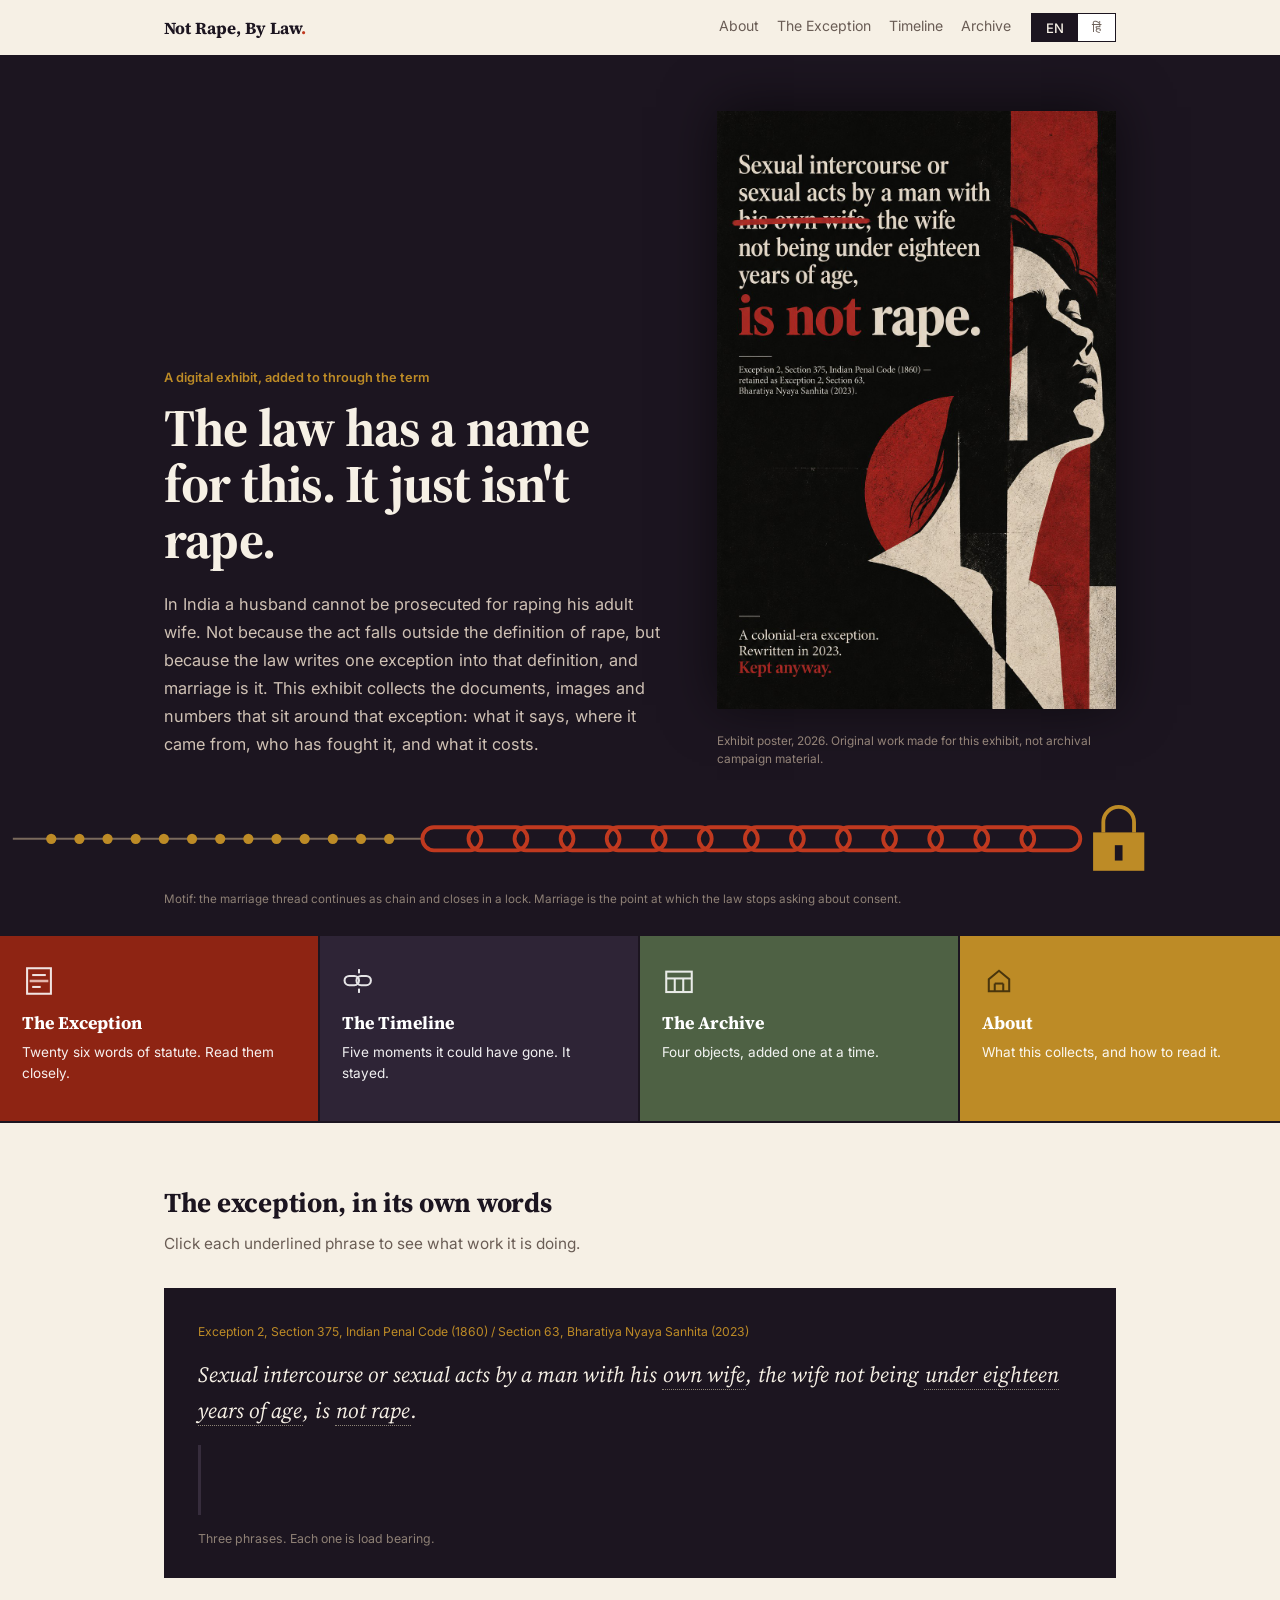
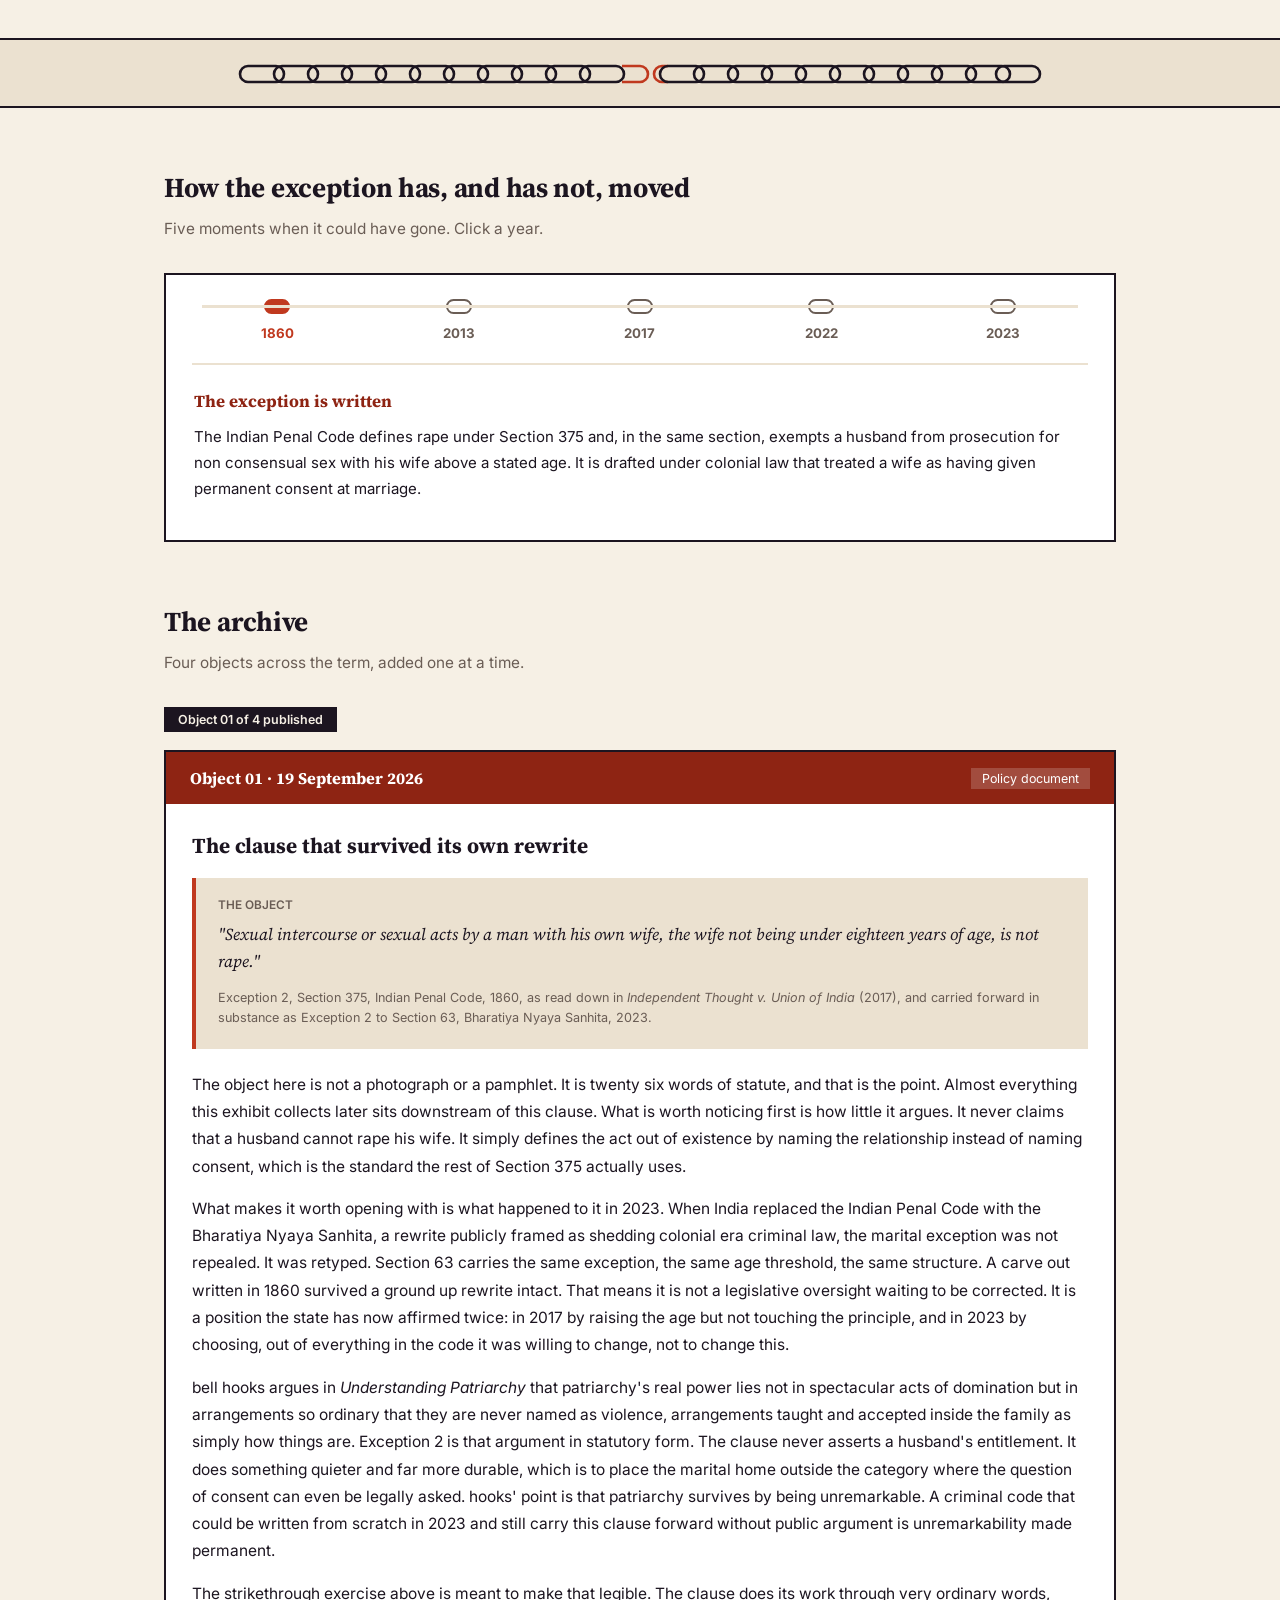
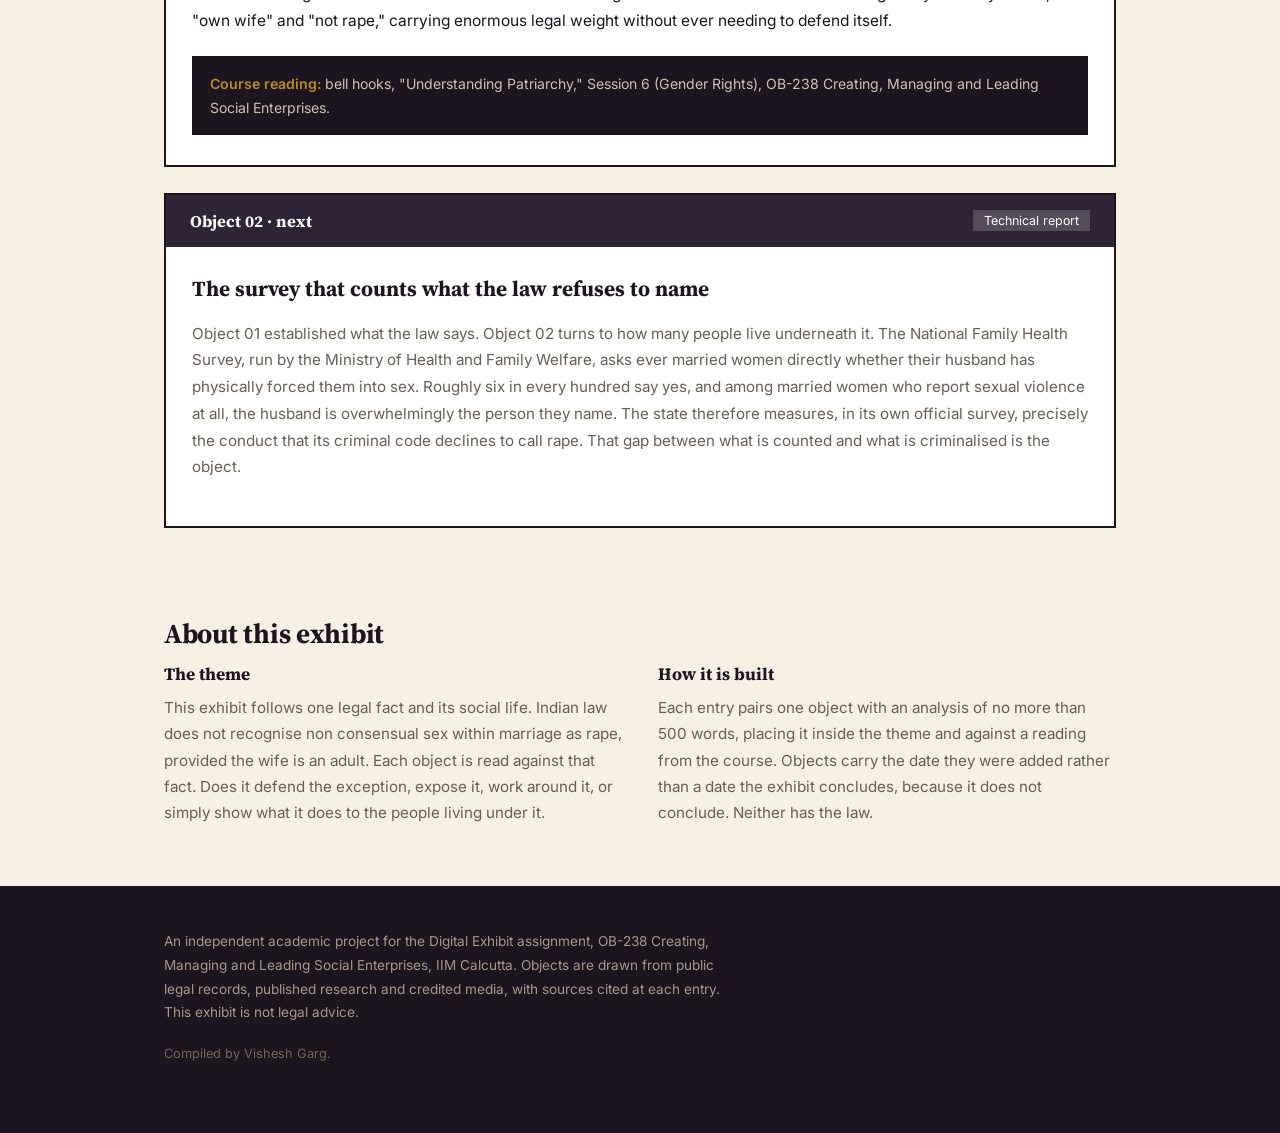
==== index.html @ ca7d7d8b "Add files via upload" ====
<!DOCTYPE html>
<html lang="en">
<head>
<meta charset="UTF-8">
<meta name="viewport" content="width=device-width, initial-scale=1, viewport-fit=cover">
<title>Not Rape, By Law. A Digital Exhibit</title>
<link rel="preconnect" href="https://fonts.googleapis.com">
<link rel="preconnect" href="https://fonts.gstatic.com" crossorigin>
<link href="https://fonts.googleapis.com/css2?family=Source+Serif+4:ital,opsz,wght@0,8..60,400;0,8..60,600;0,8..60,700;1,8..60,400&family=Inter:wght@400;500;600;700&family=Tiro+Devanagari+Hindi:ital@0;1&display=swap" rel="stylesheet">
<style>
  :root{
    --night:#1C1520;
    --ivory:#F6F0E5;
    --ivory2:#EBE1D0;
    --haldi:#BD8B26;
    --mehendi:#4E6144;
    --sindoor:#C0391F;
    --sindoor-dp:#8E2413;
    --ash:#6A5D55;
    --hair:#D7C9B4;
    --serif:'Source Serif 4',Georgia,serif;
    --sans:'Inter',-apple-system,'Segoe UI',sans-serif;
    --deva:'Tiro Devanagari Hindi','Noto Sans Devanagari',serif;
    box-sizing:border-box;
    padding-top:env(safe-area-inset-top,0px);
    padding-bottom:env(safe-area-inset-bottom,0px);
  }
  *{box-sizing:inherit}
  html{scroll-behavior:smooth;scroll-padding-top:calc(76px + env(safe-area-inset-top,0px))}
  body{margin:0;background:var(--ivory);color:var(--night);font-family:var(--sans)}
  ::selection{background:var(--sindoor);color:#fff}
  img,svg{max-width:100%;display:block}
  .wrap{max-width:1000px;margin:0 auto;padding:0 24px}

  [data-lang]{display:none}
  body.lang-en [data-lang="en"]{display:block}
  body.lang-hi [data-lang="hi"]{display:block}
  span[data-lang],em[data-lang]{display:none}
  body.lang-en span[data-lang="en"],body.lang-en em[data-lang="en"]{display:inline}
  body.lang-hi span[data-lang="hi"],body.lang-hi em[data-lang="hi"]{display:inline}
  body.lang-hi [data-lang="hi"]{font-family:var(--deva);line-height:1.8}

  header.nav{position:sticky;top:env(safe-area-inset-top,0px);z-index:60;background:rgba(246,240,229,.96);backdrop-filter:blur(8px);border-bottom:2px solid var(--night)}
  .nav-in{max-width:1000px;margin:0 auto;padding:13px 24px;display:flex;justify-content:space-between;align-items:center;gap:14px;flex-wrap:wrap}
  .brand{font-family:var(--serif);font-weight:700;font-size:1.06rem;text-decoration:none;color:var(--night)}
  .brand .dot{color:var(--sindoor)}
  .nav-right{display:flex;align-items:center;gap:20px;flex-wrap:wrap}
  .nav-links{display:flex;gap:18px;font-size:.88rem}
  .nav-links a{text-decoration:none;color:var(--ash);padding-bottom:2px;border-bottom:2px solid transparent;transition:.15s}
  .nav-links a:hover{color:var(--night);border-color:var(--sindoor)}
  .lang-toggle{display:flex;border:1.5px solid var(--night);overflow:hidden;background:#fff}
  .lang-toggle button{border:0;background:none;padding:5px 14px;font-size:.82rem;cursor:pointer;color:var(--ash);font-family:var(--sans);font-weight:500}
  .lang-toggle button.on{background:var(--night);color:var(--ivory)}
  .lang-toggle button:focus-visible{outline:2px solid var(--sindoor);outline-offset:2px}

  /* HERO */
  .hero{background:var(--night);color:var(--ivory);padding:54px 0 0;position:relative;overflow:hidden}
  .hero-grid{display:grid;grid-template-columns:1.12fr .88fr;gap:46px;align-items:end;position:relative}
  @media(max-width:780px){.hero-grid{grid-template-columns:1fr;gap:30px}}
  .kicker{font-size:.8rem;color:var(--haldi);font-weight:600;margin:0 0 15px}
  .hero h1{font-family:var(--serif);font-size:clamp(2rem,4.8vw,3.3rem);line-height:1.06;font-weight:700;margin:0 0 22px;letter-spacing:-.015em;max-width:16ch}
  body.lang-hi .hero h1{font-family:var(--deva);font-size:clamp(1.55rem,3.6vw,2.35rem);line-height:1.45}
  .hero .lede{font-size:1.02rem;line-height:1.72;color:#CFC1B4;max-width:52ch;margin:0 0 36px}
  .hero-poster img{width:100%;box-shadow:0 -4px 50px rgba(0,0,0,.55)}
  .poster-cap{font-size:.74rem;color:#948479;padding:11px 0 14px;line-height:1.55}

  /* CHAIN MOTIF BANDS */
  .chainband{background:var(--night);padding:0 0 10px;overflow:hidden}
  .chainband svg{width:100%;height:auto;display:block}
  .motif-cap{max-width:1000px;margin:0 auto;padding:6px 24px 16px;font-size:.73rem;color:#8E8075;line-height:1.55}
  .divider{background:var(--ivory2);border-top:2px solid var(--night);border-bottom:2px solid var(--night);padding:16px 0;margin:60px 0 0}
  .divider svg{width:100%;max-width:820px;margin:0 auto;height:auto}

  /* TILES */
  .tiles{display:grid;grid-template-columns:repeat(4,1fr);border-top:2px solid var(--night);border-bottom:2px solid var(--night)}
  @media(max-width:820px){.tiles{grid-template-columns:repeat(2,1fr)}}
  @media(max-width:460px){.tiles{grid-template-columns:1fr}}
  .tile{position:relative;padding:28px 22px 36px;text-decoration:none;color:#fff;display:block;transition:filter .2s;border-right:2px solid var(--night);overflow:hidden}
  .tile:last-child{border-right:0}
  @media(max-width:820px){.tile:nth-child(2n){border-right:0}.tile:nth-child(-n+2){border-bottom:2px solid var(--night)}}
  @media(max-width:460px){.tile{border-right:0;border-bottom:2px solid var(--night)}.tile:last-child{border-bottom:0}}
  .tile:hover{filter:brightness(1.13)}
  .tile:focus-visible{outline:3px solid var(--haldi);outline-offset:-3px}
  .t1{background:var(--sindoor-dp)} .t2{background:#2E2436} .t3{background:var(--mehendi)} .t4{background:var(--haldi)}
  .tile .ic{width:34px;height:34px;margin-bottom:14px;opacity:.88}
  .tile h3{font-family:var(--serif);font-size:1.12rem;font-weight:700;margin:0 0 8px;line-height:1.25}
  body.lang-hi .tile h3{font-family:var(--deva);font-size:1rem}
  .tile p{font-size:.85rem;line-height:1.55;margin:0;opacity:.93}

  /* SECTIONS */
  .sec{padding:60px 0 0}
  .sec-head h2{font-family:var(--serif);font-size:1.72rem;font-weight:700;margin:0 0 10px;letter-spacing:-.01em}
  body.lang-hi .sec-head h2{font-family:var(--deva);font-size:1.45rem}
  .sec-head .sub{color:var(--ash);max-width:60ch;line-height:1.65;margin:0 0 32px;font-size:.96rem}

  .two{display:grid;grid-template-columns:1fr 1fr;gap:36px}
  @media(max-width:680px){.two{grid-template-columns:1fr}}
  .two h3{font-family:var(--serif);font-size:1.08rem;font-weight:700;margin:0 0 9px}
  body.lang-hi .two h3{font-family:var(--deva)}
  .two p{color:var(--ash);line-height:1.72;font-size:.95rem;margin:0}

  /* STATUTE */
  .statute-box{background:var(--night);color:var(--ivory);padding:34px 32px 30px;position:relative;overflow:hidden;border:2px solid var(--night)}
  .si-label{font-size:.76rem;color:var(--haldi);margin:0 0 18px}
  .si-text{font-family:var(--serif);font-size:clamp(1.06rem,2.4vw,1.36rem);line-height:1.65;font-style:italic;margin:0}
  body.lang-hi .si-text{font-family:var(--deva);font-style:normal;line-height:1.9}
  .si-strike{cursor:pointer;border-bottom:1px dotted #8c8376;transition:color .25s;padding:0 1px}
  .si-strike:hover{color:#E7A38F}
  .si-strike.struck{color:#8c8376;text-decoration:line-through;text-decoration-color:var(--sindoor);text-decoration-thickness:3px}
  .si-note{margin:16px 0 0;font-size:.9rem;line-height:1.68;color:#D6C8BA;min-height:70px;border-left:3px solid var(--sindoor);padding-left:15px}
  .si-note:empty{border-left-color:#362C3C}
  body.lang-hi .si-note{font-family:var(--deva)}
  .si-hint{font-size:.77rem;color:#8E8075;margin:16px 0 0}

  /* TIMELINE */
  .lawbox{border:2px solid var(--night);background:#fff;padding:30px 26px 12px}
  .track{position:relative;height:3px;background:var(--ivory2);margin:0 10px}
  .pts{display:flex;justify-content:space-between;margin:0 0 22px}
  .pt{display:flex;flex-direction:column;align-items:center;width:19%;cursor:pointer;background:none;border:0;padding:0;font-family:var(--sans)}
  .pt .lnk{width:26px;height:15px;border:2.5px solid var(--ash);border-radius:8px;margin-top:-9px;margin-bottom:11px;transition:.18s;background:#fff}
  .pt:hover .lnk,.pt.on .lnk{border-color:var(--sindoor);background:var(--sindoor)}
  .pt .y{font-size:.83rem;font-weight:700;color:var(--ash);transition:.18s}
  .pt.on .y{color:var(--sindoor)}
  .pt:focus-visible{outline:2px solid var(--sindoor);outline-offset:3px}
  .lawdet{border-top:2px solid var(--ivory2);padding:22px 2px 26px;font-size:.94rem;line-height:1.72;min-height:132px}
  .lawdet strong{font-family:var(--serif);font-size:1.06rem;display:block;margin-bottom:8px;color:var(--sindoor-dp)}
  body.lang-hi .lawdet,body.lang-hi .lawdet strong{font-family:var(--deva)}
  @media(max-width:620px){.pts{flex-wrap:wrap;gap:18px 0}.pt{width:33%}.track{display:none}}

  /* ARCHIVE */
  .counter{display:inline-block;background:var(--night);color:var(--ivory);font-size:.78rem;font-weight:600;padding:5px 14px;margin-bottom:18px}
  .card{border:2px solid var(--night);background:#fff;margin-bottom:26px}
  .card-top{background:var(--sindoor-dp);color:#fff;padding:15px 24px;display:flex;justify-content:space-between;align-items:center;gap:12px;flex-wrap:wrap}
  .card-top.next{background:#2E2436}
  .card-no{font-family:var(--serif);font-size:1.02rem;font-weight:700}
  .card-kind{font-size:.78rem;background:rgba(255,255,255,.18);padding:3px 11px}
  .card-body{padding:28px 26px 30px}
  .card-body h3{font-family:var(--serif);font-size:1.34rem;font-weight:700;margin:0 0 18px;line-height:1.3}
  body.lang-hi .card-body h3{font-family:var(--deva);font-size:1.18rem}
  .obj{background:var(--ivory2);border-left:4px solid var(--sindoor);padding:20px 22px;margin-bottom:22px}
  .obj-label{font-size:.74rem;color:var(--ash);margin:0 0 10px;font-weight:600}
  .obj blockquote{margin:0;font-family:var(--serif);font-style:italic;font-size:1.04rem;line-height:1.6}
  body.lang-hi .obj blockquote{font-family:var(--deva);font-style:normal}
  .obj cite{display:block;font-style:normal;font-family:var(--sans);font-size:.79rem;color:var(--ash);margin-top:13px;line-height:1.6}
  .body p{line-height:1.76;font-size:.97rem;margin:0 0 15px}
  .body p:last-child{margin-bottom:0}
  .readtag{margin-top:22px;padding:16px 18px;background:var(--night);color:#CFC1B4;font-size:.88rem;line-height:1.65}
  .readtag strong{color:var(--haldi);font-weight:600}
  .nextnote{font-size:.95rem;line-height:1.76;color:var(--ash)}

  footer{background:var(--night);color:#A89789;padding:44px 0 56px;margin-top:60px}
  footer p{font-size:.85rem;line-height:1.75;max-width:64ch;margin:0 0 12px}
  footer .cr{font-size:.8rem;color:#746758;margin-top:18px}
  body.lang-hi footer p{font-family:var(--deva)}
</style>
</head>
<body class="lang-en">

<header class="nav">
  <div class="nav-in">
    <a class="brand" href="#top">Not Rape, By Law<span class="dot">.</span></a>
    <div class="nav-right">
      <nav class="nav-links">
        <a href="#about"><span data-lang="en">About</span><span data-lang="hi">परिचय</span></a>
        <a href="#statute"><span data-lang="en">The Exception</span><span data-lang="hi">अपवाद</span></a>
        <a href="#timeline"><span data-lang="en">Timeline</span><span data-lang="hi">कालक्रम</span></a>
        <a href="#archive"><span data-lang="en">Archive</span><span data-lang="hi">संग्रह</span></a>
      </nav>
      <div class="lang-toggle" role="group" aria-label="Language">
        <button id="btn-en" class="on" onclick="setLang('en')">EN</button>
        <button id="btn-hi" onclick="setLang('hi')">हिं</button>
      </div>
    </div>
  </div>
</header>

<main id="top">

<section class="hero">
  <div class="wrap">
    <div class="hero-grid">
      <div>
        <p class="kicker">
          <span data-lang="en">A digital exhibit, added to through the term</span>
          <span data-lang="hi">एक डिजिटल प्रदर्शनी, जो पूरे सत्र में बढ़ती रहेगी</span>
        </p>
        <h1 data-lang="en">The law has a name for this. It just isn't rape.</h1>
        <h1 data-lang="hi">कानून के पास इसका एक नाम है। बस वह नाम बलात्कार नहीं है।</h1>
        <p class="lede" data-lang="en">
          In India a husband cannot be prosecuted for raping his adult wife. Not because
          the act falls outside the definition of rape, but because the law writes one
          exception into that definition, and marriage is it. This exhibit collects the
          documents, images and numbers that sit around that exception: what it says,
          where it came from, who has fought it, and what it costs.
        </p>
        <p class="lede" data-lang="hi">
          भारत में किसी पति पर अपनी वयस्क पत्नी के बलात्कार का मुकदमा नहीं चलाया जा सकता। इसलिए
          नहीं कि वह कृत्य बलात्कार की परिभाषा से बाहर है, बल्कि इसलिए कि कानून उस परिभाषा में एक
          अपवाद लिख देता है, और वह अपवाद है विवाह। यह प्रदर्शनी उन दस्तावेज़ों, तस्वीरों और आँकड़ों
          को एकत्र करती है जो इस अपवाद के इर्द-गिर्द खड़े हैं: यह क्या कहता है, कहाँ से आया, किसने
          इससे लड़ाई लड़ी, और इसकी कीमत कौन चुकाता है।
        </p>
      </div>
      <div class="hero-poster">
        <img src="poster.jpg" alt="Poster showing the text of Exception 2 to Section 375, with the phrase 'his own wife' struck through and the words 'is not rape' set large.">
        <p class="poster-cap">
          <span data-lang="en">Exhibit poster, 2026. Original work made for this exhibit, not archival campaign material.</span>
          <span data-lang="hi">प्रदर्शनी पोस्टर, 2026। इस प्रदर्शनी के लिए बनाई गई मौलिक कृति, कोई पुरालेखीय अभियान सामग्री नहीं।</span>
        </p>
      </div>
    </div>
  </div>
</section>

<!-- MANGALSUTRA TO CHAIN MOTIF -->
<div class="chainband">
  <svg viewBox="0 0 1000 70" role="img" aria-label="A mangalsutra thread whose beads turn into chain links and end in a closed padlock.">
    <line x1="10" y1="35" x2="330" y2="35" stroke="#7A6A5C" stroke-width="1.5"/>
    <g fill="#BD8B26">
      <circle cx="40" cy="35" r="4"/><circle cx="62" cy="35" r="4"/><circle cx="84" cy="35" r="4"/>
      <circle cx="106" cy="35" r="4"/><circle cx="128" cy="35" r="4"/><circle cx="150" cy="35" r="4"/>
      <circle cx="172" cy="35" r="4"/><circle cx="194" cy="35" r="4"/><circle cx="216" cy="35" r="4"/>
      <circle cx="238" cy="35" r="4"/><circle cx="260" cy="35" r="4"/><circle cx="282" cy="35" r="4"/>
      <circle cx="304" cy="35" r="4"/>
    </g>
    <g fill="none" stroke="#C0391F" stroke-width="3">
      <rect x="330" y="26" width="46" height="18" rx="9"/>
      <rect x="366" y="26" width="46" height="18" rx="9"/>
      <rect x="402" y="26" width="46" height="18" rx="9"/>
      <rect x="438" y="26" width="46" height="18" rx="9"/>
      <rect x="474" y="26" width="46" height="18" rx="9"/>
      <rect x="510" y="26" width="46" height="18" rx="9"/>
      <rect x="546" y="26" width="46" height="18" rx="9"/>
      <rect x="582" y="26" width="46" height="18" rx="9"/>
      <rect x="618" y="26" width="46" height="18" rx="9"/>
      <rect x="654" y="26" width="46" height="18" rx="9"/>
      <rect x="690" y="26" width="46" height="18" rx="9"/>
      <rect x="726" y="26" width="46" height="18" rx="9"/>
      <rect x="762" y="26" width="46" height="18" rx="9"/>
      <rect x="798" y="26" width="46" height="18" rx="9"/>
    </g>
    <g stroke="#BD8B26" stroke-width="3" fill="none">
      <path d="M862 30 v-8 a12 12 0 0 1 24 0 v8"/>
    </g>
    <rect x="854" y="30" width="40" height="30" fill="#BD8B26"/>
    <rect x="871" y="40" width="6" height="12" fill="#1C1520"/>
  </svg>
  <p class="motif-cap">
    <span data-lang="en">Motif: the marriage thread continues as chain and closes in a lock. Marriage is the point at which the law stops asking about consent.</span>
    <span data-lang="hi">प्रतीक: विवाह का धागा आगे चलकर ज़ंजीर बनता है और एक ताले पर जाकर बंद हो जाता है। विवाह ही वह बिंदु है जहाँ कानून सहमति पूछना बंद कर देता है।</span>
  </p>
</div>

<nav class="tiles" aria-label="Sections">
  <a class="tile t1" href="#statute">
    <svg class="ic" viewBox="0 0 40 40" fill="none" stroke="#fff" stroke-width="2.4" aria-hidden="true">
      <rect x="6" y="5" width="28" height="30"/><line x1="12" y1="13" x2="28" y2="13"/>
      <line x1="12" y1="20" x2="28" y2="20"/><line x1="12" y1="27" x2="22" y2="27"/>
      <line x1="9" y1="20" x2="31" y2="20" stroke="#F0C9C0" stroke-width="3"/>
    </svg>
    <h3 data-lang="en">The Exception</h3>
    <h3 data-lang="hi">अपवाद</h3>
    <p data-lang="en">Twenty six words of statute. Read them closely.</p>
    <p data-lang="hi">कानून के छब्बीस शब्द। इन्हें ध्यान से पढ़िए।</p>
  </a>
  <a class="tile t2" href="#timeline">
    <svg class="ic" viewBox="0 0 40 40" fill="none" stroke="#fff" stroke-width="2.4" aria-hidden="true">
      <rect x="3" y="14" width="17" height="11" rx="5.5"/>
      <rect x="17" y="14" width="17" height="11" rx="5.5"/>
      <line x1="20" y1="6" x2="20" y2="11"/><line x1="20" y1="29" x2="20" y2="34"/>
    </svg>
    <h3 data-lang="en">The Timeline</h3>
    <h3 data-lang="hi">कालक्रम</h3>
    <p data-lang="en">Five moments it could have gone. It stayed.</p>
    <p data-lang="hi">पाँच मौके जब यह हट सकता था। यह टिका रहा।</p>
  </a>
  <a class="tile t3" href="#archive">
    <svg class="ic" viewBox="0 0 40 40" fill="none" stroke="#fff" stroke-width="2.4" aria-hidden="true">
      <rect x="5" y="9" width="30" height="24"/><line x1="5" y1="17" x2="35" y2="17"/>
      <line x1="15" y1="17" x2="15" y2="33"/><line x1="25" y1="17" x2="25" y2="33"/>
    </svg>
    <h3 data-lang="en">The Archive</h3>
    <h3 data-lang="hi">संग्रह</h3>
    <p data-lang="en">Four objects, added one at a time.</p>
    <p data-lang="hi">चार वस्तुएँ, एक-एक करके जोड़ी गईं।</p>
  </a>
  <a class="tile t4" href="#about">
    <svg class="ic" viewBox="0 0 40 40" fill="none" stroke="#3A2A0A" stroke-width="2.4" aria-hidden="true">
      <path d="M8 32 V18 L20 8 L32 18 V32 Z"/><line x1="15" y1="32" x2="15" y2="23"/>
      <line x1="25" y1="32" x2="25" y2="23"/><line x1="15" y1="23" x2="25" y2="23"/>
    </svg>
    <h3 data-lang="en">About</h3>
    <h3 data-lang="hi">परिचय</h3>
    <p data-lang="en">What this collects, and how to read it.</p>
    <p data-lang="hi">यह क्या एकत्र करती है, और इसे कैसे पढ़ें।</p>
  </a>
</nav>

<section class="sec" id="statute">
  <div class="wrap">
    <div class="sec-head">
      <h2 data-lang="en">The exception, in its own words</h2>
      <h2 data-lang="hi">अपवाद, उसके अपने शब्दों में</h2>
      <p class="sub" data-lang="en">Click each underlined phrase to see what work it is doing.</p>
      <p class="sub" data-lang="hi">यह देखने के लिए कि हर वाक्यांश क्या काम कर रहा है, उस पर क्लिक कीजिए।</p>
    </div>
    <div class="statute-box">
      <p class="si-label">Exception 2, Section 375, Indian Penal Code (1860) / Section 63, Bharatiya Nyaya Sanhita (2023)</p>
      <p class="si-text" data-lang="en">
        Sexual intercourse or sexual acts by a man with his
        <span class="si-strike" data-k="wife">own wife</span>, the wife not being
        <span class="si-strike" data-k="age">under eighteen years of age</span>, is
        <span class="si-strike" data-k="not">not rape</span>.
      </p>
      <p class="si-text" data-lang="hi">
        किसी पुरुष द्वारा
        <span class="si-strike" data-k="wife">अपनी ही पत्नी</span> के साथ संभोग या यौन कृत्य, जबकि पत्नी
        <span class="si-strike" data-k="age">अठारह वर्ष से कम आयु की न हो</span>,
        <span class="si-strike" data-k="not">बलात्कार नहीं है</span>।
      </p>
      <p class="si-note" id="siNote"></p>
      <p class="si-hint">
        <span data-lang="en">Three phrases. Each one is load bearing.</span>
        <span data-lang="hi">तीन वाक्यांश। हर एक अपने आप में निर्णायक है।</span>
      </p>
    </div>
  </div>
</section>

<div class="divider">
  <svg viewBox="0 0 820 34" role="img" aria-label="A row of chain links with one link broken open in the middle.">
    <g fill="none" stroke="#1C1520" stroke-width="2.6">
      <rect x="10" y="10" width="44" height="16" rx="8"/>
      <rect x="44" y="10" width="44" height="16" rx="8"/>
      <rect x="78" y="10" width="44" height="16" rx="8"/>
      <rect x="112" y="10" width="44" height="16" rx="8"/>
      <rect x="146" y="10" width="44" height="16" rx="8"/>
      <rect x="180" y="10" width="44" height="16" rx="8"/>
      <rect x="214" y="10" width="44" height="16" rx="8"/>
      <rect x="248" y="10" width="44" height="16" rx="8"/>
      <rect x="282" y="10" width="44" height="16" rx="8"/>
      <rect x="316" y="10" width="44" height="16" rx="8"/>
      <rect x="350" y="10" width="44" height="16" rx="8"/>
    </g>
    <g fill="none" stroke="#C0391F" stroke-width="2.6">
      <path d="M392 10 h18 a8 8 0 0 1 8 8 a8 8 0 0 1 -8 8 h-18"/>
      <path d="M438 26 h-6 a8 8 0 0 1 -8 -8 a8 8 0 0 1 8 -8 h6"/>
    </g>
    <g fill="none" stroke="#1C1520" stroke-width="2.6">
      <rect x="430" y="10" width="44" height="16" rx="8"/>
      <rect x="464" y="10" width="44" height="16" rx="8"/>
      <rect x="498" y="10" width="44" height="16" rx="8"/>
      <rect x="532" y="10" width="44" height="16" rx="8"/>
      <rect x="566" y="10" width="44" height="16" rx="8"/>
      <rect x="600" y="10" width="44" height="16" rx="8"/>
      <rect x="634" y="10" width="44" height="16" rx="8"/>
      <rect x="668" y="10" width="44" height="16" rx="8"/>
      <rect x="702" y="10" width="44" height="16" rx="8"/>
      <rect x="736" y="10" width="44" height="16" rx="8"/>
      <rect x="766" y="10" width="44" height="16" rx="8"/>
    </g>
  </svg>
</div>

<section class="sec" id="timeline">
  <div class="wrap">
    <div class="sec-head">
      <h2 data-lang="en">How the exception has, and has not, moved</h2>
      <h2 data-lang="hi">यह अपवाद कितना बदला, और कितना नहीं</h2>
      <p class="sub" data-lang="en">Five moments when it could have gone. Click a year.</p>
      <p class="sub" data-lang="hi">पाँच मौके जब यह हट सकता था। किसी वर्ष पर क्लिक कीजिए।</p>
    </div>
    <div class="lawbox">
      <div class="track"></div>
      <div class="pts" id="pts">
        <button class="pt on" data-i="0"><span class="lnk"></span><span class="y">1860</span></button>
        <button class="pt" data-i="1"><span class="lnk"></span><span class="y">2013</span></button>
        <button class="pt" data-i="2"><span class="lnk"></span><span class="y">2017</span></button>
        <button class="pt" data-i="3"><span class="lnk"></span><span class="y">2022</span></button>
        <button class="pt" data-i="4"><span class="lnk"></span><span class="y">2023</span></button>
      </div>
      <div class="lawdet" id="lawdet"></div>
    </div>
  </div>
</section>

<section class="sec" id="archive">
  <div class="wrap">
    <div class="sec-head">
      <h2 data-lang="en">The archive</h2>
      <h2 data-lang="hi">संग्रह</h2>
      <p class="sub" data-lang="en">Four objects across the term, added one at a time.</p>
      <p class="sub" data-lang="hi">इस सत्र में चार वस्तुएँ, एक-एक करके जोड़ी जाएँगी।</p>
    </div>

    <span class="counter">
      <span data-lang="en">Object 01 of 4 published</span>
      <span data-lang="hi">4 में से वस्तु 01 प्रकाशित</span>
    </span>

    <div class="card">
      <div class="card-top">
        <span class="card-no">
          <span data-lang="en">Object 01 · 19 September 2026</span>
          <span data-lang="hi">वस्तु 01 · 19 सितम्बर 2026</span>
        </span>
        <span class="card-kind">
          <span data-lang="en">Policy document</span><span data-lang="hi">नीति दस्तावेज़</span>
        </span>
      </div>
      <div class="card-body">
        <h3 data-lang="en">The clause that survived its own rewrite</h3>
        <h3 data-lang="hi">वह धारा जो अपने ही पुनर्लेखन से बच निकली</h3>

        <div class="obj">
          <p class="obj-label"><span data-lang="en">THE OBJECT</span><span data-lang="hi">वस्तु</span></p>
          <blockquote data-lang="en">
            "Sexual intercourse or sexual acts by a man with his own wife, the wife not
            being under eighteen years of age, is not rape."
          </blockquote>
          <blockquote data-lang="hi">
            "किसी पुरुष द्वारा अपनी ही पत्नी के साथ संभोग या यौन कृत्य, जबकि पत्नी अठारह वर्ष से कम
            आयु की न हो, बलात्कार नहीं है।"
          </blockquote>
          <cite>
            Exception 2, Section 375, Indian Penal Code, 1860, as read down in
            <em>Independent Thought v. Union of India</em> (2017), and carried forward in
            substance as Exception 2 to Section 63, Bharatiya Nyaya Sanhita, 2023.
          </cite>
        </div>

        <div class="body" data-lang="en">
          <p>
            The object here is not a photograph or a pamphlet. It is twenty six words of
            statute, and that is the point. Almost everything this exhibit collects later
            sits downstream of this clause. What is worth noticing first is how little it
            argues. It never claims that a husband cannot rape his wife. It simply defines
            the act out of existence by naming the relationship instead of naming consent,
            which is the standard the rest of Section 375 actually uses.
          </p>
          <p>
            What makes it worth opening with is what happened to it in 2023. When India
            replaced the Indian Penal Code with the Bharatiya Nyaya Sanhita, a rewrite
            publicly framed as shedding colonial era criminal law, the marital exception
            was not repealed. It was retyped. Section 63 carries the same exception, the
            same age threshold, the same structure. A carve out written in 1860 survived a
            ground up rewrite intact. That means it is not a legislative oversight waiting
            to be corrected. It is a position the state has now affirmed twice: in 2017 by
            raising the age but not touching the principle, and in 2023 by choosing, out
            of everything in the code it was willing to change, not to change this.
          </p>
          <p>
            bell hooks argues in <em>Understanding Patriarchy</em> that patriarchy's real
            power lies not in spectacular acts of domination but in arrangements so
            ordinary that they are never named as violence, arrangements taught and
            accepted inside the family as simply how things are. Exception 2 is that
            argument in statutory form. The clause never asserts a husband's entitlement.
            It does something quieter and far more durable, which is to place the marital
            home outside the category where the question of consent can even be legally
            asked. hooks' point is that patriarchy survives by being unremarkable. A
            criminal code that could be written from scratch in 2023 and still carry this
            clause forward without public argument is unremarkability made permanent.
          </p>
          <p>
            The strikethrough exercise above is meant to make that legible. The clause does
            its work through very ordinary words, "own wife" and "not rape," carrying
            enormous legal weight without ever needing to defend itself.
          </p>
        </div>

        <div class="body" data-lang="hi">
          <p>
            यहाँ प्रस्तुत वस्तु कोई तस्वीर या पर्चा नहीं है। यह कानून के छब्बीस शब्द हैं, और यही
            इसकी अहमियत है। इस प्रदर्शनी में आगे जो कुछ आएगा, लगभग वह सब इसी धारा से निकलता है।
            सबसे पहले ध्यान देने की बात यह है कि यह धारा कितना कम तर्क देती है। यह कभी यह दावा नहीं
            करती कि पति अपनी पत्नी का बलात्कार कर ही नहीं सकता। यह बस सहमति का नाम लेने के बजाय
            रिश्ते का नाम लेकर उस कृत्य को परिभाषा से बाहर कर देती है, जबकि सहमति ही वह कसौटी है जो
            धारा 375 बाकी हर जगह इस्तेमाल करती है।
          </p>
          <p>
            इसे पहली वस्तु बनाने की वजह 2023 में घटी बात है। जब भारत ने भारतीय दंड संहिता की जगह
            भारतीय न्याय संहिता लाई, एक ऐसा पुनर्लेखन जिसे सार्वजनिक रूप से औपनिवेशिक आपराधिक कानून
            से मुक्ति के रूप में पेश किया गया, तब वैवाहिक अपवाद हटाया नहीं गया। उसे दोबारा टाइप कर
            दिया गया। धारा 63 वही अपवाद, वही आयु-सीमा, वही ढाँचा दोहराती है। 1860 में लिखा गया एक
            अपवाद पूरी तरह नए सिरे से लिखे गए कानून में ज्यों का त्यों बच गया। इसका अर्थ है कि यह
            कोई विधायी चूक नहीं है जो सुधार की प्रतीक्षा में हो। यह एक ऐसा रुख है जिसकी पुष्टि राज्य
            अब दो बार कर चुका है: 2017 में आयु बढ़ाकर, पर सिद्धांत को छुए बिना, और 2023 में, पूरे
            कानून में इतना कुछ बदलने को तैयार होते हुए भी इसे न बदलने का चुनाव करके।
          </p>
          <p>
            बेल हुक्स <em>अंडरस्टैंडिंग पैट्रिआर्की</em> में तर्क देती हैं कि पितृसत्ता की असली ताकत
            वर्चस्व के नाटकीय कृत्यों में नहीं, बल्कि उन व्यवस्थाओं में है जो इतनी सामान्य हैं कि
            उन्हें कभी हिंसा कहा ही नहीं जाता, जो परिवार के भीतर सिखाई और स्वीकारी जाती हैं, मानो
            चीज़ें ऐसी ही होती हैं। अपवाद 2 उसी तर्क का कानूनी रूप है। यह धारा पति के अधिकार का दावा
            कभी नहीं करती। यह उससे कहीं शांत और कहीं टिकाऊ काम करती है, वैवाहिक घर को उस श्रेणी से
            ही बाहर रख देती है जहाँ सहमति का सवाल कानूनी रूप से पूछा जा सके। हुक्स का मत है कि
            पितृसत्ता सामान्य दिखकर ही टिकती है। जो आपराधिक कानून 2023 में नए सिरे से लिखा जा सके और
            फिर भी इस धारा को बिना किसी सार्वजनिक बहस के आगे ले जाए, वह उसी सामान्यता को स्थायी बना
            देता है।
          </p>
          <p>
            ऊपर दिया गया स्ट्राइकथ्रू अभ्यास इसी को दिखाने के लिए है। यह धारा बेहद साधारण शब्दों,
            "अपनी ही पत्नी" और "बलात्कार नहीं", के ज़रिए इतना भारी कानूनी बोझ ढोती है, और उसके लिए
            कभी अपना बचाव करने की ज़रूरत भी महसूस नहीं करती।
          </p>
        </div>

        <div class="readtag">
          <strong><span data-lang="en">Course reading:</span><span data-lang="hi">पाठ्यक्रम पठन:</span></strong>
          <span data-lang="en">
            bell hooks, "Understanding Patriarchy," Session 6 (Gender Rights), OB-238
            Creating, Managing and Leading Social Enterprises.
          </span>
          <span data-lang="hi">
            बेल हुक्स, "अंडरस्टैंडिंग पैट्रिआर्की", सत्र 6 (जेंडर राइट्स), OB-238।
          </span>
        </div>
      </div>
    </div>

    <div class="card">
      <div class="card-top next">
        <span class="card-no">
          <span data-lang="en">Object 02 · next</span>
          <span data-lang="hi">वस्तु 02 · अगली</span>
        </span>
        <span class="card-kind">
          <span data-lang="en">Technical report</span><span data-lang="hi">तकनीकी रिपोर्ट</span>
        </span>
      </div>
      <div class="card-body">
        <h3 data-lang="en">The survey that counts what the law refuses to name</h3>
        <h3 data-lang="hi">वह सर्वेक्षण जो उसे गिनता है जिसे कानून नाम देने से इनकार करता है</h3>
        <p class="nextnote" data-lang="en">
          Object 01 established what the law says. Object 02 turns to how many people live
          underneath it. The National Family Health Survey, run by the Ministry of Health
          and Family Welfare, asks ever married women directly whether their husband has
          physically forced them into sex. Roughly six in every hundred say yes, and among
          married women who report sexual violence at all, the husband is overwhelmingly
          the person they name. The state therefore measures, in its own official survey,
          precisely the conduct that its criminal code declines to call rape. That gap
          between what is counted and what is criminalised is the object.
        </p>
        <p class="nextnote" data-lang="hi">
          वस्तु 01 ने बताया कि कानून क्या कहता है। वस्तु 02 यह देखेगी कि उसके नीचे कितने लोग जीते
          हैं। स्वास्थ्य एवं परिवार कल्याण मंत्रालय द्वारा संचालित राष्ट्रीय परिवार स्वास्थ्य
          सर्वेक्षण विवाहित महिलाओं से सीधे पूछता है कि क्या उनके पति ने उन्हें शारीरिक रूप से
          बाध्य किया। हर सौ में से लगभग छह महिलाएँ हाँ कहती हैं, और जो महिलाएँ यौन हिंसा की बात
          कहती हैं उनमें अधिकांश पति का ही नाम लेती हैं। यानी राज्य अपने ही आधिकारिक सर्वेक्षण में
          ठीक उसी आचरण को मापता है जिसे उसकी दंड संहिता बलात्कार कहने से इनकार करती है। गिने जाने
          और अपराध माने जाने के बीच की यही खाई अगली वस्तु है।
        </p>
      </div>
    </div>
  </div>
</section>

<section class="sec" id="about">
  <div class="wrap">
    <div class="sec-head">
      <h2 data-lang="en">About this exhibit</h2>
      <h2 data-lang="hi">इस प्रदर्शनी के बारे में</h2>
    </div>
    <div class="two">
      <div>
        <h3 data-lang="en">The theme</h3>
        <h3 data-lang="hi">विषय</h3>
        <p data-lang="en">
          This exhibit follows one legal fact and its social life. Indian law does not
          recognise non consensual sex within marriage as rape, provided the wife is an
          adult. Each object is read against that fact. Does it defend the exception,
          expose it, work around it, or simply show what it does to the people living
          under it.
        </p>
        <p data-lang="hi">
          यह प्रदर्शनी एक कानूनी तथ्य और उसके सामाजिक जीवन का पीछा करती है। भारतीय कानून विवाह के
          भीतर बिना सहमति के यौन संबंध को बलात्कार नहीं मानता, बशर्ते पत्नी वयस्क हो। हर वस्तु उसी
          तथ्य के सामने रखकर पढ़ी जाती है। क्या वह इस अपवाद का बचाव करती है, उसे उजागर करती है,
          उसके इर्द-गिर्द रास्ता बनाती है, या बस यह दिखाती है कि इसके नीचे जीने वालों पर इसका क्या
          असर पड़ता है।
        </p>
      </div>
      <div>
        <h3 data-lang="en">How it is built</h3>
        <h3 data-lang="hi">यह कैसे बनी है</h3>
        <p data-lang="en">
          Each entry pairs one object with an analysis of no more than 500 words, placing
          it inside the theme and against a reading from the course. Objects carry the
          date they were added rather than a date the exhibit concludes, because it does
          not conclude. Neither has the law.
        </p>
        <p data-lang="hi">
          हर प्रविष्टि एक वस्तु को अधिकतम 500 शब्दों के विश्लेषण के साथ जोड़ती है, जो उसे विषय के
          भीतर और पाठ्यक्रम की किसी पठन-सामग्री के सामने रखती है। वस्तुओं पर वह तारीख है जब वे जोड़ी
          गईं, कोई समापन तिथि नहीं, क्योंकि यह समाप्त नहीं होती। न ही कानून।
        </p>
      </div>
    </div>
  </div>
</section>

</main>

<footer>
  <div class="wrap">
    <p data-lang="en">
      An independent academic project for the Digital Exhibit assignment, OB-238 Creating,
      Managing and Leading Social Enterprises, IIM Calcutta. Objects are drawn from public
      legal records, published research and credited media, with sources cited at each
      entry. This exhibit is not legal advice.
    </p>
    <p data-lang="hi">
      यह OB-238 क्रिएटिंग, मैनेजिंग एंड लीडिंग सोशल एंटरप्राइजेज़, आईआईएम कलकत्ता के डिजिटल
      एग्ज़िबिट असाइनमेंट के लिए एक स्वतंत्र शैक्षणिक परियोजना है। वस्तुएँ सार्वजनिक कानूनी
      अभिलेखों, प्रकाशित शोध और श्रेय-सहित मीडिया से ली गई हैं, और स्रोत हर प्रविष्टि में दिए गए
      हैं। यह कानूनी सलाह नहीं है।
    </p>
    <p class="cr">Compiled by Vishesh Garg.</p>
  </div>
</footer>

<script>
  var notes={
    wife:{en:"This phrase does the entire exception's work. It does not say consenting adult, or partner. It says wife. The exemption is triggered by a marriage, not by consent, which is the standard the rest of Section 375 uses.",
      hi:"यही वाक्यांश पूरे अपवाद का काम करता है। इसमें सहमति देने वाला वयस्क या साथी नहीं लिखा। लिखा है पत्नी। यह छूट विवाह से सक्रिय होती है, सहमति से नहीं, जबकि धारा 375 बाकी हर जगह सहमति की ही कसौटी लगाती है।"},
    age:{en:"Independent Thought v. Union of India (2017) forced this number up from fifteen to eighteen, so the exception would line up with the law on child sexual offences. The Court read down the age. It left the exception itself standing. An adult wife still has no recourse.",
      hi:"इंडिपेंडेंट थॉट बनाम भारत संघ (2017) ने इस संख्या को पंद्रह से बढ़ाकर अठारह कराया, ताकि यह अपवाद बाल यौन अपराध कानून के अनुरूप हो। अदालत ने आयु घटाकर पढ़ी। अपवाद को यथावत छोड़ दिया। वयस्क पत्नी के पास आज भी कोई रास्ता नहीं है।"},
    not:{en:"This is the whole legal outcome. An act that would be rape under every other clause of the same section becomes, through these two words, not rape. A private matter, at most grounds for cruelty or divorce, never a criminal charge.",
      hi:"यही पूरा कानूनी परिणाम है। जो कृत्य इसी धारा के हर दूसरे खंड के तहत बलात्कार होता, वह इन दो शब्दों से बलात्कार नहीं रह जाता। एक निजी मामला, अधिक से अधिक क्रूरता या तलाक का आधार, कभी आपराधिक आरोप नहीं।"}
  };
  var curKey=null;
  document.querySelectorAll('.si-strike').forEach(function(el){
    el.addEventListener('click',function(){
      var k=el.dataset.k,isOn=el.classList.contains('struck');
      document.querySelectorAll('.si-strike').forEach(function(x){
        if(x.dataset.k===k) x.classList.toggle('struck',!isOn);
      });
      if(!isOn){curKey=k;paintNote();}else{curKey=null;document.getElementById('siNote').textContent='';}
    });
  });
  function paintNote(){
    if(!curKey)return;
    document.getElementById('siNote').textContent=notes[curKey][document.body.classList.contains('lang-hi')?'hi':'en'];
  }

  var lawData=[
   {t:{en:'The exception is written',hi:'अपवाद लिखा जाता है'},
    b:{en:'The Indian Penal Code defines rape under Section 375 and, in the same section, exempts a husband from prosecution for non consensual sex with his wife above a stated age. It is drafted under colonial law that treated a wife as having given permanent consent at marriage.',
       hi:'भारतीय दंड संहिता धारा 375 के तहत बलात्कार को परिभाषित करती है और उसी धारा में पति को एक निश्चित आयु से ऊपर की पत्नी के साथ बिना सहमति के संबंध पर मुकदमे से छूट दे देती है। यह उस औपनिवेशिक कानून के तहत लिखा गया जो मानता था कि विवाह के साथ ही पत्नी ने स्थायी सहमति दे दी है।'}},
   {t:{en:'Verma Committee recommends repeal, Parliament declines',hi:'वर्मा समिति ने हटाने की सिफ़ारिश की, संसद ने नहीं माना'},
    b:{en:'After the 2012 Delhi gang rape case, the Justice J.S. Verma Committee recommended removing the marital rape exception. The Criminal Law (Amendment) Act of 2013 widened the definition of rape in several ways and left Exception 2 untouched. The recommendation was in hand. It was not acted on.',
       hi:'2012 के दिल्ली सामूहिक बलात्कार मामले के बाद न्यायमूर्ति जे.एस. वर्मा समिति ने वैवाहिक बलात्कार अपवाद हटाने की सिफ़ारिश की। आपराधिक कानून (संशोधन) अधिनियम, 2013 ने बलात्कार की परिभाषा कई तरह से चौड़ी की और अपवाद 2 को अछूता छोड़ दिया। सिफ़ारिश सामने थी। उस पर अमल नहीं हुआ।'}},
   {t:{en:'Independent Thought v. Union of India',hi:'इंडिपेंडेंट थॉट बनाम भारत संघ'},
    b:{en:'The Supreme Court holds that the exception cannot apply where the wife is under 18, aligning it with the age of consent under the child sexual offences law. This closes a gap for minors. The Court expressly declines to rule on the exception as it applies to adult wives, and the core exemption stands.',
       hi:'सर्वोच्च न्यायालय ने कहा कि यह अपवाद तब लागू नहीं होगा जब पत्नी 18 वर्ष से कम की हो, ताकि यह बाल यौन अपराध कानून के तहत सहमति की आयु के अनुरूप हो। इससे नाबालिगों के लिए एक खाई भरी। अदालत ने वयस्क पत्नियों के संदर्भ में इस अपवाद पर निर्णय देने से स्पष्ट इनकार किया, और मूल छूट कायम रही।'}},
   {t:{en:'Delhi High Court splits down the middle',hi:'दिल्ली उच्च न्यायालय का खंडित फ़ैसला'},
    b:{en:'On 11 May 2022, in RIT Foundation v. Union of India, Justices Rajiv Shakdher and C. Hari Shankar deliver a split verdict. Justice Shakdher strikes the exception down as violating Article 14. Justice Hari Shankar upholds it, holding that it rests on an intelligible differentia. A split verdict binds no one, so the exception survives by procedural default rather than on the merits, and the matter moves to the Supreme Court.',
       hi:'11 मई 2022 को, आरआईटी फाउंडेशन बनाम भारत संघ में, न्यायमूर्ति राजीव शकधर और न्यायमूर्ति सी. हरि शंकर ने खंडित फ़ैसला दिया। न्यायमूर्ति शकधर ने अनुच्छेद 14 के उल्लंघन के आधार पर अपवाद को रद्द किया। न्यायमूर्ति हरि शंकर ने इसे यह कहते हुए बरकरार रखा कि यह एक बोधगम्य भेद पर टिका है। खंडित फ़ैसला किसी पर बाध्यकारी नहीं होता, इसलिए अपवाद गुण-दोष पर नहीं बल्कि प्रक्रियागत चूक से बच गया, और मामला सर्वोच्च न्यायालय पहुँच गया।'}},
   {t:{en:'Bharatiya Nyaya Sanhita re-enacts it',hi:'भारतीय न्याय संहिता इसे फिर लागू करती है'},
    b:{en:'India replaces the Indian Penal Code with the Bharatiya Nyaya Sanhita. Section 63, Exception 2 carries the marital exception forward with the same structure and the same age threshold. A wholesale rewrite of criminal law was the moment to let the exception lapse quietly. It was kept instead.',
       hi:'भारत ने भारतीय दंड संहिता की जगह भारतीय न्याय संहिता लागू की। धारा 63, अपवाद 2 वैवाहिक अपवाद को उसी ढाँचे और उसी आयु-सीमा के साथ आगे ले जाती है। आपराधिक कानून का पूरा पुनर्लेखन वह मौका था जब यह अपवाद चुपचाप समाप्त हो सकता था। उसे इसके बजाय रखा गया।'}}
  ];
  var cur=0,pts=document.querySelectorAll('.pt');
  function renderLaw(i){
    cur=i;
    pts.forEach(function(p){p.classList.remove('on')});
    pts[i].classList.add('on');
    var l=document.body.classList.contains('lang-hi')?'hi':'en';
    document.getElementById('lawdet').innerHTML='<strong>'+lawData[i].t[l]+'</strong>'+lawData[i].b[l];
  }
  pts.forEach(function(p){p.addEventListener('click',function(){renderLaw(parseInt(p.dataset.i,10))})});
  renderLaw(0);

  function setLang(l){
    document.body.className='lang-'+l;
    document.documentElement.lang=l;
    document.getElementById('btn-en').classList.toggle('on',l==='en');
    document.getElementById('btn-hi').classList.toggle('on',l==='hi');
    renderLaw(cur);paintNote();
    try{localStorage.setItem('exhibit-lang',l)}catch(e){}
  }
  try{if(localStorage.getItem('exhibit-lang')==='hi')setLang('hi')}catch(e){}
</script>
</body>
</html>
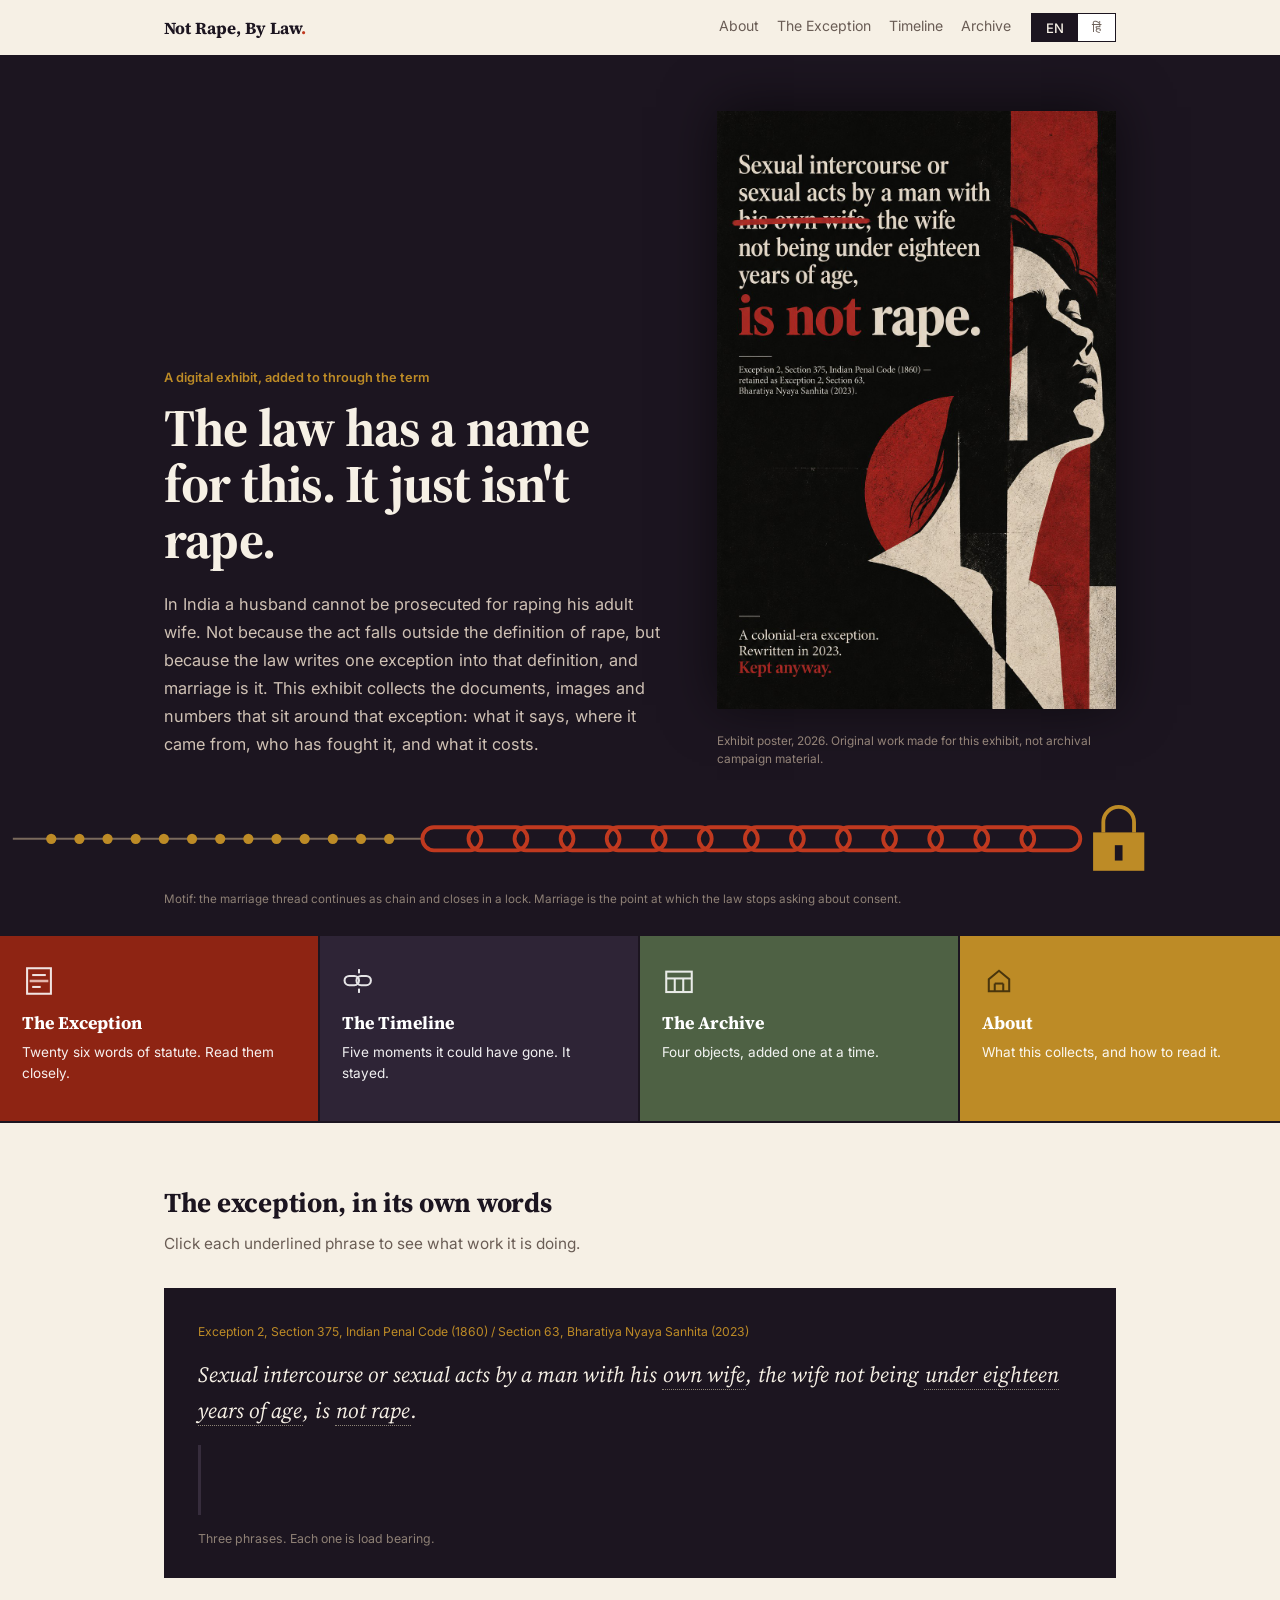
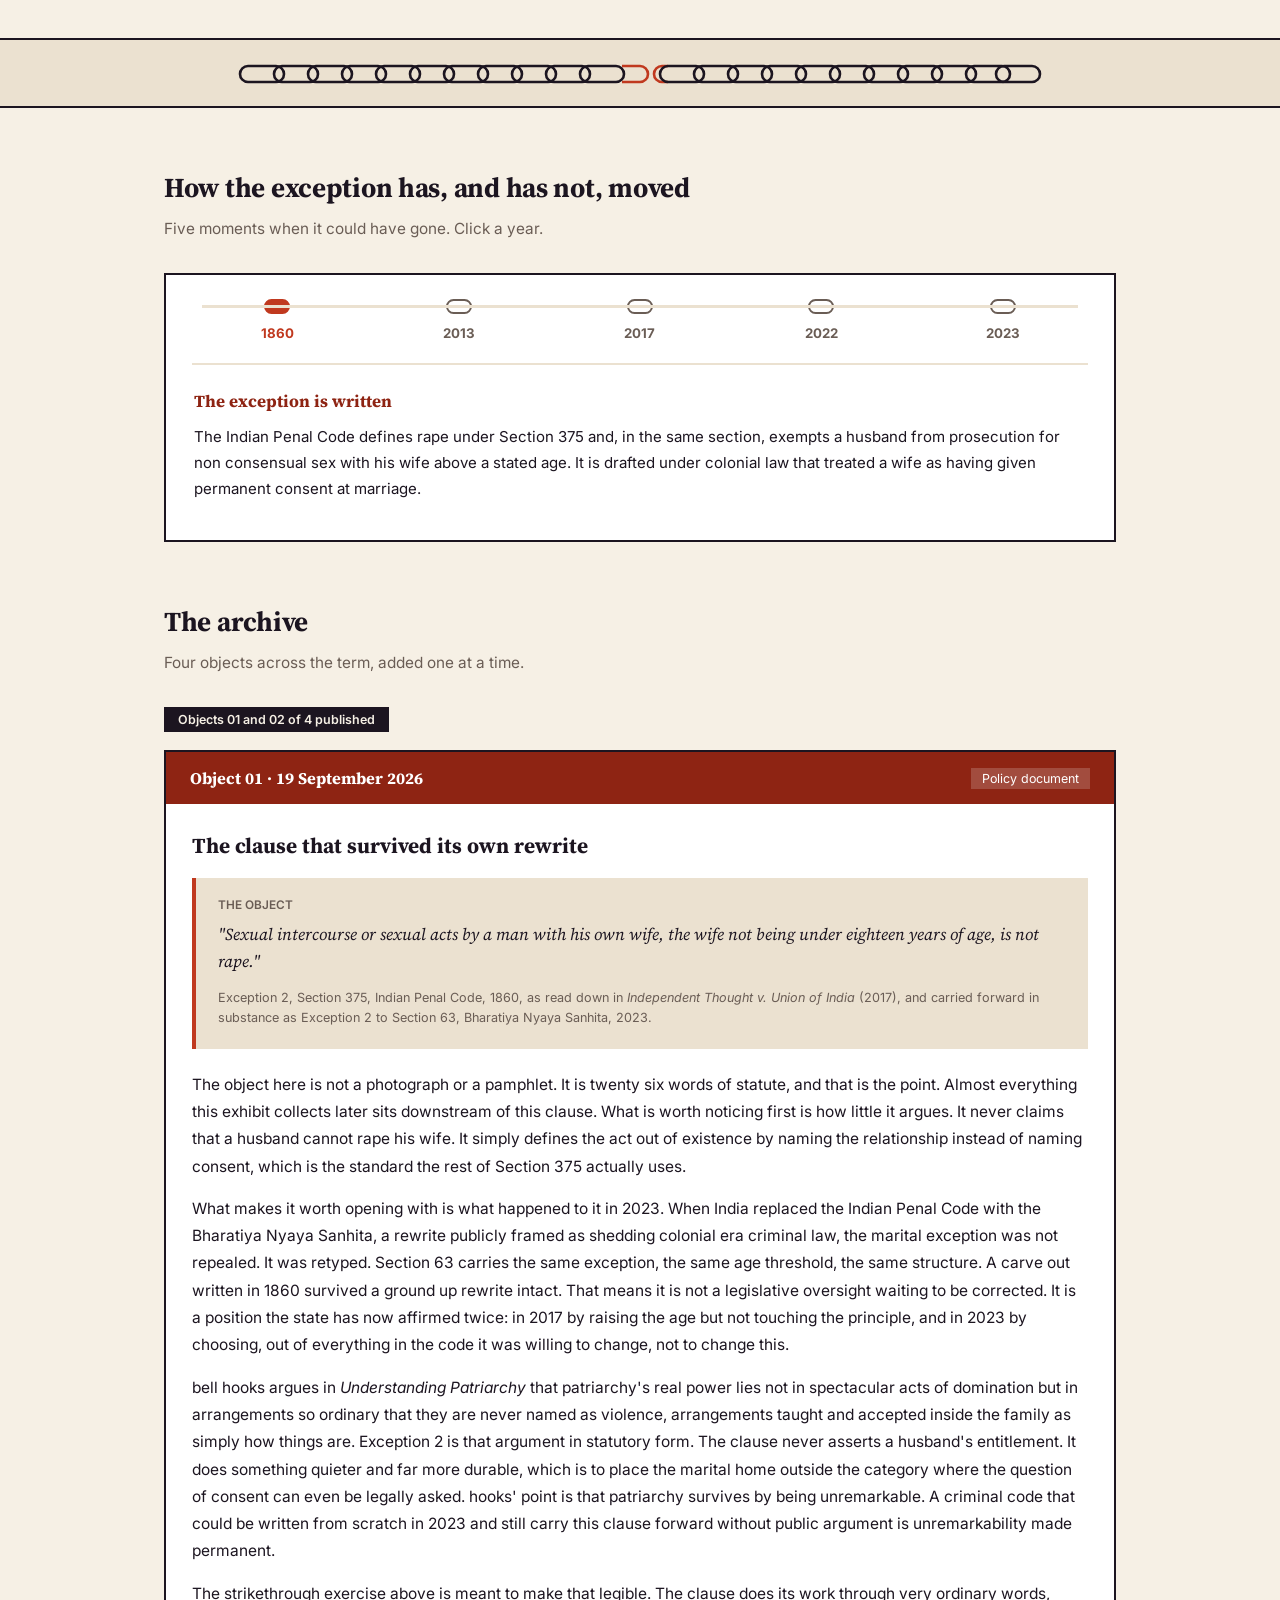
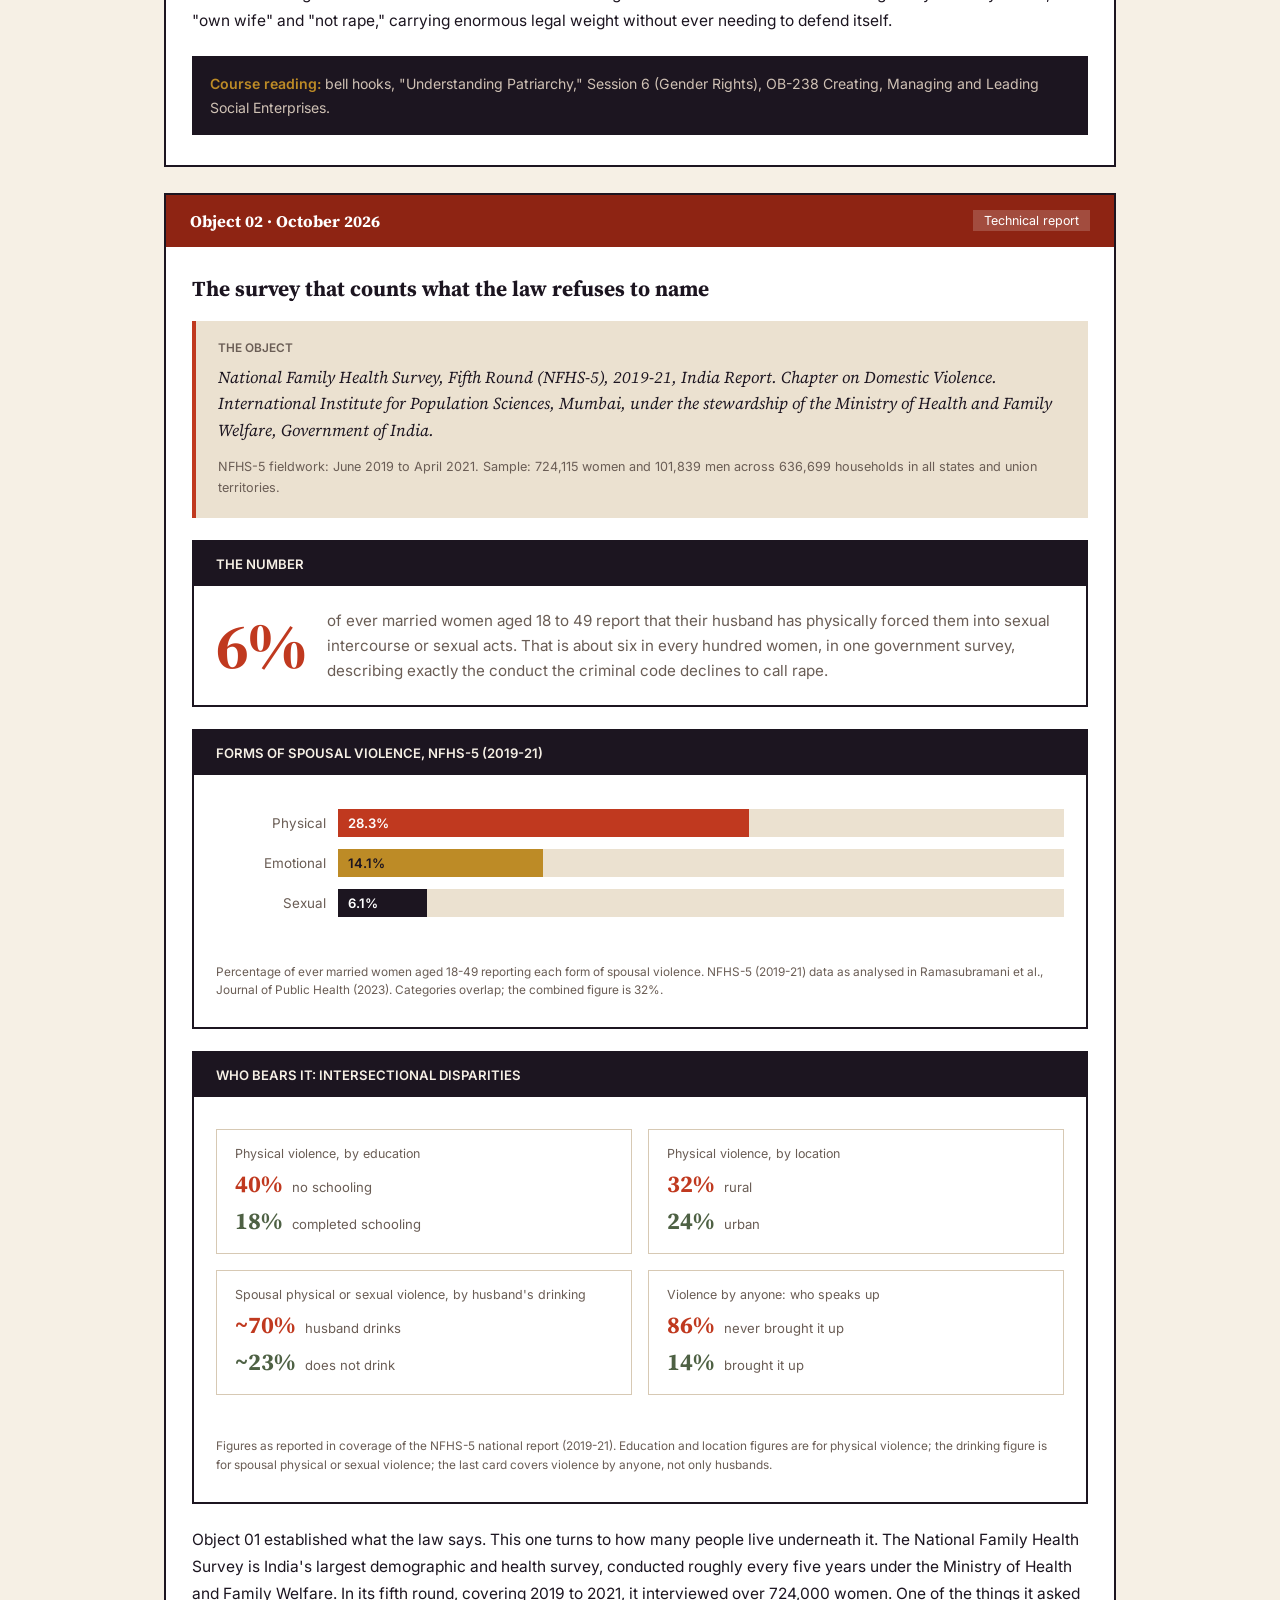
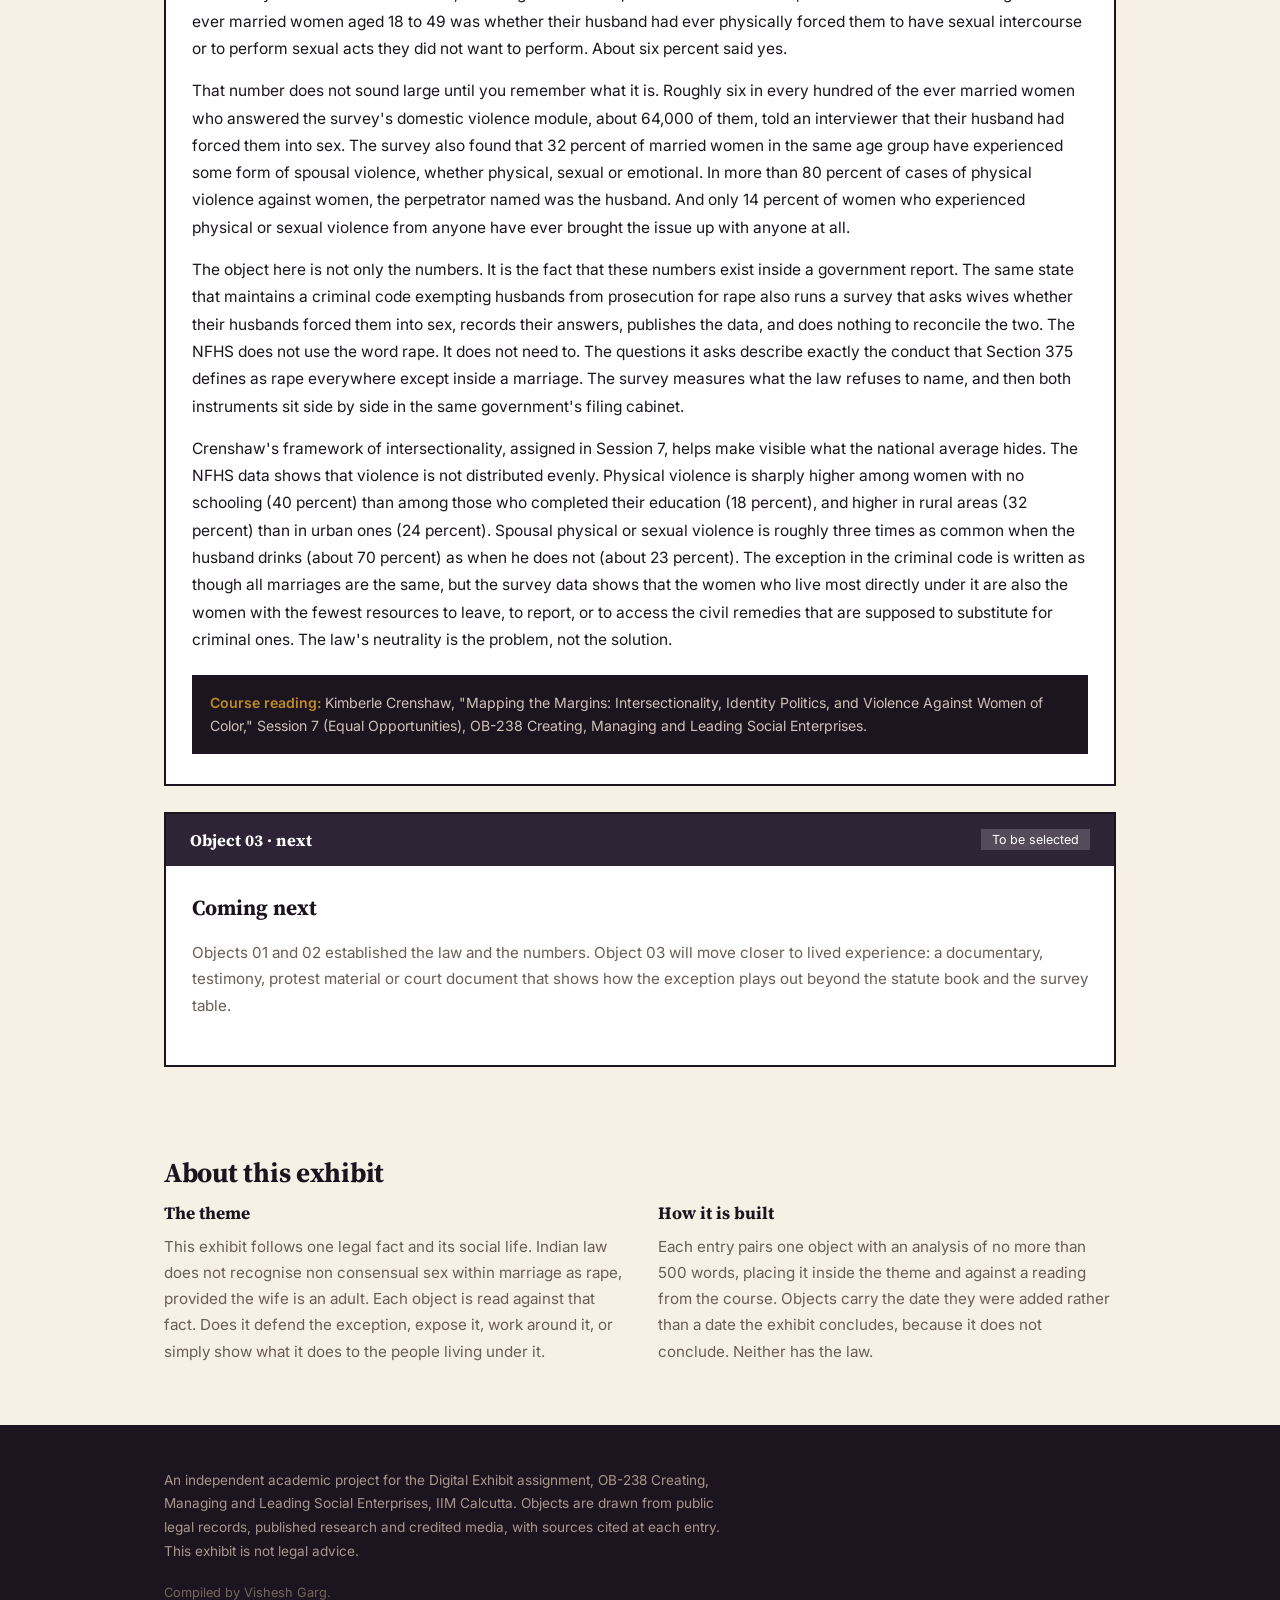
==== commit bab1c6d4: "Add files via upload" ====
--- a/index.html
+++ b/index.html
@@ -147,6 +147,33 @@
   .readtag{margin-top:22px;padding:16px 18px;background:var(--night);color:#CFC1B4;font-size:.88rem;line-height:1.65}
   .readtag strong{color:var(--haldi);font-weight:600}
   .nextnote{font-size:.95rem;line-height:1.76;color:var(--ash)}
+
+  /* DATA VIZ */
+  .datapanel{background:#fff;border:2px solid var(--night);margin:22px 0;padding:0;overflow:hidden}
+  .dp-head{background:var(--night);color:var(--ivory);padding:14px 22px;font-size:.82rem;font-weight:600}
+  .dp-body{padding:24px 22px 20px}
+  .bigstat{display:grid;grid-template-columns:auto 1fr;gap:22px;align-items:center;padding:22px}
+  .bigstat .num{font-family:var(--serif);font-size:clamp(2.6rem,6vw,4rem);font-weight:700;color:var(--sindoor);line-height:1}
+  .bigstat .desc{font-size:.95rem;line-height:1.65;color:var(--ash)}
+  @media(max-width:500px){.bigstat{grid-template-columns:1fr;text-align:center}}
+  .hbar{margin:10px 0 14px}
+  .hbar-row{display:flex;align-items:center;gap:12px;margin:0 0 12px}
+  .hbar-label{width:110px;flex-shrink:0;font-size:.84rem;text-align:right;color:var(--ash)}
+  @media(max-width:500px){.hbar-label{width:80px;font-size:.78rem}}
+  .hbar-track{flex:1;height:28px;background:var(--ivory2);position:relative;overflow:hidden}
+  .hbar-fill{height:100%;display:flex;align-items:center;padding:0 10px;font-size:.82rem;font-weight:600;color:#fff;white-space:nowrap;transition:width .6s}
+  .hbar-fill.physical{background:var(--sindoor);width:56.6%}
+  .hbar-fill.emotional{background:var(--haldi);width:28.2%;color:var(--night)}
+  .hbar-fill.sexual{background:var(--night);width:12.2%}
+  .compare{display:grid;grid-template-columns:1fr 1fr;gap:16px;margin:8px 0 10px}
+  @media(max-width:500px){.compare{grid-template-columns:1fr}}
+  .cmp-card{border:1.5px solid var(--hair);padding:16px 18px}
+  .cmp-card .cmp-label{font-size:.78rem;color:var(--ash);margin:0 0 6px}
+  .cmp-card .cmp-nums{display:flex;align-items:baseline;gap:10px}
+  .cmp-card .cmp-hi{font-family:var(--serif);font-size:1.5rem;font-weight:700;color:var(--sindoor)}
+  .cmp-card .cmp-lo{font-family:var(--serif);font-size:1.5rem;font-weight:700;color:var(--mehendi)}
+  .cmp-card .cmp-vs{font-size:.82rem;color:var(--ash)}
+  .dp-cite{font-size:.74rem;color:var(--ash);padding:0 22px 16px;line-height:1.55}
 
   footer{background:var(--night);color:#A89789;padding:44px 0 56px;margin-top:60px}
   footer p{font-size:.85rem;line-height:1.75;max-width:64ch;margin:0 0 12px}
@@ -394,8 +421,8 @@
     </div>
 
     <span class="counter">
-      <span data-lang="en">Object 01 of 4 published</span>
-      <span data-lang="hi">4 में से वस्तु 01 प्रकाशित</span>
+      <span data-lang="en">Objects 01 and 02 of 4 published</span>
+      <span data-lang="hi">4 में से वस्तु 01 और 02 प्रकाशित</span>
     </span>
 
     <div class="card">
@@ -518,11 +545,12 @@
       </div>
     </div>
 
+    <!-- OBJECT 02 -->
     <div class="card">
-      <div class="card-top next">
+      <div class="card-top">
         <span class="card-no">
-          <span data-lang="en">Object 02 · next</span>
-          <span data-lang="hi">वस्तु 02 · अगली</span>
+          <span data-lang="en">Object 02 · October 2026</span>
+          <span data-lang="hi">वस्तु 02 · अक्टूबर 2026</span>
         </span>
         <span class="card-kind">
           <span data-lang="en">Technical report</span><span data-lang="hi">तकनीकी रिपोर्ट</span>
@@ -531,24 +559,270 @@
       <div class="card-body">
         <h3 data-lang="en">The survey that counts what the law refuses to name</h3>
         <h3 data-lang="hi">वह सर्वेक्षण जो उसे गिनता है जिसे कानून नाम देने से इनकार करता है</h3>
+
+        <div class="obj">
+          <p class="obj-label"><span data-lang="en">THE OBJECT</span><span data-lang="hi">वस्तु</span></p>
+          <blockquote data-lang="en">
+            National Family Health Survey, Fifth Round (NFHS-5), 2019-21, India Report.
+            Chapter on Domestic Violence. International Institute for Population Sciences,
+            Mumbai, under the stewardship of the Ministry of Health and Family Welfare,
+            Government of India.
+          </blockquote>
+          <blockquote data-lang="hi">
+            राष्ट्रीय परिवार स्वास्थ्य सर्वेक्षण, पाँचवाँ दौर (NFHS-5), 2019-21, भारत रिपोर्ट।
+            घरेलू हिंसा अध्याय। अंतरराष्ट्रीय जनसंख्या विज्ञान संस्थान, मुंबई, स्वास्थ्य एवं
+            परिवार कल्याण मंत्रालय, भारत सरकार के निर्देशन में।
+          </blockquote>
+          <cite>
+            NFHS-5 fieldwork: June 2019 to April 2021. Sample: 724,115 women and
+            101,839 men across 636,699 households in all states and union territories.
+          </cite>
+        </div>
+
+        <!-- DATA VISUALIZATIONS -->
+        <div class="datapanel">
+          <div class="dp-head">
+            <span data-lang="en">THE NUMBER</span><span data-lang="hi">आँकड़ा</span>
+          </div>
+          <div class="bigstat">
+            <div class="num">6%</div>
+            <div class="desc">
+              <span data-lang="en">
+                of ever married women aged 18 to 49 report that their husband has
+                physically forced them into sexual intercourse or sexual acts. That is
+                about six in every hundred women, in one government survey, describing
+                exactly the conduct the criminal code declines to call rape.
+              </span>
+              <span data-lang="hi">
+                18 से 49 वर्ष की विवाहित महिलाएँ बताती हैं कि उनके पति ने उन्हें
+                शारीरिक रूप से संभोग या यौन कृत्यों के लिए बाध्य किया। एक सरकारी
+                सर्वेक्षण में हर सौ में से लगभग छह महिलाएँ ठीक उसी आचरण का वर्णन कर रही
+                हैं जिसे दंड संहिता बलात्कार कहने से इनकार करती है।
+              </span>
+            </div>
+          </div>
+        </div>
+
+        <div class="datapanel">
+          <div class="dp-head">
+            <span data-lang="en">FORMS OF SPOUSAL VIOLENCE, NFHS-5 (2019-21)</span>
+            <span data-lang="hi">वैवाहिक हिंसा के प्रकार, NFHS-5 (2019-21)</span>
+          </div>
+          <div class="dp-body">
+            <div class="hbar">
+              <div class="hbar-row">
+                <div class="hbar-label"><span data-lang="en">Physical</span><span data-lang="hi">शारीरिक</span></div>
+                <div class="hbar-track"><div class="hbar-fill physical">28.3%</div></div>
+              </div>
+              <div class="hbar-row">
+                <div class="hbar-label"><span data-lang="en">Emotional</span><span data-lang="hi">भावनात्मक</span></div>
+                <div class="hbar-track"><div class="hbar-fill emotional">14.1%</div></div>
+              </div>
+              <div class="hbar-row">
+                <div class="hbar-label"><span data-lang="en">Sexual</span><span data-lang="hi">यौन</span></div>
+                <div class="hbar-track"><div class="hbar-fill sexual">6.1%</div></div>
+              </div>
+            </div>
+          </div>
+          <p class="dp-cite">
+            <span data-lang="en">Percentage of ever married women aged 18-49 reporting each form of spousal violence. NFHS-5 (2019-21) data as analysed in Ramasubramani et al., Journal of Public Health (2023). Categories overlap; the combined figure is 32%.</span>
+            <span data-lang="hi">18-49 आयु वर्ग की विवाहित महिलाओं का प्रतिशत जिन्होंने वैवाहिक हिंसा के प्रत्येक प्रकार की रिपोर्ट की। NFHS-5 (2019-21) के आँकड़े, रामसुब्रमणि एवं अन्य, जर्नल ऑफ़ पब्लिक हेल्थ (2023) के विश्लेषण के अनुसार। श्रेणियाँ ओवरलैप करती हैं; संयुक्त आँकड़ा 32% है।</span>
+          </p>
+        </div>
+
+        <div class="datapanel">
+          <div class="dp-head">
+            <span data-lang="en">WHO BEARS IT: INTERSECTIONAL DISPARITIES</span>
+            <span data-lang="hi">बोझ किस पर: अंतर-अनुभागीय असमानताएँ</span>
+          </div>
+          <div class="dp-body">
+            <div class="compare">
+              <div class="cmp-card">
+                <p class="cmp-label"><span data-lang="en">Physical violence, by education</span><span data-lang="hi">शारीरिक हिंसा, शिक्षा के अनुसार</span></p>
+                <div class="cmp-nums">
+                  <span class="cmp-hi">40%</span>
+                  <span class="cmp-vs"><span data-lang="en">no schooling</span><span data-lang="hi">बिना शिक्षा</span></span>
+                </div>
+                <div class="cmp-nums" style="margin-top:4px">
+                  <span class="cmp-lo">18%</span>
+                  <span class="cmp-vs"><span data-lang="en">completed schooling</span><span data-lang="hi">शिक्षा पूरी की</span></span>
+                </div>
+              </div>
+              <div class="cmp-card">
+                <p class="cmp-label"><span data-lang="en">Physical violence, by location</span><span data-lang="hi">शारीरिक हिंसा, स्थान के अनुसार</span></p>
+                <div class="cmp-nums">
+                  <span class="cmp-hi">32%</span>
+                  <span class="cmp-vs"><span data-lang="en">rural</span><span data-lang="hi">ग्रामीण</span></span>
+                </div>
+                <div class="cmp-nums" style="margin-top:4px">
+                  <span class="cmp-lo">24%</span>
+                  <span class="cmp-vs"><span data-lang="en">urban</span><span data-lang="hi">शहरी</span></span>
+                </div>
+              </div>
+              <div class="cmp-card">
+                <p class="cmp-label"><span data-lang="en">Spousal physical or sexual violence, by husband's drinking</span><span data-lang="hi">वैवाहिक शारीरिक या यौन हिंसा, पति की शराब के अनुसार</span></p>
+                <div class="cmp-nums">
+                  <span class="cmp-hi">~70%</span>
+                  <span class="cmp-vs"><span data-lang="en">husband drinks</span><span data-lang="hi">पति पीता है</span></span>
+                </div>
+                <div class="cmp-nums" style="margin-top:4px">
+                  <span class="cmp-lo">~23%</span>
+                  <span class="cmp-vs"><span data-lang="en">does not drink</span><span data-lang="hi">नहीं पीता</span></span>
+                </div>
+              </div>
+              <div class="cmp-card">
+                <p class="cmp-label"><span data-lang="en">Violence by anyone: who speaks up</span><span data-lang="hi">किसी भी व्यक्ति द्वारा हिंसा: कौन बोलता है</span></p>
+                <div class="cmp-nums">
+                  <span class="cmp-hi">86%</span>
+                  <span class="cmp-vs"><span data-lang="en">never brought it up</span><span data-lang="hi">कभी बात नहीं उठाई</span></span>
+                </div>
+                <div class="cmp-nums" style="margin-top:4px">
+                  <span class="cmp-lo">14%</span>
+                  <span class="cmp-vs"><span data-lang="en">brought it up</span><span data-lang="hi">बात उठाई</span></span>
+                </div>
+              </div>
+            </div>
+          </div>
+          <p class="dp-cite">
+            <span data-lang="en">Figures as reported in coverage of the NFHS-5 national report (2019-21). Education and location figures are for physical violence; the drinking figure is for spousal physical or sexual violence; the last card covers violence by anyone, not only husbands.</span>
+            <span data-lang="hi">NFHS-5 राष्ट्रीय रिपोर्ट (2019-21) की मीडिया रिपोर्टिंग के अनुसार आँकड़े। शिक्षा और स्थान के आँकड़े शारीरिक हिंसा के हैं; शराब का आँकड़ा वैवाहिक शारीरिक या यौन हिंसा का है; अंतिम कार्ड किसी भी व्यक्ति द्वारा की गई हिंसा को दर्शाता है, केवल पतियों को नहीं।</span>
+          </p>
+        </div>
+
+        <div class="body" data-lang="en">
+          <p>
+            Object 01 established what the law says. This one turns to how many people
+            live underneath it. The National Family Health Survey is India's largest
+            demographic and health survey, conducted roughly every five years under the
+            Ministry of Health and Family Welfare. In its fifth round, covering 2019 to
+            2021, it interviewed over 724,000 women. One of the things it asked ever
+            married women aged 18 to 49 was whether their husband had ever physically
+            forced them to have sexual intercourse or to perform sexual acts they did not
+            want to perform. About six percent said yes.
+          </p>
+          <p>
+            That number does not sound large until you remember what it is. Roughly six
+            in every hundred of the ever married women who answered the survey's domestic
+            violence module, about 64,000 of them, told an interviewer that their husband
+            had forced them into sex. The survey also found that 32 percent of married
+            women in the same age group have experienced some form of spousal violence,
+            whether physical, sexual or emotional. In more than 80 percent of cases of
+            physical violence against women, the perpetrator named was the husband. And
+            only 14 percent of women who experienced physical or sexual violence from
+            anyone have ever brought the issue up with anyone at all.
+          </p>
+          <p>
+            The object here is not only the numbers. It is the fact that these numbers
+            exist inside a government report. The same state that maintains a criminal code
+            exempting husbands from prosecution for rape also runs a survey that asks wives
+            whether their husbands forced them into sex, records their answers, publishes
+            the data, and does nothing to reconcile the two. The NFHS does not use the word
+            rape. It does not need to. The questions it asks describe exactly the conduct
+            that Section 375 defines as rape everywhere except inside a marriage. The
+            survey measures what the law refuses to name, and then both instruments sit
+            side by side in the same government's filing cabinet.
+          </p>
+          <p>
+            Crenshaw's framework of intersectionality, assigned in Session 7, helps make
+            visible what the national average hides. The NFHS data shows that violence is
+            not distributed evenly. Physical violence is sharply higher among women with no
+            schooling (40 percent) than among those who completed their education (18
+            percent), and higher in rural areas (32 percent) than in urban ones (24
+            percent). Spousal physical or sexual violence is roughly three times as common
+            when the husband drinks (about 70 percent) as when he does not (about 23
+            percent). The exception in
+            the criminal code is written as though all marriages are the same, but the
+            survey data shows that the women who live most directly under it are also the
+            women with the fewest resources to leave, to report, or to access the civil
+            remedies that are supposed to substitute for criminal ones. The law's
+            neutrality is the problem, not the solution.
+          </p>
+        </div>
+
+        <div class="body" data-lang="hi">
+          <p>
+            वस्तु 01 ने बताया कि कानून क्या कहता है। यह वस्तु यह देखती है कि उसके नीचे कितने लोग
+            जीते हैं। राष्ट्रीय परिवार स्वास्थ्य सर्वेक्षण भारत का सबसे बड़ा जनसांख्यिकीय और
+            स्वास्थ्य सर्वेक्षण है, जो स्वास्थ्य एवं परिवार कल्याण मंत्रालय के तहत लगभग हर पाँच
+            साल में किया जाता है। अपने पाँचवें दौर में, जो 2019 से 2021 तक चला, इसने 7,24,000 से
+            अधिक महिलाओं का साक्षात्कार लिया। एक सवाल जो इसने 18 से 49 वर्ष की विवाहित महिलाओं से
+            पूछा वह यह था कि क्या उनके पति ने कभी उन्हें शारीरिक रूप से संभोग के लिए या ऐसे यौन
+            कृत्यों के लिए बाध्य किया जो वे नहीं करना चाहती थीं। लगभग छह प्रतिशत ने हाँ कहा।
+          </p>
+          <p>
+            यह संख्या छोटी लगती है जब तक आप याद नहीं करते कि यह क्या है। सर्वेक्षण के घरेलू हिंसा
+            खंड में जवाब देने वाली लगभग 64,000 विवाहित महिलाओं में से हर सौ में लगभग छह ने
+            साक्षात्कारकर्ता को बताया कि उनके पति ने उन्हें संभोग के लिए बाध्य किया। सर्वेक्षण में
+            यह भी पाया गया कि उसी आयु वर्ग की 32 प्रतिशत विवाहित महिलाओं ने किसी न किसी रूप में
+            वैवाहिक हिंसा झेली है, चाहे शारीरिक हो, यौन हो या भावनात्मक। महिलाओं के विरुद्ध
+            शारीरिक हिंसा के 80 प्रतिशत से अधिक मामलों में नामित अपराधी पति था। और जिन महिलाओं
+            ने किसी भी व्यक्ति से शारीरिक या यौन हिंसा झेली, उनमें से केवल 14 प्रतिशत ने कभी किसी
+            से इसकी बात उठाई।
+          </p>
+          <p>
+            यहाँ वस्तु केवल ये आँकड़े नहीं हैं। वस्तु यह तथ्य है कि ये आँकड़े एक सरकारी रिपोर्ट
+            के भीतर मौजूद हैं। वही राज्य जो एक ऐसी दंड संहिता चलाता है जिसमें पतियों को बलात्कार के
+            मुकदमे से छूट है, वही एक सर्वेक्षण भी चलाता है जो पत्नियों से पूछता है कि क्या उनके
+            पतियों ने उन्हें बाध्य किया, उनके जवाब दर्ज करता है, आँकड़े प्रकाशित करता है, और इन दोनों
+            में कोई सामंजस्य बिठाने की कोशिश नहीं करता। NFHS "बलात्कार" शब्द का प्रयोग नहीं करता।
+            उसे ज़रूरत भी नहीं। जो सवाल वह पूछता है वे ठीक उसी आचरण का वर्णन करते हैं जिसे धारा 375
+            विवाह के अलावा हर जगह बलात्कार की परिभाषा में रखती है। सर्वेक्षण उसे मापता है जिसे कानून
+            नाम देने से इनकार करता है, और फिर दोनों उपकरण उसी सरकार की फ़ाइलों में एक साथ बैठे रहते
+            हैं।
+          </p>
+          <p>
+            सत्र 7 में निर्धारित क्रेनशॉ का अंतर-अनुभागीयता (intersectionality) का ढाँचा उसे दिखाने
+            में मदद करता है जो राष्ट्रीय औसत छिपा देता है। NFHS के आँकड़े बताते हैं कि हिंसा समान
+            रूप से वितरित नहीं है। बिना स्कूली शिक्षा वाली महिलाओं में शारीरिक हिंसा 40 प्रतिशत है,
+            जबकि शिक्षा पूरी करने वालियों में 18 प्रतिशत, और ग्रामीण क्षेत्रों में 32 प्रतिशत है, शहरी
+            में 24 प्रतिशत। जब पति शराब पीता है तो वैवाहिक शारीरिक या यौन हिंसा लगभग तीन गुना
+            अधिक होती है (लगभग 70 प्रतिशत, बनाम लगभग 23 प्रतिशत)। दंड संहिता का
+            अपवाद ऐसे लिखा गया है मानो सभी विवाह एक जैसे हों, लेकिन सर्वेक्षण के आँकड़े दिखाते हैं
+            कि जो महिलाएँ इस अपवाद के सबसे सीधे प्रभाव में जीती हैं, वही वे महिलाएँ हैं जिनके पास
+            छोड़ने, शिकायत करने, या उन नागरिक उपायों तक पहुँचने के सबसे कम साधन हैं जो आपराधिक
+            उपायों की जगह लेने वाले माने जाते हैं। कानून की तटस्थता समस्या है, समाधान नहीं।
+          </p>
+        </div>
+
+        <div class="readtag">
+          <strong><span data-lang="en">Course reading:</span><span data-lang="hi">पाठ्यक्रम पठन:</span></strong>
+          <span data-lang="en">
+            Kimberle Crenshaw, "Mapping the Margins: Intersectionality, Identity Politics,
+            and Violence Against Women of Color," Session 7 (Equal Opportunities), OB-238
+            Creating, Managing and Leading Social Enterprises.
+          </span>
+          <span data-lang="hi">
+            किम्बर्ले क्रेनशॉ, "मैपिंग द मार्जिन्स: इंटरसेक्शनैलिटी, आइडेंटिटी पॉलिटिक्स, एंड
+            वायलेंस अगेंस्ट वीमेन ऑफ़ कलर", सत्र 7 (समान अवसर), OB-238।
+          </span>
+        </div>
+      </div>
+    </div>
+
+    <!-- OBJECT 03 PREVIEW -->
+    <div class="card">
+      <div class="card-top next">
+        <span class="card-no">
+          <span data-lang="en">Object 03 · next</span>
+          <span data-lang="hi">वस्तु 03 · अगली</span>
+        </span>
+        <span class="card-kind">
+          <span data-lang="en">To be selected</span><span data-lang="hi">चयन शेष</span>
+        </span>
+      </div>
+      <div class="card-body">
+        <h3 data-lang="en">Coming next</h3>
+        <h3 data-lang="hi">अगली वस्तु</h3>
         <p class="nextnote" data-lang="en">
-          Object 01 established what the law says. Object 02 turns to how many people live
-          underneath it. The National Family Health Survey, run by the Ministry of Health
-          and Family Welfare, asks ever married women directly whether their husband has
-          physically forced them into sex. Roughly six in every hundred say yes, and among
-          married women who report sexual violence at all, the husband is overwhelmingly
-          the person they name. The state therefore measures, in its own official survey,
-          precisely the conduct that its criminal code declines to call rape. That gap
-          between what is counted and what is criminalised is the object.
+          Objects 01 and 02 established the law and the numbers. Object 03 will move
+          closer to lived experience: a documentary, testimony, protest material or
+          court document that shows how the exception plays out beyond the statute book
+          and the survey table.
         </p>
         <p class="nextnote" data-lang="hi">
-          वस्तु 01 ने बताया कि कानून क्या कहता है। वस्तु 02 यह देखेगी कि उसके नीचे कितने लोग जीते
-          हैं। स्वास्थ्य एवं परिवार कल्याण मंत्रालय द्वारा संचालित राष्ट्रीय परिवार स्वास्थ्य
-          सर्वेक्षण विवाहित महिलाओं से सीधे पूछता है कि क्या उनके पति ने उन्हें शारीरिक रूप से
-          बाध्य किया। हर सौ में से लगभग छह महिलाएँ हाँ कहती हैं, और जो महिलाएँ यौन हिंसा की बात
-          कहती हैं उनमें अधिकांश पति का ही नाम लेती हैं। यानी राज्य अपने ही आधिकारिक सर्वेक्षण में
-          ठीक उसी आचरण को मापता है जिसे उसकी दंड संहिता बलात्कार कहने से इनकार करती है। गिने जाने
-          और अपराध माने जाने के बीच की यही खाई अगली वस्तु है।
+          वस्तु 01 और 02 ने कानून और आँकड़े प्रस्तुत किए। वस्तु 03 जीवित अनुभव के और करीब जाएगी:
+          कोई वृत्तचित्र, गवाही, प्रतिरोध सामग्री या अदालती दस्तावेज़ जो दिखाए कि यह अपवाद
+          कानून की किताब और सर्वेक्षण की तालिका से आगे कैसे काम करता है।
         </p>
       </div>
     </div>
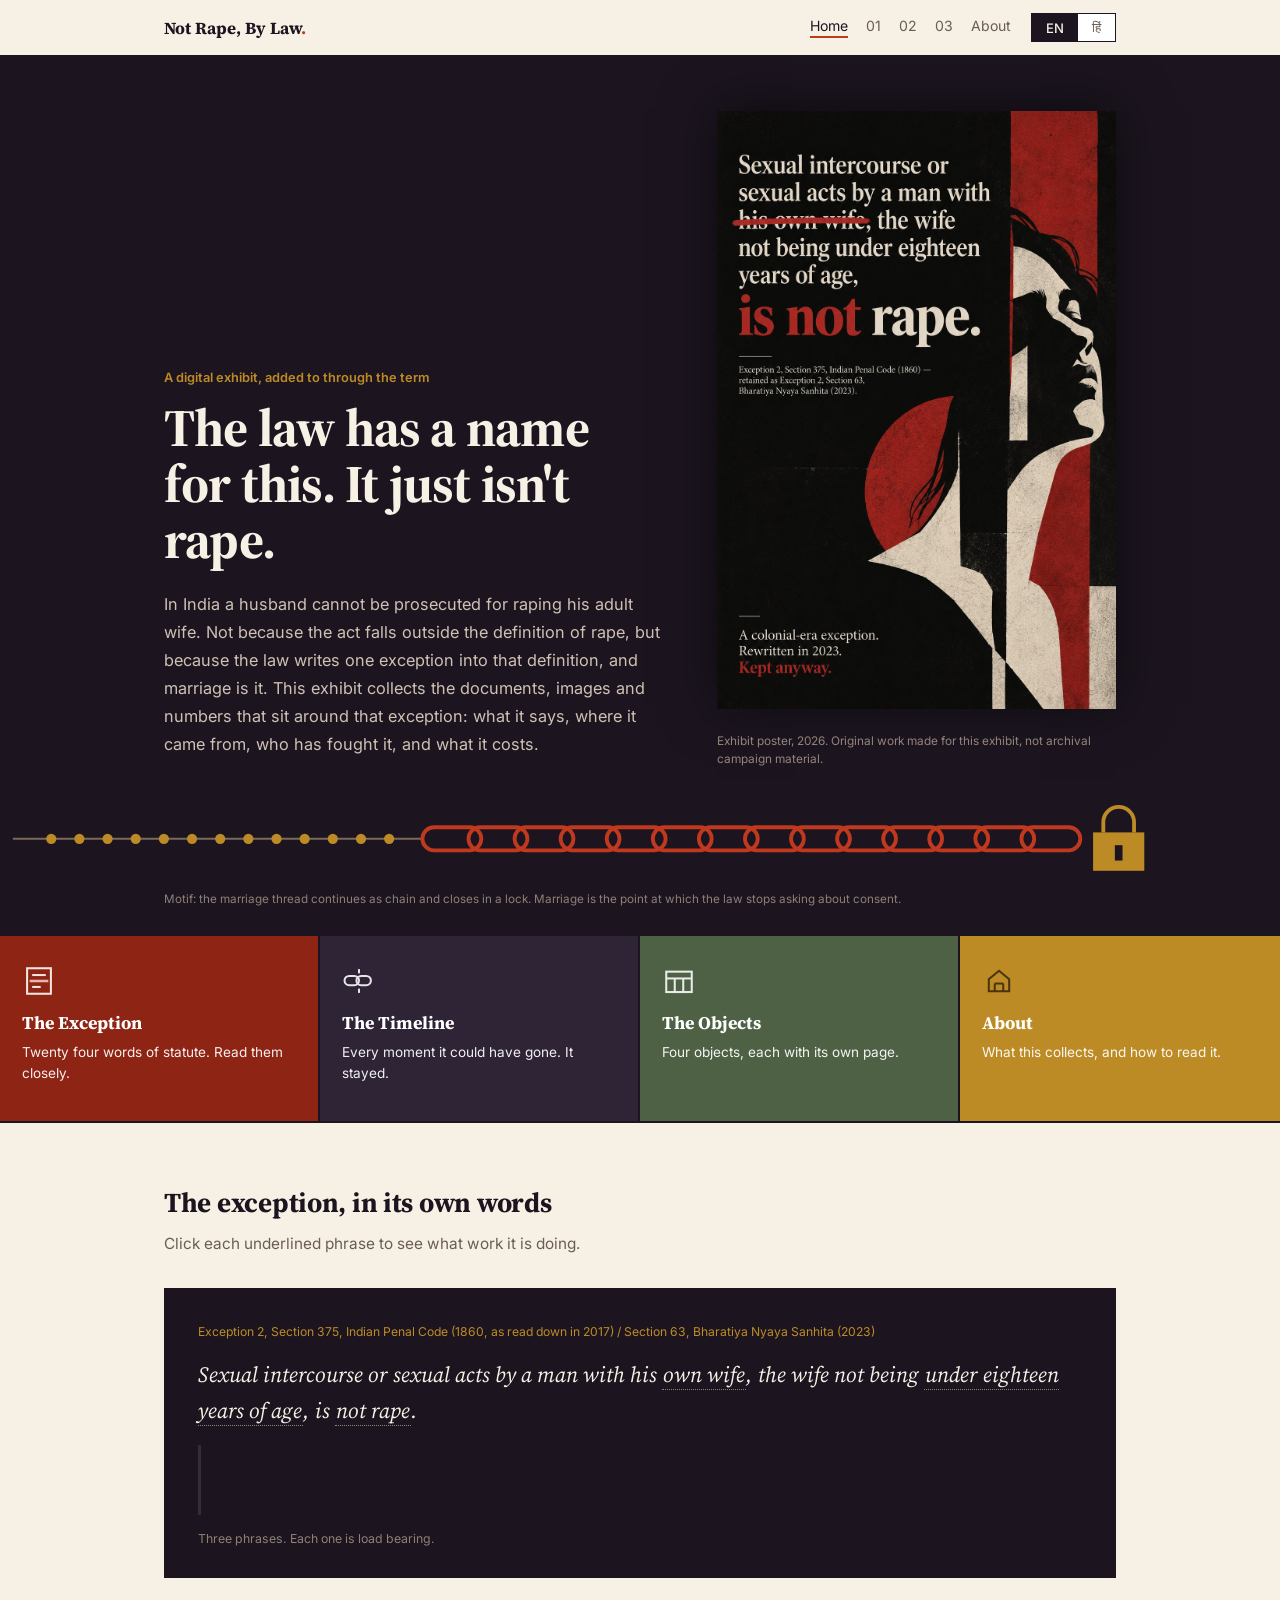
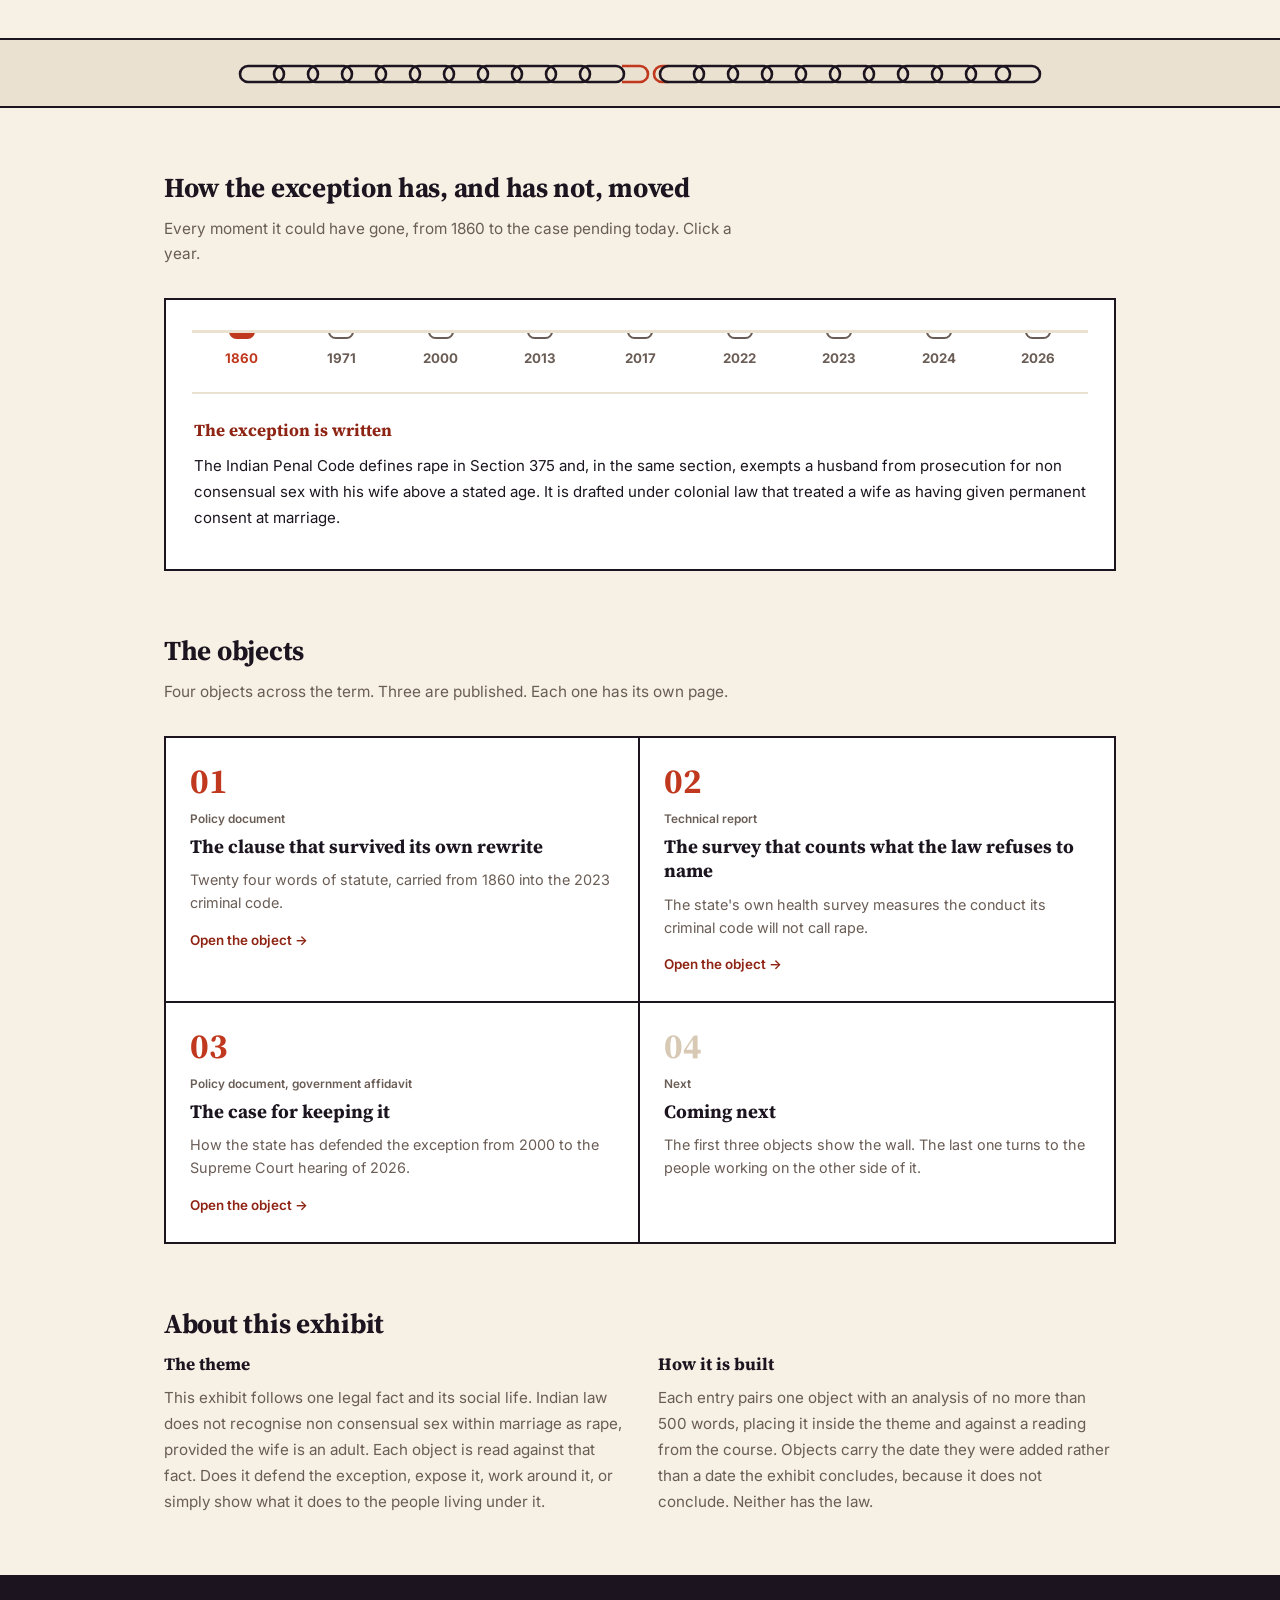
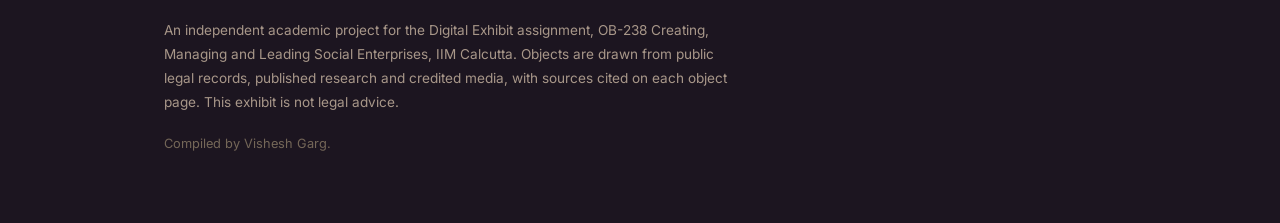
==== commit ee9469d3: "Add files via upload" ====
--- a/index.html
+++ b/index.html
@@ -7,192 +7,14 @@
 <link rel="preconnect" href="https://fonts.googleapis.com">
 <link rel="preconnect" href="https://fonts.gstatic.com" crossorigin>
 <link href="https://fonts.googleapis.com/css2?family=Source+Serif+4:ital,opsz,wght@0,8..60,400;0,8..60,600;0,8..60,700;1,8..60,400&family=Inter:wght@400;500;600;700&family=Tiro+Devanagari+Hindi:ital@0;1&display=swap" rel="stylesheet">
-<style>
-  :root{
-    --night:#1C1520;
-    --ivory:#F6F0E5;
-    --ivory2:#EBE1D0;
-    --haldi:#BD8B26;
-    --mehendi:#4E6144;
-    --sindoor:#C0391F;
-    --sindoor-dp:#8E2413;
-    --ash:#6A5D55;
-    --hair:#D7C9B4;
-    --serif:'Source Serif 4',Georgia,serif;
-    --sans:'Inter',-apple-system,'Segoe UI',sans-serif;
-    --deva:'Tiro Devanagari Hindi','Noto Sans Devanagari',serif;
-    box-sizing:border-box;
-    padding-top:env(safe-area-inset-top,0px);
-    padding-bottom:env(safe-area-inset-bottom,0px);
-  }
-  *{box-sizing:inherit}
-  html{scroll-behavior:smooth;scroll-padding-top:calc(76px + env(safe-area-inset-top,0px))}
-  body{margin:0;background:var(--ivory);color:var(--night);font-family:var(--sans)}
-  ::selection{background:var(--sindoor);color:#fff}
-  img,svg{max-width:100%;display:block}
-  .wrap{max-width:1000px;margin:0 auto;padding:0 24px}
-
-  [data-lang]{display:none}
-  body.lang-en [data-lang="en"]{display:block}
-  body.lang-hi [data-lang="hi"]{display:block}
-  span[data-lang],em[data-lang]{display:none}
-  body.lang-en span[data-lang="en"],body.lang-en em[data-lang="en"]{display:inline}
-  body.lang-hi span[data-lang="hi"],body.lang-hi em[data-lang="hi"]{display:inline}
-  body.lang-hi [data-lang="hi"]{font-family:var(--deva);line-height:1.8}
-
-  header.nav{position:sticky;top:env(safe-area-inset-top,0px);z-index:60;background:rgba(246,240,229,.96);backdrop-filter:blur(8px);border-bottom:2px solid var(--night)}
-  .nav-in{max-width:1000px;margin:0 auto;padding:13px 24px;display:flex;justify-content:space-between;align-items:center;gap:14px;flex-wrap:wrap}
-  .brand{font-family:var(--serif);font-weight:700;font-size:1.06rem;text-decoration:none;color:var(--night)}
-  .brand .dot{color:var(--sindoor)}
-  .nav-right{display:flex;align-items:center;gap:20px;flex-wrap:wrap}
-  .nav-links{display:flex;gap:18px;font-size:.88rem}
-  .nav-links a{text-decoration:none;color:var(--ash);padding-bottom:2px;border-bottom:2px solid transparent;transition:.15s}
-  .nav-links a:hover{color:var(--night);border-color:var(--sindoor)}
-  .lang-toggle{display:flex;border:1.5px solid var(--night);overflow:hidden;background:#fff}
-  .lang-toggle button{border:0;background:none;padding:5px 14px;font-size:.82rem;cursor:pointer;color:var(--ash);font-family:var(--sans);font-weight:500}
-  .lang-toggle button.on{background:var(--night);color:var(--ivory)}
-  .lang-toggle button:focus-visible{outline:2px solid var(--sindoor);outline-offset:2px}
-
-  /* HERO */
-  .hero{background:var(--night);color:var(--ivory);padding:54px 0 0;position:relative;overflow:hidden}
-  .hero-grid{display:grid;grid-template-columns:1.12fr .88fr;gap:46px;align-items:end;position:relative}
-  @media(max-width:780px){.hero-grid{grid-template-columns:1fr;gap:30px}}
-  .kicker{font-size:.8rem;color:var(--haldi);font-weight:600;margin:0 0 15px}
-  .hero h1{font-family:var(--serif);font-size:clamp(2rem,4.8vw,3.3rem);line-height:1.06;font-weight:700;margin:0 0 22px;letter-spacing:-.015em;max-width:16ch}
-  body.lang-hi .hero h1{font-family:var(--deva);font-size:clamp(1.55rem,3.6vw,2.35rem);line-height:1.45}
-  .hero .lede{font-size:1.02rem;line-height:1.72;color:#CFC1B4;max-width:52ch;margin:0 0 36px}
-  .hero-poster img{width:100%;box-shadow:0 -4px 50px rgba(0,0,0,.55)}
-  .poster-cap{font-size:.74rem;color:#948479;padding:11px 0 14px;line-height:1.55}
-
-  /* CHAIN MOTIF BANDS */
-  .chainband{background:var(--night);padding:0 0 10px;overflow:hidden}
-  .chainband svg{width:100%;height:auto;display:block}
-  .motif-cap{max-width:1000px;margin:0 auto;padding:6px 24px 16px;font-size:.73rem;color:#8E8075;line-height:1.55}
-  .divider{background:var(--ivory2);border-top:2px solid var(--night);border-bottom:2px solid var(--night);padding:16px 0;margin:60px 0 0}
-  .divider svg{width:100%;max-width:820px;margin:0 auto;height:auto}
-
-  /* TILES */
-  .tiles{display:grid;grid-template-columns:repeat(4,1fr);border-top:2px solid var(--night);border-bottom:2px solid var(--night)}
-  @media(max-width:820px){.tiles{grid-template-columns:repeat(2,1fr)}}
-  @media(max-width:460px){.tiles{grid-template-columns:1fr}}
-  .tile{position:relative;padding:28px 22px 36px;text-decoration:none;color:#fff;display:block;transition:filter .2s;border-right:2px solid var(--night);overflow:hidden}
-  .tile:last-child{border-right:0}
-  @media(max-width:820px){.tile:nth-child(2n){border-right:0}.tile:nth-child(-n+2){border-bottom:2px solid var(--night)}}
-  @media(max-width:460px){.tile{border-right:0;border-bottom:2px solid var(--night)}.tile:last-child{border-bottom:0}}
-  .tile:hover{filter:brightness(1.13)}
-  .tile:focus-visible{outline:3px solid var(--haldi);outline-offset:-3px}
-  .t1{background:var(--sindoor-dp)} .t2{background:#2E2436} .t3{background:var(--mehendi)} .t4{background:var(--haldi)}
-  .tile .ic{width:34px;height:34px;margin-bottom:14px;opacity:.88}
-  .tile h3{font-family:var(--serif);font-size:1.12rem;font-weight:700;margin:0 0 8px;line-height:1.25}
-  body.lang-hi .tile h3{font-family:var(--deva);font-size:1rem}
-  .tile p{font-size:.85rem;line-height:1.55;margin:0;opacity:.93}
-
-  /* SECTIONS */
-  .sec{padding:60px 0 0}
-  .sec-head h2{font-family:var(--serif);font-size:1.72rem;font-weight:700;margin:0 0 10px;letter-spacing:-.01em}
-  body.lang-hi .sec-head h2{font-family:var(--deva);font-size:1.45rem}
-  .sec-head .sub{color:var(--ash);max-width:60ch;line-height:1.65;margin:0 0 32px;font-size:.96rem}
-
-  .two{display:grid;grid-template-columns:1fr 1fr;gap:36px}
-  @media(max-width:680px){.two{grid-template-columns:1fr}}
-  .two h3{font-family:var(--serif);font-size:1.08rem;font-weight:700;margin:0 0 9px}
-  body.lang-hi .two h3{font-family:var(--deva)}
-  .two p{color:var(--ash);line-height:1.72;font-size:.95rem;margin:0}
-
-  /* STATUTE */
-  .statute-box{background:var(--night);color:var(--ivory);padding:34px 32px 30px;position:relative;overflow:hidden;border:2px solid var(--night)}
-  .si-label{font-size:.76rem;color:var(--haldi);margin:0 0 18px}
-  .si-text{font-family:var(--serif);font-size:clamp(1.06rem,2.4vw,1.36rem);line-height:1.65;font-style:italic;margin:0}
-  body.lang-hi .si-text{font-family:var(--deva);font-style:normal;line-height:1.9}
-  .si-strike{cursor:pointer;border-bottom:1px dotted #8c8376;transition:color .25s;padding:0 1px}
-  .si-strike:hover{color:#E7A38F}
-  .si-strike.struck{color:#8c8376;text-decoration:line-through;text-decoration-color:var(--sindoor);text-decoration-thickness:3px}
-  .si-note{margin:16px 0 0;font-size:.9rem;line-height:1.68;color:#D6C8BA;min-height:70px;border-left:3px solid var(--sindoor);padding-left:15px}
-  .si-note:empty{border-left-color:#362C3C}
-  body.lang-hi .si-note{font-family:var(--deva)}
-  .si-hint{font-size:.77rem;color:#8E8075;margin:16px 0 0}
-
-  /* TIMELINE */
-  .lawbox{border:2px solid var(--night);background:#fff;padding:30px 26px 12px}
-  .track{position:relative;height:3px;background:var(--ivory2);margin:0 10px}
-  .pts{display:flex;justify-content:space-between;margin:0 0 22px}
-  .pt{display:flex;flex-direction:column;align-items:center;width:19%;cursor:pointer;background:none;border:0;padding:0;font-family:var(--sans)}
-  .pt .lnk{width:26px;height:15px;border:2.5px solid var(--ash);border-radius:8px;margin-top:-9px;margin-bottom:11px;transition:.18s;background:#fff}
-  .pt:hover .lnk,.pt.on .lnk{border-color:var(--sindoor);background:var(--sindoor)}
-  .pt .y{font-size:.83rem;font-weight:700;color:var(--ash);transition:.18s}
-  .pt.on .y{color:var(--sindoor)}
-  .pt:focus-visible{outline:2px solid var(--sindoor);outline-offset:3px}
-  .lawdet{border-top:2px solid var(--ivory2);padding:22px 2px 26px;font-size:.94rem;line-height:1.72;min-height:132px}
-  .lawdet strong{font-family:var(--serif);font-size:1.06rem;display:block;margin-bottom:8px;color:var(--sindoor-dp)}
-  body.lang-hi .lawdet,body.lang-hi .lawdet strong{font-family:var(--deva)}
-  @media(max-width:620px){.pts{flex-wrap:wrap;gap:18px 0}.pt{width:33%}.track{display:none}}
-
-  /* ARCHIVE */
-  .counter{display:inline-block;background:var(--night);color:var(--ivory);font-size:.78rem;font-weight:600;padding:5px 14px;margin-bottom:18px}
-  .card{border:2px solid var(--night);background:#fff;margin-bottom:26px}
-  .card-top{background:var(--sindoor-dp);color:#fff;padding:15px 24px;display:flex;justify-content:space-between;align-items:center;gap:12px;flex-wrap:wrap}
-  .card-top.next{background:#2E2436}
-  .card-no{font-family:var(--serif);font-size:1.02rem;font-weight:700}
-  .card-kind{font-size:.78rem;background:rgba(255,255,255,.18);padding:3px 11px}
-  .card-body{padding:28px 26px 30px}
-  .card-body h3{font-family:var(--serif);font-size:1.34rem;font-weight:700;margin:0 0 18px;line-height:1.3}
-  body.lang-hi .card-body h3{font-family:var(--deva);font-size:1.18rem}
-  .obj{background:var(--ivory2);border-left:4px solid var(--sindoor);padding:20px 22px;margin-bottom:22px}
-  .obj-label{font-size:.74rem;color:var(--ash);margin:0 0 10px;font-weight:600}
-  .obj blockquote{margin:0;font-family:var(--serif);font-style:italic;font-size:1.04rem;line-height:1.6}
-  body.lang-hi .obj blockquote{font-family:var(--deva);font-style:normal}
-  .obj cite{display:block;font-style:normal;font-family:var(--sans);font-size:.79rem;color:var(--ash);margin-top:13px;line-height:1.6}
-  .body p{line-height:1.76;font-size:.97rem;margin:0 0 15px}
-  .body p:last-child{margin-bottom:0}
-  .readtag{margin-top:22px;padding:16px 18px;background:var(--night);color:#CFC1B4;font-size:.88rem;line-height:1.65}
-  .readtag strong{color:var(--haldi);font-weight:600}
-  .nextnote{font-size:.95rem;line-height:1.76;color:var(--ash)}
-
-  /* DATA VIZ */
-  .datapanel{background:#fff;border:2px solid var(--night);margin:22px 0;padding:0;overflow:hidden}
-  .dp-head{background:var(--night);color:var(--ivory);padding:14px 22px;font-size:.82rem;font-weight:600}
-  .dp-body{padding:24px 22px 20px}
-  .bigstat{display:grid;grid-template-columns:auto 1fr;gap:22px;align-items:center;padding:22px}
-  .bigstat .num{font-family:var(--serif);font-size:clamp(2.6rem,6vw,4rem);font-weight:700;color:var(--sindoor);line-height:1}
-  .bigstat .desc{font-size:.95rem;line-height:1.65;color:var(--ash)}
-  @media(max-width:500px){.bigstat{grid-template-columns:1fr;text-align:center}}
-  .hbar{margin:10px 0 14px}
-  .hbar-row{display:flex;align-items:center;gap:12px;margin:0 0 12px}
-  .hbar-label{width:110px;flex-shrink:0;font-size:.84rem;text-align:right;color:var(--ash)}
-  @media(max-width:500px){.hbar-label{width:80px;font-size:.78rem}}
-  .hbar-track{flex:1;height:28px;background:var(--ivory2);position:relative;overflow:hidden}
-  .hbar-fill{height:100%;display:flex;align-items:center;padding:0 10px;font-size:.82rem;font-weight:600;color:#fff;white-space:nowrap;transition:width .6s}
-  .hbar-fill.physical{background:var(--sindoor);width:56.6%}
-  .hbar-fill.emotional{background:var(--haldi);width:28.2%;color:var(--night)}
-  .hbar-fill.sexual{background:var(--night);width:12.2%}
-  .compare{display:grid;grid-template-columns:1fr 1fr;gap:16px;margin:8px 0 10px}
-  @media(max-width:500px){.compare{grid-template-columns:1fr}}
-  .cmp-card{border:1.5px solid var(--hair);padding:16px 18px}
-  .cmp-card .cmp-label{font-size:.78rem;color:var(--ash);margin:0 0 6px}
-  .cmp-card .cmp-nums{display:flex;align-items:baseline;gap:10px}
-  .cmp-card .cmp-hi{font-family:var(--serif);font-size:1.5rem;font-weight:700;color:var(--sindoor)}
-  .cmp-card .cmp-lo{font-family:var(--serif);font-size:1.5rem;font-weight:700;color:var(--mehendi)}
-  .cmp-card .cmp-vs{font-size:.82rem;color:var(--ash)}
-  .dp-cite{font-size:.74rem;color:var(--ash);padding:0 22px 16px;line-height:1.55}
-
-  footer{background:var(--night);color:#A89789;padding:44px 0 56px;margin-top:60px}
-  footer p{font-size:.85rem;line-height:1.75;max-width:64ch;margin:0 0 12px}
-  footer .cr{font-size:.8rem;color:#746758;margin-top:18px}
-  body.lang-hi footer p{font-family:var(--deva)}
-</style>
+<link rel="stylesheet" href="styles.css">
 </head>
 <body class="lang-en">
-
 <header class="nav">
   <div class="nav-in">
-    <a class="brand" href="#top">Not Rape, By Law<span class="dot">.</span></a>
+    <a class="brand" href="index.html">Not Rape, By Law<span class="dot">.</span></a>
     <div class="nav-right">
-      <nav class="nav-links">
-        <a href="#about"><span data-lang="en">About</span><span data-lang="hi">परिचय</span></a>
-        <a href="#statute"><span data-lang="en">The Exception</span><span data-lang="hi">अपवाद</span></a>
-        <a href="#timeline"><span data-lang="en">Timeline</span><span data-lang="hi">कालक्रम</span></a>
-        <a href="#archive"><span data-lang="en">Archive</span><span data-lang="hi">संग्रह</span></a>
-      </nav>
+      <nav class="nav-links"><a href="index.html" class="here"><span data-lang="en">Home</span><span data-lang="hi">मुखपृष्ठ</span></a><a href="object-01.html"><span data-lang="en">01</span><span data-lang="hi">01</span></a><a href="object-02.html"><span data-lang="en">02</span><span data-lang="hi">02</span></a><a href="object-03.html"><span data-lang="en">03</span><span data-lang="hi">03</span></a><a href="index.html#about"><span data-lang="en">About</span><span data-lang="hi">परिचय</span></a></nav>
       <div class="lang-toggle" role="group" aria-label="Language">
         <button id="btn-en" class="on" onclick="setLang('en')">EN</button>
         <button id="btn-hi" onclick="setLang('hi')">हिं</button>
@@ -200,9 +22,7 @@
     </div>
   </div>
 </header>
-
 <main id="top">
-
 <section class="hero">
   <div class="wrap">
     <div class="hero-grid">
@@ -239,7 +59,6 @@
   </div>
 </section>
 
-<!-- MANGALSUTRA TO CHAIN MOTIF -->
 <div class="chainband">
   <svg viewBox="0 0 1000 70" role="img" aria-label="A mangalsutra thread whose beads turn into chain links and end in a closed padlock.">
     <line x1="10" y1="35" x2="330" y2="35" stroke="#7A6A5C" stroke-width="1.5"/>
@@ -287,8 +106,8 @@
     </svg>
     <h3 data-lang="en">The Exception</h3>
     <h3 data-lang="hi">अपवाद</h3>
-    <p data-lang="en">Twenty six words of statute. Read them closely.</p>
-    <p data-lang="hi">कानून के छब्बीस शब्द। इन्हें ध्यान से पढ़िए।</p>
+    <p data-lang="en">Twenty four words of statute. Read them closely.</p>
+    <p data-lang="hi">कानून के चौबीस शब्द। इन्हें ध्यान से पढ़िए।</p>
   </a>
   <a class="tile t2" href="#timeline">
     <svg class="ic" viewBox="0 0 40 40" fill="none" stroke="#fff" stroke-width="2.4" aria-hidden="true">
@@ -298,18 +117,18 @@
     </svg>
     <h3 data-lang="en">The Timeline</h3>
     <h3 data-lang="hi">कालक्रम</h3>
-    <p data-lang="en">Five moments it could have gone. It stayed.</p>
-    <p data-lang="hi">पाँच मौके जब यह हट सकता था। यह टिका रहा।</p>
+    <p data-lang="en">Every moment it could have gone. It stayed.</p>
+    <p data-lang="hi">हर मौका जब यह हट सकता था। यह टिका रहा।</p>
   </a>
-  <a class="tile t3" href="#archive">
+  <a class="tile t3" href="#objects">
     <svg class="ic" viewBox="0 0 40 40" fill="none" stroke="#fff" stroke-width="2.4" aria-hidden="true">
       <rect x="5" y="9" width="30" height="24"/><line x1="5" y1="17" x2="35" y2="17"/>
       <line x1="15" y1="17" x2="15" y2="33"/><line x1="25" y1="17" x2="25" y2="33"/>
     </svg>
-    <h3 data-lang="en">The Archive</h3>
+    <h3 data-lang="en">The Objects</h3>
     <h3 data-lang="hi">संग्रह</h3>
-    <p data-lang="en">Four objects, added one at a time.</p>
-    <p data-lang="hi">चार वस्तुएँ, एक-एक करके जोड़ी गईं।</p>
+    <p data-lang="en">Four objects, each with its own page.</p>
+    <p data-lang="hi">चार वस्तुएँ, हर एक का अपना पृष्ठ।</p>
   </a>
   <a class="tile t4" href="#about">
     <svg class="ic" viewBox="0 0 40 40" fill="none" stroke="#3A2A0A" stroke-width="2.4" aria-hidden="true">
@@ -332,7 +151,7 @@
       <p class="sub" data-lang="hi">यह देखने के लिए कि हर वाक्यांश क्या काम कर रहा है, उस पर क्लिक कीजिए।</p>
     </div>
     <div class="statute-box">
-      <p class="si-label">Exception 2, Section 375, Indian Penal Code (1860) / Section 63, Bharatiya Nyaya Sanhita (2023)</p>
+      <p class="si-label">Exception 2, Section 375, Indian Penal Code (1860, as read down in 2017) / Section 63, Bharatiya Nyaya Sanhita (2023)</p>
       <p class="si-text" data-lang="en">
         Sexual intercourse or sexual acts by a man with his
         <span class="si-strike" data-k="wife">own wife</span>, the wife not being
@@ -394,442 +213,53 @@
     <div class="sec-head">
       <h2 data-lang="en">How the exception has, and has not, moved</h2>
       <h2 data-lang="hi">यह अपवाद कितना बदला, और कितना नहीं</h2>
-      <p class="sub" data-lang="en">Five moments when it could have gone. Click a year.</p>
-      <p class="sub" data-lang="hi">पाँच मौके जब यह हट सकता था। किसी वर्ष पर क्लिक कीजिए।</p>
+      <p class="sub" data-lang="en">Every moment it could have gone, from 1860 to the case pending today. Click a year.</p>
+      <p class="sub" data-lang="hi">हर मौका जब यह हट सकता था, 1860 से आज लंबित मामले तक। किसी वर्ष पर क्लिक कीजिए।</p>
     </div>
     <div class="lawbox">
-      <div class="track"></div>
-      <div class="pts" id="pts">
-        <button class="pt on" data-i="0"><span class="lnk"></span><span class="y">1860</span></button>
-        <button class="pt" data-i="1"><span class="lnk"></span><span class="y">2013</span></button>
-        <button class="pt" data-i="2"><span class="lnk"></span><span class="y">2017</span></button>
-        <button class="pt" data-i="3"><span class="lnk"></span><span class="y">2022</span></button>
-        <button class="pt" data-i="4"><span class="lnk"></span><span class="y">2023</span></button>
-      </div>
-      <div class="lawdet" id="lawdet"></div>
-    </div>
-  </div>
-</section>
-
-<section class="sec" id="archive">
+      <div class="pts" id="pts"></div>
+      <div class="lawdet" id="lawdet" aria-live="polite"></div>
+    </div>
+  </div>
+</section><section class="sec" id="objects">
   <div class="wrap">
     <div class="sec-head">
-      <h2 data-lang="en">The archive</h2>
-      <h2 data-lang="hi">संग्रह</h2>
-      <p class="sub" data-lang="en">Four objects across the term, added one at a time.</p>
-      <p class="sub" data-lang="hi">इस सत्र में चार वस्तुएँ, एक-एक करके जोड़ी जाएँगी।</p>
-    </div>
-
-    <span class="counter">
-      <span data-lang="en">Objects 01 and 02 of 4 published</span>
-      <span data-lang="hi">4 में से वस्तु 01 और 02 प्रकाशित</span>
-    </span>
-
-    <div class="card">
-      <div class="card-top">
-        <span class="card-no">
-          <span data-lang="en">Object 01 · 19 September 2026</span>
-          <span data-lang="hi">वस्तु 01 · 19 सितम्बर 2026</span>
-        </span>
-        <span class="card-kind">
-          <span data-lang="en">Policy document</span><span data-lang="hi">नीति दस्तावेज़</span>
-        </span>
-      </div>
-      <div class="card-body">
-        <h3 data-lang="en">The clause that survived its own rewrite</h3>
-        <h3 data-lang="hi">वह धारा जो अपने ही पुनर्लेखन से बच निकली</h3>
-
-        <div class="obj">
-          <p class="obj-label"><span data-lang="en">THE OBJECT</span><span data-lang="hi">वस्तु</span></p>
-          <blockquote data-lang="en">
-            "Sexual intercourse or sexual acts by a man with his own wife, the wife not
-            being under eighteen years of age, is not rape."
-          </blockquote>
-          <blockquote data-lang="hi">
-            "किसी पुरुष द्वारा अपनी ही पत्नी के साथ संभोग या यौन कृत्य, जबकि पत्नी अठारह वर्ष से कम
-            आयु की न हो, बलात्कार नहीं है।"
-          </blockquote>
-          <cite>
-            Exception 2, Section 375, Indian Penal Code, 1860, as read down in
-            <em>Independent Thought v. Union of India</em> (2017), and carried forward in
-            substance as Exception 2 to Section 63, Bharatiya Nyaya Sanhita, 2023.
-          </cite>
-        </div>
-
-        <div class="body" data-lang="en">
-          <p>
-            The object here is not a photograph or a pamphlet. It is twenty six words of
-            statute, and that is the point. Almost everything this exhibit collects later
-            sits downstream of this clause. What is worth noticing first is how little it
-            argues. It never claims that a husband cannot rape his wife. It simply defines
-            the act out of existence by naming the relationship instead of naming consent,
-            which is the standard the rest of Section 375 actually uses.
-          </p>
-          <p>
-            What makes it worth opening with is what happened to it in 2023. When India
-            replaced the Indian Penal Code with the Bharatiya Nyaya Sanhita, a rewrite
-            publicly framed as shedding colonial era criminal law, the marital exception
-            was not repealed. It was retyped. Section 63 carries the same exception, the
-            same age threshold, the same structure. A carve out written in 1860 survived a
-            ground up rewrite intact. That means it is not a legislative oversight waiting
-            to be corrected. It is a position the state has now affirmed twice: in 2017 by
-            raising the age but not touching the principle, and in 2023 by choosing, out
-            of everything in the code it was willing to change, not to change this.
-          </p>
-          <p>
-            bell hooks argues in <em>Understanding Patriarchy</em> that patriarchy's real
-            power lies not in spectacular acts of domination but in arrangements so
-            ordinary that they are never named as violence, arrangements taught and
-            accepted inside the family as simply how things are. Exception 2 is that
-            argument in statutory form. The clause never asserts a husband's entitlement.
-            It does something quieter and far more durable, which is to place the marital
-            home outside the category where the question of consent can even be legally
-            asked. hooks' point is that patriarchy survives by being unremarkable. A
-            criminal code that could be written from scratch in 2023 and still carry this
-            clause forward without public argument is unremarkability made permanent.
-          </p>
-          <p>
-            The strikethrough exercise above is meant to make that legible. The clause does
-            its work through very ordinary words, "own wife" and "not rape," carrying
-            enormous legal weight without ever needing to defend itself.
-          </p>
-        </div>
-
-        <div class="body" data-lang="hi">
-          <p>
-            यहाँ प्रस्तुत वस्तु कोई तस्वीर या पर्चा नहीं है। यह कानून के छब्बीस शब्द हैं, और यही
-            इसकी अहमियत है। इस प्रदर्शनी में आगे जो कुछ आएगा, लगभग वह सब इसी धारा से निकलता है।
-            सबसे पहले ध्यान देने की बात यह है कि यह धारा कितना कम तर्क देती है। यह कभी यह दावा नहीं
-            करती कि पति अपनी पत्नी का बलात्कार कर ही नहीं सकता। यह बस सहमति का नाम लेने के बजाय
-            रिश्ते का नाम लेकर उस कृत्य को परिभाषा से बाहर कर देती है, जबकि सहमति ही वह कसौटी है जो
-            धारा 375 बाकी हर जगह इस्तेमाल करती है।
-          </p>
-          <p>
-            इसे पहली वस्तु बनाने की वजह 2023 में घटी बात है। जब भारत ने भारतीय दंड संहिता की जगह
-            भारतीय न्याय संहिता लाई, एक ऐसा पुनर्लेखन जिसे सार्वजनिक रूप से औपनिवेशिक आपराधिक कानून
-            से मुक्ति के रूप में पेश किया गया, तब वैवाहिक अपवाद हटाया नहीं गया। उसे दोबारा टाइप कर
-            दिया गया। धारा 63 वही अपवाद, वही आयु-सीमा, वही ढाँचा दोहराती है। 1860 में लिखा गया एक
-            अपवाद पूरी तरह नए सिरे से लिखे गए कानून में ज्यों का त्यों बच गया। इसका अर्थ है कि यह
-            कोई विधायी चूक नहीं है जो सुधार की प्रतीक्षा में हो। यह एक ऐसा रुख है जिसकी पुष्टि राज्य
-            अब दो बार कर चुका है: 2017 में आयु बढ़ाकर, पर सिद्धांत को छुए बिना, और 2023 में, पूरे
-            कानून में इतना कुछ बदलने को तैयार होते हुए भी इसे न बदलने का चुनाव करके।
-          </p>
-          <p>
-            बेल हुक्स <em>अंडरस्टैंडिंग पैट्रिआर्की</em> में तर्क देती हैं कि पितृसत्ता की असली ताकत
-            वर्चस्व के नाटकीय कृत्यों में नहीं, बल्कि उन व्यवस्थाओं में है जो इतनी सामान्य हैं कि
-            उन्हें कभी हिंसा कहा ही नहीं जाता, जो परिवार के भीतर सिखाई और स्वीकारी जाती हैं, मानो
-            चीज़ें ऐसी ही होती हैं। अपवाद 2 उसी तर्क का कानूनी रूप है। यह धारा पति के अधिकार का दावा
-            कभी नहीं करती। यह उससे कहीं शांत और कहीं टिकाऊ काम करती है, वैवाहिक घर को उस श्रेणी से
-            ही बाहर रख देती है जहाँ सहमति का सवाल कानूनी रूप से पूछा जा सके। हुक्स का मत है कि
-            पितृसत्ता सामान्य दिखकर ही टिकती है। जो आपराधिक कानून 2023 में नए सिरे से लिखा जा सके और
-            फिर भी इस धारा को बिना किसी सार्वजनिक बहस के आगे ले जाए, वह उसी सामान्यता को स्थायी बना
-            देता है।
-          </p>
-          <p>
-            ऊपर दिया गया स्ट्राइकथ्रू अभ्यास इसी को दिखाने के लिए है। यह धारा बेहद साधारण शब्दों,
-            "अपनी ही पत्नी" और "बलात्कार नहीं", के ज़रिए इतना भारी कानूनी बोझ ढोती है, और उसके लिए
-            कभी अपना बचाव करने की ज़रूरत भी महसूस नहीं करती।
-          </p>
-        </div>
-
-        <div class="readtag">
-          <strong><span data-lang="en">Course reading:</span><span data-lang="hi">पाठ्यक्रम पठन:</span></strong>
-          <span data-lang="en">
-            bell hooks, "Understanding Patriarchy," Session 6 (Gender Rights), OB-238
-            Creating, Managing and Leading Social Enterprises.
-          </span>
-          <span data-lang="hi">
-            बेल हुक्स, "अंडरस्टैंडिंग पैट्रिआर्की", सत्र 6 (जेंडर राइट्स), OB-238।
-          </span>
-        </div>
-      </div>
-    </div>
-
-    <!-- OBJECT 02 -->
-    <div class="card">
-      <div class="card-top">
-        <span class="card-no">
-          <span data-lang="en">Object 02 · October 2026</span>
-          <span data-lang="hi">वस्तु 02 · अक्टूबर 2026</span>
-        </span>
-        <span class="card-kind">
-          <span data-lang="en">Technical report</span><span data-lang="hi">तकनीकी रिपोर्ट</span>
-        </span>
-      </div>
-      <div class="card-body">
-        <h3 data-lang="en">The survey that counts what the law refuses to name</h3>
-        <h3 data-lang="hi">वह सर्वेक्षण जो उसे गिनता है जिसे कानून नाम देने से इनकार करता है</h3>
-
-        <div class="obj">
-          <p class="obj-label"><span data-lang="en">THE OBJECT</span><span data-lang="hi">वस्तु</span></p>
-          <blockquote data-lang="en">
-            National Family Health Survey, Fifth Round (NFHS-5), 2019-21, India Report.
-            Chapter on Domestic Violence. International Institute for Population Sciences,
-            Mumbai, under the stewardship of the Ministry of Health and Family Welfare,
-            Government of India.
-          </blockquote>
-          <blockquote data-lang="hi">
-            राष्ट्रीय परिवार स्वास्थ्य सर्वेक्षण, पाँचवाँ दौर (NFHS-5), 2019-21, भारत रिपोर्ट।
-            घरेलू हिंसा अध्याय। अंतरराष्ट्रीय जनसंख्या विज्ञान संस्थान, मुंबई, स्वास्थ्य एवं
-            परिवार कल्याण मंत्रालय, भारत सरकार के निर्देशन में।
-          </blockquote>
-          <cite>
-            NFHS-5 fieldwork: June 2019 to April 2021. Sample: 724,115 women and
-            101,839 men across 636,699 households in all states and union territories.
-          </cite>
-        </div>
-
-        <!-- DATA VISUALIZATIONS -->
-        <div class="datapanel">
-          <div class="dp-head">
-            <span data-lang="en">THE NUMBER</span><span data-lang="hi">आँकड़ा</span>
-          </div>
-          <div class="bigstat">
-            <div class="num">6%</div>
-            <div class="desc">
-              <span data-lang="en">
-                of ever married women aged 18 to 49 report that their husband has
-                physically forced them into sexual intercourse or sexual acts. That is
-                about six in every hundred women, in one government survey, describing
-                exactly the conduct the criminal code declines to call rape.
-              </span>
-              <span data-lang="hi">
-                18 से 49 वर्ष की विवाहित महिलाएँ बताती हैं कि उनके पति ने उन्हें
-                शारीरिक रूप से संभोग या यौन कृत्यों के लिए बाध्य किया। एक सरकारी
-                सर्वेक्षण में हर सौ में से लगभग छह महिलाएँ ठीक उसी आचरण का वर्णन कर रही
-                हैं जिसे दंड संहिता बलात्कार कहने से इनकार करती है।
-              </span>
-            </div>
-          </div>
-        </div>
-
-        <div class="datapanel">
-          <div class="dp-head">
-            <span data-lang="en">FORMS OF SPOUSAL VIOLENCE, NFHS-5 (2019-21)</span>
-            <span data-lang="hi">वैवाहिक हिंसा के प्रकार, NFHS-5 (2019-21)</span>
-          </div>
-          <div class="dp-body">
-            <div class="hbar">
-              <div class="hbar-row">
-                <div class="hbar-label"><span data-lang="en">Physical</span><span data-lang="hi">शारीरिक</span></div>
-                <div class="hbar-track"><div class="hbar-fill physical">28.3%</div></div>
-              </div>
-              <div class="hbar-row">
-                <div class="hbar-label"><span data-lang="en">Emotional</span><span data-lang="hi">भावनात्मक</span></div>
-                <div class="hbar-track"><div class="hbar-fill emotional">14.1%</div></div>
-              </div>
-              <div class="hbar-row">
-                <div class="hbar-label"><span data-lang="en">Sexual</span><span data-lang="hi">यौन</span></div>
-                <div class="hbar-track"><div class="hbar-fill sexual">6.1%</div></div>
-              </div>
-            </div>
-          </div>
-          <p class="dp-cite">
-            <span data-lang="en">Percentage of ever married women aged 18-49 reporting each form of spousal violence. NFHS-5 (2019-21) data as analysed in Ramasubramani et al., Journal of Public Health (2023). Categories overlap; the combined figure is 32%.</span>
-            <span data-lang="hi">18-49 आयु वर्ग की विवाहित महिलाओं का प्रतिशत जिन्होंने वैवाहिक हिंसा के प्रत्येक प्रकार की रिपोर्ट की। NFHS-5 (2019-21) के आँकड़े, रामसुब्रमणि एवं अन्य, जर्नल ऑफ़ पब्लिक हेल्थ (2023) के विश्लेषण के अनुसार। श्रेणियाँ ओवरलैप करती हैं; संयुक्त आँकड़ा 32% है।</span>
-          </p>
-        </div>
-
-        <div class="datapanel">
-          <div class="dp-head">
-            <span data-lang="en">WHO BEARS IT: INTERSECTIONAL DISPARITIES</span>
-            <span data-lang="hi">बोझ किस पर: अंतर-अनुभागीय असमानताएँ</span>
-          </div>
-          <div class="dp-body">
-            <div class="compare">
-              <div class="cmp-card">
-                <p class="cmp-label"><span data-lang="en">Physical violence, by education</span><span data-lang="hi">शारीरिक हिंसा, शिक्षा के अनुसार</span></p>
-                <div class="cmp-nums">
-                  <span class="cmp-hi">40%</span>
-                  <span class="cmp-vs"><span data-lang="en">no schooling</span><span data-lang="hi">बिना शिक्षा</span></span>
-                </div>
-                <div class="cmp-nums" style="margin-top:4px">
-                  <span class="cmp-lo">18%</span>
-                  <span class="cmp-vs"><span data-lang="en">completed schooling</span><span data-lang="hi">शिक्षा पूरी की</span></span>
-                </div>
-              </div>
-              <div class="cmp-card">
-                <p class="cmp-label"><span data-lang="en">Physical violence, by location</span><span data-lang="hi">शारीरिक हिंसा, स्थान के अनुसार</span></p>
-                <div class="cmp-nums">
-                  <span class="cmp-hi">32%</span>
-                  <span class="cmp-vs"><span data-lang="en">rural</span><span data-lang="hi">ग्रामीण</span></span>
-                </div>
-                <div class="cmp-nums" style="margin-top:4px">
-                  <span class="cmp-lo">24%</span>
-                  <span class="cmp-vs"><span data-lang="en">urban</span><span data-lang="hi">शहरी</span></span>
-                </div>
-              </div>
-              <div class="cmp-card">
-                <p class="cmp-label"><span data-lang="en">Spousal physical or sexual violence, by husband's drinking</span><span data-lang="hi">वैवाहिक शारीरिक या यौन हिंसा, पति की शराब के अनुसार</span></p>
-                <div class="cmp-nums">
-                  <span class="cmp-hi">~70%</span>
-                  <span class="cmp-vs"><span data-lang="en">husband drinks</span><span data-lang="hi">पति पीता है</span></span>
-                </div>
-                <div class="cmp-nums" style="margin-top:4px">
-                  <span class="cmp-lo">~23%</span>
-                  <span class="cmp-vs"><span data-lang="en">does not drink</span><span data-lang="hi">नहीं पीता</span></span>
-                </div>
-              </div>
-              <div class="cmp-card">
-                <p class="cmp-label"><span data-lang="en">Violence by anyone: who speaks up</span><span data-lang="hi">किसी भी व्यक्ति द्वारा हिंसा: कौन बोलता है</span></p>
-                <div class="cmp-nums">
-                  <span class="cmp-hi">86%</span>
-                  <span class="cmp-vs"><span data-lang="en">never brought it up</span><span data-lang="hi">कभी बात नहीं उठाई</span></span>
-                </div>
-                <div class="cmp-nums" style="margin-top:4px">
-                  <span class="cmp-lo">14%</span>
-                  <span class="cmp-vs"><span data-lang="en">brought it up</span><span data-lang="hi">बात उठाई</span></span>
-                </div>
-              </div>
-            </div>
-          </div>
-          <p class="dp-cite">
-            <span data-lang="en">Figures as reported in coverage of the NFHS-5 national report (2019-21). Education and location figures are for physical violence; the drinking figure is for spousal physical or sexual violence; the last card covers violence by anyone, not only husbands.</span>
-            <span data-lang="hi">NFHS-5 राष्ट्रीय रिपोर्ट (2019-21) की मीडिया रिपोर्टिंग के अनुसार आँकड़े। शिक्षा और स्थान के आँकड़े शारीरिक हिंसा के हैं; शराब का आँकड़ा वैवाहिक शारीरिक या यौन हिंसा का है; अंतिम कार्ड किसी भी व्यक्ति द्वारा की गई हिंसा को दर्शाता है, केवल पतियों को नहीं।</span>
-          </p>
-        </div>
-
-        <div class="body" data-lang="en">
-          <p>
-            Object 01 established what the law says. This one turns to how many people
-            live underneath it. The National Family Health Survey is India's largest
-            demographic and health survey, conducted roughly every five years under the
-            Ministry of Health and Family Welfare. In its fifth round, covering 2019 to
-            2021, it interviewed over 724,000 women. One of the things it asked ever
-            married women aged 18 to 49 was whether their husband had ever physically
-            forced them to have sexual intercourse or to perform sexual acts they did not
-            want to perform. About six percent said yes.
-          </p>
-          <p>
-            That number does not sound large until you remember what it is. Roughly six
-            in every hundred of the ever married women who answered the survey's domestic
-            violence module, about 64,000 of them, told an interviewer that their husband
-            had forced them into sex. The survey also found that 32 percent of married
-            women in the same age group have experienced some form of spousal violence,
-            whether physical, sexual or emotional. In more than 80 percent of cases of
-            physical violence against women, the perpetrator named was the husband. And
-            only 14 percent of women who experienced physical or sexual violence from
-            anyone have ever brought the issue up with anyone at all.
-          </p>
-          <p>
-            The object here is not only the numbers. It is the fact that these numbers
-            exist inside a government report. The same state that maintains a criminal code
-            exempting husbands from prosecution for rape also runs a survey that asks wives
-            whether their husbands forced them into sex, records their answers, publishes
-            the data, and does nothing to reconcile the two. The NFHS does not use the word
-            rape. It does not need to. The questions it asks describe exactly the conduct
-            that Section 375 defines as rape everywhere except inside a marriage. The
-            survey measures what the law refuses to name, and then both instruments sit
-            side by side in the same government's filing cabinet.
-          </p>
-          <p>
-            Crenshaw's framework of intersectionality, assigned in Session 7, helps make
-            visible what the national average hides. The NFHS data shows that violence is
-            not distributed evenly. Physical violence is sharply higher among women with no
-            schooling (40 percent) than among those who completed their education (18
-            percent), and higher in rural areas (32 percent) than in urban ones (24
-            percent). Spousal physical or sexual violence is roughly three times as common
-            when the husband drinks (about 70 percent) as when he does not (about 23
-            percent). The exception in
-            the criminal code is written as though all marriages are the same, but the
-            survey data shows that the women who live most directly under it are also the
-            women with the fewest resources to leave, to report, or to access the civil
-            remedies that are supposed to substitute for criminal ones. The law's
-            neutrality is the problem, not the solution.
-          </p>
-        </div>
-
-        <div class="body" data-lang="hi">
-          <p>
-            वस्तु 01 ने बताया कि कानून क्या कहता है। यह वस्तु यह देखती है कि उसके नीचे कितने लोग
-            जीते हैं। राष्ट्रीय परिवार स्वास्थ्य सर्वेक्षण भारत का सबसे बड़ा जनसांख्यिकीय और
-            स्वास्थ्य सर्वेक्षण है, जो स्वास्थ्य एवं परिवार कल्याण मंत्रालय के तहत लगभग हर पाँच
-            साल में किया जाता है। अपने पाँचवें दौर में, जो 2019 से 2021 तक चला, इसने 7,24,000 से
-            अधिक महिलाओं का साक्षात्कार लिया। एक सवाल जो इसने 18 से 49 वर्ष की विवाहित महिलाओं से
-            पूछा वह यह था कि क्या उनके पति ने कभी उन्हें शारीरिक रूप से संभोग के लिए या ऐसे यौन
-            कृत्यों के लिए बाध्य किया जो वे नहीं करना चाहती थीं। लगभग छह प्रतिशत ने हाँ कहा।
-          </p>
-          <p>
-            यह संख्या छोटी लगती है जब तक आप याद नहीं करते कि यह क्या है। सर्वेक्षण के घरेलू हिंसा
-            खंड में जवाब देने वाली लगभग 64,000 विवाहित महिलाओं में से हर सौ में लगभग छह ने
-            साक्षात्कारकर्ता को बताया कि उनके पति ने उन्हें संभोग के लिए बाध्य किया। सर्वेक्षण में
-            यह भी पाया गया कि उसी आयु वर्ग की 32 प्रतिशत विवाहित महिलाओं ने किसी न किसी रूप में
-            वैवाहिक हिंसा झेली है, चाहे शारीरिक हो, यौन हो या भावनात्मक। महिलाओं के विरुद्ध
-            शारीरिक हिंसा के 80 प्रतिशत से अधिक मामलों में नामित अपराधी पति था। और जिन महिलाओं
-            ने किसी भी व्यक्ति से शारीरिक या यौन हिंसा झेली, उनमें से केवल 14 प्रतिशत ने कभी किसी
-            से इसकी बात उठाई।
-          </p>
-          <p>
-            यहाँ वस्तु केवल ये आँकड़े नहीं हैं। वस्तु यह तथ्य है कि ये आँकड़े एक सरकारी रिपोर्ट
-            के भीतर मौजूद हैं। वही राज्य जो एक ऐसी दंड संहिता चलाता है जिसमें पतियों को बलात्कार के
-            मुकदमे से छूट है, वही एक सर्वेक्षण भी चलाता है जो पत्नियों से पूछता है कि क्या उनके
-            पतियों ने उन्हें बाध्य किया, उनके जवाब दर्ज करता है, आँकड़े प्रकाशित करता है, और इन दोनों
-            में कोई सामंजस्य बिठाने की कोशिश नहीं करता। NFHS "बलात्कार" शब्द का प्रयोग नहीं करता।
-            उसे ज़रूरत भी नहीं। जो सवाल वह पूछता है वे ठीक उसी आचरण का वर्णन करते हैं जिसे धारा 375
-            विवाह के अलावा हर जगह बलात्कार की परिभाषा में रखती है। सर्वेक्षण उसे मापता है जिसे कानून
-            नाम देने से इनकार करता है, और फिर दोनों उपकरण उसी सरकार की फ़ाइलों में एक साथ बैठे रहते
-            हैं।
-          </p>
-          <p>
-            सत्र 7 में निर्धारित क्रेनशॉ का अंतर-अनुभागीयता (intersectionality) का ढाँचा उसे दिखाने
-            में मदद करता है जो राष्ट्रीय औसत छिपा देता है। NFHS के आँकड़े बताते हैं कि हिंसा समान
-            रूप से वितरित नहीं है। बिना स्कूली शिक्षा वाली महिलाओं में शारीरिक हिंसा 40 प्रतिशत है,
-            जबकि शिक्षा पूरी करने वालियों में 18 प्रतिशत, और ग्रामीण क्षेत्रों में 32 प्रतिशत है, शहरी
-            में 24 प्रतिशत। जब पति शराब पीता है तो वैवाहिक शारीरिक या यौन हिंसा लगभग तीन गुना
-            अधिक होती है (लगभग 70 प्रतिशत, बनाम लगभग 23 प्रतिशत)। दंड संहिता का
-            अपवाद ऐसे लिखा गया है मानो सभी विवाह एक जैसे हों, लेकिन सर्वेक्षण के आँकड़े दिखाते हैं
-            कि जो महिलाएँ इस अपवाद के सबसे सीधे प्रभाव में जीती हैं, वही वे महिलाएँ हैं जिनके पास
-            छोड़ने, शिकायत करने, या उन नागरिक उपायों तक पहुँचने के सबसे कम साधन हैं जो आपराधिक
-            उपायों की जगह लेने वाले माने जाते हैं। कानून की तटस्थता समस्या है, समाधान नहीं।
-          </p>
-        </div>
-
-        <div class="readtag">
-          <strong><span data-lang="en">Course reading:</span><span data-lang="hi">पाठ्यक्रम पठन:</span></strong>
-          <span data-lang="en">
-            Kimberle Crenshaw, "Mapping the Margins: Intersectionality, Identity Politics,
-            and Violence Against Women of Color," Session 7 (Equal Opportunities), OB-238
-            Creating, Managing and Leading Social Enterprises.
-          </span>
-          <span data-lang="hi">
-            किम्बर्ले क्रेनशॉ, "मैपिंग द मार्जिन्स: इंटरसेक्शनैलिटी, आइडेंटिटी पॉलिटिक्स, एंड
-            वायलेंस अगेंस्ट वीमेन ऑफ़ कलर", सत्र 7 (समान अवसर), OB-238।
-          </span>
-        </div>
-      </div>
-    </div>
-
-    <!-- OBJECT 03 PREVIEW -->
-    <div class="card">
-      <div class="card-top next">
-        <span class="card-no">
-          <span data-lang="en">Object 03 · next</span>
-          <span data-lang="hi">वस्तु 03 · अगली</span>
-        </span>
-        <span class="card-kind">
-          <span data-lang="en">To be selected</span><span data-lang="hi">चयन शेष</span>
-        </span>
-      </div>
-      <div class="card-body">
-        <h3 data-lang="en">Coming next</h3>
-        <h3 data-lang="hi">अगली वस्तु</h3>
-        <p class="nextnote" data-lang="en">
-          Objects 01 and 02 established the law and the numbers. Object 03 will move
-          closer to lived experience: a documentary, testimony, protest material or
-          court document that shows how the exception plays out beyond the statute book
-          and the survey table.
-        </p>
-        <p class="nextnote" data-lang="hi">
-          वस्तु 01 और 02 ने कानून और आँकड़े प्रस्तुत किए। वस्तु 03 जीवित अनुभव के और करीब जाएगी:
-          कोई वृत्तचित्र, गवाही, प्रतिरोध सामग्री या अदालती दस्तावेज़ जो दिखाए कि यह अपवाद
-          कानून की किताब और सर्वेक्षण की तालिका से आगे कैसे काम करता है।
-        </p>
-      </div>
-    </div>
-  </div>
-</section>
-
-<section class="sec" id="about">
+      <h2 data-lang="en">The objects</h2><h2 data-lang="hi">वस्तुएँ</h2>
+      <p class="sub" data-lang="en">Four objects across the term. Three are published. Each one has its own page.</p>
+      <p class="sub" data-lang="hi">इस सत्र में चार वस्तुएँ। तीन प्रकाशित हैं। हर एक का अपना पृष्ठ है।</p>
+    </div>
+    <div class="objgrid">
+<a class="objcard" href="object-01.html">
+  <div class="ob-no">01</div>
+  <div class="ob-kind"><span data-lang="en">Policy document</span><span data-lang="hi">नीति दस्तावेज़</span></div>
+  <h3 data-lang="en">The clause that survived its own rewrite</h3><h3 data-lang="hi">वह धारा जो अपने ही पुनर्लेखन से बच निकली</h3>
+  <p data-lang="en">Twenty four words of statute, carried from 1860 into the 2023 criminal code.</p><p data-lang="hi">कानून के चौबीस शब्द, जो 1860 से 2023 की आपराधिक संहिता तक पहुँचे।</p>
+  <span class="go"><span data-lang="en">Open the object &rarr;</span><span data-lang="hi">वस्तु खोलें &rarr;</span></span>
+</a>
+<a class="objcard" href="object-02.html">
+  <div class="ob-no">02</div>
+  <div class="ob-kind"><span data-lang="en">Technical report</span><span data-lang="hi">तकनीकी रिपोर्ट</span></div>
+  <h3 data-lang="en">The survey that counts what the law refuses to name</h3><h3 data-lang="hi">वह सर्वेक्षण जो उसे गिनता है जिसे कानून नाम देने से इनकार करता है</h3>
+  <p data-lang="en">The state's own health survey measures the conduct its criminal code will not call rape.</p><p data-lang="hi">राज्य का अपना स्वास्थ्य सर्वेक्षण उसी आचरण को मापता है जिसे उसकी दंड संहिता बलात्कार नहीं कहती।</p>
+  <span class="go"><span data-lang="en">Open the object &rarr;</span><span data-lang="hi">वस्तु खोलें &rarr;</span></span>
+</a>
+<a class="objcard" href="object-03.html">
+  <div class="ob-no">03</div>
+  <div class="ob-kind"><span data-lang="en">Policy document, government affidavit</span><span data-lang="hi">नीति दस्तावेज़, सरकारी हलफ़नामा</span></div>
+  <h3 data-lang="en">The case for keeping it</h3><h3 data-lang="hi">इसे बनाए रखने का पक्ष</h3>
+  <p data-lang="en">How the state has defended the exception from 2000 to the Supreme Court hearing of 2026.</p><p data-lang="hi">2000 से 2026 की सर्वोच्च न्यायालय सुनवाई तक राज्य ने इस अपवाद का बचाव कैसे किया।</p>
+  <span class="go"><span data-lang="en">Open the object &rarr;</span><span data-lang="hi">वस्तु खोलें &rarr;</span></span>
+</a>
+<div class="objcard soon">
+  <div class="ob-no">04</div>
+  <div class="ob-kind"><span data-lang="en">Next</span><span data-lang="hi">अगली</span></div>
+  <h3 data-lang="en">Coming next</h3><h3 data-lang="hi">शीघ्र</h3>
+  <p data-lang="en">The first three objects show the wall. The last one turns to the people working on the other side of it.</p><p data-lang="hi">पहली तीन वस्तुएँ दीवार दिखाती हैं। अंतिम वस्तु उन लोगों की ओर मुड़ती है जो उसके दूसरी ओर काम कर रहे हैं।</p>
+  
+</div>
+    </div>
+  </div>
+</section><section class="sec" id="about">
   <div class="wrap">
     <div class="sec-head">
       <h2 data-lang="en">About this exhibit</h2>
@@ -873,87 +303,16 @@
   </div>
 </section>
 
+
 </main>
-
 <footer>
   <div class="wrap">
-    <p data-lang="en">
-      An independent academic project for the Digital Exhibit assignment, OB-238 Creating,
-      Managing and Leading Social Enterprises, IIM Calcutta. Objects are drawn from public
-      legal records, published research and credited media, with sources cited at each
-      entry. This exhibit is not legal advice.
-    </p>
-    <p data-lang="hi">
-      यह OB-238 क्रिएटिंग, मैनेजिंग एंड लीडिंग सोशल एंटरप्राइजेज़, आईआईएम कलकत्ता के डिजिटल
-      एग्ज़िबिट असाइनमेंट के लिए एक स्वतंत्र शैक्षणिक परियोजना है। वस्तुएँ सार्वजनिक कानूनी
-      अभिलेखों, प्रकाशित शोध और श्रेय-सहित मीडिया से ली गई हैं, और स्रोत हर प्रविष्टि में दिए गए
-      हैं। यह कानूनी सलाह नहीं है।
-    </p>
+    <p data-lang="en">An independent academic project for the Digital Exhibit assignment, OB-238 Creating, Managing and Leading Social Enterprises, IIM Calcutta. Objects are drawn from public legal records, published research and credited media, with sources cited on each object page. This exhibit is not legal advice.</p>
+    <p data-lang="hi">यह OB-238 क्रिएटिंग, मैनेजिंग एंड लीडिंग सोशल एंटरप्राइजेज़, आईआईएम कलकत्ता के डिजिटल एग्ज़िबिट असाइनमेंट के लिए एक स्वतंत्र शैक्षणिक परियोजना है। वस्तुएँ सार्वजनिक कानूनी अभिलेखों, प्रकाशित शोध और श्रेय-सहित मीडिया से ली गई हैं, और स्रोत हर वस्तु के पृष्ठ पर दिए गए हैं। यह कानूनी सलाह नहीं है।</p>
     <p class="cr">Compiled by Vishesh Garg.</p>
   </div>
 </footer>
-
-<script>
-  var notes={
-    wife:{en:"This phrase does the entire exception's work. It does not say consenting adult, or partner. It says wife. The exemption is triggered by a marriage, not by consent, which is the standard the rest of Section 375 uses.",
-      hi:"यही वाक्यांश पूरे अपवाद का काम करता है। इसमें सहमति देने वाला वयस्क या साथी नहीं लिखा। लिखा है पत्नी। यह छूट विवाह से सक्रिय होती है, सहमति से नहीं, जबकि धारा 375 बाकी हर जगह सहमति की ही कसौटी लगाती है।"},
-    age:{en:"Independent Thought v. Union of India (2017) forced this number up from fifteen to eighteen, so the exception would line up with the law on child sexual offences. The Court read down the age. It left the exception itself standing. An adult wife still has no recourse.",
-      hi:"इंडिपेंडेंट थॉट बनाम भारत संघ (2017) ने इस संख्या को पंद्रह से बढ़ाकर अठारह कराया, ताकि यह अपवाद बाल यौन अपराध कानून के अनुरूप हो। अदालत ने आयु घटाकर पढ़ी। अपवाद को यथावत छोड़ दिया। वयस्क पत्नी के पास आज भी कोई रास्ता नहीं है।"},
-    not:{en:"This is the whole legal outcome. An act that would be rape under every other clause of the same section becomes, through these two words, not rape. A private matter, at most grounds for cruelty or divorce, never a criminal charge.",
-      hi:"यही पूरा कानूनी परिणाम है। जो कृत्य इसी धारा के हर दूसरे खंड के तहत बलात्कार होता, वह इन दो शब्दों से बलात्कार नहीं रह जाता। एक निजी मामला, अधिक से अधिक क्रूरता या तलाक का आधार, कभी आपराधिक आरोप नहीं।"}
-  };
-  var curKey=null;
-  document.querySelectorAll('.si-strike').forEach(function(el){
-    el.addEventListener('click',function(){
-      var k=el.dataset.k,isOn=el.classList.contains('struck');
-      document.querySelectorAll('.si-strike').forEach(function(x){
-        if(x.dataset.k===k) x.classList.toggle('struck',!isOn);
-      });
-      if(!isOn){curKey=k;paintNote();}else{curKey=null;document.getElementById('siNote').textContent='';}
-    });
-  });
-  function paintNote(){
-    if(!curKey)return;
-    document.getElementById('siNote').textContent=notes[curKey][document.body.classList.contains('lang-hi')?'hi':'en'];
-  }
-
-  var lawData=[
-   {t:{en:'The exception is written',hi:'अपवाद लिखा जाता है'},
-    b:{en:'The Indian Penal Code defines rape under Section 375 and, in the same section, exempts a husband from prosecution for non consensual sex with his wife above a stated age. It is drafted under colonial law that treated a wife as having given permanent consent at marriage.',
-       hi:'भारतीय दंड संहिता धारा 375 के तहत बलात्कार को परिभाषित करती है और उसी धारा में पति को एक निश्चित आयु से ऊपर की पत्नी के साथ बिना सहमति के संबंध पर मुकदमे से छूट दे देती है। यह उस औपनिवेशिक कानून के तहत लिखा गया जो मानता था कि विवाह के साथ ही पत्नी ने स्थायी सहमति दे दी है।'}},
-   {t:{en:'Verma Committee recommends repeal, Parliament declines',hi:'वर्मा समिति ने हटाने की सिफ़ारिश की, संसद ने नहीं माना'},
-    b:{en:'After the 2012 Delhi gang rape case, the Justice J.S. Verma Committee recommended removing the marital rape exception. The Criminal Law (Amendment) Act of 2013 widened the definition of rape in several ways and left Exception 2 untouched. The recommendation was in hand. It was not acted on.',
-       hi:'2012 के दिल्ली सामूहिक बलात्कार मामले के बाद न्यायमूर्ति जे.एस. वर्मा समिति ने वैवाहिक बलात्कार अपवाद हटाने की सिफ़ारिश की। आपराधिक कानून (संशोधन) अधिनियम, 2013 ने बलात्कार की परिभाषा कई तरह से चौड़ी की और अपवाद 2 को अछूता छोड़ दिया। सिफ़ारिश सामने थी। उस पर अमल नहीं हुआ।'}},
-   {t:{en:'Independent Thought v. Union of India',hi:'इंडिपेंडेंट थॉट बनाम भारत संघ'},
-    b:{en:'The Supreme Court holds that the exception cannot apply where the wife is under 18, aligning it with the age of consent under the child sexual offences law. This closes a gap for minors. The Court expressly declines to rule on the exception as it applies to adult wives, and the core exemption stands.',
-       hi:'सर्वोच्च न्यायालय ने कहा कि यह अपवाद तब लागू नहीं होगा जब पत्नी 18 वर्ष से कम की हो, ताकि यह बाल यौन अपराध कानून के तहत सहमति की आयु के अनुरूप हो। इससे नाबालिगों के लिए एक खाई भरी। अदालत ने वयस्क पत्नियों के संदर्भ में इस अपवाद पर निर्णय देने से स्पष्ट इनकार किया, और मूल छूट कायम रही।'}},
-   {t:{en:'Delhi High Court splits down the middle',hi:'दिल्ली उच्च न्यायालय का खंडित फ़ैसला'},
-    b:{en:'On 11 May 2022, in RIT Foundation v. Union of India, Justices Rajiv Shakdher and C. Hari Shankar deliver a split verdict. Justice Shakdher strikes the exception down as violating Article 14. Justice Hari Shankar upholds it, holding that it rests on an intelligible differentia. A split verdict binds no one, so the exception survives by procedural default rather than on the merits, and the matter moves to the Supreme Court.',
-       hi:'11 मई 2022 को, आरआईटी फाउंडेशन बनाम भारत संघ में, न्यायमूर्ति राजीव शकधर और न्यायमूर्ति सी. हरि शंकर ने खंडित फ़ैसला दिया। न्यायमूर्ति शकधर ने अनुच्छेद 14 के उल्लंघन के आधार पर अपवाद को रद्द किया। न्यायमूर्ति हरि शंकर ने इसे यह कहते हुए बरकरार रखा कि यह एक बोधगम्य भेद पर टिका है। खंडित फ़ैसला किसी पर बाध्यकारी नहीं होता, इसलिए अपवाद गुण-दोष पर नहीं बल्कि प्रक्रियागत चूक से बच गया, और मामला सर्वोच्च न्यायालय पहुँच गया।'}},
-   {t:{en:'Bharatiya Nyaya Sanhita re-enacts it',hi:'भारतीय न्याय संहिता इसे फिर लागू करती है'},
-    b:{en:'India replaces the Indian Penal Code with the Bharatiya Nyaya Sanhita. Section 63, Exception 2 carries the marital exception forward with the same structure and the same age threshold. A wholesale rewrite of criminal law was the moment to let the exception lapse quietly. It was kept instead.',
-       hi:'भारत ने भारतीय दंड संहिता की जगह भारतीय न्याय संहिता लागू की। धारा 63, अपवाद 2 वैवाहिक अपवाद को उसी ढाँचे और उसी आयु-सीमा के साथ आगे ले जाती है। आपराधिक कानून का पूरा पुनर्लेखन वह मौका था जब यह अपवाद चुपचाप समाप्त हो सकता था। उसे इसके बजाय रखा गया।'}}
-  ];
-  var cur=0,pts=document.querySelectorAll('.pt');
-  function renderLaw(i){
-    cur=i;
-    pts.forEach(function(p){p.classList.remove('on')});
-    pts[i].classList.add('on');
-    var l=document.body.classList.contains('lang-hi')?'hi':'en';
-    document.getElementById('lawdet').innerHTML='<strong>'+lawData[i].t[l]+'</strong>'+lawData[i].b[l];
-  }
-  pts.forEach(function(p){p.addEventListener('click',function(){renderLaw(parseInt(p.dataset.i,10))})});
-  renderLaw(0);
-
-  function setLang(l){
-    document.body.className='lang-'+l;
-    document.documentElement.lang=l;
-    document.getElementById('btn-en').classList.toggle('on',l==='en');
-    document.getElementById('btn-hi').classList.toggle('on',l==='hi');
-    renderLaw(cur);paintNote();
-    try{localStorage.setItem('exhibit-lang',l)}catch(e){}
-  }
-  try{if(localStorage.getItem('exhibit-lang')==='hi')setLang('hi')}catch(e){}
-</script>
+<script src="site.js"></script>
+
 </body>
 </html>
--- a/styles.css
+++ b/styles.css
@@ -0,0 +1,312 @@
+
+  :root{
+    --night:#1C1520;
+    --ivory:#F6F0E5;
+    --ivory2:#EBE1D0;
+    --haldi:#BD8B26;
+    --mehendi:#4E6144;
+    --sindoor:#C0391F;
+    --sindoor-dp:#8E2413;
+    --ash:#6A5D55;
+    --hair:#D7C9B4;
+    --serif:'Source Serif 4',Georgia,serif;
+    --sans:'Inter',-apple-system,'Segoe UI',sans-serif;
+    --deva:'Tiro Devanagari Hindi','Noto Sans Devanagari',serif;
+    box-sizing:border-box;
+    padding-top:env(safe-area-inset-top,0px);
+    padding-bottom:env(safe-area-inset-bottom,0px);
+  }
+  *{box-sizing:inherit}
+  html{scroll-behavior:smooth;scroll-padding-top:calc(76px + env(safe-area-inset-top,0px))}
+  body{margin:0;background:var(--ivory);color:var(--night);font-family:var(--sans)}
+  ::selection{background:var(--sindoor);color:#fff}
+  img,svg{max-width:100%;display:block}
+  .wrap{max-width:1000px;margin:0 auto;padding:0 24px}
+
+  [data-lang]{display:none}
+  body.lang-en [data-lang="en"]{display:block}
+  body.lang-hi [data-lang="hi"]{display:block}
+  span[data-lang],em[data-lang]{display:none}
+  body.lang-en span[data-lang="en"],body.lang-en em[data-lang="en"]{display:inline}
+  body.lang-hi span[data-lang="hi"],body.lang-hi em[data-lang="hi"]{display:inline}
+  body.lang-hi [data-lang="hi"]{font-family:var(--deva);line-height:1.8}
+
+  header.nav{position:sticky;top:env(safe-area-inset-top,0px);z-index:60;background:rgba(246,240,229,.96);backdrop-filter:blur(8px);border-bottom:2px solid var(--night)}
+  .nav-in{max-width:1000px;margin:0 auto;padding:13px 24px;display:flex;justify-content:space-between;align-items:center;gap:14px;flex-wrap:wrap}
+  .brand{font-family:var(--serif);font-weight:700;font-size:1.06rem;text-decoration:none;color:var(--night)}
+  .brand .dot{color:var(--sindoor)}
+  .nav-right{display:flex;align-items:center;gap:20px;flex-wrap:wrap}
+  .nav-links{display:flex;gap:18px;font-size:.88rem}
+  .nav-links a{text-decoration:none;color:var(--ash);padding-bottom:2px;border-bottom:2px solid transparent;transition:.15s}
+  .nav-links a:hover{color:var(--night);border-color:var(--sindoor)}
+  .lang-toggle{display:flex;border:1.5px solid var(--night);overflow:hidden;background:#fff}
+  .lang-toggle button{border:0;background:none;padding:5px 14px;font-size:.82rem;cursor:pointer;color:var(--ash);font-family:var(--sans);font-weight:500}
+  .lang-toggle button.on{background:var(--night);color:var(--ivory)}
+  .lang-toggle button:focus-visible{outline:2px solid var(--sindoor);outline-offset:2px}
+
+  /* HERO */
+  .hero{background:var(--night);color:var(--ivory);padding:54px 0 0;position:relative;overflow:hidden}
+  .hero-grid{display:grid;grid-template-columns:1.12fr .88fr;gap:46px;align-items:end;position:relative}
+  @media(max-width:780px){.hero-grid{grid-template-columns:1fr;gap:30px}}
+  .kicker{font-size:.8rem;color:var(--haldi);font-weight:600;margin:0 0 15px}
+  .hero h1{font-family:var(--serif);font-size:clamp(2rem,4.8vw,3.3rem);line-height:1.06;font-weight:700;margin:0 0 22px;letter-spacing:-.015em;max-width:16ch}
+  body.lang-hi .hero h1{font-family:var(--deva);font-size:clamp(1.55rem,3.6vw,2.35rem);line-height:1.45}
+  .hero .lede{font-size:1.02rem;line-height:1.72;color:#CFC1B4;max-width:52ch;margin:0 0 36px}
+  .hero-poster img{width:100%;box-shadow:0 -4px 50px rgba(0,0,0,.55)}
+  .poster-cap{font-size:.74rem;color:#948479;padding:11px 0 14px;line-height:1.55}
+
+  /* CHAIN MOTIF BANDS */
+  .chainband{background:var(--night);padding:0 0 10px;overflow:hidden}
+  .chainband svg{width:100%;height:auto;display:block}
+  .motif-cap{max-width:1000px;margin:0 auto;padding:6px 24px 16px;font-size:.73rem;color:#8E8075;line-height:1.55}
+  .divider{background:var(--ivory2);border-top:2px solid var(--night);border-bottom:2px solid var(--night);padding:16px 0;margin:60px 0 0}
+  .divider svg{width:100%;max-width:820px;margin:0 auto;height:auto}
+
+  /* TILES */
+  .tiles{display:grid;grid-template-columns:repeat(4,1fr);border-top:2px solid var(--night);border-bottom:2px solid var(--night)}
+  @media(max-width:820px){.tiles{grid-template-columns:repeat(2,1fr)}}
+  @media(max-width:460px){.tiles{grid-template-columns:1fr}}
+  .tile{position:relative;padding:28px 22px 36px;text-decoration:none;color:#fff;display:block;transition:filter .2s;border-right:2px solid var(--night);overflow:hidden}
+  .tile:last-child{border-right:0}
+  @media(max-width:820px){.tile:nth-child(2n){border-right:0}.tile:nth-child(-n+2){border-bottom:2px solid var(--night)}}
+  @media(max-width:460px){.tile{border-right:0;border-bottom:2px solid var(--night)}.tile:last-child{border-bottom:0}}
+  .tile:hover{filter:brightness(1.13)}
+  .tile:focus-visible{outline:3px solid var(--haldi);outline-offset:-3px}
+  .t1{background:var(--sindoor-dp)} .t2{background:#2E2436} .t3{background:var(--mehendi)} .t4{background:var(--haldi)}
+  .tile .ic{width:34px;height:34px;margin-bottom:14px;opacity:.88}
+  .tile h3{font-family:var(--serif);font-size:1.12rem;font-weight:700;margin:0 0 8px;line-height:1.25}
+  body.lang-hi .tile h3{font-family:var(--deva);font-size:1rem}
+  .tile p{font-size:.85rem;line-height:1.55;margin:0;opacity:.93}
+
+  /* SECTIONS */
+  .sec{padding:60px 0 0}
+  .sec-head h2{font-family:var(--serif);font-size:1.72rem;font-weight:700;margin:0 0 10px;letter-spacing:-.01em}
+  body.lang-hi .sec-head h2{font-family:var(--deva);font-size:1.45rem}
+  .sec-head .sub{color:var(--ash);max-width:60ch;line-height:1.65;margin:0 0 32px;font-size:.96rem}
+
+  .two{display:grid;grid-template-columns:1fr 1fr;gap:36px}
+  @media(max-width:680px){.two{grid-template-columns:1fr}}
+  .two h3{font-family:var(--serif);font-size:1.08rem;font-weight:700;margin:0 0 9px}
+  body.lang-hi .two h3{font-family:var(--deva)}
+  .two p{color:var(--ash);line-height:1.72;font-size:.95rem;margin:0}
+
+  /* STATUTE */
+  .statute-box{background:var(--night);color:var(--ivory);padding:34px 32px 30px;position:relative;overflow:hidden;border:2px solid var(--night)}
+  .si-label{font-size:.76rem;color:var(--haldi);margin:0 0 18px}
+  .si-text{font-family:var(--serif);font-size:clamp(1.06rem,2.4vw,1.36rem);line-height:1.65;font-style:italic;margin:0}
+  body.lang-hi .si-text{font-family:var(--deva);font-style:normal;line-height:1.9}
+  .si-strike{cursor:pointer;border-bottom:1px dotted #8c8376;transition:color .25s;padding:0 1px}
+  .si-strike:hover{color:#E7A38F}
+  .si-strike.struck{color:#8c8376;text-decoration:line-through;text-decoration-color:var(--sindoor);text-decoration-thickness:3px}
+  .si-note{margin:16px 0 0;font-size:.9rem;line-height:1.68;color:#D6C8BA;min-height:70px;border-left:3px solid var(--sindoor);padding-left:15px}
+  .si-note:empty{border-left-color:#362C3C}
+  body.lang-hi .si-note{font-family:var(--deva)}
+  .si-hint{font-size:.77rem;color:#8E8075;margin:16px 0 0}
+
+  /* TIMELINE */
+  .lawbox{border:2px solid var(--night);background:#fff;padding:30px 26px 12px}
+  .track{position:relative;height:3px;background:var(--ivory2);margin:0 10px}
+  .pts{display:flex;justify-content:space-between;margin:0 0 22px}
+  .pt{display:flex;flex-direction:column;align-items:center;width:19%;cursor:pointer;background:none;border:0;padding:0;font-family:var(--sans)}
+  .pt .lnk{width:26px;height:15px;border:2.5px solid var(--ash);border-radius:8px;margin-top:-9px;margin-bottom:11px;transition:.18s;background:#fff}
+  .pt:hover .lnk,.pt.on .lnk{border-color:var(--sindoor);background:var(--sindoor)}
+  .pt .y{font-size:.83rem;font-weight:700;color:var(--ash);transition:.18s}
+  .pt.on .y{color:var(--sindoor)}
+  .pt:focus-visible{outline:2px solid var(--sindoor);outline-offset:3px}
+  .lawdet{border-top:2px solid var(--ivory2);padding:22px 2px 26px;font-size:.94rem;line-height:1.72;min-height:132px}
+  .lawdet strong{font-family:var(--serif);font-size:1.06rem;display:block;margin-bottom:8px;color:var(--sindoor-dp)}
+  body.lang-hi .lawdet,body.lang-hi .lawdet strong{font-family:var(--deva)}
+  @media(max-width:620px){.pts{flex-wrap:wrap;gap:18px 0}.pt{width:33%}.track{display:none}}
+
+  /* ARCHIVE */
+  .counter{display:inline-block;background:var(--night);color:var(--ivory);font-size:.78rem;font-weight:600;padding:5px 14px;margin-bottom:18px}
+  .card{border:2px solid var(--night);background:#fff;margin-bottom:26px}
+  .card-top{background:var(--sindoor-dp);color:#fff;padding:15px 24px;display:flex;justify-content:space-between;align-items:center;gap:12px;flex-wrap:wrap}
+  .card-top.next{background:#2E2436}
+  .card-no{font-family:var(--serif);font-size:1.02rem;font-weight:700}
+  .card-kind{font-size:.78rem;background:rgba(255,255,255,.18);padding:3px 11px}
+  .card-body{padding:28px 26px 30px}
+  .card-body h3{font-family:var(--serif);font-size:1.34rem;font-weight:700;margin:0 0 18px;line-height:1.3}
+  body.lang-hi .card-body h3{font-family:var(--deva);font-size:1.18rem}
+  .obj{background:var(--ivory2);border-left:4px solid var(--sindoor);padding:20px 22px;margin-bottom:22px}
+  .obj-label{font-size:.74rem;color:var(--ash);margin:0 0 10px;font-weight:600}
+  .obj blockquote{margin:0;font-family:var(--serif);font-style:italic;font-size:1.04rem;line-height:1.6}
+  body.lang-hi .obj blockquote{font-family:var(--deva);font-style:normal}
+  .obj cite{display:block;font-style:normal;font-family:var(--sans);font-size:.79rem;color:var(--ash);margin-top:13px;line-height:1.6}
+  .body p{line-height:1.76;font-size:.97rem;margin:0 0 15px}
+  .body p:last-child{margin-bottom:0}
+  .readtag{margin-top:22px;padding:16px 18px;background:var(--night);color:#CFC1B4;font-size:.88rem;line-height:1.65}
+  .readtag strong{color:var(--haldi);font-weight:600}
+  .nextnote{font-size:.95rem;line-height:1.76;color:var(--ash)}
+
+  /* DATA VIZ */
+  .datapanel{background:#fff;border:2px solid var(--night);margin:22px 0;padding:0;overflow:hidden}
+  .dp-head{background:var(--night);color:var(--ivory);padding:14px 22px;font-size:.82rem;font-weight:600}
+  .dp-body{padding:24px 22px 20px}
+  .bigstat{display:grid;grid-template-columns:auto 1fr;gap:22px;align-items:center;padding:22px}
+  .bigstat .num{font-family:var(--serif);font-size:clamp(2.6rem,6vw,4rem);font-weight:700;color:var(--sindoor);line-height:1}
+  .bigstat .desc{font-size:.95rem;line-height:1.65;color:var(--ash)}
+  @media(max-width:500px){.bigstat{grid-template-columns:1fr;text-align:center}}
+  .hbar{margin:10px 0 14px}
+  .hbar-row{display:flex;align-items:center;gap:12px;margin:0 0 12px}
+  .hbar-label{width:110px;flex-shrink:0;font-size:.84rem;text-align:right;color:var(--ash)}
+  @media(max-width:500px){.hbar-label{width:80px;font-size:.78rem}}
+  .hbar-track{flex:1;height:28px;background:var(--ivory2);position:relative;overflow:hidden}
+  .hbar-fill{height:100%;display:flex;align-items:center;padding:0 10px;font-size:.82rem;font-weight:600;color:#fff;white-space:nowrap;transition:width .6s}
+  .hbar-fill.physical{background:var(--sindoor);width:56.6%}
+  .hbar-fill.emotional{background:var(--haldi);width:28.2%;color:var(--night)}
+  .hbar-fill.sexual{background:var(--night);width:12.2%}
+  .compare{display:grid;grid-template-columns:1fr 1fr;gap:16px;margin:8px 0 10px}
+  @media(max-width:500px){.compare{grid-template-columns:1fr}}
+  .cmp-card{border:1.5px solid var(--hair);padding:16px 18px}
+  .cmp-card .cmp-label{font-size:.78rem;color:var(--ash);margin:0 0 6px}
+  .cmp-card .cmp-nums{display:flex;align-items:baseline;gap:10px}
+  .cmp-card .cmp-hi{font-family:var(--serif);font-size:1.5rem;font-weight:700;color:var(--sindoor)}
+  .cmp-card .cmp-lo{font-family:var(--serif);font-size:1.5rem;font-weight:700;color:var(--mehendi)}
+  .cmp-card .cmp-vs{font-size:.82rem;color:var(--ash)}
+  .dp-cite{font-size:.74rem;color:var(--ash);padding:0 22px 16px;line-height:1.55}
+
+  footer{background:var(--night);color:#A89789;padding:44px 0 56px;margin-top:60px}
+  footer p{font-size:.85rem;line-height:1.75;max-width:64ch;margin:0 0 12px}
+  footer .cr{font-size:.8rem;color:#746758;margin-top:18px}
+  body.lang-hi footer p{font-family:var(--deva)}
+
+  /* ===== MULTI-PAGE + OBJECT PAGES ===== */
+  .nav-links a.here{color:var(--night);border-color:var(--sindoor)}
+
+  /* timeline: scrollable row of years */
+  .track{display:none}
+  .pts{display:flex;gap:0;overflow-x:auto;margin:0 0 20px;padding:0 0 6px;border-top:3px solid var(--ivory2);-webkit-overflow-scrolling:touch}
+  .pt{flex:1 0 64px;width:auto}
+  @media(max-width:620px){.pts{flex-wrap:nowrap;gap:0}.pt{width:auto}}
+
+  /* object cards on home */
+  .objgrid{display:grid;grid-template-columns:repeat(2,1fr);gap:0;border:2px solid var(--night)}
+  @media(max-width:700px){.objgrid{grid-template-columns:1fr}}
+  .objcard{display:block;text-decoration:none;color:var(--night);background:#fff;padding:26px 24px 28px;border-right:2px solid var(--night);border-bottom:2px solid var(--night);transition:background .15s}
+  .objcard:nth-child(2n){border-right:0}
+  .objcard:nth-last-child(-n+2){border-bottom:0}
+  @media(max-width:700px){.objcard{border-right:0!important;border-bottom:2px solid var(--night)!important}.objcard:last-child{border-bottom:0!important}}
+  a.objcard:hover{background:var(--ivory2)}
+  a.objcard:focus-visible{outline:3px solid var(--haldi);outline-offset:-3px}
+  .objcard .ob-no{font-family:var(--serif);font-size:2.2rem;font-weight:700;color:var(--sindoor);line-height:1;margin-bottom:12px}
+  .objcard.soon .ob-no{color:var(--hair)}
+  .objcard .ob-kind{font-size:.74rem;font-weight:600;color:var(--ash);margin-bottom:8px}
+  .objcard h3{font-family:var(--serif);font-size:1.18rem;font-weight:700;margin:0 0 10px;line-height:1.3}
+  body.lang-hi .objcard h3{font-family:var(--deva);font-size:1.05rem}
+  .objcard p{font-size:.9rem;line-height:1.62;color:var(--ash);margin:0 0 14px}
+  .objcard .go{font-size:.84rem;font-weight:600;color:var(--sindoor-dp)}
+
+  /* object page hero */
+  .ohero{background:var(--night);color:var(--ivory);padding:46px 0 40px}
+  .ohero .crumb{font-size:.8rem;margin:0 0 18px}
+  .ohero .crumb a{color:var(--haldi);text-decoration:none}
+  .ohero .crumb a:hover{text-decoration:underline}
+  .ohero .bignum{font-family:var(--serif);font-size:clamp(3rem,8vw,5.2rem);font-weight:700;color:var(--sindoor);line-height:.9;margin:0 0 10px}
+  .ohero h1{font-family:var(--serif);font-size:clamp(1.9rem,4.6vw,3rem);line-height:1.08;font-weight:700;margin:0 0 16px;max-width:20ch}
+  body.lang-hi .ohero h1{font-family:var(--deva);font-size:clamp(1.5rem,3.6vw,2.3rem);line-height:1.45}
+  .ohero .dek{font-size:1.04rem;line-height:1.7;color:#CFC1B4;max-width:60ch;margin:0}
+
+  /* museum label */
+  .label-grid{display:grid;grid-template-columns:repeat(2,1fr);border:2px solid var(--night);background:#fff;margin:34px 0 0}
+  @media(max-width:620px){.label-grid{grid-template-columns:1fr}}
+  .lg-cell{padding:14px 18px;border-bottom:1.5px solid var(--ivory2);border-right:1.5px solid var(--ivory2)}
+  .lg-cell:nth-child(2n){border-right:0}
+  .lg-cell .k{font-size:.72rem;font-weight:600;color:var(--ash);margin:0 0 4px}
+  .lg-cell .v{font-size:.94rem;line-height:1.5;margin:0}
+  .lg-cell.wide{grid-column:1/-1;border-right:0}
+
+  /* stat strip */
+  .stats{display:grid;grid-template-columns:repeat(3,1fr);border:2px solid var(--night);border-top:0;background:var(--ivory2)}
+  @media(max-width:620px){.stats{grid-template-columns:1fr}}
+  .stat{padding:20px 18px;border-right:1.5px solid var(--hair)}
+  .stat:last-child{border-right:0}
+  @media(max-width:620px){.stat{border-right:0;border-bottom:1.5px solid var(--hair)}.stat:last-child{border-bottom:0}}
+  .stat .n{font-family:var(--serif);font-size:2rem;font-weight:700;color:var(--sindoor);line-height:1}
+  .stat .t{font-size:.84rem;line-height:1.55;color:var(--ash);margin-top:8px}
+
+  /* prose block */
+  .prose{max-width:68ch}
+  .prose p{line-height:1.8;font-size:1rem;margin:0 0 16px}
+  .prose h3{font-family:var(--serif);font-size:1.2rem;margin:26px 0 10px}
+  body.lang-hi .prose h3{font-family:var(--deva)}
+  .pull{border-left:4px solid var(--sindoor);padding:6px 0 6px 18px;margin:22px 0;font-family:var(--serif);font-size:1.2rem;line-height:1.5;font-style:italic}
+  body.lang-hi .pull{font-family:var(--deva);font-style:normal}
+
+  /* evidence slider */
+  .slider{border:2px solid var(--night);background:#fff}
+  .sl-top{display:flex;justify-content:space-between;align-items:center;background:var(--night);color:var(--ivory);padding:12px 18px;gap:10px;flex-wrap:wrap}
+  .sl-count{font-size:.82rem;font-weight:600}
+  .sl-btns{display:flex;gap:8px}
+  .sl-btns button{background:transparent;color:var(--ivory);border:1.5px solid var(--ivory);padding:6px 14px;font-family:var(--sans);font-size:.84rem;cursor:pointer}
+  .sl-btns button:hover{background:var(--ivory);color:var(--night)}
+  .sl-btns button:disabled{opacity:.35;cursor:default;background:transparent;color:var(--ivory)}
+  .sl-btns button:focus-visible{outline:2px solid var(--haldi);outline-offset:2px}
+  .sl-body{padding:26px 24px 22px;min-height:260px}
+  .sl-year{font-family:var(--serif);font-size:2.6rem;font-weight:700;color:var(--sindoor);line-height:1;margin:0 0 6px}
+  .sl-who{font-size:.86rem;font-weight:600;color:var(--ash);margin:0 0 14px}
+  .sl-said{font-family:var(--serif);font-size:1.12rem;line-height:1.6;margin:0 0 14px}
+  body.lang-hi .sl-said{font-family:var(--deva)}
+  .sl-tags{display:flex;gap:6px;flex-wrap:wrap;margin:0 0 14px}
+  .sl-tag{font-size:.72rem;font-weight:600;padding:3px 10px;border:1.5px solid var(--night)}
+  .sl-why{font-size:.92rem;line-height:1.7;color:var(--ash);margin:0;border-top:1.5px solid var(--ivory2);padding-top:12px}
+  .sl-why strong{color:var(--night)}
+  .sl-src{font-size:.76rem;color:var(--ash);margin:12px 0 0}
+  .sl-src a{color:var(--sindoor-dp)}
+  .sl-dots{display:flex;gap:6px;padding:0 24px 20px;flex-wrap:wrap}
+  .sl-dots button{width:30px;height:10px;border:1.5px solid var(--night);background:#fff;cursor:pointer;padding:0}
+  .sl-dots button.on{background:var(--sindoor);border-color:var(--sindoor)}
+
+  /* argument tabs */
+  .tabs{display:flex;flex-wrap:wrap;border:2px solid var(--night);border-bottom:0}
+  .tabs button{flex:1 1 150px;background:#fff;border:0;border-right:1.5px solid var(--night);border-bottom:2px solid var(--night);padding:13px 12px;font-family:var(--sans);font-size:.85rem;font-weight:600;color:var(--ash);cursor:pointer;text-align:left}
+  .tabs button:last-child{border-right:0}
+  .tabs button.on{background:var(--sindoor-dp);color:#fff}
+  .tabs button:focus-visible{outline:3px solid var(--haldi);outline-offset:-3px}
+  body.lang-hi .tabs button{font-family:var(--deva);font-weight:400}
+  .tabpanel{border:2px solid var(--night);border-top:0;background:#fff;padding:24px 24px 26px}
+  .tp-row{display:grid;grid-template-columns:150px 1fr;gap:16px;padding:12px 0;border-bottom:1.5px solid var(--ivory2)}
+  .tp-row:last-child{border-bottom:0}
+  @media(max-width:560px){.tp-row{grid-template-columns:1fr;gap:4px}}
+  .tp-k{font-size:.76rem;font-weight:600;color:var(--ash)}
+  .tp-v{font-size:.95rem;line-height:1.7}
+  .tp-v.mine{font-family:var(--serif);font-style:italic}
+  body.lang-hi .tp-v.mine{font-family:var(--deva);font-style:normal}
+
+  /* remedy navigator */
+  .navi-q{display:flex;gap:0;border:2px solid var(--night);margin:0 0 18px;flex-wrap:wrap}
+  .navi-q button{flex:1 1 200px;background:#fff;border:0;border-right:2px solid var(--night);padding:14px;font-family:var(--sans);font-size:.9rem;font-weight:600;cursor:pointer;color:var(--ash)}
+  .navi-q button:last-child{border-right:0}
+  .navi-q button.on{background:var(--night);color:var(--ivory)}
+  .navi-q button:focus-visible{outline:3px solid var(--haldi);outline-offset:-3px}
+  body.lang-hi .navi-q button{font-family:var(--deva);font-weight:400}
+  .routes{display:grid;grid-template-columns:repeat(2,1fr);gap:14px}
+  @media(max-width:620px){.routes{grid-template-columns:1fr}}
+  .route{border:2px solid var(--night);background:#fff;padding:16px 18px}
+  .route .rt-head{display:flex;justify-content:space-between;gap:10px;align-items:flex-start;margin:0 0 8px}
+  .route .rt-name{font-family:var(--serif);font-size:1.02rem;font-weight:700;line-height:1.3}
+  body.lang-hi .route .rt-name{font-family:var(--deva)}
+  .badge{font-size:.7rem;font-weight:700;padding:3px 9px;white-space:nowrap;border:1.5px solid}
+  .b-no{color:#fff;background:var(--sindoor);border-color:var(--sindoor)}
+  .b-yes{color:#fff;background:var(--mehendi);border-color:var(--mehendi)}
+  .b-part{color:var(--night);background:var(--haldi);border-color:var(--haldi)}
+  .b-open{color:var(--night);background:#fff;border-color:var(--night)}
+  .route p{font-size:.88rem;line-height:1.62;color:var(--ash);margin:0}
+  .route.missing{border-color:var(--sindoor);background:#FBEDEA}
+  .navi-foot{margin:18px 0 0;padding:16px 18px;background:var(--night);color:var(--ivory);font-family:var(--serif);font-size:1.06rem;line-height:1.6}
+  body.lang-hi .navi-foot{font-family:var(--deva)}
+
+  /* sources + pager */
+  .srclist{list-style:none;padding:0;margin:0;border-top:2px solid var(--night)}
+  .srclist li{padding:12px 0;border-bottom:1.5px solid var(--ivory2);font-size:.88rem;line-height:1.6}
+  .srclist a{color:var(--sindoor-dp)}
+  .pager{display:grid;grid-template-columns:1fr 1fr;border:2px solid var(--night);margin:56px 0 0}
+  .pager > a,.pager > .pg-empty{display:block;padding:20px 22px;text-decoration:none;color:var(--night);font-size:.82rem;font-weight:600}
+  .pager > :first-child{border-right:2px solid var(--night)}
+  .pager > a:hover{background:var(--ivory2)}
+  .pager > a:focus-visible{outline:3px solid var(--haldi);outline-offset:-3px}
+  .pager .pg-t{display:block;font-family:var(--serif);font-size:1.05rem;margin-top:6px}
+  body.lang-hi .pager .pg-t{font-family:var(--deva)}
+  .pager > .right{text-align:right}
+  .statusbar{background:var(--haldi);color:var(--night);font-size:.86rem;font-weight:600;padding:10px 0;border-bottom:2px solid var(--night)}
+  body.lang-hi .statusbar{font-family:var(--deva)}
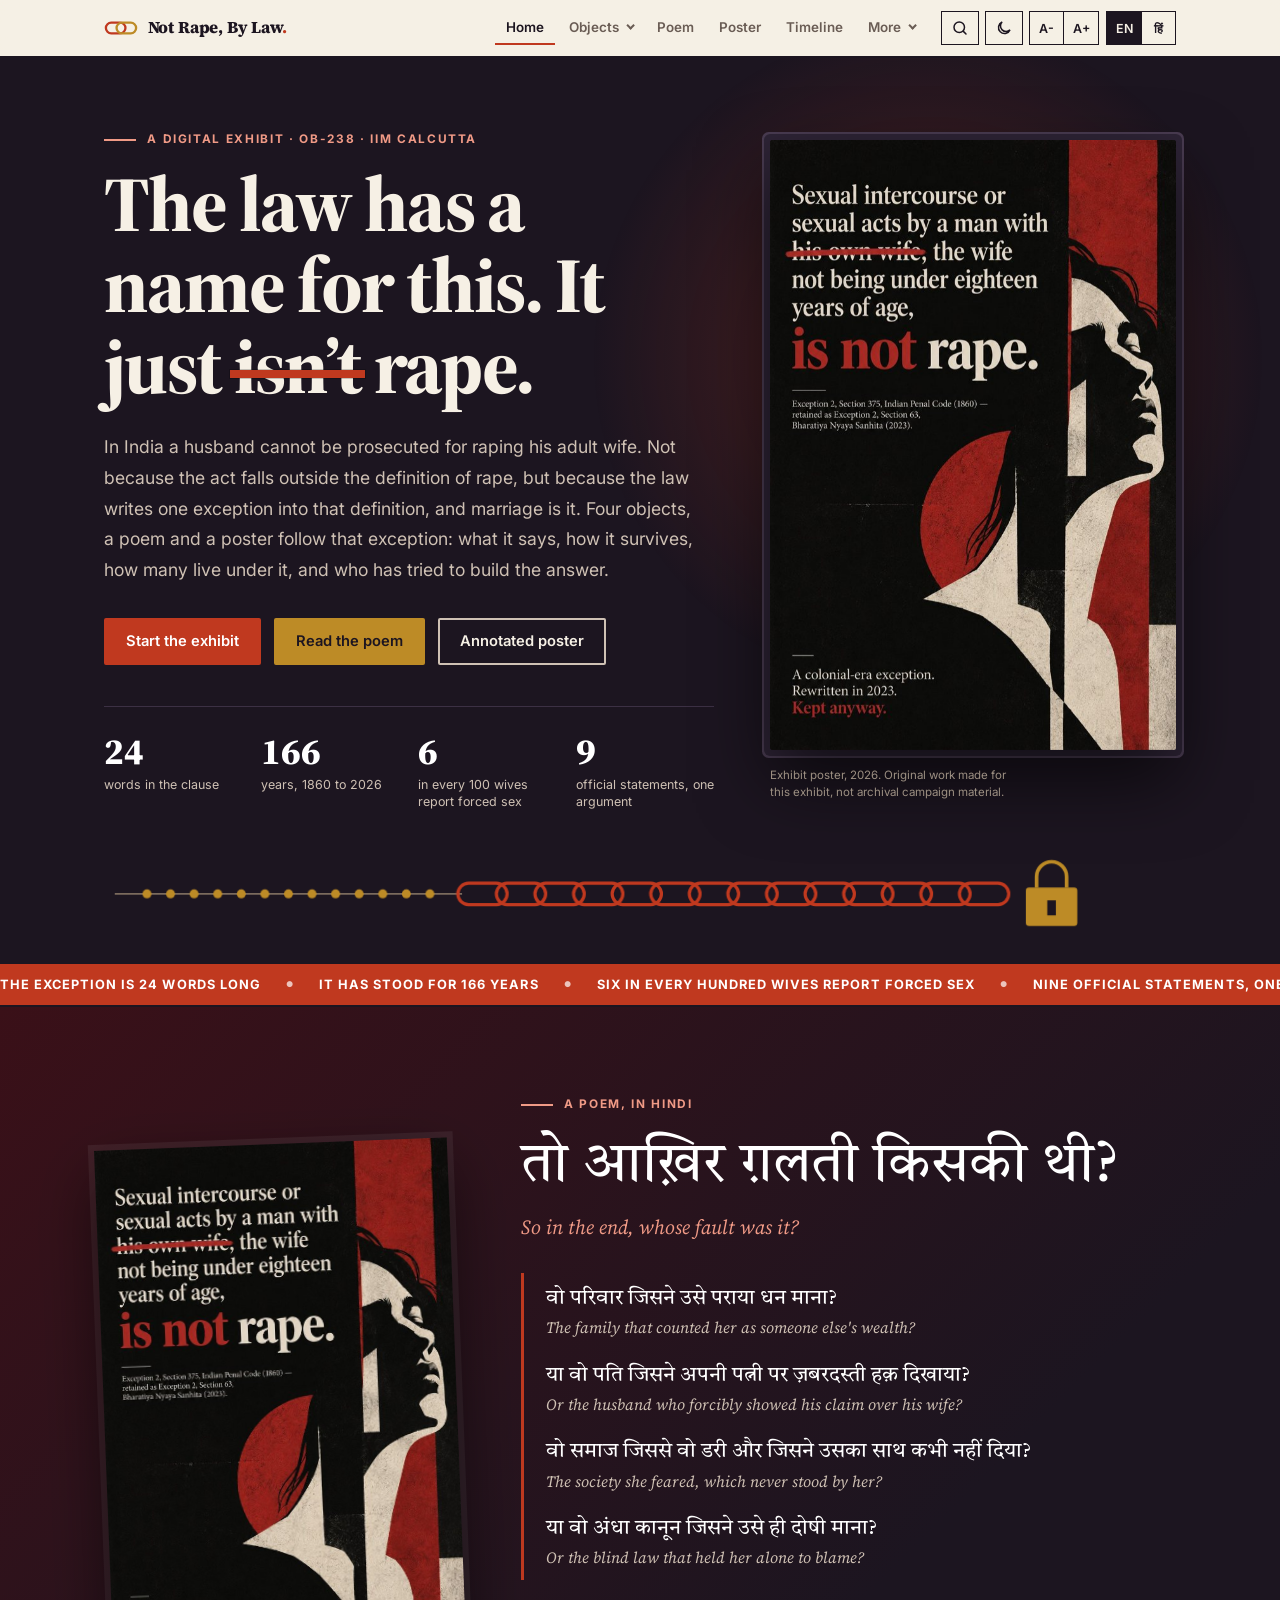
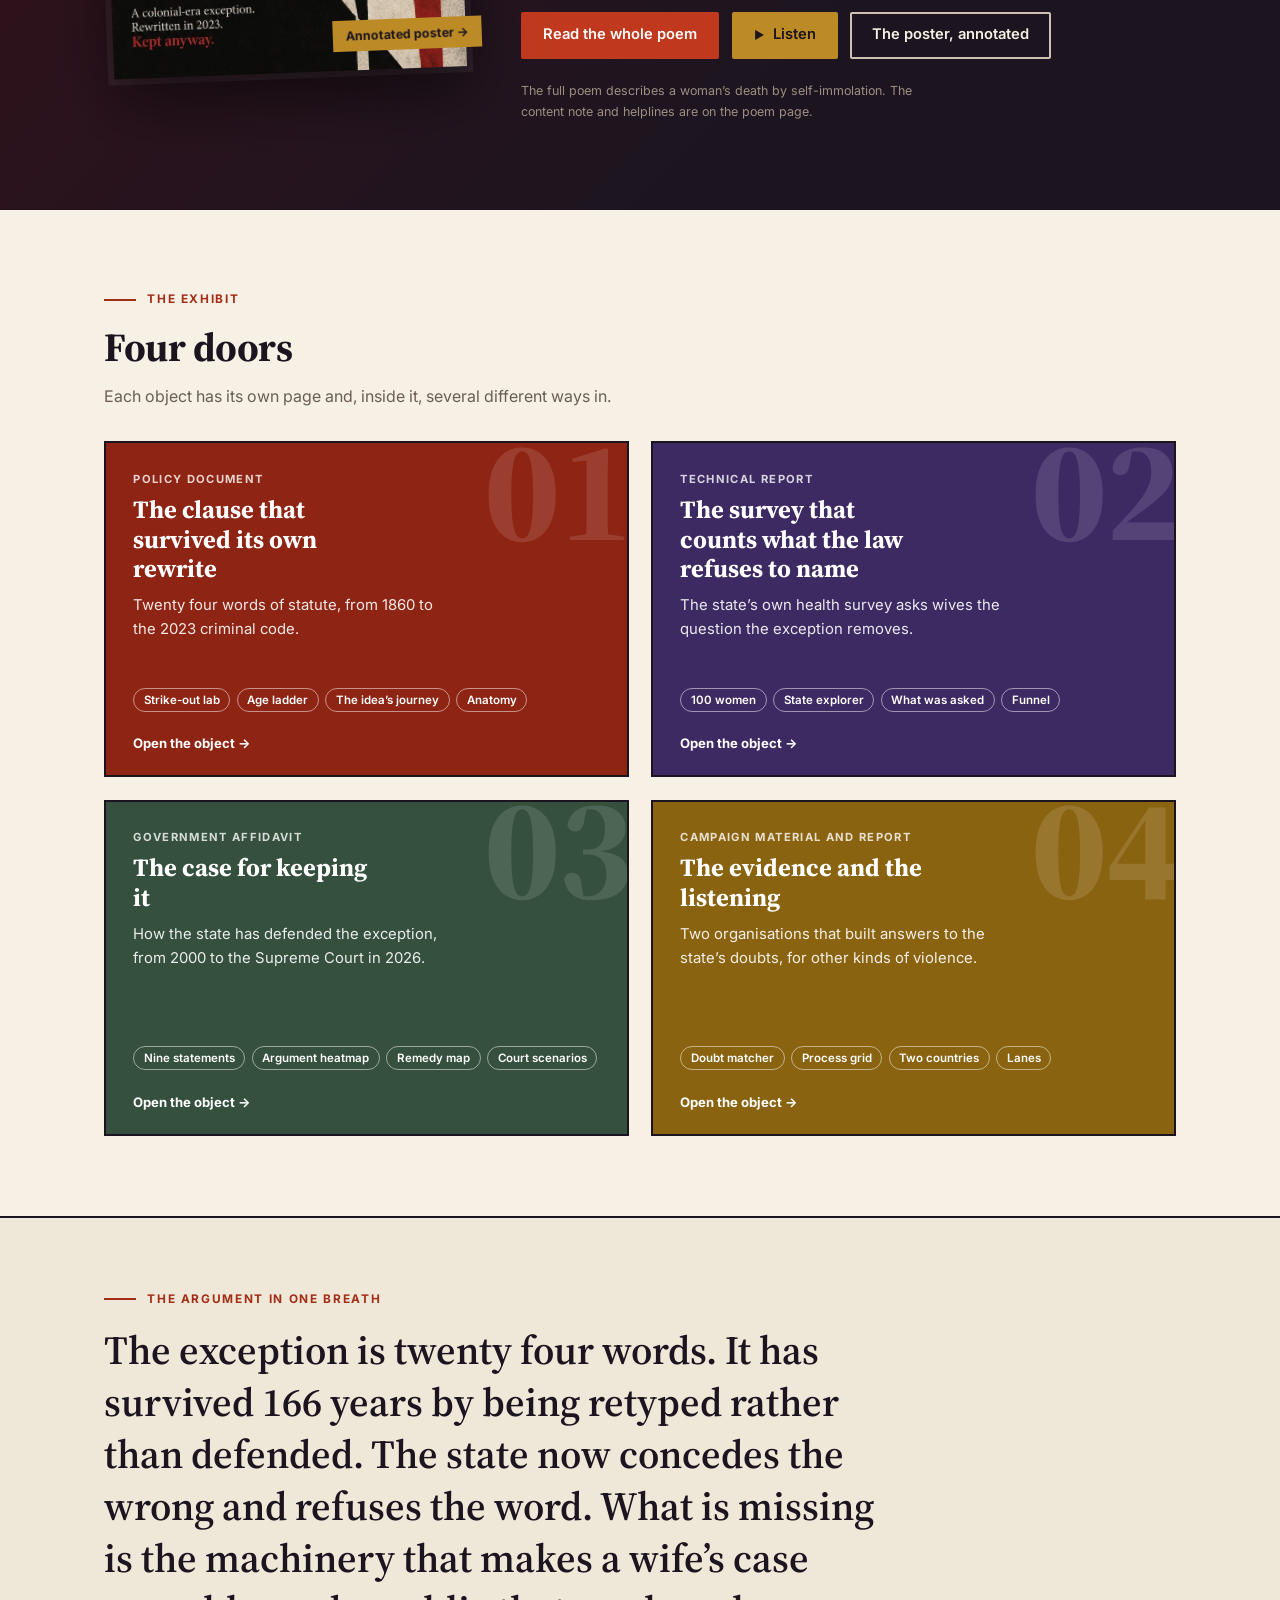
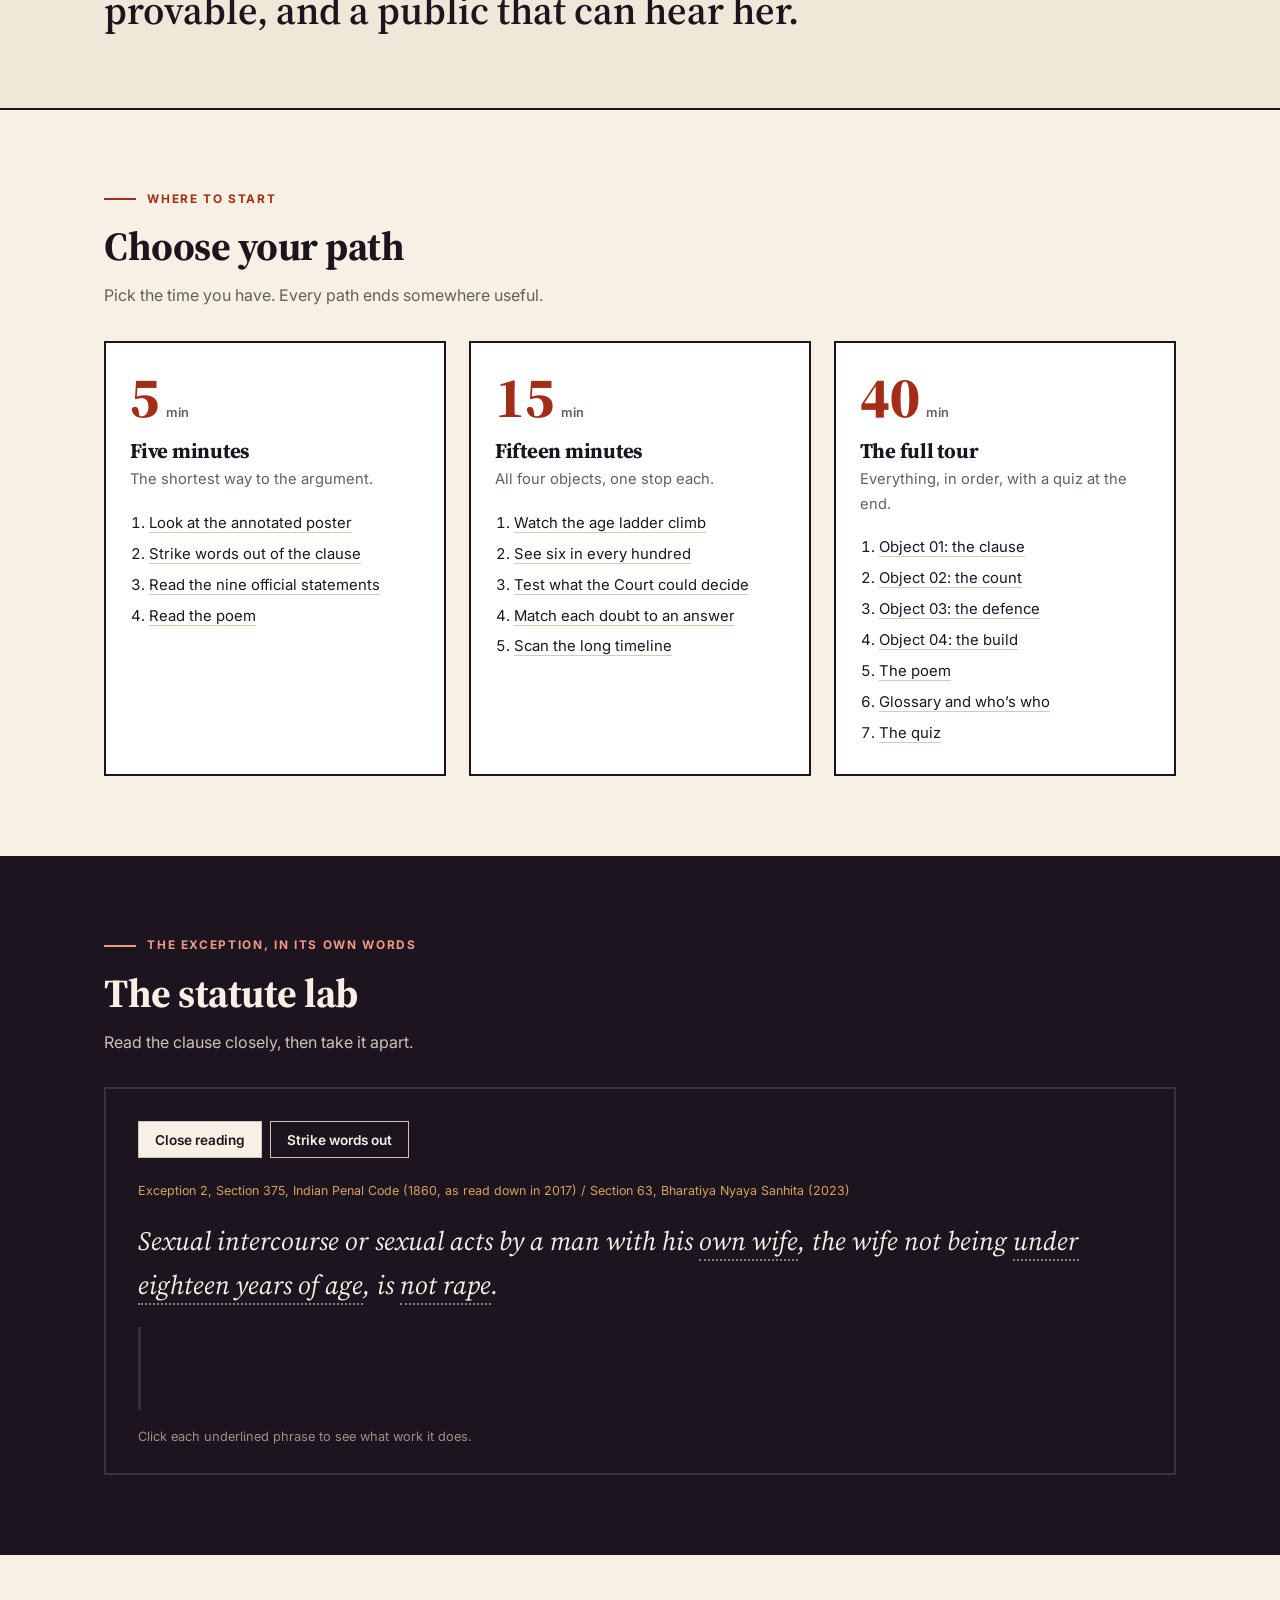
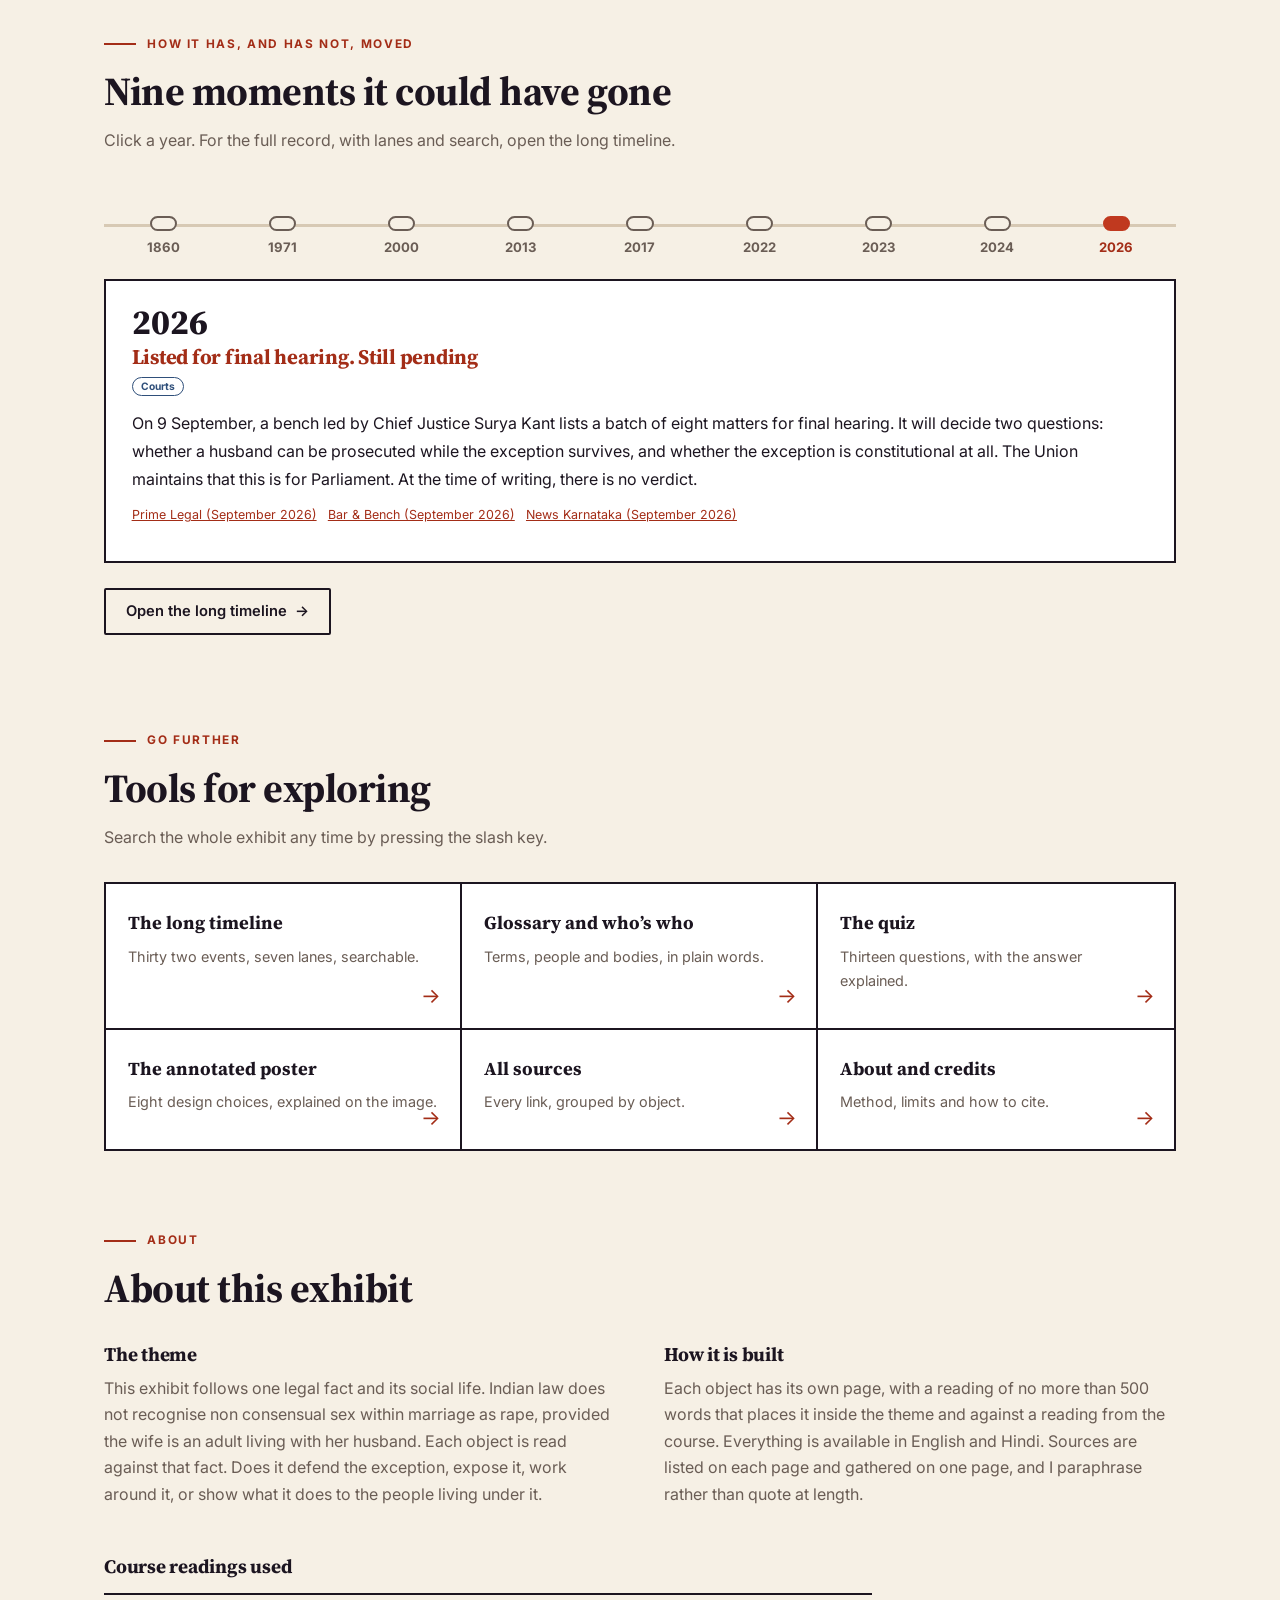
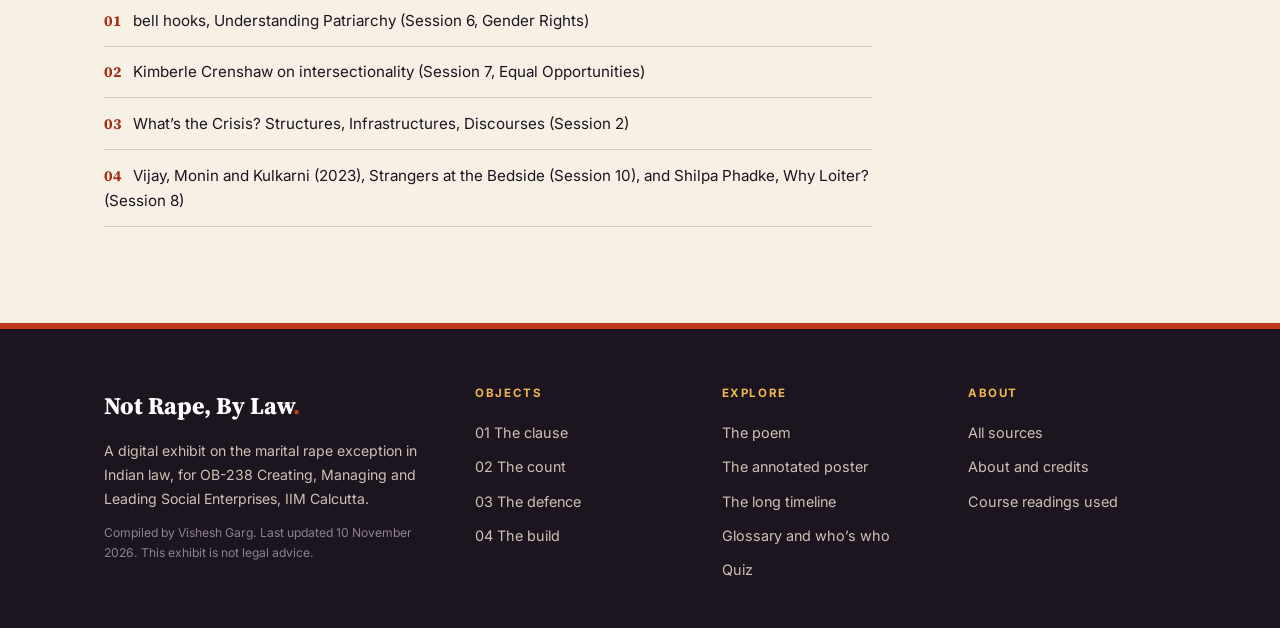
==== commit 0089f339: "Add files via upload" ====
--- a/index.html
+++ b/index.html
@@ -1,318 +1,133 @@
 <!DOCTYPE html>
-<html lang="en">
+<html lang="en" data-ui="en" data-theme="light">
 <head>
 <meta charset="UTF-8">
 <meta name="viewport" content="width=device-width, initial-scale=1, viewport-fit=cover">
-<title>Not Rape, By Law. A Digital Exhibit</title>
+<title>Not Rape, By Law. A digital exhibit</title>
+<meta name="description" content="A digital exhibit on the marital rape exception in Indian law: four objects, a poem and a poster, read against the course, in English and Hindi.">
+<meta name="theme-color" content="#1C1520">
+<link rel="canonical" href="https://visheshg36.github.io/CMLSE/">
+<meta property="og:type" content="website"><meta property="og:site_name" content="Not Rape, By Law">
+<meta property="og:title" content="Not Rape, By Law. A digital exhibit"><meta property="og:description" content="A digital exhibit on the marital rape exception in Indian law: four objects, a poem and a poster, read against the course, in English and Hindi.">
+<meta property="og:url" content="https://visheshg36.github.io/CMLSE/"><meta property="og:image" content="https://visheshg36.github.io/CMLSE/poster.jpg">
+<meta name="twitter:card" content="summary_large_image">
+<link rel="icon" href="data:image/svg+xml,%3Csvg xmlns=%27http://www.w3.org/2000/svg%27 viewBox=%270 0 32 32%27%3E%3Crect width=%2732%27 height=%2732%27 rx=%276%27 fill=%27%231C1520%27/%3E%3Crect x=%273%27 y=%2711%27 width=%2718%27 height=%2710%27 rx=%275%27 fill=%27none%27 stroke=%27%23C0391F%27 stroke-width=%272.6%27/%3E%3Crect x=%2711%27 y=%2711%27 width=%2718%27 height=%2710%27 rx=%275%27 fill=%27none%27 stroke=%27%23BD8B26%27 stroke-width=%272.6%27/%3E%3C/svg%3E">
 <link rel="preconnect" href="https://fonts.googleapis.com">
 <link rel="preconnect" href="https://fonts.gstatic.com" crossorigin>
-<link href="https://fonts.googleapis.com/css2?family=Source+Serif+4:ital,opsz,wght@0,8..60,400;0,8..60,600;0,8..60,700;1,8..60,400&family=Inter:wght@400;500;600;700&family=Tiro+Devanagari+Hindi:ital@0;1&display=swap" rel="stylesheet">
+<link href="https://fonts.googleapis.com/css2?family=Source+Serif+4:ital,opsz,wght@0,8..60,400;0,8..60,600;0,8..60,700;0,8..60,800;1,8..60,400;1,8..60,600&family=Inter:wght@400;500;600;700&family=Tiro+Devanagari+Hindi:ital@0;1&display=swap" rel="stylesheet">
 <link rel="stylesheet" href="styles.css">
+<script>(function(){var d=document.documentElement;try{var l=localStorage.getItem('exhibit-lang'),t=localStorage.getItem('exhibit-theme'),f=localStorage.getItem('exhibit-fs');d.dataset.ui=(l==='hi')?'hi':'en';if(!t&&window.matchMedia&&matchMedia('(prefers-color-scheme: dark)').matches)t='dark';d.dataset.theme=(t==='dark')?'dark':'light';if(f)d.style.setProperty('--fs',f+'%');}catch(e){d.dataset.ui='en';d.dataset.theme='light';}})();</script>
+<noscript><style>[data-lang="hi"]{display:none!important}.rv{opacity:1!important;transform:none!important}</style></noscript>
 </head>
-<body class="lang-en">
-<header class="nav">
-  <div class="nav-in">
-    <a class="brand" href="index.html">Not Rape, By Law<span class="dot">.</span></a>
-    <div class="nav-right">
-      <nav class="nav-links"><a href="index.html" class="here"><span data-lang="en">Home</span><span data-lang="hi">मुखपृष्ठ</span></a><a href="object-01.html"><span data-lang="en">01</span><span data-lang="hi">01</span></a><a href="object-02.html"><span data-lang="en">02</span><span data-lang="hi">02</span></a><a href="object-03.html"><span data-lang="en">03</span><span data-lang="hi">03</span></a><a href="index.html#about"><span data-lang="en">About</span><span data-lang="hi">परिचय</span></a></nav>
-      <div class="lang-toggle" role="group" aria-label="Language">
-        <button id="btn-en" class="on" onclick="setLang('en')">EN</button>
-        <button id="btn-hi" onclick="setLang('hi')">हिं</button>
-      </div>
-    </div>
+<body data-page="index.html" class="home">
+<a class="skip" href="#main"><span data-lang="en">Skip to content</span><span data-lang="hi">सामग्री पर जाएँ</span></a>
+<header class="hdr" id="hdr">
+ <div class="hdr-in wrap">
+  <a class="brand" href="index.html" aria-label="Not Rape, By Law. Home"><svg class="brand-mark" viewBox="0 0 38 18" width="34" height="16" fill="none" stroke-width="2.6" aria-hidden="true"><rect x="2" y="3" width="22" height="12" rx="6" stroke="#C0391F"/><rect x="14" y="3" width="22" height="12" rx="6" stroke="#BD8B26"/></svg><span class="brand-t">Not Rape, By Law<span class="dot">.</span></span></a>
+  <nav class="nav" id="nav" aria-label="Main">
+   <a class="nl on" href="index.html"><span data-lang="en">Home</span><span data-lang="hi">मुखपृष्ठ</span></a>
+   <div class="dd" data-dd><button class="nl dd-b" type="button" aria-expanded="false" aria-haspopup="true"><span data-lang="en">Objects</span><span data-lang="hi">वस्तुएँ</span></button><div class="dd-m" role="menu"><a role="menuitem" href="object-01.html"><b>01</b><span data-lang="en">The clause</span><span data-lang="hi">धारा</span></a><a role="menuitem" href="object-02.html"><b>02</b><span data-lang="en">The count</span><span data-lang="hi">गिनती</span></a><a role="menuitem" href="object-03.html"><b>03</b><span data-lang="en">The defence</span><span data-lang="hi">बचाव</span></a><a role="menuitem" href="object-04.html"><b>04</b><span data-lang="en">The build</span><span data-lang="hi">निर्माण</span></a></div></div>
+   <a class="nl" href="poem.html"><span data-lang="en">Poem</span><span data-lang="hi">कविता</span></a>
+   <a class="nl" href="poster.html"><span data-lang="en">Poster</span><span data-lang="hi">पोस्टर</span></a>
+   <a class="nl" href="timeline.html"><span data-lang="en">Timeline</span><span data-lang="hi">समयरेखा</span></a>
+   <div class="dd" data-dd><button class="nl dd-b" type="button" aria-expanded="false" aria-haspopup="true"><span data-lang="en">More</span><span data-lang="hi">और</span></button><div class="dd-m" role="menu"><a role="menuitem" href="glossary.html"><span data-lang="en">Glossary and who’s who</span><span data-lang="hi">शब्दावली और कौन-कौन</span></a><a role="menuitem" href="quiz.html"><span data-lang="en">Quiz</span><span data-lang="hi">क्विज़</span></a><a role="menuitem" href="sources.html"><span data-lang="en">Sources</span><span data-lang="hi">स्रोत</span></a><a role="menuitem" href="about.html"><span data-lang="en">About and credits</span><span data-lang="hi">परिचय और श्रेय</span></a></div></div>
+  </nav>
+  <div class="tools">
+   <button class="tb" id="b-search" type="button" aria-label="Search the exhibit" title="Search (press /)"><svg viewBox="0 0 24 24" width="18" height="18" fill="none" stroke="currentColor" stroke-width="2" stroke-linecap="round" aria-hidden="true"><circle cx="11" cy="11" r="7"/><path d="M20 20l-3.5-3.5"/></svg></button>
+   <button class="tb" id="b-theme" type="button" aria-label="Switch light and dark" title="Light or dark"><svg viewBox="0 0 24 24" width="18" height="18" fill="none" stroke="currentColor" stroke-width="2" stroke-linecap="round" aria-hidden="true"><path d="M20 14.5A8 8 0 1 1 9.5 4a6.5 6.5 0 0 0 10.5 10.5z"/></svg></button>
+   <div class="fs" role="group" aria-label="Text size"><button id="b-fsm" type="button" aria-label="Smaller text">A-</button><button id="b-fsp" type="button" aria-label="Larger text">A+</button></div>
+   <div class="lang" role="group" aria-label="Language"><button id="btn-en" type="button">EN</button><button id="btn-hi" type="button">हिं</button></div>
+   <button class="burger" id="b-burger" type="button" aria-label="Menu" aria-expanded="false" aria-controls="nav"><span></span><span></span><span></span></button>
   </div>
+ </div>
+ <div class="prog" id="prog" aria-hidden="true"></div>
 </header>
-<main id="top">
-<section class="hero">
-  <div class="wrap">
-    <div class="hero-grid">
-      <div>
-        <p class="kicker">
-          <span data-lang="en">A digital exhibit, added to through the term</span>
-          <span data-lang="hi">एक डिजिटल प्रदर्शनी, जो पूरे सत्र में बढ़ती रहेगी</span>
-        </p>
-        <h1 data-lang="en">The law has a name for this. It just isn't rape.</h1>
-        <h1 data-lang="hi">कानून के पास इसका एक नाम है। बस वह नाम बलात्कार नहीं है।</h1>
-        <p class="lede" data-lang="en">
-          In India a husband cannot be prosecuted for raping his adult wife. Not because
-          the act falls outside the definition of rape, but because the law writes one
-          exception into that definition, and marriage is it. This exhibit collects the
-          documents, images and numbers that sit around that exception: what it says,
-          where it came from, who has fought it, and what it costs.
-        </p>
-        <p class="lede" data-lang="hi">
-          भारत में किसी पति पर अपनी वयस्क पत्नी के बलात्कार का मुकदमा नहीं चलाया जा सकता। इसलिए
-          नहीं कि वह कृत्य बलात्कार की परिभाषा से बाहर है, बल्कि इसलिए कि कानून उस परिभाषा में एक
-          अपवाद लिख देता है, और वह अपवाद है विवाह। यह प्रदर्शनी उन दस्तावेज़ों, तस्वीरों और आँकड़ों
-          को एकत्र करती है जो इस अपवाद के इर्द-गिर्द खड़े हैं: यह क्या कहता है, कहाँ से आया, किसने
-          इससे लड़ाई लड़ी, और इसकी कीमत कौन चुकाता है।
-        </p>
-      </div>
-      <div class="hero-poster">
-        <img src="poster.jpg" alt="Poster showing the text of Exception 2 to Section 375, with the phrase 'his own wife' struck through and the words 'is not rape' set large.">
-        <p class="poster-cap">
-          <span data-lang="en">Exhibit poster, 2026. Original work made for this exhibit, not archival campaign material.</span>
-          <span data-lang="hi">प्रदर्शनी पोस्टर, 2026। इस प्रदर्शनी के लिए बनाई गई मौलिक कृति, कोई पुरालेखीय अभियान सामग्री नहीं।</span>
-        </p>
-      </div>
-    </div>
+<main id="main">
+<section class="hero" id="top">
+ <div class="hero-glow" aria-hidden="true"></div>
+ <div class="wrap hero-grid">
+  <div class="hero-copy">
+   <p class="eyebrow dark"><span data-lang="en">A digital exhibit &middot; OB-238 &middot; IIM Calcutta</span><span data-lang="hi">एक डिजिटल प्रदर्शनी &middot; OB-238 &middot; आईआईएम कलकत्ता</span></p>
+   <h1><span data-lang="en">The law has a name for this. It just <span class="strike">isn’t</span> rape.</span><span data-lang="hi">कानून के पास इसका एक नाम है। बस वह नाम बलात्कार <span class="strike">नहीं</span> है।</span></h1>
+   <p class="lede" data-lang="en">In India a husband cannot be prosecuted for raping his adult wife. Not because the act falls outside the definition of rape, but because the law writes one exception into that definition, and marriage is it. Four objects, a poem and a poster follow that exception: what it says, how it survives, how many live under it, and who has tried to build the answer.</p><p class="lede" data-lang="hi">भारत में किसी पति पर अपनी वयस्क पत्नी के बलात्कार का मुकदमा नहीं चलाया जा सकता। इसलिए नहीं कि वह कृत्य बलात्कार की परिभाषा से बाहर है, बल्कि इसलिए कि कानून उस परिभाषा में एक अपवाद लिख देता है, और वह अपवाद है विवाह। चार वस्तुएँ, एक कविता और एक पोस्टर इस अपवाद का पीछा करते हैं: यह क्या कहता है, कैसे बचा रहता है, कितनी महिलाएँ इसके नीचे जीती हैं, और किसने इसका जवाब बनाने की कोशिश की।</p>
+   <div class="cta">
+    <a class="btn" href="#objects"><span data-lang="en">Start the exhibit</span><span data-lang="hi">प्रदर्शनी शुरू करें</span></a>
+    <a class="btn alt" href="poem.html"><span data-lang="en">Read the poem</span><span data-lang="hi">कविता पढ़ें</span></a>
+    <a class="btn ghost" href="poster.html"><span data-lang="en">Annotated poster</span><span data-lang="hi">टिप्पणी-सहित पोस्टर</span></a>
+   </div>
+   <ul class="hero-facts">
+    <li><b data-count="24">24</b><span><span data-lang="en">words in the clause</span><span data-lang="hi">शब्द धारा में</span></span></li>
+    <li><b data-count="166">166</b><span><span data-lang="en">years, 1860 to 2026</span><span data-lang="hi">साल, 1860 से 2026</span></span></li>
+    <li><b data-count="6">6</b><span><span data-lang="en">in every 100 wives report forced sex</span><span data-lang="hi">हर 100 पत्नियों में ज़बरदस्ती संबंध बताती हैं</span></span></li>
+    <li><b data-count="9">9</b><span><span data-lang="en">official statements, one argument</span><span data-lang="hi">आधिकारिक बयान, एक तर्क</span></span></li>
+   </ul>
   </div>
-</section>
-
-<div class="chainband">
-  <svg viewBox="0 0 1000 70" role="img" aria-label="A mangalsutra thread whose beads turn into chain links and end in a closed padlock.">
-    <line x1="10" y1="35" x2="330" y2="35" stroke="#7A6A5C" stroke-width="1.5"/>
-    <g fill="#BD8B26">
-      <circle cx="40" cy="35" r="4"/><circle cx="62" cy="35" r="4"/><circle cx="84" cy="35" r="4"/>
-      <circle cx="106" cy="35" r="4"/><circle cx="128" cy="35" r="4"/><circle cx="150" cy="35" r="4"/>
-      <circle cx="172" cy="35" r="4"/><circle cx="194" cy="35" r="4"/><circle cx="216" cy="35" r="4"/>
-      <circle cx="238" cy="35" r="4"/><circle cx="260" cy="35" r="4"/><circle cx="282" cy="35" r="4"/>
-      <circle cx="304" cy="35" r="4"/>
-    </g>
-    <g fill="none" stroke="#C0391F" stroke-width="3">
-      <rect x="330" y="26" width="46" height="18" rx="9"/>
-      <rect x="366" y="26" width="46" height="18" rx="9"/>
-      <rect x="402" y="26" width="46" height="18" rx="9"/>
-      <rect x="438" y="26" width="46" height="18" rx="9"/>
-      <rect x="474" y="26" width="46" height="18" rx="9"/>
-      <rect x="510" y="26" width="46" height="18" rx="9"/>
-      <rect x="546" y="26" width="46" height="18" rx="9"/>
-      <rect x="582" y="26" width="46" height="18" rx="9"/>
-      <rect x="618" y="26" width="46" height="18" rx="9"/>
-      <rect x="654" y="26" width="46" height="18" rx="9"/>
-      <rect x="690" y="26" width="46" height="18" rx="9"/>
-      <rect x="726" y="26" width="46" height="18" rx="9"/>
-      <rect x="762" y="26" width="46" height="18" rx="9"/>
-      <rect x="798" y="26" width="46" height="18" rx="9"/>
-    </g>
-    <g stroke="#BD8B26" stroke-width="3" fill="none">
-      <path d="M862 30 v-8 a12 12 0 0 1 24 0 v8"/>
-    </g>
-    <rect x="854" y="30" width="40" height="30" fill="#BD8B26"/>
-    <rect x="871" y="40" width="6" height="12" fill="#1C1520"/>
-  </svg>
-  <p class="motif-cap">
-    <span data-lang="en">Motif: the marriage thread continues as chain and closes in a lock. Marriage is the point at which the law stops asking about consent.</span>
-    <span data-lang="hi">प्रतीक: विवाह का धागा आगे चलकर ज़ंजीर बनता है और एक ताले पर जाकर बंद हो जाता है। विवाह ही वह बिंदु है जहाँ कानून सहमति पूछना बंद कर देता है।</span>
-  </p>
+  <figure class="poster-card" data-tilt>
+   <img src="poster-sm.jpg" srcset="poster-sm.jpg 640w, poster.jpg 1024w" sizes="(max-width: 900px) 70vw, 420px" width="640" height="960" alt="Poster: the text of Exception 2 with the phrase his own wife struck through in red and the words is not rape set large.">
+   <figcaption><span data-lang="en">Exhibit poster, 2026. Original work made for this exhibit, not archival campaign material.</span><span data-lang="hi">प्रदर्शनी पोस्टर, 2026। इस प्रदर्शनी के लिए बनाई गई मौलिक कृति, कोई पुरालेखीय अभियान सामग्री नहीं।</span></figcaption>
+  </figure>
+ </div>
+ <div class="wrap hero-chain-wrap"><svg class="hero-chain" viewBox="0 0 1000 80" preserveAspectRatio="xMidYMid meet" role="img" aria-label="A mangalsutra thread whose beads turn into chain links and end in a closed padlock.">
+ <line x1="10" y1="40" x2="334" y2="40" class="thread"/>
+ <circle cx="40" cy="40" r="4.2" class="bd" style="--i:0"/><circle cx="62" cy="40" r="4.2" class="bd" style="--i:1"/><circle cx="84" cy="40" r="4.2" class="bd" style="--i:2"/><circle cx="106" cy="40" r="4.2" class="bd" style="--i:3"/><circle cx="128" cy="40" r="4.2" class="bd" style="--i:4"/><circle cx="150" cy="40" r="4.2" class="bd" style="--i:5"/><circle cx="172" cy="40" r="4.2" class="bd" style="--i:6"/><circle cx="194" cy="40" r="4.2" class="bd" style="--i:7"/><circle cx="216" cy="40" r="4.2" class="bd" style="--i:8"/><circle cx="238" cy="40" r="4.2" class="bd" style="--i:9"/><circle cx="260" cy="40" r="4.2" class="bd" style="--i:10"/><circle cx="282" cy="40" r="4.2" class="bd" style="--i:11"/><circle cx="304" cy="40" r="4.2" class="bd" style="--i:12"/><rect x="330" y="30" width="46" height="20" rx="10" class="lk" style="--i:13"/><rect x="366" y="30" width="46" height="20" rx="10" class="lk" style="--i:14"/><rect x="402" y="30" width="46" height="20" rx="10" class="lk" style="--i:15"/><rect x="438" y="30" width="46" height="20" rx="10" class="lk" style="--i:16"/><rect x="474" y="30" width="46" height="20" rx="10" class="lk" style="--i:17"/><rect x="510" y="30" width="46" height="20" rx="10" class="lk" style="--i:18"/><rect x="546" y="30" width="46" height="20" rx="10" class="lk" style="--i:19"/><rect x="582" y="30" width="46" height="20" rx="10" class="lk" style="--i:20"/><rect x="618" y="30" width="46" height="20" rx="10" class="lk" style="--i:21"/><rect x="654" y="30" width="46" height="20" rx="10" class="lk" style="--i:22"/><rect x="690" y="30" width="46" height="20" rx="10" class="lk" style="--i:23"/><rect x="726" y="30" width="46" height="20" rx="10" class="lk" style="--i:24"/><rect x="762" y="30" width="46" height="20" rx="10" class="lk" style="--i:25"/><rect x="798" y="30" width="46" height="20" rx="10" class="lk" style="--i:26"/>
+ <g class="lock" style="--i:30"><path d="M870 34 v-10 a14 14 0 0 1 28 0 v10" class="shackle"/><rect x="860" y="34" width="48" height="36" rx="3" class="body"/><rect x="880" y="46" width="8" height="14" class="key"/></g>
+</svg></div>
+</section><div class="ticker" aria-hidden="true"><div class="tk-track"><span class="tk"><span data-lang="en">The exception is 24 words long</span><span data-lang="hi">अपवाद 24 शब्दों का है</span></span><span class="tk-d" aria-hidden="true">&#9679;</span><span class="tk"><span data-lang="en">It has stood for 166 years</span><span data-lang="hi">यह 166 साल से खड़ा है</span></span><span class="tk-d" aria-hidden="true">&#9679;</span><span class="tk"><span data-lang="en">Six in every hundred wives report forced sex</span><span data-lang="hi">हर सौ में छह पत्नियाँ ज़बरदस्ती संबंध बताती हैं</span></span><span class="tk-d" aria-hidden="true">&#9679;</span><span class="tk"><span data-lang="en">Nine official statements, one argument</span><span data-lang="hi">नौ आधिकारिक बयान, एक ही तर्क</span></span><span class="tk-d" aria-hidden="true">&#9679;</span><span class="tk"><span data-lang="en">812 One Stop Centres, no rape charge to refer into</span><span data-lang="hi">812 वन स्टॉप सेंटर, पर भेजने को बलात्कार का कोई आरोप नहीं</span></span><span class="tk-d" aria-hidden="true">&#9679;</span><span class="tk"><span data-lang="en">The Supreme Court listed the case for final hearing on 9 September 2026</span><span data-lang="hi">सर्वोच्च न्यायालय ने 9 सितंबर 2026 को मामले को अंतिम सुनवाई के लिए सूचीबद्ध किया</span></span><span class="tk-d" aria-hidden="true">&#9679;</span><span class="tk"><span data-lang="en">The exception is 24 words long</span><span data-lang="hi">अपवाद 24 शब्दों का है</span></span><span class="tk-d" aria-hidden="true">&#9679;</span><span class="tk"><span data-lang="en">It has stood for 166 years</span><span data-lang="hi">यह 166 साल से खड़ा है</span></span><span class="tk-d" aria-hidden="true">&#9679;</span><span class="tk"><span data-lang="en">Six in every hundred wives report forced sex</span><span data-lang="hi">हर सौ में छह पत्नियाँ ज़बरदस्ती संबंध बताती हैं</span></span><span class="tk-d" aria-hidden="true">&#9679;</span><span class="tk"><span data-lang="en">Nine official statements, one argument</span><span data-lang="hi">नौ आधिकारिक बयान, एक ही तर्क</span></span><span class="tk-d" aria-hidden="true">&#9679;</span><span class="tk"><span data-lang="en">812 One Stop Centres, no rape charge to refer into</span><span data-lang="hi">812 वन स्टॉप सेंटर, पर भेजने को बलात्कार का कोई आरोप नहीं</span></span><span class="tk-d" aria-hidden="true">&#9679;</span><span class="tk"><span data-lang="en">The Supreme Court listed the case for final hearing on 9 September 2026</span><span data-lang="hi">सर्वोच्च न्यायालय ने 9 सितंबर 2026 को मामले को अंतिम सुनवाई के लिए सूचीबद्ध किया</span></span><span class="tk-d" aria-hidden="true">&#9679;</span></div></div><section class="pfeat rv" id="poem-feature">
+ <div class="wrap pfeat-grid">
+  <a class="pfeat-poster" href="poster.html" aria-label="Open the annotated poster">
+   <img src="poster-sm.jpg" srcset="poster-sm.jpg 640w, poster.jpg 1024w" sizes="(max-width: 800px) 70vw, 340px" width="640" height="960" alt="Poster: the text of Exception 2 with the phrase his own wife struck through in red and the words is not rape set large." loading="lazy">
+   <span class="pf-badge"><span data-lang="en">Annotated poster &rarr;</span><span data-lang="hi">टिप्पणी-सहित पोस्टर &rarr;</span></span>
+  </a>
+  <div class="pfeat-poem" id="pf-text">
+   <p class="eyebrow dark"><span data-lang="en">A poem, in Hindi</span><span data-lang="hi">एक कविता, हिंदी में</span></p>
+   <p class="pf-q" lang="hi"><span class="hi">तो आख़िर ग़लती किसकी थी?</span></p>
+   <p class="pf-qen" data-lang="en">So in the end, whose fault was it?</p>
+   <ul class="pf-lines"><li><span class="hi" lang="hi">वो परिवार जिसने उसे पराया धन माना?</span><span class="en" data-lang="en">The family that counted her as someone else's wealth?</span></li><li><span class="hi" lang="hi">या वो पति जिसने अपनी पत्नी पर ज़बरदस्ती हक़ दिखाया?</span><span class="en" data-lang="en">Or the husband who forcibly showed his claim over his wife?</span></li><li><span class="hi" lang="hi">वो समाज जिससे वो डरी और जिसने उसका साथ कभी नहीं दिया?</span><span class="en" data-lang="en">The society she feared, which never stood by her?</span></li><li><span class="hi" lang="hi">या वो अंधा कानून जिसने उसे ही दोषी माना?</span><span class="en" data-lang="en">Or the blind law that held her alone to blame?</span></li></ul>
+   <div class="cta">
+    <a class="btn" href="poem.html"><span data-lang="en">Read the whole poem</span><span data-lang="hi">पूरी कविता पढ़ें</span></a>
+    <button type="button" class="btn alt" data-speak="pf-text" data-speak-sel=".hi" data-speak-lang="hi-IN" aria-pressed="false"><span class="sp-i" aria-hidden="true">&#9654;</span> <span data-lang="en">Listen</span><span data-lang="hi">सुनें</span></button>
+    <a class="btn ghost" href="poster.html"><span data-lang="en">The poster, annotated</span><span data-lang="hi">पोस्टर, टिप्पणी के साथ</span></a>
+   </div>
+   <p class="cn-sm"><span data-lang="en">The full poem describes a woman’s death by self-immolation. The content note and helplines are on the poem page.</span><span data-lang="hi">पूरी कविता में एक महिला की आत्मदाह से मृत्यु का वर्णन है। सूचना और हेल्पलाइन कविता वाले पृष्ठ पर हैं।</span></p>
+  </div>
+ </div>
+</section><section class="sec rv sec-doors" id="objects"><div class="wrap "><div class="sec-head"><p class="eyebrow"><span data-lang="en">The exhibit</span><span data-lang="hi">प्रदर्शनी</span></p><h2 data-lang="en">Four doors</h2><h2 data-lang="hi">चार दरवाज़े</h2><p class="sub" data-lang="en">Each object has its own page and, inside it, several different ways in.</p><p class="sub" data-lang="hi">हर वस्तु का अपना पृष्ठ है और उसके भीतर कई अलग-अलग रास्ते हैं।</p></div><div class="doors"><a class="door d1 rv" href="object-01.html"><span class="door-n" aria-hidden="true">01</span><span class="door-k"><span data-lang="en">Policy document</span><span data-lang="hi">नीति दस्तावेज़</span></span>
+ <span class="door-t" data-lang="en">The clause that survived its own rewrite</span><span class="door-t" data-lang="hi">वह धारा जो अपने ही पुनर्लेखन से बच निकली</span><span class="door-x" data-lang="en">Twenty four words of statute, from 1860 to the 2023 criminal code.</span><span class="door-x" data-lang="hi">कानून के चौबीस शब्द, 1860 से 2023 की आपराधिक संहिता तक।</span><ul class="door-in"><li><span data-lang="en">Strike-out lab</span><span data-lang="hi">शब्द काटने की प्रयोगशाला</span></li><li><span data-lang="en">Age ladder</span><span data-lang="hi">आयु की सीढ़ी</span></li><li><span data-lang="en">The idea’s journey</span><span data-lang="hi">विचार की यात्रा</span></li><li><span data-lang="en">Anatomy</span><span data-lang="hi">विश्लेषण</span></li></ul><span class="door-go"><span data-lang="en">Open the object</span><span data-lang="hi">वस्तु खोलें</span> &rarr;</span></a><a class="door d2 rv" href="object-02.html"><span class="door-n" aria-hidden="true">02</span><span class="door-k"><span data-lang="en">Technical report</span><span data-lang="hi">तकनीकी रिपोर्ट</span></span>
+ <span class="door-t" data-lang="en">The survey that counts what the law refuses to name</span><span class="door-t" data-lang="hi">वह सर्वेक्षण जो उसे गिनता है जिसे कानून नाम नहीं देता</span><span class="door-x" data-lang="en">The state’s own health survey asks wives the question the exception removes.</span><span class="door-x" data-lang="hi">राज्य का अपना स्वास्थ्य सर्वेक्षण पत्नियों से वह सवाल पूछता है जिसे अपवाद हटा देता है।</span><ul class="door-in"><li><span data-lang="en">100 women</span><span data-lang="hi">100 महिलाएँ</span></li><li><span data-lang="en">State explorer</span><span data-lang="hi">राज्य-दर-राज्य</span></li><li><span data-lang="en">What was asked</span><span data-lang="hi">क्या पूछा गया</span></li><li><span data-lang="en">Funnel</span><span data-lang="hi">फ़नल</span></li></ul><span class="door-go"><span data-lang="en">Open the object</span><span data-lang="hi">वस्तु खोलें</span> &rarr;</span></a><a class="door d3 rv" href="object-03.html"><span class="door-n" aria-hidden="true">03</span><span class="door-k"><span data-lang="en">Government affidavit</span><span data-lang="hi">सरकारी हलफ़नामा</span></span>
+ <span class="door-t" data-lang="en">The case for keeping it</span><span class="door-t" data-lang="hi">इसे बनाए रखने का पक्ष</span><span class="door-x" data-lang="en">How the state has defended the exception, from 2000 to the Supreme Court in 2026.</span><span class="door-x" data-lang="hi">राज्य ने 2000 से 2026 में सर्वोच्च न्यायालय तक अपवाद का बचाव कैसे किया।</span><ul class="door-in"><li><span data-lang="en">Nine statements</span><span data-lang="hi">नौ बयान</span></li><li><span data-lang="en">Argument heatmap</span><span data-lang="hi">तर्क हीटमैप</span></li><li><span data-lang="en">Remedy map</span><span data-lang="hi">उपाय का नक्शा</span></li><li><span data-lang="en">Court scenarios</span><span data-lang="hi">अदालत के परिदृश्य</span></li></ul><span class="door-go"><span data-lang="en">Open the object</span><span data-lang="hi">वस्तु खोलें</span> &rarr;</span></a><a class="door d4 rv" href="object-04.html"><span class="door-n" aria-hidden="true">04</span><span class="door-k"><span data-lang="en">Campaign material and report</span><span data-lang="hi">अभियान सामग्री और रिपोर्ट</span></span>
+ <span class="door-t" data-lang="en">The evidence and the listening</span><span class="door-t" data-lang="hi">सबूत, और सुना जाना</span><span class="door-x" data-lang="en">Two organisations that built answers to the state’s doubts, for other kinds of violence.</span><span class="door-x" data-lang="hi">दो संगठन जिन्होंने हिंसा के दूसरे रूपों के लिए राज्य के संदेहों के जवाब खड़े किए।</span><ul class="door-in"><li><span data-lang="en">Doubt matcher</span><span data-lang="hi">संदेह-मिलान</span></li><li><span data-lang="en">Process grid</span><span data-lang="hi">प्रक्रिया ग्रिड</span></li><li><span data-lang="en">Two countries</span><span data-lang="hi">दो देश</span></li><li><span data-lang="en">Lanes</span><span data-lang="hi">धाराएँ</span></li></ul><span class="door-go"><span data-lang="en">Open the object</span><span data-lang="hi">वस्तु खोलें</span> &rarr;</span></a></div></div></section><section class="thesis rv" id="thesis"><div class="wrap">
+ <p class="eyebrow dark"><span data-lang="en">The argument in one breath</span><span data-lang="hi">तर्क एक साँस में</span></p>
+ <p class="th-p" data-lang="en">The exception is twenty four words. It has survived 166 years by being retyped rather than defended. The state now concedes the wrong and refuses the word. What is missing is the machinery that makes a wife’s case provable, and a public that can hear her.</p><p class="th-p" data-lang="hi">अपवाद चौबीस शब्दों का है। यह 166 साल से इसलिए बचा है कि इसे बचाया नहीं गया, दोबारा टाइप किया गया। राज्य अब गलत को मानता है पर शब्द को नहीं। जो नहीं है वह है वह मशीनरी जो पत्नी के मामले को साबित करने योग्य बनाए, और वह जनता जो उसे सुन सके।</p>
+</div></section><section class="sec rv " id="paths"><div class="wrap "><div class="sec-head"><p class="eyebrow"><span data-lang="en">Where to start</span><span data-lang="hi">कहाँ से शुरू करें</span></p><h2 data-lang="en">Choose your path</h2><h2 data-lang="hi">अपना रास्ता चुनिए</h2><p class="sub" data-lang="en">Pick the time you have. Every path ends somewhere useful.</p><p class="sub" data-lang="hi">जितना समय है उसे चुनिए। हर रास्ता किसी काम की जगह पहुँचता है।</p></div><div class="paths"><div class="path rv"><div class="path-n"><span data-count="5">5</span><small><span data-lang="en">min</span><span data-lang="hi">मिनट</span></small></div>
+ <h3 data-lang="en">Five minutes</h3><h3 data-lang="hi">पाँच मिनट</h3><p data-lang="en">The shortest way to the argument.</p><p data-lang="hi">तर्क तक पहुँचने का सबसे छोटा रास्ता।</p><ol><li><a href="poster.html"><span data-lang="en">Look at the annotated poster</span><span data-lang="hi">टिप्पणी-सहित पोस्टर देखिए</span></a></li><li><a href="object-01.html#clause"><span data-lang="en">Strike words out of the clause</span><span data-lang="hi">धारा से शब्द काटकर देखिए</span></a></li><li><a href="object-03.html#record"><span data-lang="en">Read the nine official statements</span><span data-lang="hi">नौ आधिकारिक बयान पढ़िए</span></a></li><li><a href="poem.html"><span data-lang="en">Read the poem</span><span data-lang="hi">कविता पढ़िए</span></a></li></ol></div><div class="path rv"><div class="path-n"><span data-count="15">15</span><small><span data-lang="en">min</span><span data-lang="hi">मिनट</span></small></div>
+ <h3 data-lang="en">Fifteen minutes</h3><h3 data-lang="hi">पंद्रह मिनट</h3><p data-lang="en">All four objects, one stop each.</p><p data-lang="hi">चारों वस्तुएँ, हर एक पर एक पड़ाव।</p><ol><li><a href="object-01.html#ages"><span data-lang="en">Watch the age ladder climb</span><span data-lang="hi">आयु की सीढ़ी चढ़ते देखिए</span></a></li><li><a href="object-02.html#scale"><span data-lang="en">See six in every hundred</span><span data-lang="hi">हर सौ में छह को देखिए</span></a></li><li><a href="object-03.html#scenarios"><span data-lang="en">Test what the Court could decide</span><span data-lang="hi">देखिए अदालत क्या तय कर सकती है</span></a></li><li><a href="object-04.html#doubts"><span data-lang="en">Match each doubt to an answer</span><span data-lang="hi">हर संदेह को जवाब से मिलाइए</span></a></li><li><a href="timeline.html"><span data-lang="en">Scan the long timeline</span><span data-lang="hi">लंबी समयरेखा देखिए</span></a></li></ol></div><div class="path rv"><div class="path-n"><span data-count="40">40</span><small><span data-lang="en">min</span><span data-lang="hi">मिनट</span></small></div>
+ <h3 data-lang="en">The full tour</h3><h3 data-lang="hi">पूरा दौरा</h3><p data-lang="en">Everything, in order, with a quiz at the end.</p><p data-lang="hi">सब कुछ, क्रम से, और अंत में एक क्विज़।</p><ol><li><a href="object-01.html"><span data-lang="en">Object 01: the clause</span><span data-lang="hi">वस्तु 01: धारा</span></a></li><li><a href="object-02.html"><span data-lang="en">Object 02: the count</span><span data-lang="hi">वस्तु 02: गिनती</span></a></li><li><a href="object-03.html"><span data-lang="en">Object 03: the defence</span><span data-lang="hi">वस्तु 03: बचाव</span></a></li><li><a href="object-04.html"><span data-lang="en">Object 04: the build</span><span data-lang="hi">वस्तु 04: निर्माण</span></a></li><li><a href="poem.html"><span data-lang="en">The poem</span><span data-lang="hi">कविता</span></a></li><li><a href="glossary.html"><span data-lang="en">Glossary and who’s who</span><span data-lang="hi">शब्दावली और कौन-कौन</span></a></li><li><a href="quiz.html"><span data-lang="en">The quiz</span><span data-lang="hi">क्विज़</span></a></li></ol></div></div></div></section><section class="sec rv sec-dark" id="statute"><div class="wrap "><div class="sec-head"><p class="eyebrow"><span data-lang="en">The exception, in its own words</span><span data-lang="hi">अपवाद, उसके अपने शब्दों में</span></p><h2 data-lang="en">The statute lab</h2><h2 data-lang="hi">संविधि की प्रयोगशाला</h2><p class="sub" data-lang="en">Read the clause closely, then take it apart.</p><p class="sub" data-lang="hi">धारा को ध्यान से पढ़िए, फिर उसे खोलकर देखिए।</p></div><div class="w statute" data-widget="statute" data-src="d-statute" id="w-statute" ></div><script type="application/json" id="d-statute">{"phrases": {"en": [{"t": "Sexual intercourse or sexual acts by a man with his "}, {"t": "own wife", "k": "wife"}, {"t": ", the wife not being "}, {"t": "under eighteen years of age", "k": "age"}, {"t": ", is "}, {"t": "not rape", "k": "not"}, {"t": "."}], "hi": [{"t": "किसी पुरुष द्वारा "}, {"t": "अपनी ही पत्नी", "k": "wife"}, {"t": " के साथ संभोग या यौन कृत्य, जबकि पत्नी "}, {"t": "अठारह वर्ष से कम आयु की न हो", "k": "age"}, {"t": ", "}, {"t": "बलात्कार नहीं है", "k": "not"}, {"t": "।"}]}, "notes": {"wife": {"en": "This phrase does the exception's work. It does not say consenting adult, or partner. It says wife. The exemption is triggered by a marriage, not by consent, which is the test the rest of the section uses.", "hi": "यही वाक्यांश अपवाद का काम करता है। इसमें सहमति देने वाला वयस्क या साथी नहीं लिखा। लिखा है पत्नी। यह छूट विवाह से सक्रिय होती है, सहमति से नहीं, जबकि धारा बाकी हर जगह सहमति की ही कसौटी लगाती है।"}, "age": {"en": "Independent Thought v. Union of India (2017) forced this number up from fifteen to eighteen. The Court read down the age and left the exception standing. An adult wife who lives with her husband still cannot bring a rape charge against him.", "hi": "इंडिपेंडेंट थॉट बनाम भारत संघ (2017) ने इस संख्या को पंद्रह से अठारह कराया। अदालत ने आयु सीमित पढ़ी और अपवाद को यथावत छोड़ा। जो वयस्क पत्नी पति के साथ रहती है, वह आज भी उस पर बलात्कार का आरोप नहीं लगा सकती।"}, "not": {"en": "This is the legal outcome. An act that would be rape under every other clause becomes, through these two words, not rape. The husband can still face other charges, such as cruelty, and a wife who lives separately is covered by a separate offence with a lighter sentence.", "hi": "यही कानूनी परिणाम है। जो कृत्य हर दूसरे खंड के तहत बलात्कार होता, वह इन दो शब्दों से बलात्कार नहीं रह जाता। पति पर क्रूरता जैसे दूसरे आरोप अब भी लग सकते हैं, और अलग रह रही पत्नी के लिए एक अलग, हल्की सज़ा वाला अपराध है।"}}, "words": {"en": ["Sexual", "intercourse", "or", "sexual", "acts", "by", "a", "man", "with", "his", "own", "wife,", "the", "wife", "not", "being", "under", "eighteen", "years", "of", "age,", "is", "not", "rape."], "hi": ["किसी", "पुरुष", "द्वारा", "अपनी", "ही", "पत्नी", "के", "साथ", "संभोग", "या", "यौन", "कृत्य,", "जबकि", "पत्नी", "अठारह", "वर्ष", "से", "कम", "आयु", "की", "न", "हो,", "बलात्कार", "नहीं", "है।"]}, "flip": {"en": 22, "hi": 23}, "ui": {"tab1": {"en": "Close reading", "hi": "ध्यान से पढ़ना"}, "tab2": {"en": "Strike words out", "hi": "शब्द काटिए"}, "hint1": {"en": "Click each underlined phrase to see what work it does.", "hi": "हर रेखांकित वाक्यांश पर क्लिक करके देखिए कि वह क्या काम करता है।"}, "hint2": {"en": "Click words to strike them out and see what is left. The clause is one word away from the opposite sentence.", "hi": "शब्दों पर क्लिक करके उन्हें काटिए और देखिए क्या बचता है। धारा विपरीत वाक्य से केवल एक शब्द दूर है।"}, "reset": {"en": "Reset", "hi": "फिर से"}, "copy": {"en": "Copy my sentence", "hi": "मेरा वाक्य कॉपी करें"}, "flip": {"en": "Strike the negation", "hi": "नकार को काटिए"}, "left": {"en": "What is left", "hi": "जो बचा"}, "flipnote": {"en": "With the negation struck, the clause says the opposite of what the law says. Nothing else had to change.", "hi": "नकार के कटने पर धारा वही कहती है जो कानून कहता है उसके ठीक उलट। और कुछ बदलना नहीं पड़ा।"}, "none": {"en": "Nothing is left. That is not what the law does either: it keeps the words and removes the meaning.", "hi": "कुछ नहीं बचा। कानून भी यह नहीं करता: वह शब्द रखता है और अर्थ हटा देता है।"}, "copied": {"en": "Copied", "hi": "कॉपी हो गया"}}}</script></div></section><section class="sec rv " id="timeline"><div class="wrap "><div class="sec-head"><p class="eyebrow"><span data-lang="en">How it has, and has not, moved</span><span data-lang="hi">यह कितना बदला, और कितना नहीं</span></p><h2 data-lang="en">Nine moments it could have gone</h2><h2 data-lang="hi">नौ मौके जब यह हट सकता था</h2><p class="sub" data-lang="en">Click a year. For the full record, with lanes and search, open the long timeline.</p><p class="sub" data-lang="hi">किसी वर्ष पर क्लिक कीजिए। लेन और खोज के साथ पूरे रिकॉर्ड के लिए लंबी समयरेखा खोलिए।</p></div><div class="w tl-compact" data-widget="timeline" data-src="d-tl-home" id="w-tl-home" ></div><script type="application/json" id="d-tl-home">{"events": [{"id": "ipc1860", "y": "1860", "k": 1860, "lanes": ["law"], "title": {"en": "The exception is written", "hi": "अपवाद लिखा जाता है"}, "body": {"en": "The Indian Penal Code defines rape in Section 375 and, in the same section, exempts a husband from prosecution for non consensual sex with his wife above a stated age. It is drafted under colonial law that treated a wife as having given permanent consent at marriage. The wife had to be at least ten for the husband to be exempt.", "hi": "भारतीय दंड संहिता धारा 375 में बलात्कार को परिभाषित करती है और उसी धारा में पति को एक निश्चित आयु से ऊपर की पत्नी के साथ बिना सहमति के संबंध पर मुकदमे से छूट देती है। यह उस औपनिवेशिक कानून के तहत लिखा गया जो मानता था कि विवाह के साथ पत्नी ने स्थायी सहमति दे दी है। पति को छूट तभी थी जब पत्नी कम से कम दस वर्ष की हो।"}, "src": [["Business Standard on Independent Thought (2017)", "https://www.business-standard.com/amp/article/current-affairs/sex-with-minor-wife-10-yrs-in-1860-to-18-now-how-marital-rape-law-changed-117101101297_1.html"], ["ThePrint, From 10 to 18 years", "https://theprint.in/india/from-10-to-18-years-a-look-at-history-of-age-of-consent/1783791/"]], "home": true, "tag": null}, {"id": "lc42", "y": "1971", "k": 1971, "lanes": ["law", "state"], "title": {"en": "The Law Commission looks, and says nothing", "hi": "विधि आयोग देखता है, और कुछ नहीं कहता"}, "body": {"en": "The 42nd Report of the Law Commission discusses the presumption of consent between a husband and wife living together. It makes no recommendation on whether the exception should stay or go.", "hi": "विधि आयोग की 42वीं रिपोर्ट साथ रह रहे पति-पत्नी के बीच सहमति की धारणा पर चर्चा करती है। अपवाद रहे या हटे, इस पर वह कोई सिफ़ारिश नहीं करती।"}, "src": [["BehanBox, A Colonial Vestige (2022)", "https://behanbox.com/2022/02/01/a-colonial-vestige-why-marital-rape-exception-has-become-untenable/"]], "home": true, "tag": null}, {"id": "lc172", "y": "2000", "k": 2000, "lanes": ["law", "state"], "title": {"en": "The Law Commission says no", "hi": "विधि आयोग मना करता है"}, "body": {"en": "The 172nd Report hears the argument that there is no reason to shield marital rape when other spousal violence is already a crime. It rejects the argument, warning that criminalising it would interfere too much with the institution of marriage.", "hi": "172वीं रिपोर्ट के सामने यह तर्क आता है कि जब पति-पत्नी के बीच की बाकी हिंसा अपराध है, तो वैवाहिक बलात्कार को बचाने का कोई कारण नहीं। आयोग इसे खारिज करता है, यह चेतावनी देकर कि इससे विवाह संस्था में बहुत अधिक हस्तक्षेप होगा।"}, "src": [["BehanBox, A Colonial Vestige (2022)", "https://behanbox.com/2022/02/01/a-colonial-vestige-why-marital-rape-exception-has-become-untenable/"]], "home": true, "tag": null}, {"id": "verma", "y": "2013", "k": 2013, "lanes": ["law", "state"], "title": {"en": "Verma Committee says repeal. Parliament declines", "hi": "वर्मा समिति कहती है हटाओ। संसद नहीं मानती"}, "body": {"en": "After the 2012 Delhi gang rape case, the Justice J.S. Verma Committee recommends deleting the exception and says marriage cannot be a shield on the question of consent. The Parliamentary Standing Committee on Home Affairs refuses, saying the family system would come under stress. The 2013 amendment widens the rape law and leaves Exception 2 untouched.", "hi": "2012 के दिल्ली सामूहिक बलात्कार मामले के बाद न्यायमूर्ति जे.एस. वर्मा समिति अपवाद हटाने की सिफ़ारिश करती है और कहती है कि सहमति के सवाल पर विवाह ढाल नहीं बन सकता। गृह मामलों की संसदीय स्थायी समिति यह कहकर मना कर देती है कि इससे पारिवारिक व्यवस्था पर दबाव पड़ेगा। 2013 का संशोधन बलात्कार कानून को चौड़ा करता है और अपवाद 2 को छोड़ देता है।"}, "src": [["BehanBox, A Colonial Vestige (2022)", "https://behanbox.com/2022/02/01/a-colonial-vestige-why-marital-rape-exception-has-become-untenable/"]], "home": true, "tag": null}, {"id": "indthought", "y": "2017", "k": 2017, "lanes": ["courts"], "title": {"en": "Independent Thought v. Union of India", "hi": "इंडिपेंडेंट थॉट बनाम भारत संघ"}, "body": {"en": "The Supreme Court holds that the exception cannot apply where the wife is under 18. This closes a gap for minors. The Court expressly declines to rule on the exception as it applies to adult wives, and the core exemption stands. The same year, the Union files an affidavit in the Delhi High Court opposing criminalisation.", "hi": "सर्वोच्च न्यायालय कहता है कि पत्नी 18 वर्ष से कम हो तो यह अपवाद लागू नहीं होगा। इससे नाबालिगों के लिए एक खाई भरती है। वयस्क पत्नियों के लिए अपवाद पर अदालत निर्णय देने से स्पष्ट इनकार करती है, और मूल छूट कायम रहती है। उसी वर्ष भारत संघ दिल्ली उच्च न्यायालय में हलफ़नामा दायर कर इसे अपराध बनाने का विरोध करता है।"}, "src": [["Business Standard on Independent Thought (2017)", "https://www.business-standard.com/amp/article/current-affairs/sex-with-minor-wife-10-yrs-in-1860-to-18-now-how-marital-rape-law-changed-117101101297_1.html"], ["BehanBox, A Colonial Vestige (2022)", "https://behanbox.com/2022/02/01/a-colonial-vestige-why-marital-rape-exception-has-become-untenable/"]], "home": true, "tag": null}, {"id": "delhi22", "y": "2022", "k": 2022.5, "lanes": ["courts"], "title": {"en": "Delhi High Court splits down the middle", "hi": "दिल्ली उच्च न्यायालय का खंडित फ़ैसला"}, "body": {"en": "On 11 May 2022, in RIT Foundation v. Union of India, Justice Rajiv Shakdher strikes the exception down under Article 14, and Justice C. Hari Shankar upholds it as resting on an intelligible differentia. A split verdict binds no one, so the exception survives by procedural default and the matter moves to the Supreme Court.", "hi": "11 मई 2022 को आरआईटी फाउंडेशन बनाम भारत संघ में न्यायमूर्ति राजीव शकधर अनुच्छेद 14 के तहत अपवाद को रद्द करते हैं, और न्यायमूर्ति सी. हरि शंकर इसे बोधगम्य भेद पर आधारित मानकर बरकरार रखते हैं। खंडित फ़ैसला किसी पर बाध्यकारी नहीं होता, इसलिए अपवाद प्रक्रियागत चूक से बच जाता है और मामला सर्वोच्च न्यायालय पहुँचता है।"}, "src": [["BehanBox, A Colonial Vestige (2022)", "https://behanbox.com/2022/02/01/a-colonial-vestige-why-marital-rape-exception-has-become-untenable/"], ["India Legal (September 2026)", "https://indialegallive.com/constitutional-law-news/courts-news/supreme-court-to-hear-pleas-against-marital-rape-exception-centre-says-striking-it-down-may-impact-marriage/"]], "home": true, "tag": null}, {"id": "bns23", "y": "2023", "k": 2023, "lanes": ["law"], "title": {"en": "Bharatiya Nyaya Sanhita re-enacts it", "hi": "भारतीय न्याय संहिता इसे फिर लागू करती है"}, "body": {"en": "India replaces the Indian Penal Code with the Bharatiya Nyaya Sanhita. Section 63, Exception 2 carries the marital exception forward with the same structure and the same age threshold. A wholesale rewrite of criminal law was the moment to let it lapse quietly. It was kept instead.", "hi": "भारत भारतीय दंड संहिता की जगह भारतीय न्याय संहिता लाता है। धारा 63, अपवाद 2 वैवाहिक अपवाद को उसी ढाँचे और उसी आयु-सीमा के साथ आगे ले जाती है। आपराधिक कानून का पूरा पुनर्लेखन वह मौका था जब यह चुपचाप समाप्त हो सकता था। उसे रखा गया।"}, "src": [["Wikipedia, Section 63 of the BNS", "https://en.wikipedia.org/wiki/Section_63_of_the_Bharatiya_Nyaya_Sanhita"]], "home": true, "tag": null}, {"id": "aff24", "y": "2024", "k": 2024, "lanes": ["state"], "title": {"en": "The Union calls it excessively harsh", "hi": "केंद्र इसे अत्यधिक कठोर कहता है"}, "body": {"en": "On 3 October, the Ministry of Home Affairs files a 49 page affidavit in the Supreme Court. It concedes that a husband has no fundamental right to violate his wife’s consent, then argues that calling it rape would be excessively harsh and that existing laws are enough. The Supreme Court starts hearing the case on 17 October and defers it weeks later, before the Chief Justice retires.", "hi": "3 अक्टूबर को गृह मंत्रालय सर्वोच्च न्यायालय में 49 पृष्ठ का हलफ़नामा दायर करता है। वह मानता है कि पति को पत्नी की सहमति तोड़ने का कोई मौलिक अधिकार नहीं, फिर तर्क देता है कि इसे बलात्कार कहना अत्यधिक कठोर होगा और मौजूदा कानून काफ़ी हैं। सर्वोच्च न्यायालय 17 अक्टूबर को सुनवाई शुरू करता है और कुछ हफ़्तों बाद, मुख्य न्यायाधीश की सेवानिवृत्ति से पहले, उसे टाल देता है।"}, "src": [["ThePrint, Centre tells Supreme Court (2024)", "https://theprint.in/judiciary/rape-within-marriage-must-be-distinguished-from-that-outside-it-centre-tells-supreme-court/2296682/"], ["Onmanorama / PTI (2024)", "https://www.onmanorama.com/news/india/2024/10/03/centre-government-marital-rape-destroys-institution-marriage-supreme-court.html"]], "home": true, "tag": null}, {"id": "sc26", "y": "2026", "k": 2026, "lanes": ["courts"], "title": {"en": "Listed for final hearing. Still pending", "hi": "अंतिम सुनवाई के लिए सूचीबद्ध। अब भी लंबित"}, "body": {"en": "On 9 September, a bench led by Chief Justice Surya Kant lists a batch of eight matters for final hearing. It will decide two questions: whether a husband can be prosecuted while the exception survives, and whether the exception is constitutional at all. The Union maintains that this is for Parliament. At the time of writing, there is no verdict.", "hi": "9 सितंबर को मुख्य न्यायाधीश सूर्य कांत की अध्यक्षता वाली पीठ आठ मामलों के समूह को अंतिम सुनवाई के लिए सूचीबद्ध करती है। वह दो सवाल तय करेगी: क्या अपवाद के रहते पति पर मुकदमा चल सकता है, और क्या अपवाद संवैधानिक है भी। केंद्र का कहना है कि यह संसद का काम है। यह लिखे जाने तक कोई फ़ैसला नहीं आया है।"}, "src": [["Prime Legal (September 2026)", "https://blog.primelegal.in/marital-rape-exception-supreme-court-section-63-bns/"], ["Bar & Bench (September 2026)", "https://www.barandbench.com/news/litigation/marital-rape-case-supreme-court-to-decide-hearing-date-on-september-9"], ["News Karnataka (September 2026)", "https://newskarnataka.com/india/supreme-court-weighs-marital-rape-law-and-womens-autonomy/11092026/"]], "home": true, "tag": null}], "lanes": {"law": {"en": "Statute and Parliament", "hi": "कानून और संसद"}, "courts": {"en": "Courts", "hi": "अदालतें"}, "state": {"en": "Government statements", "hi": "सरकारी बयान"}, "society": {"en": "Campaigns and organisations", "hi": "अभियान और संगठन"}, "services": {"en": "Services and machinery", "hi": "सेवाएँ और मशीनरी"}, "data": {"en": "Data and research", "hi": "आँकड़े और शोध"}, "world": {"en": "Beyond India", "hi": "भारत से बाहर"}}, "opts": {"compact": true, "chips": false, "search": false, "select": "last"}}</script><p class="more"><a class="btn ghost" href="timeline.html"><span data-lang="en">Open the long timeline</span><span data-lang="hi">लंबी समयरेखा खोलें</span> &rarr;</a></p></div></section><section class="sec rv " id="tools"><div class="wrap "><div class="sec-head"><p class="eyebrow"><span data-lang="en">Go further</span><span data-lang="hi">और आगे</span></p><h2 data-lang="en">Tools for exploring</h2><h2 data-lang="hi">खोज के औज़ार</h2><p class="sub" data-lang="en">Search the whole exhibit any time by pressing the slash key.</p><p class="sub" data-lang="hi">कभी भी स्लैश (/) कुंजी दबाकर पूरी प्रदर्शनी में खोजिए।</p></div><div class="tools-grid"><a class="tool t1 rv" href="timeline.html"><span class="tool-t"><span data-lang="en">The long timeline</span><span data-lang="hi">लंबी समयरेखा</span></span><span class="tool-x"><span data-lang="en">Thirty two events, seven lanes, searchable.</span><span data-lang="hi">बत्तीस घटनाएँ, सात लेन, खोजने योग्य।</span></span><span class="tool-go" aria-hidden="true">&rarr;</span></a><a class="tool t2 rv" href="glossary.html"><span class="tool-t"><span data-lang="en">Glossary and who’s who</span><span data-lang="hi">शब्दावली और कौन-कौन</span></span><span class="tool-x"><span data-lang="en">Terms, people and bodies, in plain words.</span><span data-lang="hi">शब्द, लोग और संस्थाएँ, सरल भाषा में।</span></span><span class="tool-go" aria-hidden="true">&rarr;</span></a><a class="tool t3 rv" href="quiz.html"><span class="tool-t"><span data-lang="en">The quiz</span><span data-lang="hi">क्विज़</span></span><span class="tool-x"><span data-lang="en">Thirteen questions, with the answer explained.</span><span data-lang="hi">तेरह सवाल, हर जवाब की व्याख्या के साथ।</span></span><span class="tool-go" aria-hidden="true">&rarr;</span></a><a class="tool t4 rv" href="poster.html"><span class="tool-t"><span data-lang="en">The annotated poster</span><span data-lang="hi">टिप्पणी-सहित पोस्टर</span></span><span class="tool-x"><span data-lang="en">Eight design choices, explained on the image.</span><span data-lang="hi">आठ डिज़ाइन-निर्णय, चित्र पर ही समझाए गए।</span></span><span class="tool-go" aria-hidden="true">&rarr;</span></a><a class="tool t5 rv" href="sources.html"><span class="tool-t"><span data-lang="en">All sources</span><span data-lang="hi">सभी स्रोत</span></span><span class="tool-x"><span data-lang="en">Every link, grouped by object.</span><span data-lang="hi">हर लिंक, वस्तु के अनुसार।</span></span><span class="tool-go" aria-hidden="true">&rarr;</span></a><a class="tool t6 rv" href="about.html"><span class="tool-t"><span data-lang="en">About and credits</span><span data-lang="hi">परिचय और श्रेय</span></span><span class="tool-x"><span data-lang="en">Method, limits and how to cite.</span><span data-lang="hi">विधि, सीमाएँ और हवाला कैसे दें।</span></span><span class="tool-go" aria-hidden="true">&rarr;</span></a></div></div></section><section class="sec rv " id="about"><div class="wrap "><div class="sec-head"><p class="eyebrow"><span data-lang="en">About</span><span data-lang="hi">परिचय</span></p><h2 data-lang="en">About this exhibit</h2><h2 data-lang="hi">इस प्रदर्शनी के बारे में</h2></div><div class="two"><div><h3 data-lang="en">The theme</h3><h3 data-lang="hi">विषय</h3><p data-lang="en">This exhibit follows one legal fact and its social life. Indian law does not recognise non consensual sex within marriage as rape, provided the wife is an adult living with her husband. Each object is read against that fact. Does it defend the exception, expose it, work around it, or show what it does to the people living under it.</p><p data-lang="hi">यह प्रदर्शनी एक कानूनी तथ्य और उसके सामाजिक जीवन का पीछा करती है। भारतीय कानून विवाह के भीतर बिना सहमति के यौन संबंध को बलात्कार नहीं मानता, बशर्ते पत्नी वयस्क हो और पति के साथ रहती हो। हर वस्तु उसी तथ्य के सामने रखकर पढ़ी जाती है। क्या वह इस अपवाद का बचाव करती है, उसे उजागर करती है, उसके इर्द-गिर्द रास्ता बनाती है, या यह दिखाती है कि इसके नीचे जीने वालों पर इसका क्या असर पड़ता है।</p></div><div><h3 data-lang="en">How it is built</h3><h3 data-lang="hi">यह कैसे बनी है</h3><p data-lang="en">Each object has its own page, with a reading of no more than 500 words that places it inside the theme and against a reading from the course. Everything is available in English and Hindi. Sources are listed on each page and gathered on one page, and I paraphrase rather than quote at length.</p><p data-lang="hi">हर वस्तु का अपना पृष्ठ है, जिस पर अधिकतम 500 शब्दों की एक पढ़त है जो उसे विषय के भीतर और पाठ्यक्रम की किसी पठन-सामग्री के सामने रखती है। सब कुछ अंग्रेज़ी और हिंदी में उपलब्ध है। स्रोत हर पृष्ठ पर दिए गए हैं और एक पृष्ठ पर इकट्ठा भी हैं, और मैं लंबे उद्धरणों के बजाय अपने शब्दों में लिखता हूँ।</p></div></div><div class="subhead"><h3 data-lang="en">Course readings used</h3><h3 data-lang="hi">इस्तेमाल की गई पाठ्य सामग्री</h3></div><ul class="readlist"><li><b>01</b><span data-lang="en">bell hooks, Understanding Patriarchy (Session 6, Gender Rights)</span><span data-lang="hi">बेल हुक्स, अंडरस्टैंडिंग पैट्रिआर्की (सत्र 6, जेंडर राइट्स)</span></li><li><b>02</b><span data-lang="en">Kimberle Crenshaw on intersectionality (Session 7, Equal Opportunities)</span><span data-lang="hi">किम्बर्ले क्रेनशॉ, अंतर-अनुभागीयता पर (सत्र 7, समान अवसर)</span></li><li><b>03</b><span data-lang="en">What’s the Crisis? Structures, Infrastructures, Discourses (Session 2)</span><span data-lang="hi">संकट क्या है? संरचनाएँ, बुनियादी ढाँचे, विमर्श (सत्र 2)</span></li><li><b>04</b><span data-lang="en">Vijay, Monin and Kulkarni (2023), Strangers at the Bedside (Session 10), and Shilpa Phadke, Why Loiter? (Session 8)</span><span data-lang="hi">विजय, मोनिन और कुलकर्णी (2023), स्ट्रेंजर्स एट द बेडसाइड (सत्र 10), और शिल्पा फड़के, व्हाई लॉइटर? (सत्र 8)</span></li></ul></div></section>
+</main>
+<footer class="ftr">
+ <div class="wrap ftr-grid">
+  <div class="ftr-brand">
+   <p class="ftr-logo">Not Rape, By Law<span class="dot">.</span></p>
+   <p class="ftr-line"><span data-lang="en">A digital exhibit on the marital rape exception in Indian law, for OB-238 Creating, Managing and Leading Social Enterprises, IIM Calcutta.</span><span data-lang="hi">भारतीय कानून में वैवाहिक बलात्कार अपवाद पर एक डिजिटल प्रदर्शनी, OB-238 क्रिएटिंग, मैनेजिंग एंड लीडिंग सोशल एंटरप्राइजेज़, आईआईएम कलकत्ता के लिए।</span></p>
+   <p class="ftr-small"><span data-lang="en">Compiled by Vishesh Garg. Last updated 10 November 2026. This exhibit is not legal advice.</span><span data-lang="hi">विशेष गर्ग द्वारा संकलित। अंतिम अद्यतन 10 November 2026। यह प्रदर्शनी कानूनी सलाह नहीं है।</span></p>
+  </div>
+  <div><h3><span data-lang="en">Objects</span><span data-lang="hi">वस्तुएँ</span></h3><ul><li><a href="object-01.html">01 <span data-lang="en">The clause</span><span data-lang="hi">धारा</span></a></li><li><a href="object-02.html">02 <span data-lang="en">The count</span><span data-lang="hi">गिनती</span></a></li><li><a href="object-03.html">03 <span data-lang="en">The defence</span><span data-lang="hi">बचाव</span></a></li><li><a href="object-04.html">04 <span data-lang="en">The build</span><span data-lang="hi">निर्माण</span></a></li></ul></div>
+  <div><h3><span data-lang="en">Explore</span><span data-lang="hi">खोजें</span></h3><ul><li><a href="poem.html"><span data-lang="en">The poem</span><span data-lang="hi">कविता</span></a></li><li><a href="poster.html"><span data-lang="en">The annotated poster</span><span data-lang="hi">टिप्पणी-सहित पोस्टर</span></a></li><li><a href="timeline.html"><span data-lang="en">The long timeline</span><span data-lang="hi">लंबी समयरेखा</span></a></li><li><a href="glossary.html"><span data-lang="en">Glossary and who’s who</span><span data-lang="hi">शब्दावली और कौन-कौन</span></a></li><li><a href="quiz.html"><span data-lang="en">Quiz</span><span data-lang="hi">क्विज़</span></a></li></ul></div>
+  <div><h3><span data-lang="en">About</span><span data-lang="hi">परिचय</span></h3><ul><li><a href="sources.html"><span data-lang="en">All sources</span><span data-lang="hi">सभी स्रोत</span></a></li><li><a href="about.html"><span data-lang="en">About and credits</span><span data-lang="hi">परिचय और श्रेय</span></a></li><li><a href="index.html#about"><span data-lang="en">Course readings used</span><span data-lang="hi">इस्तेमाल की गई पठन-सामग्री</span></a></li></ul></div>
+ </div>
+</footer>
+<div class="srch" id="srch" hidden role="dialog" aria-modal="true" aria-label="Search the exhibit">
+ <div class="srch-box">
+  <div class="srch-top"><svg viewBox="0 0 24 24" width="18" height="18" fill="none" stroke="currentColor" stroke-width="2" stroke-linecap="round" aria-hidden="true"><circle cx="11" cy="11" r="7"/><path d="M20 20l-3.5-3.5"/></svg><input id="srch-in" type="search" autocomplete="off" spellcheck="false" placeholder="Search the exhibit" aria-label="Search the exhibit"><button id="srch-x" type="button" aria-label="Close search">esc</button></div>
+  <ul class="srch-list" id="srch-list" role="listbox"></ul>
+  <p class="srch-foot" id="srch-foot"></p>
+ </div>
 </div>
-
-<nav class="tiles" aria-label="Sections">
-  <a class="tile t1" href="#statute">
-    <svg class="ic" viewBox="0 0 40 40" fill="none" stroke="#fff" stroke-width="2.4" aria-hidden="true">
-      <rect x="6" y="5" width="28" height="30"/><line x1="12" y1="13" x2="28" y2="13"/>
-      <line x1="12" y1="20" x2="28" y2="20"/><line x1="12" y1="27" x2="22" y2="27"/>
-      <line x1="9" y1="20" x2="31" y2="20" stroke="#F0C9C0" stroke-width="3"/>
-    </svg>
-    <h3 data-lang="en">The Exception</h3>
-    <h3 data-lang="hi">अपवाद</h3>
-    <p data-lang="en">Twenty four words of statute. Read them closely.</p>
-    <p data-lang="hi">कानून के चौबीस शब्द। इन्हें ध्यान से पढ़िए।</p>
-  </a>
-  <a class="tile t2" href="#timeline">
-    <svg class="ic" viewBox="0 0 40 40" fill="none" stroke="#fff" stroke-width="2.4" aria-hidden="true">
-      <rect x="3" y="14" width="17" height="11" rx="5.5"/>
-      <rect x="17" y="14" width="17" height="11" rx="5.5"/>
-      <line x1="20" y1="6" x2="20" y2="11"/><line x1="20" y1="29" x2="20" y2="34"/>
-    </svg>
-    <h3 data-lang="en">The Timeline</h3>
-    <h3 data-lang="hi">कालक्रम</h3>
-    <p data-lang="en">Every moment it could have gone. It stayed.</p>
-    <p data-lang="hi">हर मौका जब यह हट सकता था। यह टिका रहा।</p>
-  </a>
-  <a class="tile t3" href="#objects">
-    <svg class="ic" viewBox="0 0 40 40" fill="none" stroke="#fff" stroke-width="2.4" aria-hidden="true">
-      <rect x="5" y="9" width="30" height="24"/><line x1="5" y1="17" x2="35" y2="17"/>
-      <line x1="15" y1="17" x2="15" y2="33"/><line x1="25" y1="17" x2="25" y2="33"/>
-    </svg>
-    <h3 data-lang="en">The Objects</h3>
-    <h3 data-lang="hi">संग्रह</h3>
-    <p data-lang="en">Four objects, each with its own page.</p>
-    <p data-lang="hi">चार वस्तुएँ, हर एक का अपना पृष्ठ।</p>
-  </a>
-  <a class="tile t4" href="#about">
-    <svg class="ic" viewBox="0 0 40 40" fill="none" stroke="#3A2A0A" stroke-width="2.4" aria-hidden="true">
-      <path d="M8 32 V18 L20 8 L32 18 V32 Z"/><line x1="15" y1="32" x2="15" y2="23"/>
-      <line x1="25" y1="32" x2="25" y2="23"/><line x1="15" y1="23" x2="25" y2="23"/>
-    </svg>
-    <h3 data-lang="en">About</h3>
-    <h3 data-lang="hi">परिचय</h3>
-    <p data-lang="en">What this collects, and how to read it.</p>
-    <p data-lang="hi">यह क्या एकत्र करती है, और इसे कैसे पढ़ें।</p>
-  </a>
-</nav>
-
-<section class="sec" id="statute">
-  <div class="wrap">
-    <div class="sec-head">
-      <h2 data-lang="en">The exception, in its own words</h2>
-      <h2 data-lang="hi">अपवाद, उसके अपने शब्दों में</h2>
-      <p class="sub" data-lang="en">Click each underlined phrase to see what work it is doing.</p>
-      <p class="sub" data-lang="hi">यह देखने के लिए कि हर वाक्यांश क्या काम कर रहा है, उस पर क्लिक कीजिए।</p>
-    </div>
-    <div class="statute-box">
-      <p class="si-label">Exception 2, Section 375, Indian Penal Code (1860, as read down in 2017) / Section 63, Bharatiya Nyaya Sanhita (2023)</p>
-      <p class="si-text" data-lang="en">
-        Sexual intercourse or sexual acts by a man with his
-        <span class="si-strike" data-k="wife">own wife</span>, the wife not being
-        <span class="si-strike" data-k="age">under eighteen years of age</span>, is
-        <span class="si-strike" data-k="not">not rape</span>.
-      </p>
-      <p class="si-text" data-lang="hi">
-        किसी पुरुष द्वारा
-        <span class="si-strike" data-k="wife">अपनी ही पत्नी</span> के साथ संभोग या यौन कृत्य, जबकि पत्नी
-        <span class="si-strike" data-k="age">अठारह वर्ष से कम आयु की न हो</span>,
-        <span class="si-strike" data-k="not">बलात्कार नहीं है</span>।
-      </p>
-      <p class="si-note" id="siNote"></p>
-      <p class="si-hint">
-        <span data-lang="en">Three phrases. Each one is load bearing.</span>
-        <span data-lang="hi">तीन वाक्यांश। हर एक अपने आप में निर्णायक है।</span>
-      </p>
-    </div>
-  </div>
-</section>
-
-<div class="divider">
-  <svg viewBox="0 0 820 34" role="img" aria-label="A row of chain links with one link broken open in the middle.">
-    <g fill="none" stroke="#1C1520" stroke-width="2.6">
-      <rect x="10" y="10" width="44" height="16" rx="8"/>
-      <rect x="44" y="10" width="44" height="16" rx="8"/>
-      <rect x="78" y="10" width="44" height="16" rx="8"/>
-      <rect x="112" y="10" width="44" height="16" rx="8"/>
-      <rect x="146" y="10" width="44" height="16" rx="8"/>
-      <rect x="180" y="10" width="44" height="16" rx="8"/>
-      <rect x="214" y="10" width="44" height="16" rx="8"/>
-      <rect x="248" y="10" width="44" height="16" rx="8"/>
-      <rect x="282" y="10" width="44" height="16" rx="8"/>
-      <rect x="316" y="10" width="44" height="16" rx="8"/>
-      <rect x="350" y="10" width="44" height="16" rx="8"/>
-    </g>
-    <g fill="none" stroke="#C0391F" stroke-width="2.6">
-      <path d="M392 10 h18 a8 8 0 0 1 8 8 a8 8 0 0 1 -8 8 h-18"/>
-      <path d="M438 26 h-6 a8 8 0 0 1 -8 -8 a8 8 0 0 1 8 -8 h6"/>
-    </g>
-    <g fill="none" stroke="#1C1520" stroke-width="2.6">
-      <rect x="430" y="10" width="44" height="16" rx="8"/>
-      <rect x="464" y="10" width="44" height="16" rx="8"/>
-      <rect x="498" y="10" width="44" height="16" rx="8"/>
-      <rect x="532" y="10" width="44" height="16" rx="8"/>
-      <rect x="566" y="10" width="44" height="16" rx="8"/>
-      <rect x="600" y="10" width="44" height="16" rx="8"/>
-      <rect x="634" y="10" width="44" height="16" rx="8"/>
-      <rect x="668" y="10" width="44" height="16" rx="8"/>
-      <rect x="702" y="10" width="44" height="16" rx="8"/>
-      <rect x="736" y="10" width="44" height="16" rx="8"/>
-      <rect x="766" y="10" width="44" height="16" rx="8"/>
-    </g>
-  </svg>
-</div>
-
-<section class="sec" id="timeline">
-  <div class="wrap">
-    <div class="sec-head">
-      <h2 data-lang="en">How the exception has, and has not, moved</h2>
-      <h2 data-lang="hi">यह अपवाद कितना बदला, और कितना नहीं</h2>
-      <p class="sub" data-lang="en">Every moment it could have gone, from 1860 to the case pending today. Click a year.</p>
-      <p class="sub" data-lang="hi">हर मौका जब यह हट सकता था, 1860 से आज लंबित मामले तक। किसी वर्ष पर क्लिक कीजिए।</p>
-    </div>
-    <div class="lawbox">
-      <div class="pts" id="pts"></div>
-      <div class="lawdet" id="lawdet" aria-live="polite"></div>
-    </div>
-  </div>
-</section><section class="sec" id="objects">
-  <div class="wrap">
-    <div class="sec-head">
-      <h2 data-lang="en">The objects</h2><h2 data-lang="hi">वस्तुएँ</h2>
-      <p class="sub" data-lang="en">Four objects across the term. Three are published. Each one has its own page.</p>
-      <p class="sub" data-lang="hi">इस सत्र में चार वस्तुएँ। तीन प्रकाशित हैं। हर एक का अपना पृष्ठ है।</p>
-    </div>
-    <div class="objgrid">
-<a class="objcard" href="object-01.html">
-  <div class="ob-no">01</div>
-  <div class="ob-kind"><span data-lang="en">Policy document</span><span data-lang="hi">नीति दस्तावेज़</span></div>
-  <h3 data-lang="en">The clause that survived its own rewrite</h3><h3 data-lang="hi">वह धारा जो अपने ही पुनर्लेखन से बच निकली</h3>
-  <p data-lang="en">Twenty four words of statute, carried from 1860 into the 2023 criminal code.</p><p data-lang="hi">कानून के चौबीस शब्द, जो 1860 से 2023 की आपराधिक संहिता तक पहुँचे।</p>
-  <span class="go"><span data-lang="en">Open the object &rarr;</span><span data-lang="hi">वस्तु खोलें &rarr;</span></span>
-</a>
-<a class="objcard" href="object-02.html">
-  <div class="ob-no">02</div>
-  <div class="ob-kind"><span data-lang="en">Technical report</span><span data-lang="hi">तकनीकी रिपोर्ट</span></div>
-  <h3 data-lang="en">The survey that counts what the law refuses to name</h3><h3 data-lang="hi">वह सर्वेक्षण जो उसे गिनता है जिसे कानून नाम देने से इनकार करता है</h3>
-  <p data-lang="en">The state's own health survey measures the conduct its criminal code will not call rape.</p><p data-lang="hi">राज्य का अपना स्वास्थ्य सर्वेक्षण उसी आचरण को मापता है जिसे उसकी दंड संहिता बलात्कार नहीं कहती।</p>
-  <span class="go"><span data-lang="en">Open the object &rarr;</span><span data-lang="hi">वस्तु खोलें &rarr;</span></span>
-</a>
-<a class="objcard" href="object-03.html">
-  <div class="ob-no">03</div>
-  <div class="ob-kind"><span data-lang="en">Policy document, government affidavit</span><span data-lang="hi">नीति दस्तावेज़, सरकारी हलफ़नामा</span></div>
-  <h3 data-lang="en">The case for keeping it</h3><h3 data-lang="hi">इसे बनाए रखने का पक्ष</h3>
-  <p data-lang="en">How the state has defended the exception from 2000 to the Supreme Court hearing of 2026.</p><p data-lang="hi">2000 से 2026 की सर्वोच्च न्यायालय सुनवाई तक राज्य ने इस अपवाद का बचाव कैसे किया।</p>
-  <span class="go"><span data-lang="en">Open the object &rarr;</span><span data-lang="hi">वस्तु खोलें &rarr;</span></span>
-</a>
-<div class="objcard soon">
-  <div class="ob-no">04</div>
-  <div class="ob-kind"><span data-lang="en">Next</span><span data-lang="hi">अगली</span></div>
-  <h3 data-lang="en">Coming next</h3><h3 data-lang="hi">शीघ्र</h3>
-  <p data-lang="en">The first three objects show the wall. The last one turns to the people working on the other side of it.</p><p data-lang="hi">पहली तीन वस्तुएँ दीवार दिखाती हैं। अंतिम वस्तु उन लोगों की ओर मुड़ती है जो उसके दूसरी ओर काम कर रहे हैं।</p>
-  
-</div>
-    </div>
-  </div>
-</section><section class="sec" id="about">
-  <div class="wrap">
-    <div class="sec-head">
-      <h2 data-lang="en">About this exhibit</h2>
-      <h2 data-lang="hi">इस प्रदर्शनी के बारे में</h2>
-    </div>
-    <div class="two">
-      <div>
-        <h3 data-lang="en">The theme</h3>
-        <h3 data-lang="hi">विषय</h3>
-        <p data-lang="en">
-          This exhibit follows one legal fact and its social life. Indian law does not
-          recognise non consensual sex within marriage as rape, provided the wife is an
-          adult. Each object is read against that fact. Does it defend the exception,
-          expose it, work around it, or simply show what it does to the people living
-          under it.
-        </p>
-        <p data-lang="hi">
-          यह प्रदर्शनी एक कानूनी तथ्य और उसके सामाजिक जीवन का पीछा करती है। भारतीय कानून विवाह के
-          भीतर बिना सहमति के यौन संबंध को बलात्कार नहीं मानता, बशर्ते पत्नी वयस्क हो। हर वस्तु उसी
-          तथ्य के सामने रखकर पढ़ी जाती है। क्या वह इस अपवाद का बचाव करती है, उसे उजागर करती है,
-          उसके इर्द-गिर्द रास्ता बनाती है, या बस यह दिखाती है कि इसके नीचे जीने वालों पर इसका क्या
-          असर पड़ता है।
-        </p>
-      </div>
-      <div>
-        <h3 data-lang="en">How it is built</h3>
-        <h3 data-lang="hi">यह कैसे बनी है</h3>
-        <p data-lang="en">
-          Each entry pairs one object with an analysis of no more than 500 words, placing
-          it inside the theme and against a reading from the course. Objects carry the
-          date they were added rather than a date the exhibit concludes, because it does
-          not conclude. Neither has the law.
-        </p>
-        <p data-lang="hi">
-          हर प्रविष्टि एक वस्तु को अधिकतम 500 शब्दों के विश्लेषण के साथ जोड़ती है, जो उसे विषय के
-          भीतर और पाठ्यक्रम की किसी पठन-सामग्री के सामने रखती है। वस्तुओं पर वह तारीख है जब वे जोड़ी
-          गईं, कोई समापन तिथि नहीं, क्योंकि यह समाप्त नहीं होती। न ही कानून।
-        </p>
-      </div>
-    </div>
-  </div>
-</section>
-
-
-</main>
-<footer>
-  <div class="wrap">
-    <p data-lang="en">An independent academic project for the Digital Exhibit assignment, OB-238 Creating, Managing and Leading Social Enterprises, IIM Calcutta. Objects are drawn from public legal records, published research and credited media, with sources cited on each object page. This exhibit is not legal advice.</p>
-    <p data-lang="hi">यह OB-238 क्रिएटिंग, मैनेजिंग एंड लीडिंग सोशल एंटरप्राइजेज़, आईआईएम कलकत्ता के डिजिटल एग्ज़िबिट असाइनमेंट के लिए एक स्वतंत्र शैक्षणिक परियोजना है। वस्तुएँ सार्वजनिक कानूनी अभिलेखों, प्रकाशित शोध और श्रेय-सहित मीडिया से ली गई हैं, और स्रोत हर वस्तु के पृष्ठ पर दिए गए हैं। यह कानूनी सलाह नहीं है।</p>
-    <p class="cr">Compiled by Vishesh Garg.</p>
-  </div>
-</footer>
+<div class="toast" id="toast" role="status" aria-live="polite"></div>
+<button class="totop" id="totop" type="button" aria-label="Back to top">&uarr;</button>
+<script src="search-index.js"></script>
+<script src="glossary-data.js"></script>
 <script src="site.js"></script>
+<script src="widgets.js"></script>
 
 </body>
 </html>
--- a/styles.css
+++ b/styles.css
@@ -1,312 +1,729 @@
-
-  :root{
-    --night:#1C1520;
-    --ivory:#F6F0E5;
-    --ivory2:#EBE1D0;
-    --haldi:#BD8B26;
-    --mehendi:#4E6144;
-    --sindoor:#C0391F;
-    --sindoor-dp:#8E2413;
-    --ash:#6A5D55;
-    --hair:#D7C9B4;
-    --serif:'Source Serif 4',Georgia,serif;
-    --sans:'Inter',-apple-system,'Segoe UI',sans-serif;
-    --deva:'Tiro Devanagari Hindi','Noto Sans Devanagari',serif;
-    box-sizing:border-box;
-    padding-top:env(safe-area-inset-top,0px);
-    padding-bottom:env(safe-area-inset-bottom,0px);
-  }
-  *{box-sizing:inherit}
-  html{scroll-behavior:smooth;scroll-padding-top:calc(76px + env(safe-area-inset-top,0px))}
-  body{margin:0;background:var(--ivory);color:var(--night);font-family:var(--sans)}
-  ::selection{background:var(--sindoor);color:#fff}
-  img,svg{max-width:100%;display:block}
-  .wrap{max-width:1000px;margin:0 auto;padding:0 24px}
-
-  [data-lang]{display:none}
-  body.lang-en [data-lang="en"]{display:block}
-  body.lang-hi [data-lang="hi"]{display:block}
-  span[data-lang],em[data-lang]{display:none}
-  body.lang-en span[data-lang="en"],body.lang-en em[data-lang="en"]{display:inline}
-  body.lang-hi span[data-lang="hi"],body.lang-hi em[data-lang="hi"]{display:inline}
-  body.lang-hi [data-lang="hi"]{font-family:var(--deva);line-height:1.8}
-
-  header.nav{position:sticky;top:env(safe-area-inset-top,0px);z-index:60;background:rgba(246,240,229,.96);backdrop-filter:blur(8px);border-bottom:2px solid var(--night)}
-  .nav-in{max-width:1000px;margin:0 auto;padding:13px 24px;display:flex;justify-content:space-between;align-items:center;gap:14px;flex-wrap:wrap}
-  .brand{font-family:var(--serif);font-weight:700;font-size:1.06rem;text-decoration:none;color:var(--night)}
-  .brand .dot{color:var(--sindoor)}
-  .nav-right{display:flex;align-items:center;gap:20px;flex-wrap:wrap}
-  .nav-links{display:flex;gap:18px;font-size:.88rem}
-  .nav-links a{text-decoration:none;color:var(--ash);padding-bottom:2px;border-bottom:2px solid transparent;transition:.15s}
-  .nav-links a:hover{color:var(--night);border-color:var(--sindoor)}
-  .lang-toggle{display:flex;border:1.5px solid var(--night);overflow:hidden;background:#fff}
-  .lang-toggle button{border:0;background:none;padding:5px 14px;font-size:.82rem;cursor:pointer;color:var(--ash);font-family:var(--sans);font-weight:500}
-  .lang-toggle button.on{background:var(--night);color:var(--ivory)}
-  .lang-toggle button:focus-visible{outline:2px solid var(--sindoor);outline-offset:2px}
-
-  /* HERO */
-  .hero{background:var(--night);color:var(--ivory);padding:54px 0 0;position:relative;overflow:hidden}
-  .hero-grid{display:grid;grid-template-columns:1.12fr .88fr;gap:46px;align-items:end;position:relative}
-  @media(max-width:780px){.hero-grid{grid-template-columns:1fr;gap:30px}}
-  .kicker{font-size:.8rem;color:var(--haldi);font-weight:600;margin:0 0 15px}
-  .hero h1{font-family:var(--serif);font-size:clamp(2rem,4.8vw,3.3rem);line-height:1.06;font-weight:700;margin:0 0 22px;letter-spacing:-.015em;max-width:16ch}
-  body.lang-hi .hero h1{font-family:var(--deva);font-size:clamp(1.55rem,3.6vw,2.35rem);line-height:1.45}
-  .hero .lede{font-size:1.02rem;line-height:1.72;color:#CFC1B4;max-width:52ch;margin:0 0 36px}
-  .hero-poster img{width:100%;box-shadow:0 -4px 50px rgba(0,0,0,.55)}
-  .poster-cap{font-size:.74rem;color:#948479;padding:11px 0 14px;line-height:1.55}
-
-  /* CHAIN MOTIF BANDS */
-  .chainband{background:var(--night);padding:0 0 10px;overflow:hidden}
-  .chainband svg{width:100%;height:auto;display:block}
-  .motif-cap{max-width:1000px;margin:0 auto;padding:6px 24px 16px;font-size:.73rem;color:#8E8075;line-height:1.55}
-  .divider{background:var(--ivory2);border-top:2px solid var(--night);border-bottom:2px solid var(--night);padding:16px 0;margin:60px 0 0}
-  .divider svg{width:100%;max-width:820px;margin:0 auto;height:auto}
-
-  /* TILES */
-  .tiles{display:grid;grid-template-columns:repeat(4,1fr);border-top:2px solid var(--night);border-bottom:2px solid var(--night)}
-  @media(max-width:820px){.tiles{grid-template-columns:repeat(2,1fr)}}
-  @media(max-width:460px){.tiles{grid-template-columns:1fr}}
-  .tile{position:relative;padding:28px 22px 36px;text-decoration:none;color:#fff;display:block;transition:filter .2s;border-right:2px solid var(--night);overflow:hidden}
-  .tile:last-child{border-right:0}
-  @media(max-width:820px){.tile:nth-child(2n){border-right:0}.tile:nth-child(-n+2){border-bottom:2px solid var(--night)}}
-  @media(max-width:460px){.tile{border-right:0;border-bottom:2px solid var(--night)}.tile:last-child{border-bottom:0}}
-  .tile:hover{filter:brightness(1.13)}
-  .tile:focus-visible{outline:3px solid var(--haldi);outline-offset:-3px}
-  .t1{background:var(--sindoor-dp)} .t2{background:#2E2436} .t3{background:var(--mehendi)} .t4{background:var(--haldi)}
-  .tile .ic{width:34px;height:34px;margin-bottom:14px;opacity:.88}
-  .tile h3{font-family:var(--serif);font-size:1.12rem;font-weight:700;margin:0 0 8px;line-height:1.25}
-  body.lang-hi .tile h3{font-family:var(--deva);font-size:1rem}
-  .tile p{font-size:.85rem;line-height:1.55;margin:0;opacity:.93}
-
-  /* SECTIONS */
-  .sec{padding:60px 0 0}
-  .sec-head h2{font-family:var(--serif);font-size:1.72rem;font-weight:700;margin:0 0 10px;letter-spacing:-.01em}
-  body.lang-hi .sec-head h2{font-family:var(--deva);font-size:1.45rem}
-  .sec-head .sub{color:var(--ash);max-width:60ch;line-height:1.65;margin:0 0 32px;font-size:.96rem}
-
-  .two{display:grid;grid-template-columns:1fr 1fr;gap:36px}
-  @media(max-width:680px){.two{grid-template-columns:1fr}}
-  .two h3{font-family:var(--serif);font-size:1.08rem;font-weight:700;margin:0 0 9px}
-  body.lang-hi .two h3{font-family:var(--deva)}
-  .two p{color:var(--ash);line-height:1.72;font-size:.95rem;margin:0}
-
-  /* STATUTE */
-  .statute-box{background:var(--night);color:var(--ivory);padding:34px 32px 30px;position:relative;overflow:hidden;border:2px solid var(--night)}
-  .si-label{font-size:.76rem;color:var(--haldi);margin:0 0 18px}
-  .si-text{font-family:var(--serif);font-size:clamp(1.06rem,2.4vw,1.36rem);line-height:1.65;font-style:italic;margin:0}
-  body.lang-hi .si-text{font-family:var(--deva);font-style:normal;line-height:1.9}
-  .si-strike{cursor:pointer;border-bottom:1px dotted #8c8376;transition:color .25s;padding:0 1px}
-  .si-strike:hover{color:#E7A38F}
-  .si-strike.struck{color:#8c8376;text-decoration:line-through;text-decoration-color:var(--sindoor);text-decoration-thickness:3px}
-  .si-note{margin:16px 0 0;font-size:.9rem;line-height:1.68;color:#D6C8BA;min-height:70px;border-left:3px solid var(--sindoor);padding-left:15px}
-  .si-note:empty{border-left-color:#362C3C}
-  body.lang-hi .si-note{font-family:var(--deva)}
-  .si-hint{font-size:.77rem;color:#8E8075;margin:16px 0 0}
-
-  /* TIMELINE */
-  .lawbox{border:2px solid var(--night);background:#fff;padding:30px 26px 12px}
-  .track{position:relative;height:3px;background:var(--ivory2);margin:0 10px}
-  .pts{display:flex;justify-content:space-between;margin:0 0 22px}
-  .pt{display:flex;flex-direction:column;align-items:center;width:19%;cursor:pointer;background:none;border:0;padding:0;font-family:var(--sans)}
-  .pt .lnk{width:26px;height:15px;border:2.5px solid var(--ash);border-radius:8px;margin-top:-9px;margin-bottom:11px;transition:.18s;background:#fff}
-  .pt:hover .lnk,.pt.on .lnk{border-color:var(--sindoor);background:var(--sindoor)}
-  .pt .y{font-size:.83rem;font-weight:700;color:var(--ash);transition:.18s}
-  .pt.on .y{color:var(--sindoor)}
-  .pt:focus-visible{outline:2px solid var(--sindoor);outline-offset:3px}
-  .lawdet{border-top:2px solid var(--ivory2);padding:22px 2px 26px;font-size:.94rem;line-height:1.72;min-height:132px}
-  .lawdet strong{font-family:var(--serif);font-size:1.06rem;display:block;margin-bottom:8px;color:var(--sindoor-dp)}
-  body.lang-hi .lawdet,body.lang-hi .lawdet strong{font-family:var(--deva)}
-  @media(max-width:620px){.pts{flex-wrap:wrap;gap:18px 0}.pt{width:33%}.track{display:none}}
-
-  /* ARCHIVE */
-  .counter{display:inline-block;background:var(--night);color:var(--ivory);font-size:.78rem;font-weight:600;padding:5px 14px;margin-bottom:18px}
-  .card{border:2px solid var(--night);background:#fff;margin-bottom:26px}
-  .card-top{background:var(--sindoor-dp);color:#fff;padding:15px 24px;display:flex;justify-content:space-between;align-items:center;gap:12px;flex-wrap:wrap}
-  .card-top.next{background:#2E2436}
-  .card-no{font-family:var(--serif);font-size:1.02rem;font-weight:700}
-  .card-kind{font-size:.78rem;background:rgba(255,255,255,.18);padding:3px 11px}
-  .card-body{padding:28px 26px 30px}
-  .card-body h3{font-family:var(--serif);font-size:1.34rem;font-weight:700;margin:0 0 18px;line-height:1.3}
-  body.lang-hi .card-body h3{font-family:var(--deva);font-size:1.18rem}
-  .obj{background:var(--ivory2);border-left:4px solid var(--sindoor);padding:20px 22px;margin-bottom:22px}
-  .obj-label{font-size:.74rem;color:var(--ash);margin:0 0 10px;font-weight:600}
-  .obj blockquote{margin:0;font-family:var(--serif);font-style:italic;font-size:1.04rem;line-height:1.6}
-  body.lang-hi .obj blockquote{font-family:var(--deva);font-style:normal}
-  .obj cite{display:block;font-style:normal;font-family:var(--sans);font-size:.79rem;color:var(--ash);margin-top:13px;line-height:1.6}
-  .body p{line-height:1.76;font-size:.97rem;margin:0 0 15px}
-  .body p:last-child{margin-bottom:0}
-  .readtag{margin-top:22px;padding:16px 18px;background:var(--night);color:#CFC1B4;font-size:.88rem;line-height:1.65}
-  .readtag strong{color:var(--haldi);font-weight:600}
-  .nextnote{font-size:.95rem;line-height:1.76;color:var(--ash)}
-
-  /* DATA VIZ */
-  .datapanel{background:#fff;border:2px solid var(--night);margin:22px 0;padding:0;overflow:hidden}
-  .dp-head{background:var(--night);color:var(--ivory);padding:14px 22px;font-size:.82rem;font-weight:600}
-  .dp-body{padding:24px 22px 20px}
-  .bigstat{display:grid;grid-template-columns:auto 1fr;gap:22px;align-items:center;padding:22px}
-  .bigstat .num{font-family:var(--serif);font-size:clamp(2.6rem,6vw,4rem);font-weight:700;color:var(--sindoor);line-height:1}
-  .bigstat .desc{font-size:.95rem;line-height:1.65;color:var(--ash)}
-  @media(max-width:500px){.bigstat{grid-template-columns:1fr;text-align:center}}
-  .hbar{margin:10px 0 14px}
-  .hbar-row{display:flex;align-items:center;gap:12px;margin:0 0 12px}
-  .hbar-label{width:110px;flex-shrink:0;font-size:.84rem;text-align:right;color:var(--ash)}
-  @media(max-width:500px){.hbar-label{width:80px;font-size:.78rem}}
-  .hbar-track{flex:1;height:28px;background:var(--ivory2);position:relative;overflow:hidden}
-  .hbar-fill{height:100%;display:flex;align-items:center;padding:0 10px;font-size:.82rem;font-weight:600;color:#fff;white-space:nowrap;transition:width .6s}
-  .hbar-fill.physical{background:var(--sindoor);width:56.6%}
-  .hbar-fill.emotional{background:var(--haldi);width:28.2%;color:var(--night)}
-  .hbar-fill.sexual{background:var(--night);width:12.2%}
-  .compare{display:grid;grid-template-columns:1fr 1fr;gap:16px;margin:8px 0 10px}
-  @media(max-width:500px){.compare{grid-template-columns:1fr}}
-  .cmp-card{border:1.5px solid var(--hair);padding:16px 18px}
-  .cmp-card .cmp-label{font-size:.78rem;color:var(--ash);margin:0 0 6px}
-  .cmp-card .cmp-nums{display:flex;align-items:baseline;gap:10px}
-  .cmp-card .cmp-hi{font-family:var(--serif);font-size:1.5rem;font-weight:700;color:var(--sindoor)}
-  .cmp-card .cmp-lo{font-family:var(--serif);font-size:1.5rem;font-weight:700;color:var(--mehendi)}
-  .cmp-card .cmp-vs{font-size:.82rem;color:var(--ash)}
-  .dp-cite{font-size:.74rem;color:var(--ash);padding:0 22px 16px;line-height:1.55}
-
-  footer{background:var(--night);color:#A89789;padding:44px 0 56px;margin-top:60px}
-  footer p{font-size:.85rem;line-height:1.75;max-width:64ch;margin:0 0 12px}
-  footer .cr{font-size:.8rem;color:#746758;margin-top:18px}
-  body.lang-hi footer p{font-family:var(--deva)}
-
-  /* ===== MULTI-PAGE + OBJECT PAGES ===== */
-  .nav-links a.here{color:var(--night);border-color:var(--sindoor)}
-
-  /* timeline: scrollable row of years */
-  .track{display:none}
-  .pts{display:flex;gap:0;overflow-x:auto;margin:0 0 20px;padding:0 0 6px;border-top:3px solid var(--ivory2);-webkit-overflow-scrolling:touch}
-  .pt{flex:1 0 64px;width:auto}
-  @media(max-width:620px){.pts{flex-wrap:nowrap;gap:0}.pt{width:auto}}
-
-  /* object cards on home */
-  .objgrid{display:grid;grid-template-columns:repeat(2,1fr);gap:0;border:2px solid var(--night)}
-  @media(max-width:700px){.objgrid{grid-template-columns:1fr}}
-  .objcard{display:block;text-decoration:none;color:var(--night);background:#fff;padding:26px 24px 28px;border-right:2px solid var(--night);border-bottom:2px solid var(--night);transition:background .15s}
-  .objcard:nth-child(2n){border-right:0}
-  .objcard:nth-last-child(-n+2){border-bottom:0}
-  @media(max-width:700px){.objcard{border-right:0!important;border-bottom:2px solid var(--night)!important}.objcard:last-child{border-bottom:0!important}}
-  a.objcard:hover{background:var(--ivory2)}
-  a.objcard:focus-visible{outline:3px solid var(--haldi);outline-offset:-3px}
-  .objcard .ob-no{font-family:var(--serif);font-size:2.2rem;font-weight:700;color:var(--sindoor);line-height:1;margin-bottom:12px}
-  .objcard.soon .ob-no{color:var(--hair)}
-  .objcard .ob-kind{font-size:.74rem;font-weight:600;color:var(--ash);margin-bottom:8px}
-  .objcard h3{font-family:var(--serif);font-size:1.18rem;font-weight:700;margin:0 0 10px;line-height:1.3}
-  body.lang-hi .objcard h3{font-family:var(--deva);font-size:1.05rem}
-  .objcard p{font-size:.9rem;line-height:1.62;color:var(--ash);margin:0 0 14px}
-  .objcard .go{font-size:.84rem;font-weight:600;color:var(--sindoor-dp)}
-
-  /* object page hero */
-  .ohero{background:var(--night);color:var(--ivory);padding:46px 0 40px}
-  .ohero .crumb{font-size:.8rem;margin:0 0 18px}
-  .ohero .crumb a{color:var(--haldi);text-decoration:none}
-  .ohero .crumb a:hover{text-decoration:underline}
-  .ohero .bignum{font-family:var(--serif);font-size:clamp(3rem,8vw,5.2rem);font-weight:700;color:var(--sindoor);line-height:.9;margin:0 0 10px}
-  .ohero h1{font-family:var(--serif);font-size:clamp(1.9rem,4.6vw,3rem);line-height:1.08;font-weight:700;margin:0 0 16px;max-width:20ch}
-  body.lang-hi .ohero h1{font-family:var(--deva);font-size:clamp(1.5rem,3.6vw,2.3rem);line-height:1.45}
-  .ohero .dek{font-size:1.04rem;line-height:1.7;color:#CFC1B4;max-width:60ch;margin:0}
-
-  /* museum label */
-  .label-grid{display:grid;grid-template-columns:repeat(2,1fr);border:2px solid var(--night);background:#fff;margin:34px 0 0}
-  @media(max-width:620px){.label-grid{grid-template-columns:1fr}}
-  .lg-cell{padding:14px 18px;border-bottom:1.5px solid var(--ivory2);border-right:1.5px solid var(--ivory2)}
-  .lg-cell:nth-child(2n){border-right:0}
-  .lg-cell .k{font-size:.72rem;font-weight:600;color:var(--ash);margin:0 0 4px}
-  .lg-cell .v{font-size:.94rem;line-height:1.5;margin:0}
-  .lg-cell.wide{grid-column:1/-1;border-right:0}
-
-  /* stat strip */
-  .stats{display:grid;grid-template-columns:repeat(3,1fr);border:2px solid var(--night);border-top:0;background:var(--ivory2)}
-  @media(max-width:620px){.stats{grid-template-columns:1fr}}
-  .stat{padding:20px 18px;border-right:1.5px solid var(--hair)}
-  .stat:last-child{border-right:0}
-  @media(max-width:620px){.stat{border-right:0;border-bottom:1.5px solid var(--hair)}.stat:last-child{border-bottom:0}}
-  .stat .n{font-family:var(--serif);font-size:2rem;font-weight:700;color:var(--sindoor);line-height:1}
-  .stat .t{font-size:.84rem;line-height:1.55;color:var(--ash);margin-top:8px}
-
-  /* prose block */
-  .prose{max-width:68ch}
-  .prose p{line-height:1.8;font-size:1rem;margin:0 0 16px}
-  .prose h3{font-family:var(--serif);font-size:1.2rem;margin:26px 0 10px}
-  body.lang-hi .prose h3{font-family:var(--deva)}
-  .pull{border-left:4px solid var(--sindoor);padding:6px 0 6px 18px;margin:22px 0;font-family:var(--serif);font-size:1.2rem;line-height:1.5;font-style:italic}
-  body.lang-hi .pull{font-family:var(--deva);font-style:normal}
-
-  /* evidence slider */
-  .slider{border:2px solid var(--night);background:#fff}
-  .sl-top{display:flex;justify-content:space-between;align-items:center;background:var(--night);color:var(--ivory);padding:12px 18px;gap:10px;flex-wrap:wrap}
-  .sl-count{font-size:.82rem;font-weight:600}
-  .sl-btns{display:flex;gap:8px}
-  .sl-btns button{background:transparent;color:var(--ivory);border:1.5px solid var(--ivory);padding:6px 14px;font-family:var(--sans);font-size:.84rem;cursor:pointer}
-  .sl-btns button:hover{background:var(--ivory);color:var(--night)}
-  .sl-btns button:disabled{opacity:.35;cursor:default;background:transparent;color:var(--ivory)}
-  .sl-btns button:focus-visible{outline:2px solid var(--haldi);outline-offset:2px}
-  .sl-body{padding:26px 24px 22px;min-height:260px}
-  .sl-year{font-family:var(--serif);font-size:2.6rem;font-weight:700;color:var(--sindoor);line-height:1;margin:0 0 6px}
-  .sl-who{font-size:.86rem;font-weight:600;color:var(--ash);margin:0 0 14px}
-  .sl-said{font-family:var(--serif);font-size:1.12rem;line-height:1.6;margin:0 0 14px}
-  body.lang-hi .sl-said{font-family:var(--deva)}
-  .sl-tags{display:flex;gap:6px;flex-wrap:wrap;margin:0 0 14px}
-  .sl-tag{font-size:.72rem;font-weight:600;padding:3px 10px;border:1.5px solid var(--night)}
-  .sl-why{font-size:.92rem;line-height:1.7;color:var(--ash);margin:0;border-top:1.5px solid var(--ivory2);padding-top:12px}
-  .sl-why strong{color:var(--night)}
-  .sl-src{font-size:.76rem;color:var(--ash);margin:12px 0 0}
-  .sl-src a{color:var(--sindoor-dp)}
-  .sl-dots{display:flex;gap:6px;padding:0 24px 20px;flex-wrap:wrap}
-  .sl-dots button{width:30px;height:10px;border:1.5px solid var(--night);background:#fff;cursor:pointer;padding:0}
-  .sl-dots button.on{background:var(--sindoor);border-color:var(--sindoor)}
-
-  /* argument tabs */
-  .tabs{display:flex;flex-wrap:wrap;border:2px solid var(--night);border-bottom:0}
-  .tabs button{flex:1 1 150px;background:#fff;border:0;border-right:1.5px solid var(--night);border-bottom:2px solid var(--night);padding:13px 12px;font-family:var(--sans);font-size:.85rem;font-weight:600;color:var(--ash);cursor:pointer;text-align:left}
-  .tabs button:last-child{border-right:0}
-  .tabs button.on{background:var(--sindoor-dp);color:#fff}
-  .tabs button:focus-visible{outline:3px solid var(--haldi);outline-offset:-3px}
-  body.lang-hi .tabs button{font-family:var(--deva);font-weight:400}
-  .tabpanel{border:2px solid var(--night);border-top:0;background:#fff;padding:24px 24px 26px}
-  .tp-row{display:grid;grid-template-columns:150px 1fr;gap:16px;padding:12px 0;border-bottom:1.5px solid var(--ivory2)}
-  .tp-row:last-child{border-bottom:0}
-  @media(max-width:560px){.tp-row{grid-template-columns:1fr;gap:4px}}
-  .tp-k{font-size:.76rem;font-weight:600;color:var(--ash)}
-  .tp-v{font-size:.95rem;line-height:1.7}
-  .tp-v.mine{font-family:var(--serif);font-style:italic}
-  body.lang-hi .tp-v.mine{font-family:var(--deva);font-style:normal}
-
-  /* remedy navigator */
-  .navi-q{display:flex;gap:0;border:2px solid var(--night);margin:0 0 18px;flex-wrap:wrap}
-  .navi-q button{flex:1 1 200px;background:#fff;border:0;border-right:2px solid var(--night);padding:14px;font-family:var(--sans);font-size:.9rem;font-weight:600;cursor:pointer;color:var(--ash)}
-  .navi-q button:last-child{border-right:0}
-  .navi-q button.on{background:var(--night);color:var(--ivory)}
-  .navi-q button:focus-visible{outline:3px solid var(--haldi);outline-offset:-3px}
-  body.lang-hi .navi-q button{font-family:var(--deva);font-weight:400}
-  .routes{display:grid;grid-template-columns:repeat(2,1fr);gap:14px}
-  @media(max-width:620px){.routes{grid-template-columns:1fr}}
-  .route{border:2px solid var(--night);background:#fff;padding:16px 18px}
-  .route .rt-head{display:flex;justify-content:space-between;gap:10px;align-items:flex-start;margin:0 0 8px}
-  .route .rt-name{font-family:var(--serif);font-size:1.02rem;font-weight:700;line-height:1.3}
-  body.lang-hi .route .rt-name{font-family:var(--deva)}
-  .badge{font-size:.7rem;font-weight:700;padding:3px 9px;white-space:nowrap;border:1.5px solid}
-  .b-no{color:#fff;background:var(--sindoor);border-color:var(--sindoor)}
-  .b-yes{color:#fff;background:var(--mehendi);border-color:var(--mehendi)}
-  .b-part{color:var(--night);background:var(--haldi);border-color:var(--haldi)}
-  .b-open{color:var(--night);background:#fff;border-color:var(--night)}
-  .route p{font-size:.88rem;line-height:1.62;color:var(--ash);margin:0}
-  .route.missing{border-color:var(--sindoor);background:#FBEDEA}
-  .navi-foot{margin:18px 0 0;padding:16px 18px;background:var(--night);color:var(--ivory);font-family:var(--serif);font-size:1.06rem;line-height:1.6}
-  body.lang-hi .navi-foot{font-family:var(--deva)}
-
-  /* sources + pager */
-  .srclist{list-style:none;padding:0;margin:0;border-top:2px solid var(--night)}
-  .srclist li{padding:12px 0;border-bottom:1.5px solid var(--ivory2);font-size:.88rem;line-height:1.6}
-  .srclist a{color:var(--sindoor-dp)}
-  .pager{display:grid;grid-template-columns:1fr 1fr;border:2px solid var(--night);margin:56px 0 0}
-  .pager > a,.pager > .pg-empty{display:block;padding:20px 22px;text-decoration:none;color:var(--night);font-size:.82rem;font-weight:600}
-  .pager > :first-child{border-right:2px solid var(--night)}
-  .pager > a:hover{background:var(--ivory2)}
-  .pager > a:focus-visible{outline:3px solid var(--haldi);outline-offset:-3px}
-  .pager .pg-t{display:block;font-family:var(--serif);font-size:1.05rem;margin-top:6px}
-  body.lang-hi .pager .pg-t{font-family:var(--deva)}
-  .pager > .right{text-align:right}
-  .statusbar{background:var(--haldi);color:var(--night);font-size:.86rem;font-weight:600;padding:10px 0;border-bottom:2px solid var(--night)}
-  body.lang-hi .statusbar{font-family:var(--deva)}
+/* ==========================================================================
+   Not Rape, By Law. Design system.  Light, dark, English, Hindi.
+   ========================================================================== */
+:root{
+  --fs:100%;
+  --bg:#F6F0E5; --bg2:#EFE7D8; --surface:#FFFFFF; --surface2:#EBE1D0; --ink:#1C1520; --muted:#6A5D55; --line:#D7C9B4;
+  --red-fill:#C0391F; --red-dp:#8E2413; --red-text:#A32D17; --gold:#BD8B26; --gold-text:#8A6310; --green:#4E6144;
+  --night:#1C1520; --night2:#2E2436; --on-night:#F6F0E5; --on-night-m:#CFC1B4;
+  --shadow:6px 6px 0 var(--ink);
+  --serif:'Source Serif 4',Georgia,'Times New Roman',serif;
+  --sans:'Inter',-apple-system,BlinkMacSystemFont,'Segoe UI',sans-serif;
+  --deva:'Tiro Devanagari Hindi','Noto Sans Devanagari','Noto Serif Devanagari',serif;
+  --lh:1.65;
+}
+html[data-theme="dark"]{
+  --bg:#120D16; --bg2:#171019; --surface:#1C1522; --surface2:#261D2E; --ink:#F2EADB; --muted:#B8AB9C; --line:#3C3044;
+  --red-text:#F58A72; --gold-text:#E0B455; --green:#8FB07F;
+  --night:#0B070E; --night2:#1C1522; --shadow:6px 6px 0 #000;
+}
+html[data-ui="hi"]{--lh:1.9}
+*,*::before,*::after{box-sizing:border-box}
+html{font-size:var(--fs);scroll-behavior:smooth;scroll-padding-top:7.5rem;-webkit-text-size-adjust:100%}
+body{margin:0;background:var(--bg);color:var(--ink);font-family:var(--sans);line-height:var(--lh);-webkit-font-smoothing:antialiased;overflow-x:hidden}
+body::before{content:"";position:fixed;inset:0;pointer-events:none;z-index:0;opacity:.35;
+  background-image:url("data:image/svg+xml,%3Csvg xmlns='http://www.w3.org/2000/svg' width='160' height='160'%3E%3Cfilter id='n'%3E%3CfeTurbulence type='fractalNoise' baseFrequency='.9' numOctaves='2' stitchTiles='stitch'/%3E%3CfeColorMatrix values='0 0 0 0 .4 0 0 0 0 .3 0 0 0 0 .2 0 0 0 .07 0'/%3E%3C/filter%3E%3Crect width='100%25' height='100%25' filter='url(%23n)'/%3E%3C/svg%3E")}
+html[data-theme="dark"] body::before{opacity:.18}
+body>*{position:relative;z-index:1}
+img,svg{max-width:100%;display:block}
+a{color:inherit}
+::selection{background:var(--red-fill);color:#fff}
+:focus-visible{outline:3px solid var(--gold);outline-offset:2px}
+.wrap{max-width:70rem;margin:0 auto;padding:0 1.5rem}
+.wrap.narrow{max-width:50rem}
+.skip{position:absolute;left:-999px;top:0;background:var(--gold);color:#000;padding:.6rem 1rem;z-index:200;font-weight:600}
+.skip:focus{left:0}
+h1,h2,h3,h4{font-family:var(--serif);line-height:1.15;letter-spacing:-.012em;margin:0}
+
+/* ----- language visibility ----- */
+html[data-ui="en"] [data-lang="hi"]{display:none!important}
+html[data-ui="hi"] [data-lang="en"]{display:none!important}
+html[data-ui="hi"] [data-lang="hi"],[lang="hi"],.hi{font-family:var(--deva)}
+html[data-ui="hi"] h1,html[data-ui="hi"] h2,html[data-ui="hi"] h3{letter-spacing:0;line-height:1.4}
+
+/* ----- shared atoms ----- */
+.eyebrow{font-family:var(--sans);font-size:.74rem;font-weight:700;letter-spacing:.14em;text-transform:uppercase;color:var(--red-text);margin:0 0 .9rem;display:flex;align-items:center;gap:.7rem}
+.eyebrow::before{content:"";width:2rem;height:2px;background:currentColor;display:inline-block}
+.eyebrow.dark{color:#F09A86}
+html[data-ui="hi"] .eyebrow{letter-spacing:.02em;text-transform:none;font-size:.85rem}
+.btn{display:inline-flex;align-items:center;gap:.5rem;font:600 .92rem var(--sans);padding:.78rem 1.25rem;background:var(--red-fill);color:#fff;border:2px solid var(--red-fill);text-decoration:none;cursor:pointer;transition:transform .15s,box-shadow .15s,background .15s;line-height:1.2;border-radius:2px}
+.btn:hover{transform:translate(-2px,-2px);box-shadow:4px 4px 0 var(--ink)}
+.btn.alt{background:var(--gold);border-color:var(--gold);color:#1C1520}
+.btn.ghost{background:transparent;color:var(--ink);border-color:var(--ink)}
+.btn.sm{padding:.45rem .8rem;font-size:.8rem}
+.hero .btn.ghost,.pfeat .btn.ghost,.poem-hero .btn.ghost,.thesis .btn.ghost,.sec-dark .btn.ghost{color:var(--on-night);border-color:var(--on-night-m)}
+.hero .btn:hover,.pfeat .btn:hover,.poem-hero .btn:hover{box-shadow:4px 4px 0 var(--gold)}
+html[data-ui="hi"] .btn{font-family:var(--deva);font-weight:400}
+.chip{display:inline-block;font:600 .78rem var(--sans);padding:.35rem .8rem;border:1.5px solid var(--ink);background:transparent;color:var(--ink);text-decoration:none;cursor:pointer;border-radius:100px;transition:.15s}
+.chip:hover,.chip.on{background:var(--ink);color:var(--bg)}
+html[data-ui="hi"] .chip{font-family:var(--deva);font-weight:400}
+.tag{display:inline-block;font:600 .72rem var(--sans);padding:.25rem .65rem;border:1.5px solid currentColor;border-radius:100px;opacity:.9}
+html[data-ui="hi"] .tag{font-family:var(--deva);font-weight:400}
+
+/* ----- reveal ----- */
+.rv{opacity:0;transform:translateY(20px);transition:opacity .8s cubic-bezier(.2,.7,.2,1),transform .8s cubic-bezier(.2,.7,.2,1)}
+.rv.in{opacity:1;transform:none}
+@media (prefers-reduced-motion:reduce){.rv{opacity:1;transform:none;transition:none}*{animation-duration:.01ms!important;animation-iteration-count:1!important;scroll-behavior:auto!important}}
+
+/* ==========================================================================
+   Header
+   ========================================================================== */
+.hdr{position:sticky;top:0;z-index:100;background:color-mix(in srgb,var(--bg) 90%,transparent);backdrop-filter:blur(10px);-webkit-backdrop-filter:blur(10px);border-bottom:2px solid var(--ink)}
+.hdr-in{display:flex;align-items:center;gap:1rem;padding-top:.7rem;padding-bottom:.7rem}
+.brand{display:flex;align-items:center;gap:.6rem;text-decoration:none;font-family:var(--serif);font-weight:800;font-size:1.05rem;letter-spacing:-.01em;white-space:nowrap;margin-right:auto}
+.brand-mark{flex:none}
+.dot{color:var(--red-fill)}
+.nav{display:flex;align-items:center;gap:.15rem}
+.nl{font:600 .84rem var(--sans);padding:.5rem .7rem;text-decoration:none;color:var(--muted);border:0;background:none;cursor:pointer;border-bottom:2px solid transparent;transition:.15s;display:inline-flex;align-items:center;gap:.3rem}
+html[data-ui="hi"] .nl{font-family:var(--deva);font-weight:400;font-size:.92rem}
+.nl:hover,.nl.on{color:var(--ink);border-bottom-color:var(--red-fill)}
+.dd{position:relative}
+.dd-b::after{content:"";width:.4rem;height:.4rem;border-right:2px solid currentColor;border-bottom:2px solid currentColor;transform:rotate(45deg) translateY(-2px);margin-left:.15rem}
+.dd-m{position:absolute;top:calc(100% + .3rem);left:0;min-width:15rem;background:var(--surface);border:2px solid var(--ink);box-shadow:var(--shadow);display:none;flex-direction:column;z-index:20}
+.dd.open .dd-m{display:flex}
+.dd-m a{padding:.7rem 1rem;text-decoration:none;font:500 .9rem var(--sans);border-bottom:1px solid var(--line);display:flex;gap:.7rem;align-items:baseline}
+.dd-m a:last-child{border-bottom:0}
+.dd-m a b{font-family:var(--serif);color:var(--red-text)}
+.dd-m a:hover,.dd-m a.on{background:var(--surface2)}
+html[data-ui="hi"] .dd-m a{font-family:var(--deva)}
+.tools{display:flex;align-items:center;gap:.4rem}
+.tb,.fs button,.lang button{font:600 .78rem var(--sans);border:1.5px solid var(--ink);background:transparent;color:var(--ink);cursor:pointer;height:2.1rem;min-width:2.1rem;padding:0 .55rem;display:inline-flex;align-items:center;justify-content:center;transition:.15s}
+.tb:hover,.fs button:hover,.lang button:hover{background:var(--ink);color:var(--bg)}
+.fs,.lang{display:flex}
+.fs button+button,.lang button+button{border-left:0}
+.lang button.on{background:var(--ink);color:var(--bg)}
+.burger{display:none;flex-direction:column;gap:4px;justify-content:center;border:1.5px solid var(--ink);background:none;width:2.4rem;height:2.1rem;cursor:pointer;padding:0 .5rem}
+.burger span{height:2px;background:var(--ink);display:block;transition:.2s}
+.prog{position:absolute;left:0;bottom:-2px;height:3px;width:0;background:var(--red-fill);transition:width .1s linear}
+
+@media (max-width:1020px){
+  .burger{display:flex}
+  .nav{position:absolute;top:100%;left:0;right:0;background:var(--bg);border-bottom:2px solid var(--ink);flex-direction:column;align-items:stretch;padding:.5rem 1.2rem 1rem;display:none;max-height:75vh;overflow:auto}
+  .hdr.open .nav{display:flex}
+  .nl{padding:.8rem .2rem;border-bottom:1px solid var(--line);justify-content:space-between;width:100%;text-align:left}
+  .dd-m{position:static;box-shadow:none;border:0;border-left:3px solid var(--red-fill);margin:.2rem 0 .6rem .4rem;min-width:0}
+  .fs{display:none}
+}
+@media (max-width:560px){.brand-t{font-size:.95rem}.brand-mark{display:none}.tools{gap:.25rem}.tb,.lang button{min-width:1.9rem;padding:0 .4rem}}
+
+/* ==========================================================================
+   Search, toast, back to top
+   ========================================================================== */
+.srch{position:fixed;inset:0;background:rgba(11,7,14,.72);z-index:300;display:flex;align-items:flex-start;justify-content:center;padding:9vh 1rem 1rem;backdrop-filter:blur(3px)}
+.srch[hidden]{display:none}
+.srch-box{width:100%;max-width:42rem;background:var(--surface);border:2px solid var(--ink);box-shadow:8px 8px 0 var(--gold);max-height:78vh;display:flex;flex-direction:column}
+.srch-top{display:flex;align-items:center;gap:.8rem;padding:.9rem 1rem;border-bottom:2px solid var(--ink)}
+.srch-top input{flex:1;border:0;background:transparent;color:var(--ink);font:500 1.05rem var(--sans);outline:none;min-width:0}
+.srch-top button{font:600 .72rem var(--sans);border:1.5px solid var(--ink);background:transparent;color:var(--ink);padding:.2rem .5rem;cursor:pointer}
+.srch-list{list-style:none;margin:0;padding:0;overflow:auto}
+.srch-item a{display:block;padding:.8rem 1rem;text-decoration:none;border-bottom:1px solid var(--line)}
+.srch-item a:hover,.srch-item.sel a{background:var(--surface2)}
+.srch-item b{font-family:var(--serif);font-size:1.02rem;display:block}
+.srch-item small{color:var(--red-text);font:600 .7rem var(--sans);letter-spacing:.08em;text-transform:uppercase}
+.srch-item span{display:block;color:var(--muted);font-size:.84rem;line-height:1.5;margin-top:.15rem}
+.srch-item mark{background:var(--gold);color:#000;padding:0 .1em}
+.srch-foot{margin:0;padding:.6rem 1rem;color:var(--muted);font-size:.78rem;border-top:1px solid var(--line)}
+.toast{position:fixed;left:50%;bottom:1.6rem;transform:translate(-50%,40px);background:var(--ink);color:var(--bg);padding:.7rem 1.1rem;font:600 .85rem var(--sans);opacity:0;pointer-events:none;transition:.3s;z-index:400}
+.toast.show{opacity:1;transform:translate(-50%,0)}
+.totop{position:fixed;right:1.1rem;bottom:1.2rem;width:2.7rem;height:2.7rem;border:2px solid var(--ink);background:var(--surface);color:var(--ink);cursor:pointer;font-size:1.1rem;opacity:0;pointer-events:none;transition:.25s;z-index:90;box-shadow:3px 3px 0 var(--ink)}
+.totop.show{opacity:1;pointer-events:auto}
+
+/* ==========================================================================
+   Sections
+   ========================================================================== */
+.sec{padding:5rem 0 0}
+.sec-head{margin-bottom:2rem;max-width:46rem}
+.sec-head h2{font-size:clamp(1.7rem,3.4vw,2.5rem);font-weight:700;margin-bottom:.8rem}
+.sec-head .sub{color:var(--muted);font-size:1rem;margin:0;max-width:60ch}
+.sec-dark{background:var(--night);color:var(--on-night);padding:5rem 0;margin-top:5rem}
+.sec-dark .sec-head .sub{color:var(--on-night-m)}
+.sec-dark .eyebrow{color:#F09A86}
+.two{display:grid;grid-template-columns:1fr 1fr;gap:3rem}
+.two h3{font-size:1.2rem;margin-bottom:.6rem}
+.two p{color:var(--muted);margin:0}
+.subhead{margin:3rem 0 1rem}.subhead h3{font-size:1.2rem}
+.sub-narrow{color:var(--muted);max-width:55ch;margin:0 0 2rem}
+@media (max-width:760px){.two{grid-template-columns:1fr;gap:1.6rem}.sec{padding-top:3.5rem}}
+
+/* ==========================================================================
+   HERO
+   ========================================================================== */
+.hero{background:var(--night);color:var(--on-night);padding:4.5rem 0 0;position:relative;overflow:hidden}
+.hero-glow{position:absolute;inset:-20% -10% auto auto;width:60rem;height:60rem;background:radial-gradient(closest-side,rgba(192,57,31,.34),transparent 70%);pointer-events:none;animation:glow 9s ease-in-out infinite alternate}
+@keyframes glow{from{transform:translate(0,0) scale(1)}to{transform:translate(-4%,5%) scale(1.12)}}
+.hero-grid{display:grid;grid-template-columns:1.2fr .8fr;gap:3.5rem;align-items:center;position:relative}
+.hero h1{font-size:clamp(2.5rem,6.2vw,4.9rem);font-weight:800;line-height:1.03;letter-spacing:-.025em;margin:0 0 1.6rem;max-width:14ch}
+html[data-ui="hi"] .hero h1{font-size:clamp(2rem,4.6vw,3.4rem);line-height:1.35;max-width:18ch}
+.strike{position:relative;display:inline-block}
+.strike::after{content:"";position:absolute;left:-3%;right:-3%;top:55%;height:.1em;background:var(--red-fill);transform-origin:left;transform:scaleX(0);animation:strike .9s .9s cubic-bezier(.7,0,.2,1) forwards;box-shadow:0 0 0 1px rgba(0,0,0,.2)}
+@keyframes strike{to{transform:scaleX(1)}}
+.lede{font-size:1.1rem;line-height:1.75;color:var(--on-night-m);max-width:54ch;margin:0 0 2rem}
+html[data-ui="hi"] .lede{line-height:1.95}
+.cta{display:flex;flex-wrap:wrap;gap:.8rem;margin:0}
+.hero-facts{list-style:none;display:grid;grid-template-columns:repeat(4,1fr);gap:1.2rem;margin:2.6rem 0 0;padding:1.6rem 0 0;border-top:1px solid #3c3044}
+.hero-facts b{display:block;font-family:var(--serif);font-size:2.3rem;font-weight:800;color:#fff;line-height:1}
+.hero-facts span{display:block;font-size:.78rem;color:var(--on-night-m);margin-top:.4rem;line-height:1.4}
+.poster-card{margin:0;position:relative;transform-style:preserve-3d;transition:transform .25s ease-out;will-change:transform}
+.poster-card img{width:100%;height:auto;box-shadow:0 30px 70px rgba(0,0,0,.6),0 0 0 6px var(--night2),0 0 0 8px #4a3c52;border-radius:2px}
+.poster-card figcaption{font-size:.72rem;color:#9C8F82;margin-top:1.1rem;line-height:1.5;max-width:34ch}
+.hero-chain-wrap{padding-top:2.5rem;padding-bottom:1.6rem}
+.hero-chain{width:100%;height:auto;overflow:visible}
+.hero-chain .thread{stroke:#7A6A5C;stroke-width:1.6;stroke-dasharray:330;stroke-dashoffset:330;animation:draw 1.2s .3s ease forwards}
+.hero-chain .bd{fill:var(--gold);opacity:0;transform-box:fill-box;transform-origin:center;animation:pop .5s forwards;animation-delay:calc(.5s + var(--i)*70ms)}
+.hero-chain .lk{fill:none;stroke:var(--red-fill);stroke-width:3;opacity:0;animation:pop .5s forwards;animation-delay:calc(.5s + var(--i)*70ms)}
+.hero-chain .lock{opacity:0;animation:pop .6s 2.7s forwards}
+.hero-chain .shackle{fill:none;stroke:var(--gold);stroke-width:3.4;stroke-dasharray:100;stroke-dashoffset:60;animation:shut .6s 3.1s forwards}
+.hero-chain .lock .body{fill:var(--gold)}
+.hero-chain .lock .key{fill:var(--night)}
+@keyframes draw{to{stroke-dashoffset:0}}
+@keyframes pop{from{opacity:0;transform:scale(.4)}to{opacity:1;transform:none}}
+@keyframes shut{to{stroke-dashoffset:0}}
+@media (max-width:900px){.hero-grid{grid-template-columns:1fr;gap:2.4rem}.poster-card{max-width:18rem;margin:0 auto}.hero-facts{grid-template-columns:repeat(2,1fr)}.hero{padding-top:3rem}}
+
+/* ----- ticker ----- */
+.ticker{background:var(--red-fill);color:#fff;overflow:hidden;border-top:2px solid var(--ink);border-bottom:2px solid var(--ink);white-space:nowrap}
+.tk-track{display:inline-flex;gap:1.6rem;padding:.8rem 0;animation:tick 70s linear infinite}
+.ticker:hover .tk-track{animation-play-state:paused}
+.tk{font:700 .8rem var(--sans);letter-spacing:.08em;text-transform:uppercase}
+html[data-ui="hi"] .tk{text-transform:none;letter-spacing:0;font-size:.95rem}
+.tk-d{opacity:.7;font-size:.5rem;align-self:center}
+@keyframes tick{to{transform:translateX(-50%)}}
+
+/* ==========================================================================
+   POEM FEATURE (home)
+   ========================================================================== */
+.pfeat{background:linear-gradient(135deg,#3a1018 0%,var(--night) 70%);color:var(--on-night);padding:5.5rem 0;margin-top:0}
+.pfeat-grid{display:grid;grid-template-columns:.7fr 1.3fr;gap:4rem;align-items:center}
+.pfeat-poster{position:relative;display:block;transform:rotate(-2.2deg);transition:transform .3s}
+.pfeat-poster:hover{transform:rotate(0) scale(1.02)}
+.pfeat-poster img{width:100%;height:auto;box-shadow:0 24px 60px rgba(0,0,0,.55),0 0 0 6px #fff1}
+.pf-badge{position:absolute;right:-1rem;bottom:1.2rem;background:var(--gold);color:#1C1520;font:700 .78rem var(--sans);padding:.5rem .8rem}
+.pf-q{font-family:var(--deva);font-size:clamp(2rem,4.4vw,3.6rem);line-height:1.35;margin:0 0 .4rem;color:#fff}
+.pf-qen{font-family:var(--serif);font-style:italic;color:#F09A86;font-size:1.25rem;margin:0 0 1.8rem}
+.pf-lines{list-style:none;margin:0 0 2rem;padding:0;border-left:3px solid var(--red-fill);padding-left:1.4rem}
+.pf-lines li{padding:.55rem 0}
+.pf-lines .hi{display:block;font-family:var(--deva);font-size:1.3rem;line-height:1.6;color:#fff}
+.pf-lines .en{display:block;font-family:var(--serif);font-style:italic;color:var(--on-night-m);font-size:.98rem}
+.cn-sm{font-size:.78rem;color:#9C8F82;margin:1.4rem 0 0;max-width:52ch}
+.poem-tease{border:2px solid var(--ink);background:var(--surface);padding:2rem}
+.poem-tease .pf-q{color:var(--ink)}
+.poem-tease .pf-lines .hi{color:var(--ink)}
+@media (max-width:860px){.pfeat-grid{grid-template-columns:1fr;gap:2.6rem}.pfeat-poster{max-width:16rem;margin:0 auto}.pfeat{padding:3.5rem 0}}
+
+/* ==========================================================================
+   DOORS, THESIS, PATHS, TOOLS
+   ========================================================================== */
+.doors{display:grid;grid-template-columns:repeat(2,1fr);gap:1.4rem}
+.door{position:relative;display:flex;flex-direction:column;gap:.55rem;padding:1.8rem 1.7rem 1.5rem;text-decoration:none;color:#fff;border:2px solid var(--ink);min-height:21rem;overflow:hidden;transition:transform .2s,box-shadow .2s}
+.door:hover{transform:translate(-5px,-5px);box-shadow:9px 9px 0 var(--ink)}
+.d1{background:var(--red-dp)}.d2{background:#3d2a63}.d3{background:#35503d}.d4{background:#8a6310}
+html[data-theme="dark"] .d1{background:#7a1f12}html[data-theme="dark"] .d2{background:#33224f}html[data-theme="dark"] .d3{background:#2a4132}html[data-theme="dark"] .d4{background:#6e4e0b}
+.door-n{position:absolute;right:-.4rem;top:-1.6rem;font-family:var(--serif);font-weight:800;font-size:9rem;line-height:1;color:rgba(255,255,255,.12);pointer-events:none}
+.door-k{font:700 .7rem var(--sans);letter-spacing:.12em;text-transform:uppercase;opacity:.8}
+html[data-ui="hi"] .door-k{text-transform:none;letter-spacing:0;font-size:.82rem}
+.door-t{font-family:var(--serif);font-weight:700;font-size:1.55rem;line-height:1.2;max-width:19ch}
+html[data-ui="hi"] .door-t{line-height:1.45}
+.door-x{font-size:.93rem;opacity:.9;max-width:36ch}
+.door-in{list-style:none;margin:auto 0 0;padding:1rem 0 0;display:flex;flex-wrap:wrap;gap:.4rem}
+.door-in li{font:600 .72rem var(--sans);padding:.25rem .6rem;border:1px solid rgba(255,255,255,.5);border-radius:100px}
+html[data-ui="hi"] .door-in li{font-family:var(--deva);font-weight:400}
+.door-go{font:700 .82rem var(--sans);margin-top:.9rem;display:inline-block}
+@media (max-width:760px){.doors{grid-template-columns:1fr}.door{min-height:0}}
+.thesis{background:var(--bg2);border-top:2px solid var(--ink);border-bottom:2px solid var(--ink);padding:4.5rem 0;margin-top:5rem}
+.thesis .eyebrow{color:var(--red-text)}
+.th-p{font-family:var(--serif);font-size:clamp(1.5rem,3.2vw,2.5rem);line-height:1.3;font-weight:600;max-width:40ch;margin:0}
+html[data-ui="hi"] .th-p{line-height:1.6}
+.paths{display:grid;grid-template-columns:repeat(3,1fr);gap:1.4rem}
+.path{border:2px solid var(--ink);background:var(--surface);padding:1.6rem 1.5rem;position:relative}
+.path:hover{box-shadow:var(--shadow)}
+.path-n{font-family:var(--serif);font-weight:800;font-size:3.6rem;line-height:1;color:var(--red-text);display:flex;align-items:baseline;gap:.4rem}
+.path-n small{font:600 .8rem var(--sans);color:var(--muted)}
+.path h3{font-size:1.3rem;margin:.8rem 0 .3rem}
+.path p{color:var(--muted);margin:0 0 1rem;font-size:.92rem}
+.path ol{margin:0;padding-left:1.2rem;font-size:.93rem}
+.path li{padding:.2rem 0}.path li a{text-decoration:none;border-bottom:1px solid var(--line)}.path li a:hover{color:var(--red-text);border-color:var(--red-text)}
+@media (max-width:860px){.paths{grid-template-columns:1fr}}
+.tools-grid{display:grid;grid-template-columns:repeat(3,1fr);gap:0;border:2px solid var(--ink)}
+.tool{position:relative;display:flex;flex-direction:column;gap:.4rem;padding:1.5rem 1.4rem 2.2rem;text-decoration:none;background:var(--surface);border-right:2px solid var(--ink);border-bottom:2px solid var(--ink);transition:background .15s}
+.tool:nth-child(3n){border-right:0}.tool:nth-last-child(-n+3){border-bottom:0}
+.tool:hover{background:var(--surface2)}
+.tool-t{font-family:var(--serif);font-weight:700;font-size:1.15rem}
+.tool-x{color:var(--muted);font-size:.9rem}
+.tool-go{position:absolute;right:1.2rem;bottom:.9rem;font-size:1.3rem;color:var(--red-text);transition:transform .2s}
+.tool:hover .tool-go{transform:translateX(5px)}
+@media (max-width:860px){.tools-grid{grid-template-columns:1fr 1fr}.tool:nth-child(3n){border-right:2px solid var(--ink)}.tool:nth-child(2n){border-right:0}.tool:nth-last-child(-n+3){border-bottom:2px solid var(--ink)}.tool:nth-last-child(-n+2){border-bottom:0}}
+@media (max-width:520px){.tools-grid{grid-template-columns:1fr}.tool{border-right:0!important;border-bottom:2px solid var(--ink)!important}.tool:last-child{border-bottom:0!important}}
+.more{margin-top:1.6rem}
+.readlist{list-style:none;padding:0;margin:0;border-top:2px solid var(--ink);max-width:48rem}
+.readlist li{padding:.8rem 0;border-bottom:1px solid var(--line);font-size:.95rem}
+.readlist b{color:var(--red-text);margin-right:.7rem;font-family:var(--serif)}
+
+/* ==========================================================================
+   OBJECT PAGES
+   ========================================================================== */
+.ohero{background:var(--night);color:var(--on-night);padding:3.2rem 0 0;position:relative;overflow:hidden}
+.crumb{margin:0 0 1.6rem;font-size:.82rem}.crumb a{color:#F0B84F;text-decoration:none}.crumb a:hover{text-decoration:underline}
+.ohero-grid{display:grid;grid-template-columns:auto 1fr;gap:2.4rem;align-items:end;padding-bottom:2.4rem}
+.bignum{font-family:var(--serif);font-weight:800;font-size:clamp(5rem,13vw,10rem);line-height:.82;color:var(--red-fill);letter-spacing:-.04em}
+.ohero h1{font-size:clamp(2rem,4.6vw,3.4rem);font-weight:800;margin:0 0 1rem;max-width:20ch;letter-spacing:-.02em}
+html[data-ui="hi"] .ohero h1{line-height:1.4}
+.dek{font-size:1.08rem;color:var(--on-night-m);max-width:62ch;margin:0 0 1.2rem;line-height:1.7}
+.meta{display:flex;gap:.5rem;flex-wrap:wrap;margin:0;color:var(--on-night-m)}
+.ohero-chain{opacity:.55;height:1.6rem;margin-top:-.2rem}
+.ohero-chain svg{width:100%;height:100%}
+.cl{fill:none;stroke:var(--gold);stroke-width:2.4;opacity:0;animation:pop .45s forwards;animation-delay:calc(var(--i)*45ms)}
+.ohero-chain .cl:nth-child(3n){stroke:var(--red-fill)}
+@media (max-width:760px){.ohero-grid{grid-template-columns:1fr;gap:.6rem}.bignum{font-size:5rem}}
+.subnav{position:sticky;top:3.35rem;z-index:50;background:var(--bg);border-bottom:2px solid var(--ink);overflow-x:auto;white-space:nowrap;scrollbar-width:thin}
+.subnav .wrap{display:flex;align-items:center;gap:.2rem;padding-top:0;padding-bottom:0}
+.subnav-l{font:700 .68rem var(--sans);letter-spacing:.12em;text-transform:uppercase;color:var(--muted);margin-right:.8rem}
+html[data-ui="hi"] .subnav-l{text-transform:none;letter-spacing:0;font-size:.8rem}
+.subnav a{font:600 .82rem var(--sans);padding:.8rem .75rem;text-decoration:none;color:var(--muted);border-bottom:3px solid transparent;transition:.15s;flex:none}
+html[data-ui="hi"] .subnav a{font-family:var(--deva);font-weight:400;font-size:.92rem}
+.subnav a:hover{color:var(--ink)}
+.subnav a.on{color:var(--ink);border-bottom-color:var(--red-fill)}
+.ctop{padding-top:2.6rem}
+.label-grid{display:grid;grid-template-columns:repeat(2,1fr);border:2px solid var(--ink);background:var(--surface)}
+.lg-cell{padding:.9rem 1.15rem;border-bottom:1.5px solid var(--surface2);border-right:1.5px solid var(--surface2)}
+.lg-cell:nth-child(2n){border-right:0}.lg-cell.wide{grid-column:1/-1;border-right:0}
+.lg-cell .k{font:700 .68rem var(--sans);letter-spacing:.1em;text-transform:uppercase;color:var(--muted);margin:0 0 .25rem}
+html[data-ui="hi"] .lg-cell .k{text-transform:none;letter-spacing:0;font-size:.8rem}
+.lg-cell .v{margin:0;font-size:.95rem;line-height:1.55}
+@media (max-width:640px){.label-grid{grid-template-columns:1fr}.lg-cell{border-right:0}}
+.stats{display:grid;grid-template-columns:repeat(3,1fr);border:2px solid var(--ink);border-top:0;background:var(--surface2)}
+.stat{padding:1.4rem 1.3rem;border-right:1.5px solid var(--line)}.stat:last-child{border-right:0}
+.stat .n{font-family:var(--serif);font-size:2.5rem;font-weight:800;color:var(--red-text);line-height:1}
+.stat .t{font-size:.86rem;color:var(--muted);margin-top:.5rem;line-height:1.5}
+@media (max-width:640px){.stats{grid-template-columns:1fr}.stat{border-right:0;border-bottom:1.5px solid var(--line)}.stat:last-child{border-bottom:0}}
+.statusbar{background:var(--gold);color:#1C1520;font:600 .86rem var(--sans);padding:.65rem 0;border-bottom:2px solid var(--ink)}
+html[data-ui="hi"] .statusbar{font-family:var(--deva);font-weight:400}
+.quote-card{margin:0 0 2rem;border-left:5px solid var(--red-fill);background:var(--surface2);padding:1.8rem 2rem}
+.quote-card blockquote{margin:0;font-family:var(--serif);font-style:italic;font-size:clamp(1.2rem,2.3vw,1.6rem);line-height:1.55}
+html[data-ui="hi"] .quote-card blockquote{font-style:normal}
+.quote-card figcaption{margin-top:1rem;font-size:.82rem;color:var(--muted);line-height:1.6}
+.reading-bar{margin-bottom:1rem}
+.prose{max-width:66ch}
+.prose p{margin:0 0 1.2rem;font-size:1.04rem;line-height:1.85}
+html[data-ui="hi"] .prose p{line-height:2.05}
+.prose p:first-child::first-letter{font-family:var(--serif);font-weight:800;font-size:3.4em;float:left;line-height:.85;padding:.08em .1em 0 0;color:var(--red-text)}
+html[data-ui="hi"] .prose p:first-child::first-letter{font-size:inherit;float:none;padding:0;color:inherit;font-weight:inherit}
+.pull{border-left:4px solid var(--red-fill);padding:.4rem 0 .4rem 1.3rem;margin:1.6rem 0;font-family:var(--serif)!important;font-style:italic;font-size:1.45rem!important;line-height:1.4!important}
+.pull::first-letter{all:unset}
+html[data-ui="hi"] .pull{font-family:var(--deva)!important;font-style:normal}
+.readtag{margin-top:1.6rem;padding:1rem 1.2rem;background:var(--night);color:var(--on-night-m);font-size:.88rem;line-height:1.7;max-width:66ch}
+.readtag strong{color:#F0B84F;font-weight:600}
+.statute .sec,.gl-scope{position:relative}
+.rail{list-style:none;margin:0;padding:.4rem 0 1.4rem;display:flex;gap:1rem;overflow-x:auto;scroll-snap-type:x mandatory}
+.jc{flex:0 0 16.5rem;scroll-snap-align:start;border:2px solid var(--ink);background:var(--surface);padding:1.2rem 1.2rem 1.4rem;display:flex;flex-direction:column;gap:.35rem;position:relative}
+.jc::after{content:"";position:absolute;right:-1.1rem;top:50%;width:1.1rem;height:3px;background:var(--red-fill)}
+.jc:last-child::after{display:none}
+.jc-y{font-family:var(--serif);font-weight:800;font-size:1.9rem;color:var(--red-text);line-height:1}
+.jc b{font-family:var(--serif);font-size:1.02rem;line-height:1.3}.jc span:not(.jc-y){font-size:.86rem;color:var(--muted);line-height:1.55}
+.dq{list-style:none;margin:0;padding:0;counter-reset:dq;display:grid;gap:1rem}
+.dq-i{counter-increment:dq;border:2px solid var(--ink);background:var(--surface);padding:1.3rem 1.4rem 1.3rem 4.2rem;position:relative;font-family:var(--serif);font-size:1.12rem;line-height:1.5}
+.dq-i::before{content:counter(dq);position:absolute;left:1.2rem;top:1rem;font-weight:800;font-size:2rem;color:var(--red-text);line-height:1}
+html[data-ui="hi"] .dq-i{font-family:var(--deva)}
+.srclist{list-style:none;padding:0;margin:0 0 2rem;border-top:2px solid var(--ink)}
+.srclist li{padding:.8rem 0;border-bottom:1px solid var(--line);font-size:.88rem;line-height:1.65}
+.srclist a{color:var(--red-text);font-weight:600}
+.pager{display:grid;grid-template-columns:1fr 1fr;border:2px solid var(--ink);margin:2rem 0 0}
+.pager>a,.pager>.pg-empty{display:block;padding:1.3rem 1.4rem;text-decoration:none}
+.pager>:first-child{border-right:2px solid var(--ink)}
+.pager>a:hover{background:var(--surface2)}
+.pg-l{display:block;font:700 .74rem var(--sans);color:var(--muted);letter-spacing:.06em}
+.pg-t{display:block;font-family:var(--serif);font-weight:700;font-size:1.2rem;margin-top:.3rem}
+.pager .right{text-align:right}
+.sharebar{padding:2.6rem 0 4rem}.sharebar .wrap{display:flex;gap:.7rem;flex-wrap:wrap}
+.accs{display:grid;gap:.8rem}
+.acc{border:2px solid var(--ink);background:var(--surface)}
+.acc summary{cursor:pointer;padding:1rem 1.2rem;font-family:var(--serif);font-weight:700;font-size:1.1rem;list-style:none;display:flex;justify-content:space-between;gap:1rem}
+.acc summary::-webkit-details-marker{display:none}
+.acc summary::after{content:"+";font-size:1.5rem;line-height:1;color:var(--red-text);font-family:var(--sans)}
+.acc[open] summary::after{content:"\2212"}
+.acc-b{padding:0 1.2rem 1.2rem;color:var(--muted)}
+html[data-ui="hi"] .acc summary{font-family:var(--deva)}
+
+/* ==========================================================================
+   WIDGET BASE
+   ========================================================================== */
+.w{position:relative}
+.sel-btns{display:flex;flex-wrap:wrap;border:2px solid var(--ink);border-bottom:0;background:var(--surface)}
+.sel-btns button{flex:1 1 9rem;font:600 .86rem var(--sans);padding:.9rem 1rem;border:0;border-right:1.5px solid var(--ink);border-bottom:0;background:var(--surface);color:var(--muted);cursor:pointer;text-align:left;line-height:1.35;transition:.15s}
+.sel-btns button:last-child{border-right:0}
+.sel-btns button:hover{color:var(--ink);background:var(--surface2)}
+.sel-btns button.on{background:var(--night);color:var(--on-night)}
+html[data-ui="hi"] .sel-btns button{font-family:var(--deva);font-weight:400;font-size:.95rem}
+.sel-panel{border:2px solid var(--ink);background:var(--surface);padding:1.5rem 1.6rem}
+.tp-row{display:grid;grid-template-columns:11rem 1fr;gap:1.2rem;padding:.9rem 0;border-bottom:1.5px solid var(--surface2)}
+.tp-row:last-child{border-bottom:0}
+.tp-k{font:700 .72rem var(--sans);letter-spacing:.08em;text-transform:uppercase;color:var(--muted);padding-top:.2rem}
+html[data-ui="hi"] .tp-k{text-transform:none;letter-spacing:0;font-size:.85rem}
+.tp-v{font-size:.98rem;line-height:1.75}
+.tp-v.mine{font-family:var(--serif);font-style:italic;font-size:1.05rem}
+html[data-ui="hi"] .tp-v.mine{font-style:normal}
+.tp-v.strong{font-weight:700;font-family:var(--serif);font-size:1.15rem;color:var(--red-text)}
+.text-panel{font-family:var(--serif);font-size:1.35rem;line-height:1.55;max-width:60ch}
+html[data-ui="hi"] .text-panel{font-family:var(--deva);line-height:1.85}
+@media (max-width:640px){.tp-row{grid-template-columns:1fr;gap:.2rem}.sel-btns button{flex:1 1 100%;border-right:0;border-bottom:1.5px solid var(--ink)}.sel-btns button:last-child{border-bottom:0}}
+.cards3{display:grid;gap:1rem}
+.route{border:2px solid var(--ink);background:var(--surface);padding:1.1rem 1.2rem}
+.route .rt-head{display:flex;justify-content:space-between;gap:.7rem;align-items:flex-start;margin-bottom:.5rem}
+.route .rt-name{font-family:var(--serif);font-weight:700;font-size:1.05rem;line-height:1.3}
+html[data-ui="hi"] .route .rt-name{font-family:var(--deva)}
+.route p{margin:0;font-size:.9rem;color:var(--muted);line-height:1.65}
+.route.missing{border-color:var(--red-fill);background:color-mix(in srgb,var(--red-fill) 10%,var(--surface))}
+.badge{font:700 .68rem var(--sans);padding:.22rem .55rem;white-space:nowrap;border:1.5px solid}
+.b-no{background:var(--red-fill);color:#fff;border-color:var(--red-fill)}.b-yes{background:var(--green);color:#fff;border-color:var(--green)}
+.b-part{background:var(--gold);color:#1C1520;border-color:var(--gold)}.b-open{background:transparent;color:var(--ink);border-color:var(--ink)}
+.sel-foot{margin-top:1rem;background:var(--night);color:var(--on-night);padding:1.1rem 1.3rem;font-family:var(--serif);font-size:1.1rem;line-height:1.55}
+html[data-ui="hi"] .sel-foot{font-family:var(--deva)}
+.sel-panel.flush{background:transparent;border:0;padding:1rem 0 0}
+
+/* ---- statute lab ---- */
+.statute .sl-tabs{display:flex;gap:.5rem;margin-bottom:1.4rem}
+.statute .sl-tabs button{font:600 .85rem var(--sans);padding:.6rem 1rem;border:1.5px solid var(--on-night-m);background:transparent;color:var(--on-night);cursor:pointer}
+.statute .sl-tabs button.on{background:var(--on-night);color:var(--night)}
+html[data-ui="hi"] .statute .sl-tabs button{font-family:var(--deva);font-weight:400}
+.sec-dark .statute,.statute{background:var(--night);color:var(--on-night);padding:2rem 2rem 1.6rem;border:2px solid var(--ink);position:relative;overflow:hidden}
+.sec-dark .statute{border-color:#3c3044}
+.statute .st-label{font-size:.78rem;color:#D9A05B;margin:0 0 1.2rem}
+.statute .st-text{font-family:var(--serif);font-style:italic;font-size:clamp(1.2rem,2.5vw,1.65rem);line-height:1.65;margin:0}
+html[data-ui="hi"] .statute .st-text{font-style:normal;line-height:1.95}
+.ph{cursor:pointer;border-bottom:2px dotted #8c8376;transition:color .25s}
+.ph:hover{color:#F0B9A8}
+.ph.struck{color:#8c8376;text-decoration:line-through;text-decoration-color:var(--red-fill);text-decoration-thickness:3px}
+.st-note{margin:1.2rem 0 0;font-size:.94rem;line-height:1.75;color:#D6C8BA;min-height:5.2rem;border-left:3px solid var(--red-fill);padding-left:1rem}
+.st-note:empty{border-left-color:#362C3C}
+.st-hint{font-size:.8rem;color:#9a9184;margin:1rem 0 0}
+.er-words{display:flex;flex-wrap:wrap;gap:.2rem .55rem;font-family:var(--serif);font-size:clamp(1.15rem,2.3vw,1.55rem);line-height:1.7}
+.er-w{cursor:pointer;padding:0 .12em;border-radius:2px;border:0;background:transparent;color:inherit;font:inherit;transition:.18s}
+.er-w:hover{background:#ffffff1f}
+.er-w.struck{opacity:.28;text-decoration:line-through;text-decoration-color:var(--red-fill);text-decoration-thickness:3px}
+.er-out{margin-top:1.4rem;padding:1rem 1.2rem;background:#ffffff0f;border-left:3px solid var(--gold);font-family:var(--serif);font-style:italic;font-size:1.15rem;min-height:3.6rem}
+.er-out small{display:block;font:700 .66rem var(--sans);letter-spacing:.12em;text-transform:uppercase;color:var(--gold);font-style:normal;margin-bottom:.3rem}
+.er-msg{margin-top:.8rem;font-size:.9rem;color:#E0B3A5;min-height:2.6rem}
+.er-btns{display:flex;gap:.6rem;flex-wrap:wrap;margin-top:1.1rem}
+.er-btns button{font:600 .8rem var(--sans);padding:.5rem .9rem;border:1.5px solid var(--on-night-m);background:transparent;color:var(--on-night);cursor:pointer}
+.er-btns button:hover{background:var(--on-night);color:var(--night)}
+
+/* ---- age ladder ---- */
+.ladder{border:2px solid var(--ink);background:var(--surface);padding:1.6rem}
+.lad-top{display:flex;gap:1.4rem;align-items:flex-end;flex-wrap:wrap;margin-bottom:1rem}
+.lad-year{font-family:var(--serif);font-weight:800;font-size:4.4rem;line-height:.9;color:var(--red-text)}
+.lad-gap{font:700 .8rem var(--sans);padding:.35rem .8rem;background:var(--red-fill);color:#fff}
+.lad-gap.none{background:var(--green)}
+.lad-bars{display:grid;grid-template-columns:repeat(2,1fr);gap:1.2rem;align-items:end;height:15rem;margin:1.4rem 0;padding:0 1rem;border-bottom:3px solid var(--ink)}
+.lad-col{height:100%;display:flex;flex-direction:column;justify-content:flex-end;align-items:center;gap:.4rem}
+.lad-bar{width:100%;max-width:9rem;background:var(--ink);color:var(--bg);display:flex;align-items:flex-start;justify-content:center;font-family:var(--serif);font-weight:800;font-size:1.9rem;padding-top:.4rem;transition:height .6s cubic-bezier(.2,.8,.2,1)}
+.lad-col.in .lad-bar{background:var(--red-fill);color:#fff}
+.lad-lbl{font-size:.78rem;color:var(--muted);text-align:center;margin-bottom:.4rem;max-width:15rem}
+.lad-slide{width:100%;accent-color:var(--red-fill);margin:.6rem 0 .2rem}
+.lad-ticks{display:flex;justify-content:space-between;font:700 .74rem var(--sans);color:var(--muted)}
+.lad-ticks button{border:0;background:none;font:inherit;color:inherit;cursor:pointer;padding:.2rem}
+.lad-ticks button.on{color:var(--red-text);text-decoration:underline}
+.lad-txt{font-family:var(--serif);font-size:1.2rem;line-height:1.55;margin:1.2rem 0 0;min-height:4.2rem}
+html[data-ui="hi"] .lad-txt{font-family:var(--deva);line-height:1.85}
+
+/* ---- slider (statements) ---- */
+.slider{border:2px solid var(--ink);background:var(--surface)}
+.sl-filter{display:flex;gap:.5rem;flex-wrap:wrap;align-items:center;padding:.9rem 1.1rem;border-bottom:2px solid var(--ink);background:var(--surface2)}
+.sl-filter small{font:700 .68rem var(--sans);letter-spacing:.1em;text-transform:uppercase;color:var(--muted);margin-right:.3rem}
+.sl-top{display:flex;justify-content:space-between;align-items:center;background:var(--night);color:var(--on-night);padding:.8rem 1.1rem;gap:.8rem;flex-wrap:wrap}
+.sl-count{font:600 .82rem var(--sans)}
+.sl-btns{display:flex;gap:.5rem}
+.sl-btns button{background:transparent;color:var(--on-night);border:1.5px solid var(--on-night);padding:.4rem .9rem;cursor:pointer;font:600 .85rem var(--sans)}
+.sl-btns button:hover:not(:disabled){background:var(--on-night);color:var(--night)}
+.sl-btns button:disabled{opacity:.3;cursor:default}
+.sl-body{padding:1.7rem 1.6rem 1.3rem;min-height:21rem}
+.sl-year{font-family:var(--serif);font-weight:800;font-size:3rem;line-height:1;color:var(--red-text)}
+.sl-who{font:700 .85rem var(--sans);color:var(--muted);margin:.4rem 0 1rem}
+.sl-kind{display:inline-block;font:700 .66rem var(--sans);letter-spacing:.08em;text-transform:uppercase;border:1.5px solid var(--ink);padding:.1rem .45rem;margin-left:.5rem;vertical-align:middle}
+.sl-said{font-family:var(--serif);font-size:1.18rem;line-height:1.6;margin:0 0 1rem}
+html[data-ui="hi"] .sl-said{font-family:var(--deva);line-height:1.9}
+.sl-tags{display:flex;gap:.4rem;flex-wrap:wrap;margin:0 0 1rem}
+.sl-tag{font:600 .7rem var(--sans);padding:.2rem .6rem;border:1.5px solid var(--ink)}
+.sl-why{font-size:.94rem;color:var(--muted);margin:0;border-top:1.5px solid var(--surface2);padding-top:.9rem;line-height:1.75}
+.sl-why strong{color:var(--ink)}
+.sl-src{font-size:.76rem;color:var(--muted);margin:.8rem 0 0}.sl-src a{color:var(--red-text)}
+.sl-dots{display:flex;gap:.4rem;padding:0 1.6rem 1.3rem;flex-wrap:wrap}
+.sl-dots button{width:2rem;height:.7rem;border:1.5px solid var(--ink);background:var(--surface);cursor:pointer;padding:0}
+.sl-dots button.on{background:var(--red-fill);border-color:var(--red-fill)}
+.sl-dots button.dim{opacity:.25}
+
+/* ---- heatmap ---- */
+.heat{border:2px solid var(--ink);background:var(--surface);padding:1.4rem;overflow-x:auto}
+.hm{display:grid;gap:.35rem;min-width:36rem}
+.hm-h{font:800 .85rem var(--serif);text-align:center;color:var(--muted);padding-bottom:.4rem}
+.hm-r{font:600 .82rem var(--sans);display:flex;align-items:center;padding-right:.8rem;line-height:1.3}
+.hm-c{height:2.6rem;border:1.5px solid var(--line);background:var(--surface);cursor:default}
+.hm-c.f{background:var(--red-fill);border-color:var(--red-fill);cursor:pointer;transition:transform .15s}
+.hm-c.f:hover{transform:scale(1.12)}
+.hm-c.cur{outline:3px solid var(--gold);outline-offset:1px}
+.hm-foot{margin:1rem 0 0;font-size:.82rem;color:var(--muted)}
+
+/* ---- scenarios ---- */
+.scen{border:2px solid var(--ink);background:var(--surface);padding:1.6rem}
+.sc-q{font:700 .95rem var(--sans);margin:0 0 .6rem}.sc-opts{display:flex;gap:.6rem;flex-wrap:wrap;margin-bottom:1.4rem}
+.sc-opts button{font:600 .88rem var(--sans);padding:.7rem 1.1rem;border:2px solid var(--ink);background:var(--surface);color:var(--ink);cursor:pointer}
+.sc-opts button.on{background:var(--night);color:var(--on-night)}.sc-opts button:disabled{opacity:.35;cursor:default}
+.sc-out{border-left:5px solid var(--red-fill);background:var(--surface2);padding:1.3rem 1.5rem}
+.sc-out h3{font-size:1.4rem;margin:0 0 1rem}.sc-out h4{font:700 .72rem var(--sans);letter-spacing:.1em;text-transform:uppercase;color:var(--muted);margin:1rem 0 .3rem}.sc-out p{margin:0;font-size:.98rem;line-height:1.75}
+.sc-note{margin:1rem 0 0;font-size:.8rem;color:var(--muted)}
+
+/* ---- waffle ---- */
+.waffle{border:2px solid var(--ink);background:var(--surface);padding:1.6rem}
+.wf-grid-w{display:grid;grid-template-columns:minmax(14rem,24rem) 1fr;gap:2.4rem;align-items:center}
+.wf-grid{display:grid;grid-template-columns:repeat(10,1fr);gap:.4rem}
+.wf-dot{aspect-ratio:1;border-radius:50%;background:var(--surface2);border:1.5px solid var(--line);transition:background .35s,transform .35s,border-color .35s;transition-delay:calc(var(--i)*6ms)}
+.wf-dot.on{background:var(--red-fill);border-color:var(--red-fill);transform:scale(1.04)}
+.wf-big{font-family:var(--serif);font-weight:800;font-size:5.5rem;line-height:.9;color:var(--red-text)}
+.wf-big small{font-size:2rem}
+.wf-txt{font-size:1.02rem;color:var(--muted);margin:.8rem 0 1.2rem;max-width:36ch}
+.wf-note{font-family:var(--serif);font-style:italic;margin:0 0 1.2rem;font-size:1.05rem}
+.wf-calc{border-top:2px solid var(--ink);margin-top:1.6rem;padding-top:1.3rem}
+.wf-calc h3{font-size:1.05rem;margin-bottom:.8rem}
+.wf-calc input[type=range]{width:100%;accent-color:var(--red-fill)}
+.wf-res{font-family:var(--serif);font-size:1.3rem;margin:.6rem 0 .2rem}.wf-res b{color:var(--red-text);font-size:1.7rem}
+.wf-cav{font-size:.78rem;color:var(--muted);margin:0}
+@media (max-width:760px){.wf-grid-w{grid-template-columns:1fr;gap:1.4rem}}
+
+/* ---- bars, funnel, comparisons ---- */
+.bars{border:2px solid var(--ink);background:var(--surface);padding:1.6rem}
+.br{display:grid;grid-template-columns:9rem 1fr 4rem;gap:1rem;align-items:center;margin:.7rem 0}
+.br-l{font:600 .88rem var(--sans);text-align:right}.br-v{font-family:var(--serif);font-weight:800;font-size:1.15rem}
+.br-t{height:2rem;background:var(--surface2);display:block;position:relative;overflow:hidden}
+.br-f{display:block;height:100%;width:0;transition:width 1.2s cubic-bezier(.2,.8,.2,1)}
+.in .br-f,.in .cmp-f,.in.funnel li{width:var(--w)}
+.b-red{background:var(--red-fill)}.b-gold{background:var(--gold)}.b-dark{background:var(--night)}.b-green{background:var(--green)}
+@media (max-width:560px){.br{grid-template-columns:1fr 3.4rem}.br-l{grid-column:1/-1;text-align:left}}
+.funnel{list-style:none;margin:0;padding:0;display:grid;gap:.5rem}
+.funnel li{background:var(--night);color:var(--on-night);padding:1rem 1.2rem;display:flex;gap:1.1rem;align-items:center;width:0;min-width:min(100%,16rem);overflow:hidden;white-space:normal;transition:width 1.2s cubic-bezier(.2,.8,.2,1);border-left:6px solid var(--red-fill)}
+.funnel li:nth-child(2){background:var(--night2)}.funnel li:nth-child(3){background:#3a2a44}.funnel li:last-child{background:var(--red-dp)}
+.funnel b{font-family:var(--serif);font-size:1.8rem;font-weight:800;white-space:nowrap}.funnel span{font-size:.88rem;opacity:.92;line-height:1.45}
+.cmps{display:grid;grid-template-columns:repeat(2,1fr);gap:1.2rem}
+.cmp{border:2px solid var(--ink);background:var(--surface);padding:1.2rem 1.3rem}
+.cmp-k{font:700 .74rem var(--sans);letter-spacing:.08em;text-transform:uppercase;color:var(--muted);margin:0 0 .8rem}
+html[data-ui="hi"] .cmp-k{text-transform:none;letter-spacing:0;font-size:.88rem}
+.cmp-r{display:grid;grid-template-columns:4rem 1fr;grid-template-areas:"n t" ". l";gap:.15rem .8rem;align-items:center;margin-bottom:.7rem}
+.cmp-n{grid-area:n;font-family:var(--serif);font-weight:800;font-size:1.3rem}.cmp-n.hi{color:var(--red-text)}.cmp-n.lo{color:var(--green)}
+.cmp-t{grid-area:t;height:1.2rem;background:var(--surface2);display:block;overflow:hidden}
+.cmp-f{display:block;height:100%;width:0;transition:width 1.1s cubic-bezier(.2,.8,.2,1)}.cmp-f.hi{background:var(--red-fill)}.cmp-f.lo{background:var(--green)}
+.cmp-l{grid-area:l;font-size:.8rem;color:var(--muted)}
+@media (max-width:760px){.cmps{grid-template-columns:1fr}}
+
+/* ---- states ---- */
+.states{border:2px solid var(--ink);background:var(--surface);padding:1.4rem}
+.st-ctl{display:flex;gap:.7rem;flex-wrap:wrap;align-items:center;margin-bottom:1.1rem}
+.st-ctl input{flex:1 1 14rem;font:500 .95rem var(--sans);padding:.65rem .9rem;border:2px solid var(--ink);background:var(--bg);color:var(--ink);min-width:0}
+.st-list{max-height:30rem;overflow:auto;border-top:1.5px solid var(--line)}
+.st-row{display:grid;grid-template-columns:12rem 1fr 3.2rem;gap:.8rem;align-items:center;padding:.3rem .3rem;border-bottom:1px solid var(--surface2)}
+.st-row.india{background:color-mix(in srgb,var(--gold) 24%,transparent);font-weight:700}
+.st-n{font-size:.86rem;line-height:1.3}.st-t{height:1rem;background:var(--surface2);display:block}
+.st-f{display:block;height:100%;background:var(--red-fill)}.st-row.below .st-f{background:var(--green)}.st-row.india .st-f{background:var(--gold)}
+.st-v{font-family:var(--serif);font-weight:800;text-align:right}
+.st-key{display:flex;gap:1.2rem;flex-wrap:wrap;font-size:.78rem;color:var(--muted);margin-top:.9rem}.st-key i{display:inline-block;width:.8rem;height:.8rem;margin-right:.35rem;vertical-align:middle}
+@media (max-width:560px){.st-row{grid-template-columns:8rem 1fr 2.6rem}}
+
+/* ---- timelines ---- */
+.tl-ctl{display:flex;gap:.8rem;flex-wrap:wrap;align-items:center;margin-bottom:1.2rem}
+.tl-ctl input{flex:1 1 15rem;font:500 .95rem var(--sans);padding:.65rem .9rem;border:2px solid var(--ink);background:var(--bg);color:var(--ink);min-width:0}
+.tl-chips{display:flex;gap:.4rem;flex-wrap:wrap}
+.tl-views{display:flex}.tl-views button{font:600 .78rem var(--sans);padding:.55rem .9rem;border:1.5px solid var(--ink);background:transparent;color:var(--ink);cursor:pointer}.tl-views button+button{border-left:0}.tl-views button.on{background:var(--ink);color:var(--bg)}
+.tl-count{font-size:.8rem;color:var(--muted);margin:0 0 1rem}
+.tl-strip{display:flex;overflow-x:auto;margin-bottom:1rem;padding:.7rem 0 .5rem;background:linear-gradient(var(--line),var(--line)) 0 1.17rem/100% 3px no-repeat;background-attachment:local}
+.tl-pt{flex:1 0 4.4rem;display:flex;flex-direction:column;align-items:center;background:none;border:0;cursor:pointer;padding:0;color:var(--muted)}
+.tl-pt i{display:block;width:1.7rem;height:.95rem;border:2.5px solid currentColor;border-radius:8px;margin-bottom:.5rem;background:var(--bg);transition:.18s}
+.tl-pt:hover,.tl-pt.on{color:var(--red-text)}.tl-pt.on i,.tl-pt:hover i{background:var(--red-fill);border-color:var(--red-fill)}
+.tl-pt span{font:700 .82rem var(--sans)}
+.tl-det{border:2px solid var(--ink);background:var(--surface);padding:1.5rem 1.6rem;min-height:9rem}
+.tl-det h3{font-size:1.3rem;color:var(--red-text);margin-bottom:.5rem}.tl-det p{margin:0 0 .7rem;line-height:1.75}.tl-det .tl-y{font:800 2.2rem var(--serif);line-height:1;margin-bottom:.3rem}
+.tl-lanetags{display:flex;gap:.35rem;flex-wrap:wrap;margin:0 0 .8rem}
+.lane-tag{font:700 .64rem var(--sans);padding:.15rem .5rem;border:1.5px solid;border-radius:100px}
+.ln-law{color:#8E2413;border-color:#8E2413}.ln-courts{color:#2f4f7a;border-color:#2f4f7a}.ln-state{color:#6a4a1c;border-color:#6a4a1c}.ln-society{color:#7a2f66;border-color:#7a2f66}.ln-services{color:#2f6a4a;border-color:#2f6a4a}.ln-data{color:#5a5a2a;border-color:#5a5a2a}.ln-world{color:#444;border-color:#444}
+html[data-theme="dark"] .ln-law{color:#F58A72;border-color:#F58A72}html[data-theme="dark"] .ln-courts{color:#8fb4e8;border-color:#8fb4e8}html[data-theme="dark"] .ln-state{color:#e0b455;border-color:#e0b455}html[data-theme="dark"] .ln-society{color:#d99bc7;border-color:#d99bc7}html[data-theme="dark"] .ln-services{color:#8FB07F;border-color:#8FB07F}html[data-theme="dark"] .ln-data{color:#c9c982;border-color:#c9c982}html[data-theme="dark"] .ln-world{color:#bbb;border-color:#bbb}
+.tl-src{font-size:.78rem;color:var(--muted)}.tl-src a{color:var(--red-text);margin-right:.7rem}
+.tl-list{list-style:none;margin:0;padding:0 0 0 1.8rem;position:relative}
+.tl-list::before{content:"";position:absolute;left:.5rem;top:.4rem;bottom:.4rem;width:3px;background:var(--line)}
+.tl-item{position:relative;padding:0 0 1.6rem 1.4rem}
+.tl-item::before{content:"";position:absolute;left:-1.7rem;top:.35rem;width:1.1rem;height:.7rem;border:2.5px solid var(--red-fill);border-radius:6px;background:var(--bg)}
+.tl-item.open::before{background:var(--red-fill)}
+.tl-item button.tl-h{all:unset;cursor:pointer;display:block;width:100%}
+.tl-item .tl-hy{font:800 1.5rem var(--serif);color:var(--red-text);line-height:1.1}
+.tl-item .tl-ht{font:700 1.08rem var(--serif);margin-top:.15rem}
+.tl-item .tl-body{display:none;margin-top:.7rem;background:var(--surface);border:2px solid var(--ink);padding:1.1rem 1.3rem}
+.tl-item.open .tl-body{display:block}
+.tl-item .tl-body p{margin:0 0 .6rem;line-height:1.75}
+.tl-none{padding:2rem;text-align:center;color:var(--muted)}
+.lt-wrap{overflow-x:auto;border:2px solid var(--ink);background:var(--surface);padding:1rem}
+.lt{display:grid;gap:.35rem;min-width:max-content}
+.lt-y{font:800 .72rem var(--sans);text-align:center;color:var(--muted);writing-mode:vertical-rl;transform:rotate(180deg);height:3.8rem;justify-self:center}
+.lt-l{position:sticky;left:0;background:var(--surface);z-index:1;font:700 .78rem var(--sans);padding:.3rem .8rem .3rem 0;display:flex;align-items:center;min-width:9.5rem}
+.lt-c{height:2.6rem;border-bottom:1px dashed var(--line);display:flex;align-items:center;justify-content:center;gap:.15rem}
+.lt-d{width:1.35rem;height:1rem;border:2.5px solid;border-radius:7px;background:var(--surface);cursor:pointer;padding:0;transition:.15s}
+.lt-d:hover,.lt-d.on{background:currentColor}
+.lt-d.ln-law{color:#C0391F}.lt-d.ln-courts{color:#2f4f7a}.lt-d.ln-state{color:#8a6310}.lt-d.ln-society{color:#7a2f66}.lt-d.ln-services{color:#2f6a4a}.lt-d.ln-data{color:#6a6a2a}.lt-d.ln-world{color:#555}
+html[data-theme="dark"] .lt-d.ln-courts{color:#8fb4e8}html[data-theme="dark"] .lt-d.ln-society{color:#d99bc7}html[data-theme="dark"] .lt-d.ln-services{color:#8FB07F}html[data-theme="dark"] .lt-d.ln-world{color:#bbb}
+
+/* ==========================================================================
+   POSTER, POEM, QUIZ, GLOSSARY
+   ========================================================================== */
+.poem-hero{background:var(--night);color:var(--on-night);padding:4rem 0 3rem}
+.poem-hero h1{font-size:clamp(2.4rem,6vw,4.4rem);font-weight:800;margin:0 0 1rem;letter-spacing:-.02em}
+html[data-ui="hi"] .poem-hero h1{line-height:1.3}
+.poem-hero .dek{max-width:60ch}
+.cnote{margin-top:1.6rem;border-left:4px solid var(--gold);background:#ffffff0f;padding:1rem 1.3rem;font-size:.9rem;line-height:1.7;max-width:62ch;color:var(--on-night-m)}
+.sec-poem,.sec-poster,.sec-tl,.sec-gl,.sec-src,.sec-quiz,.sec-about{padding-top:3rem}
+.pm-ctl{position:sticky;top:3.35rem;z-index:40;background:var(--bg);border-bottom:2px solid var(--ink);padding:.7rem 0;margin-bottom:1.8rem;display:flex;gap:.9rem;align-items:center;flex-wrap:wrap}
+.pm-ctl .grp{display:flex}.pm-ctl .grp button{font:600 .8rem var(--sans);padding:.5rem .9rem;border:1.5px solid var(--ink);background:transparent;color:var(--ink);cursor:pointer}.pm-ctl .grp button+button{border-left:0}.pm-ctl .grp button.on{background:var(--ink);color:var(--bg)}
+.pm-ctl label{font:600 .8rem var(--sans);display:flex;gap:.45rem;align-items:center;cursor:pointer}
+html[data-ui="hi"] .pm-ctl .grp button,html[data-ui="hi"] .pm-ctl label{font-family:var(--deva);font-weight:400}
+.pm-prog{margin-left:auto;font:600 .78rem var(--sans);color:var(--muted)}
+.stz2{display:grid;grid-template-columns:3rem 1fr 1fr;gap:1.4rem;padding:1.6rem 1.2rem;border-bottom:1.5px solid var(--line);position:relative;transition:background .25s;cursor:pointer}
+.stz2.cur{background:color-mix(in srgb,var(--gold) 18%,transparent)}
+.stz2-n{font-family:var(--serif);font-weight:800;font-size:1.6rem;color:var(--red-text);line-height:1}
+.l-hi p,.l-en p{margin:0}
+.l-hi{font-family:var(--deva);font-size:clamp(1.25rem,2.2vw,1.6rem);line-height:2}
+.l-en{font-family:var(--serif);font-style:italic;font-size:1.08rem;line-height:1.95;color:var(--muted)}
+.poem-w[data-mode="hi"] .l-en{display:none}.poem-w[data-mode="hi"] .stz2{grid-template-columns:3rem 1fr}
+.poem-w[data-mode="en"] .l-hi{display:none}.poem-w[data-mode="en"] .stz2{grid-template-columns:3rem 1fr}
+.poem-w[data-mode="en"] .l-en{color:var(--ink);font-size:1.25rem}
+.pm-links{grid-column:2/-1;display:none;gap:.5rem;flex-wrap:wrap}
+.poem-w.conn .pm-links{display:flex}
+.pm-links a{font:600 .76rem var(--sans);padding:.3rem .7rem;border:1.5px solid var(--red-text);color:var(--red-text);text-decoration:none;border-radius:100px}
+.pm-links a:hover{background:var(--red-text);color:var(--bg)}
+@media (max-width:760px){.stz2{grid-template-columns:2.2rem 1fr;gap:.6rem 1rem}.stz2 .l-en{grid-column:2}.pm-links{grid-column:2}.poem-w[data-mode="both"] .l-en{padding-left:0}}
+.poem-credit{font-size:.82rem;color:var(--muted);margin:1.2rem 0 0}
+.culps{display:grid;grid-template-columns:repeat(2,1fr);gap:1.1rem}
+.culp{display:flex;flex-direction:column;gap:.35rem;text-decoration:none;border:2px solid var(--ink);background:var(--surface);padding:1.3rem 1.4rem;transition:.2s}
+.culp:hover{transform:translate(-4px,-4px);box-shadow:var(--shadow)}
+.culp-hi{font-family:var(--deva);font-size:1.25rem;line-height:1.6}.culp-en{font-family:var(--serif);font-style:italic;color:var(--muted)}
+.culp b{font-family:var(--serif);color:var(--red-text);font-size:1.05rem;margin-top:.3rem}.culp span:last-child{font-size:.88rem;color:var(--muted)}
+@media (max-width:760px){.culps{grid-template-columns:1fr}}
+.poster-hero{padding-bottom:2.4rem}
+.pv{display:grid;grid-template-columns:minmax(16rem,26rem) 1fr;gap:3rem;align-items:start}
+.pv-img{position:relative;border:2px solid var(--ink);box-shadow:var(--shadow);background:#000}
+.pv-img img{width:100%;height:auto;display:block}
+.hs{position:absolute;width:1.9rem;height:1.9rem;margin:-.95rem 0 0 -.95rem;border-radius:50%;border:2px solid #fff;background:var(--red-fill);color:#fff;font:800 .8rem var(--sans);cursor:pointer;display:flex;align-items:center;justify-content:center;box-shadow:0 2px 8px rgba(0,0,0,.6);transition:transform .2s}
+.hs::after{content:"";position:absolute;inset:-6px;border-radius:50%;border:2px solid var(--gold);opacity:0;animation:ping 2.4s infinite}
+.hs.on{background:var(--gold);color:#000;transform:scale(1.2)}
+.pv-img.hide .hs{display:none}
+@keyframes ping{0%{opacity:.9;transform:scale(.7)}100%{opacity:0;transform:scale(1.5)}}
+.pv-note{border:2px solid var(--ink);background:var(--surface);padding:1.6rem 1.7rem;min-height:12rem}
+.pv-note h3{font-size:1.5rem;color:var(--red-text);margin:0 0 .7rem}.pv-note p{margin:0;line-height:1.8;font-size:1.02rem}
+.pv-n{font:800 3rem var(--serif);line-height:1;color:var(--ink);opacity:.2}
+.pv-list{display:flex;flex-wrap:wrap;gap:.45rem;margin-top:1.2rem}
+.pv-hint{font-size:.85rem;color:var(--muted);margin:0 0 1rem}
+@media (max-width:860px){.pv{grid-template-columns:1fr;gap:1.6rem}.pv-img{max-width:22rem;margin:0 auto}}
+.actions{margin-top:1.4rem;display:flex;gap:.7rem;flex-wrap:wrap}
+.quiz-w{border:2px solid var(--ink);background:var(--surface);padding:1.8rem}
+.qz-top{display:flex;justify-content:space-between;font:700 .8rem var(--sans);color:var(--muted);margin-bottom:1rem}
+.qz-bar{height:.5rem;background:var(--surface2);margin-bottom:1.4rem}.qz-bar i{display:block;height:100%;background:var(--red-fill);transition:width .4s}
+.qz-q{font-family:var(--serif);font-size:1.4rem;line-height:1.45;margin:0 0 1.2rem;font-weight:700}
+html[data-ui="hi"] .qz-q{font-family:var(--deva);line-height:1.7}
+.qz-opts{display:grid;gap:.6rem}
+.qz-opt{text-align:left;font:500 1rem var(--sans);padding:.9rem 1.1rem;border:2px solid var(--ink);background:var(--surface);color:var(--ink);cursor:pointer;transition:.15s}
+html[data-ui="hi"] .qz-opt{font-family:var(--deva)}
+.qz-opt:hover:not(:disabled){background:var(--surface2)}
+.qz-opt.right{background:var(--green);color:#fff;border-color:var(--green)}.qz-opt.wrong{background:var(--red-fill);color:#fff;border-color:var(--red-fill)}
+.qz-opt:disabled{cursor:default}
+.qz-exp{margin-top:1.2rem;padding:1rem 1.2rem;background:var(--surface2);border-left:5px solid var(--gold);line-height:1.7}
+.qz-act{margin-top:1.2rem;display:flex;gap:.7rem;flex-wrap:wrap}
+.qz-score{font-family:var(--serif);font-size:4.5rem;font-weight:800;color:var(--red-text);line-height:1}
+.qz-rev{margin-top:1.4rem;display:grid;gap:.6rem}.qz-rev div{border-left:4px solid var(--line);padding:.4rem .9rem;font-size:.92rem}.qz-rev .ok{border-color:var(--green)}.qz-rev .no{border-color:var(--red-fill)}
+.gl-ctl{display:flex;gap:1rem;flex-wrap:wrap;align-items:center;margin-bottom:1.6rem}
+.gl-ctl input{flex:1 1 16rem;font:500 1rem var(--sans);padding:.8rem 1rem;border:2px solid var(--ink);background:var(--surface);color:var(--ink);min-width:0}
+.gl-grid{display:grid;grid-template-columns:repeat(2,1fr);gap:1rem}
+.gl-item{border:2px solid var(--ink);background:var(--surface);padding:1.2rem 1.3rem;scroll-margin-top:7rem}
+.gl-item:target{box-shadow:var(--shadow)}
+.gl-item h3{font-size:1.2rem;margin-bottom:.4rem}.gl-item p{margin:0 0 .6rem;font-size:.94rem;line-height:1.7;color:var(--muted)}
+.gl-item.cast h3{color:var(--red-text)}
+.gl-ap{display:flex;gap:.4rem;flex-wrap:wrap}.gl-ap a{font:700 .68rem var(--sans);padding:.15rem .5rem;border:1.5px solid var(--ink);text-decoration:none;border-radius:100px}.gl-ap a:hover{background:var(--ink);color:var(--bg)}
+.gl-none{text-align:center;color:var(--muted);padding:2rem}
+@media (max-width:760px){.gl-grid{grid-template-columns:1fr}}
+.srcgrp{margin-bottom:2.6rem}.srcgrp h3{font-size:1.4rem;margin-bottom:.8rem}
+.citebox{margin-top:2rem;border:2px solid var(--ink);background:var(--surface);padding:1.4rem 1.6rem}
+.citebox h3{margin-bottom:.6rem}.cite-t{font-family:var(--serif);line-height:1.7;margin:0 0 1rem;background:var(--surface2);padding:1rem}
+.keys{margin-top:2rem}.keys ul{list-style:none;padding:0;margin:.6rem 0 0}.keys li{padding:.4rem 0}
+kbd{font:600 .78rem var(--sans);border:1.5px solid var(--ink);padding:.1rem .45rem;background:var(--surface);box-shadow:0 2px 0 var(--ink);border-radius:3px}
+
+/* glossary tooltips in running text */
+.gl-term{border-bottom:2px dotted var(--red-text);cursor:help;position:relative}
+.gl-tip{position:fixed;z-index:250;max-width:22rem;background:var(--night);color:var(--on-night);padding:.9rem 1.1rem;font-size:.86rem;line-height:1.6;border:2px solid var(--gold);box-shadow:6px 6px 0 #0006;pointer-events:none;opacity:0;transform:translateY(6px);transition:.15s}
+.gl-tip.show{opacity:1;transform:none;pointer-events:auto}
+.gl-tip b{display:block;font-family:var(--serif);font-size:1rem;color:#F0B84F;margin-bottom:.25rem}
+.gl-tip a{color:#F0B84F;font-weight:600;font-size:.78rem}
+
+/* ==========================================================================
+   FOOTER, DIVIDER, SPEAK
+   ========================================================================== */
+.ftr{background:var(--night);color:var(--on-night-m);margin-top:6rem;padding:3.6rem 0 2.6rem;border-top:6px solid var(--red-fill)}
+.ftr-grid{display:grid;grid-template-columns:1.6fr 1fr 1fr 1fr;gap:2.4rem}
+.ftr h3{font:700 .72rem var(--sans);letter-spacing:.14em;text-transform:uppercase;color:#F0B84F;margin:0 0 .9rem}
+html[data-ui="hi"] .ftr h3{text-transform:none;letter-spacing:0}
+.ftr ul{list-style:none;margin:0;padding:0}.ftr li{padding:.25rem 0}.ftr a{text-decoration:none;font-size:.9rem}.ftr a:hover{color:#fff;text-decoration:underline}
+.ftr-logo{font-family:var(--serif);font-weight:800;color:#fff;font-size:1.5rem;margin:0 0 .8rem}
+.ftr-line{font-size:.88rem;line-height:1.7;max-width:36ch;margin:0 0 .8rem}.ftr-small{font-size:.76rem;color:#8d8090;margin:0}
+@media (max-width:860px){.ftr-grid{grid-template-columns:1fr 1fr}}@media (max-width:520px){.ftr-grid{grid-template-columns:1fr}}
+.divider{color:var(--ink);opacity:.5;padding:1.2rem 0}.divider svg{width:100%;max-width:52rem;margin:0 auto}
+.sp-i{font-size:.7rem}
+[data-speak][aria-pressed="true"] .sp-i::before{content:"\25A0"}[data-speak][aria-pressed="true"] .sp-i{font-size:0}[data-speak][aria-pressed="true"] .sp-i::before{font-size:.7rem}
+
+
+/* ---- two-country table and four-lines strip ---- */
+.ctab{border:2px solid var(--ink);background:var(--surface)}
+.ctab-row{display:grid;grid-template-columns:11rem 1fr 1fr;border-bottom:1.5px solid var(--surface2)}
+.ctab-row:last-child{border-bottom:0}
+.ctab-c{padding:1rem 1.2rem;font-size:.92rem;line-height:1.7}
+.ctab-c+.ctab-c{border-left:1.5px solid var(--surface2)}
+.ctab-k{font:700 .72rem var(--sans);letter-spacing:.06em;text-transform:uppercase;color:var(--muted);background:var(--bg2)}
+html[data-ui="hi"] .ctab-k{text-transform:none;letter-spacing:0;font-size:.88rem}
+html[data-ui="hi"] .ctab-c{line-height:1.85}
+.ctab-head{background:var(--night);color:var(--on-night)}
+.ctab-head .ctab-c{font:700 .86rem var(--sans);border-left-color:#3c3044}
+.ctry{display:none;font:700 .7rem var(--sans);letter-spacing:.08em;text-transform:uppercase;color:var(--red-text);margin-bottom:.25rem}
+@media (max-width:760px){
+  .ctab-row{grid-template-columns:1fr}.ctab-head{display:none}
+  .ctab-c+.ctab-c{border-left:0;border-top:1.5px solid var(--surface2)}.ctry{display:block}
+}
+.four{display:grid;grid-template-columns:repeat(4,1fr);border:2px solid var(--ink)}
+.four a{display:block;padding:1.5rem 1.3rem 1.7rem;text-decoration:none;background:var(--surface);border-right:2px solid var(--ink);transition:background .15s}
+.four a:last-child{border-right:0}.four a:hover{background:var(--surface2)}
+.f-n{display:block;font-family:var(--serif);font-weight:800;font-size:2.4rem;color:var(--red-text);line-height:1;margin-bottom:.7rem}
+.f-t{display:block;font-family:var(--serif);font-weight:600;font-size:1.02rem;line-height:1.5}
+html[data-ui="hi"] .f-t{font-family:var(--deva);font-weight:400}
+@media (max-width:860px){.four{grid-template-columns:1fr 1fr}.four a{border-bottom:2px solid var(--ink)}.four a:nth-child(2n){border-right:0}.four a:nth-last-child(-n+2){border-bottom:0}}
+@media (max-width:460px){.four{grid-template-columns:1fr}.four a{border-right:0!important;border-bottom:2px solid var(--ink)!important}.four a:last-child{border-bottom:0!important}}
+
+
+/* ---- handwriting snippets + viewer ---- */
+.hand-grid{display:grid;grid-template-columns:repeat(2,1fr);gap:2rem 2.2rem;align-items:start}
+.hand-card{margin:0;background:#fbf8f1;border:1px solid #d9cdb6;padding:.9rem .9rem 1.1rem;box-shadow:5px 7px 0 rgba(0,0,0,.16);transform:rotate(var(--r,0));transition:transform .25s,box-shadow .25s}
+.hand-card.rv.in{transform:rotate(var(--r,0))}
+.hand-card:hover{transform:rotate(0) translateY(-3px);box-shadow:8px 11px 0 rgba(0,0,0,.2)}
+.hand-b{position:relative;display:block;width:100%;padding:0;border:0;background:none;cursor:zoom-in}
+.hand-b img{width:100%;height:auto;display:block;border:1px solid #e4dac6}
+.hand-zoom{position:absolute;right:-.62rem;bottom:-.62rem;width:1.8rem;height:1.8rem;background:var(--night);color:#fff;border-radius:50%;display:flex;align-items:center;justify-content:center;font:700 1.1rem var(--sans);opacity:.85}
+.hand-card figcaption{margin-top:.8rem;font-size:.86rem;line-height:1.6;color:#4a4036}
+html[data-ui="hi"] .hand-card figcaption{font-family:var(--deva);font-size:.95rem}
+.hand-st{display:inline-block;margin-left:.3rem;font:700 .74rem var(--sans);color:#8E2413;text-decoration:none;white-space:nowrap}
+.hand-st:hover{text-decoration:underline}
+@media (max-width:760px){.hand-grid{grid-template-columns:1fr}.hand-card{transform:none}.hand-card.rv.in{transform:none}}
+.lb{position:fixed;inset:0;z-index:350;background:rgba(11,7,14,.92);display:flex;flex-direction:column;align-items:center;justify-content:center;padding:3.5rem 1rem 1.5rem;gap:1rem}
+.lb[hidden]{display:none}
+.lb-img{max-width:min(94vw,64rem);max-height:70vh;width:auto;height:auto;background:#fbf8f1;padding:.7rem;box-shadow:0 20px 60px #000a}
+.lb-cap{color:#EDE3D2;font-size:.95rem;line-height:1.6;max-width:50rem;text-align:center;margin:0}
+html[data-ui="hi"] .lb-cap{font-family:var(--deva)}
+.lb-x,.lb-p,.lb-n{position:absolute;border:2px solid #EDE3D2;background:transparent;color:#EDE3D2;cursor:pointer;font:700 1.2rem var(--sans);width:2.8rem;height:2.8rem;display:flex;align-items:center;justify-content:center}
+.lb-x{top:1rem;right:1rem}.lb-p{left:1rem;top:50%}.lb-n{right:1rem;top:50%}
+.lb-x:hover,.lb-p:hover,.lb-n:hover{background:#EDE3D2;color:#1C1520}
+.lb-cnt{position:absolute;top:1.3rem;left:1.2rem;color:#B5A899;font:600 .8rem var(--sans)}
+
+/* ==========================================================================
+   PRINT
+   ========================================================================== */
+@media print{
+  body::before,.hdr,.subnav,.sharebar,.srch,.toast,.totop,.ticker,.hero-chain-wrap,.pm-ctl,.ohero-chain,.btn,.cta,.tools-grid,.hero-glow{display:none!important}
+  body{background:#fff;color:#000}.hero,.ohero,.poem-hero,.pfeat,.thesis,.sec-dark,.ftr{background:#fff!important;color:#000!important}
+  .hero *,.ohero *,.poem-hero *,.pfeat *{color:#000!important}.rv{opacity:1!important;transform:none!important}
+  .sec{padding-top:1.4rem}a{text-decoration:none}.tl-item .tl-body{display:block!important}
+}
